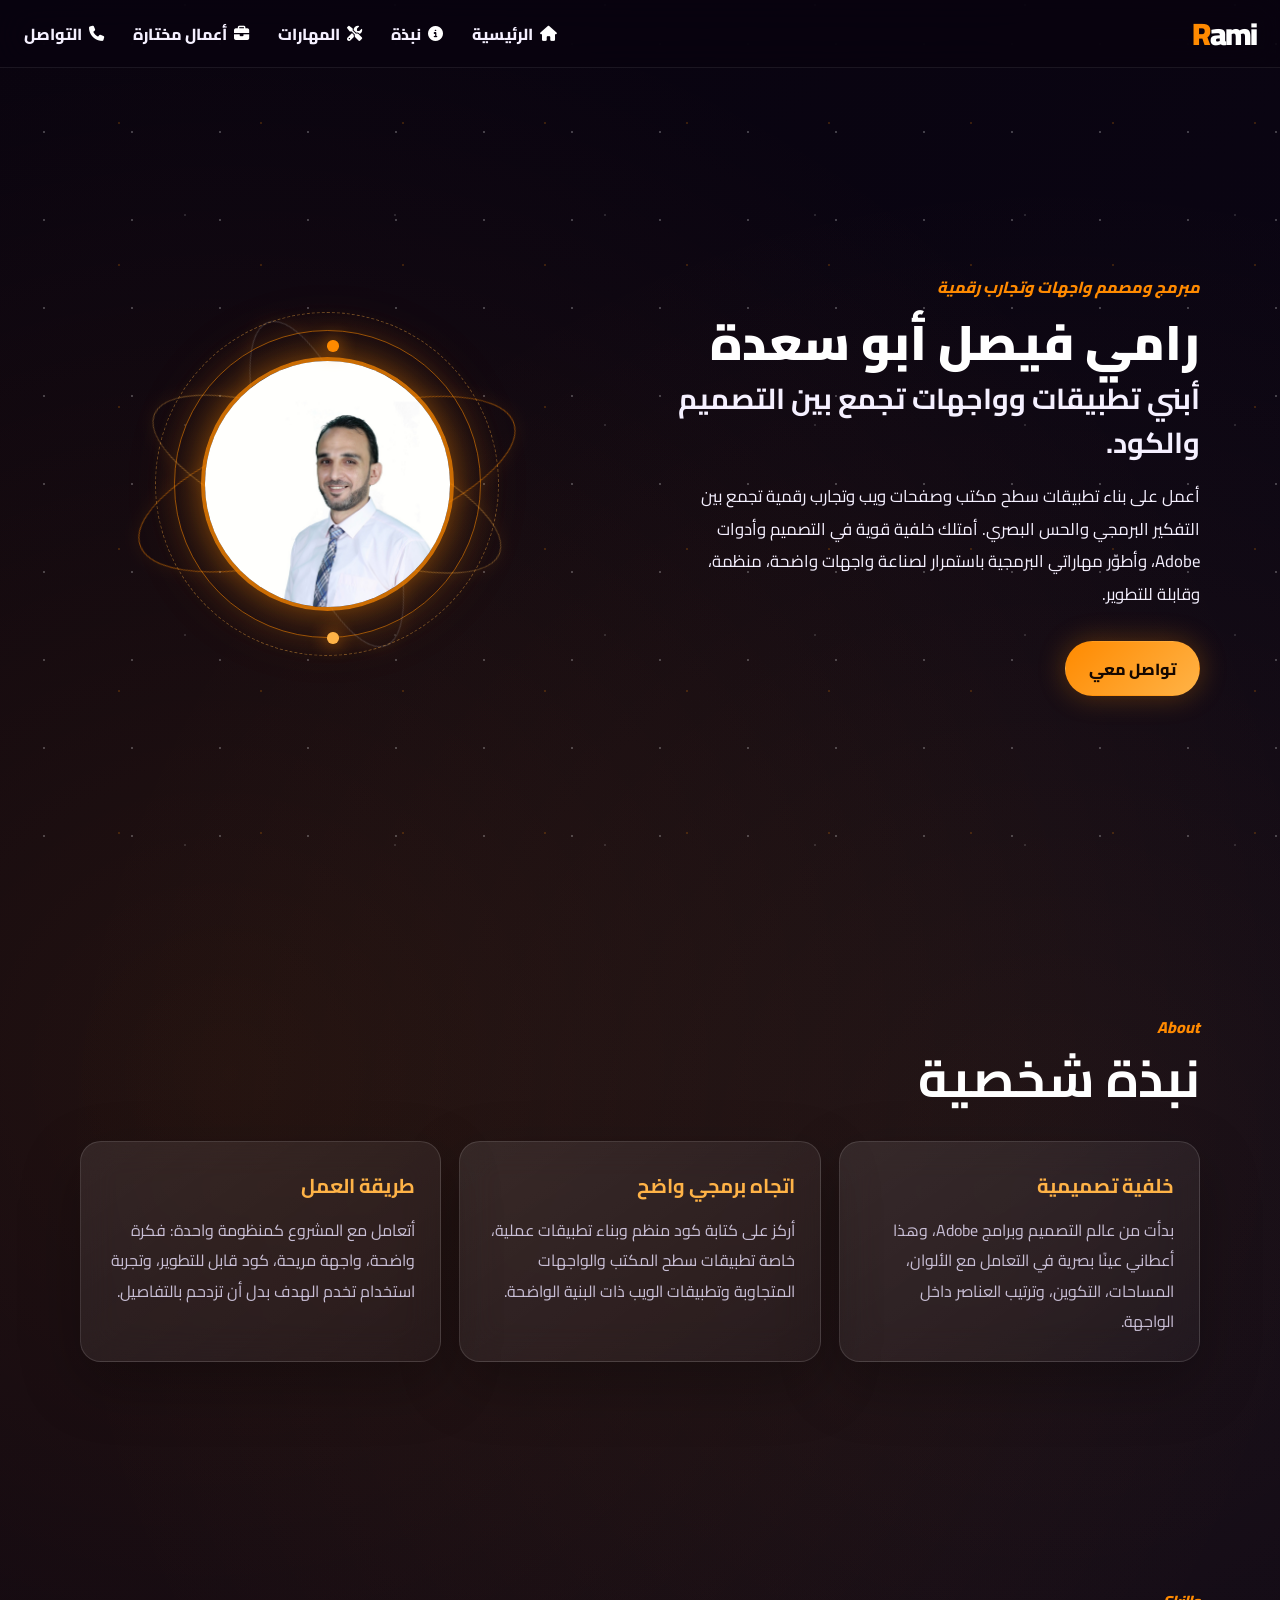
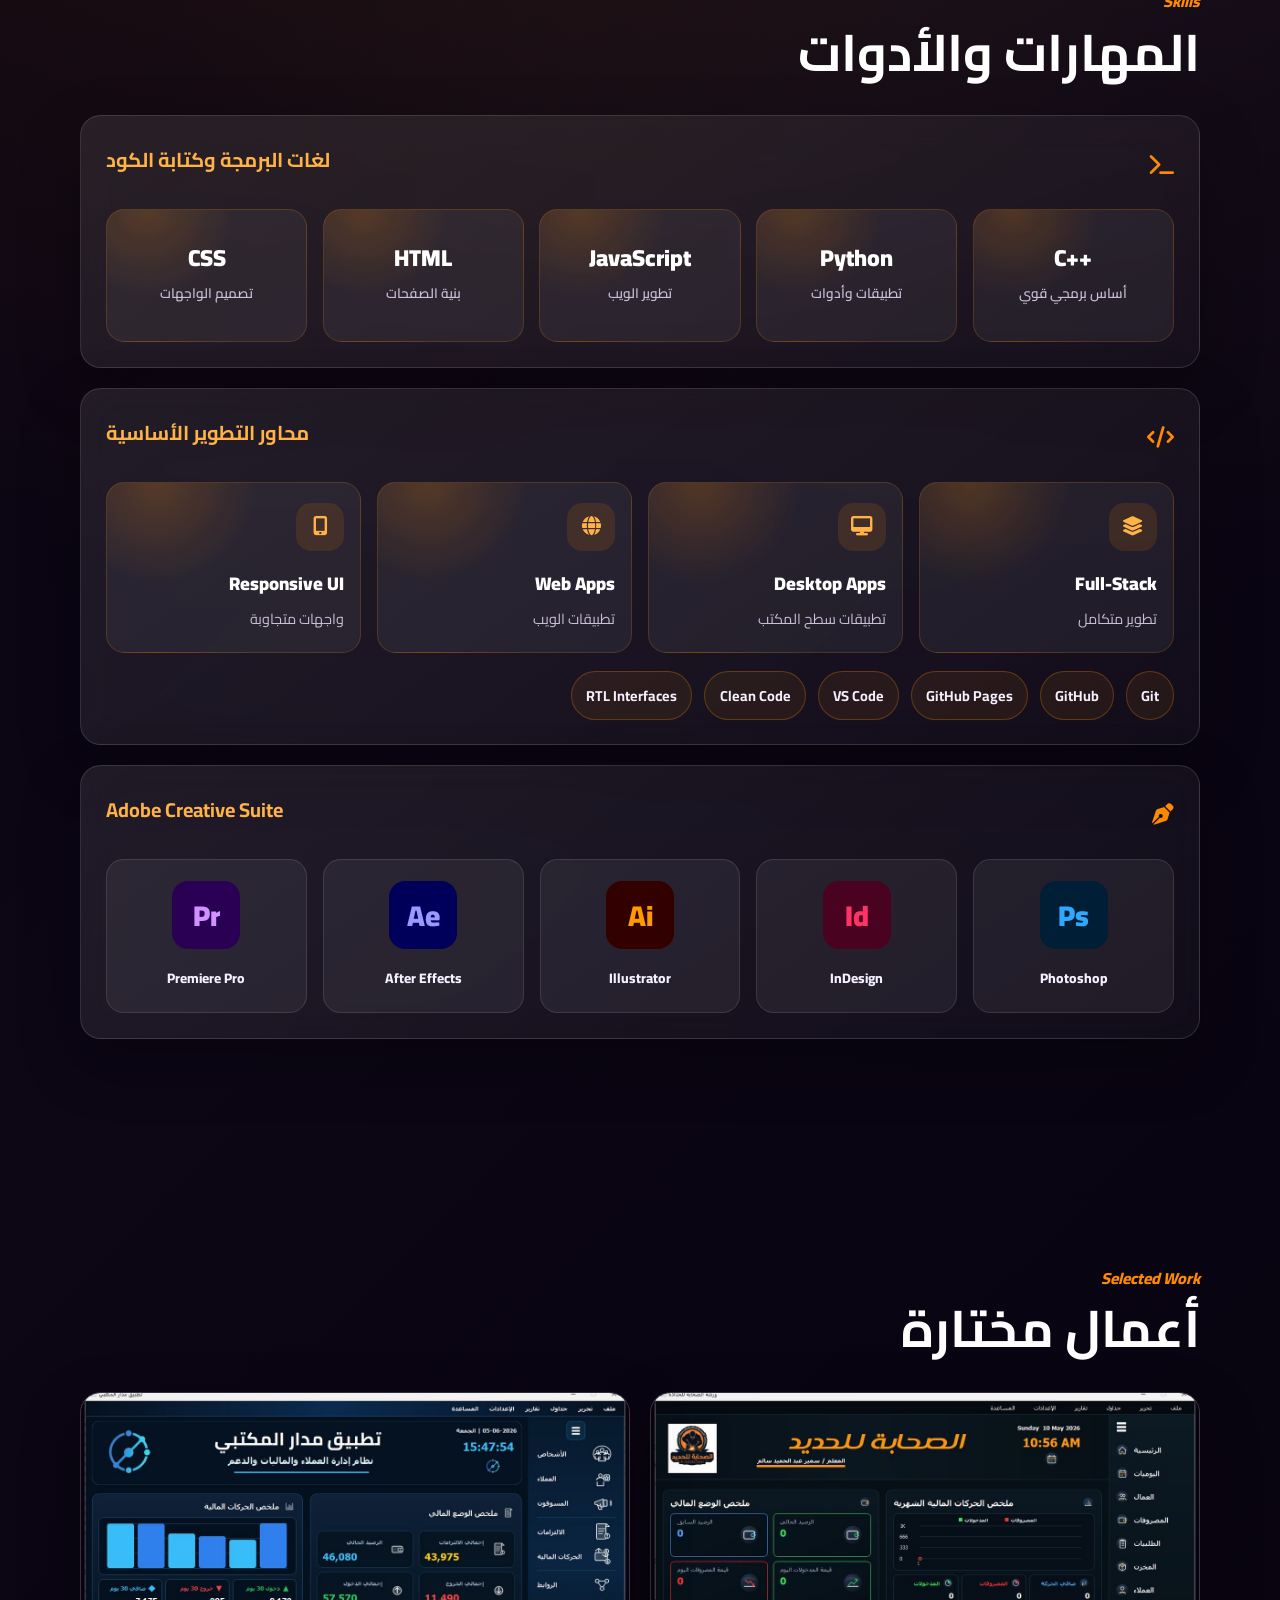
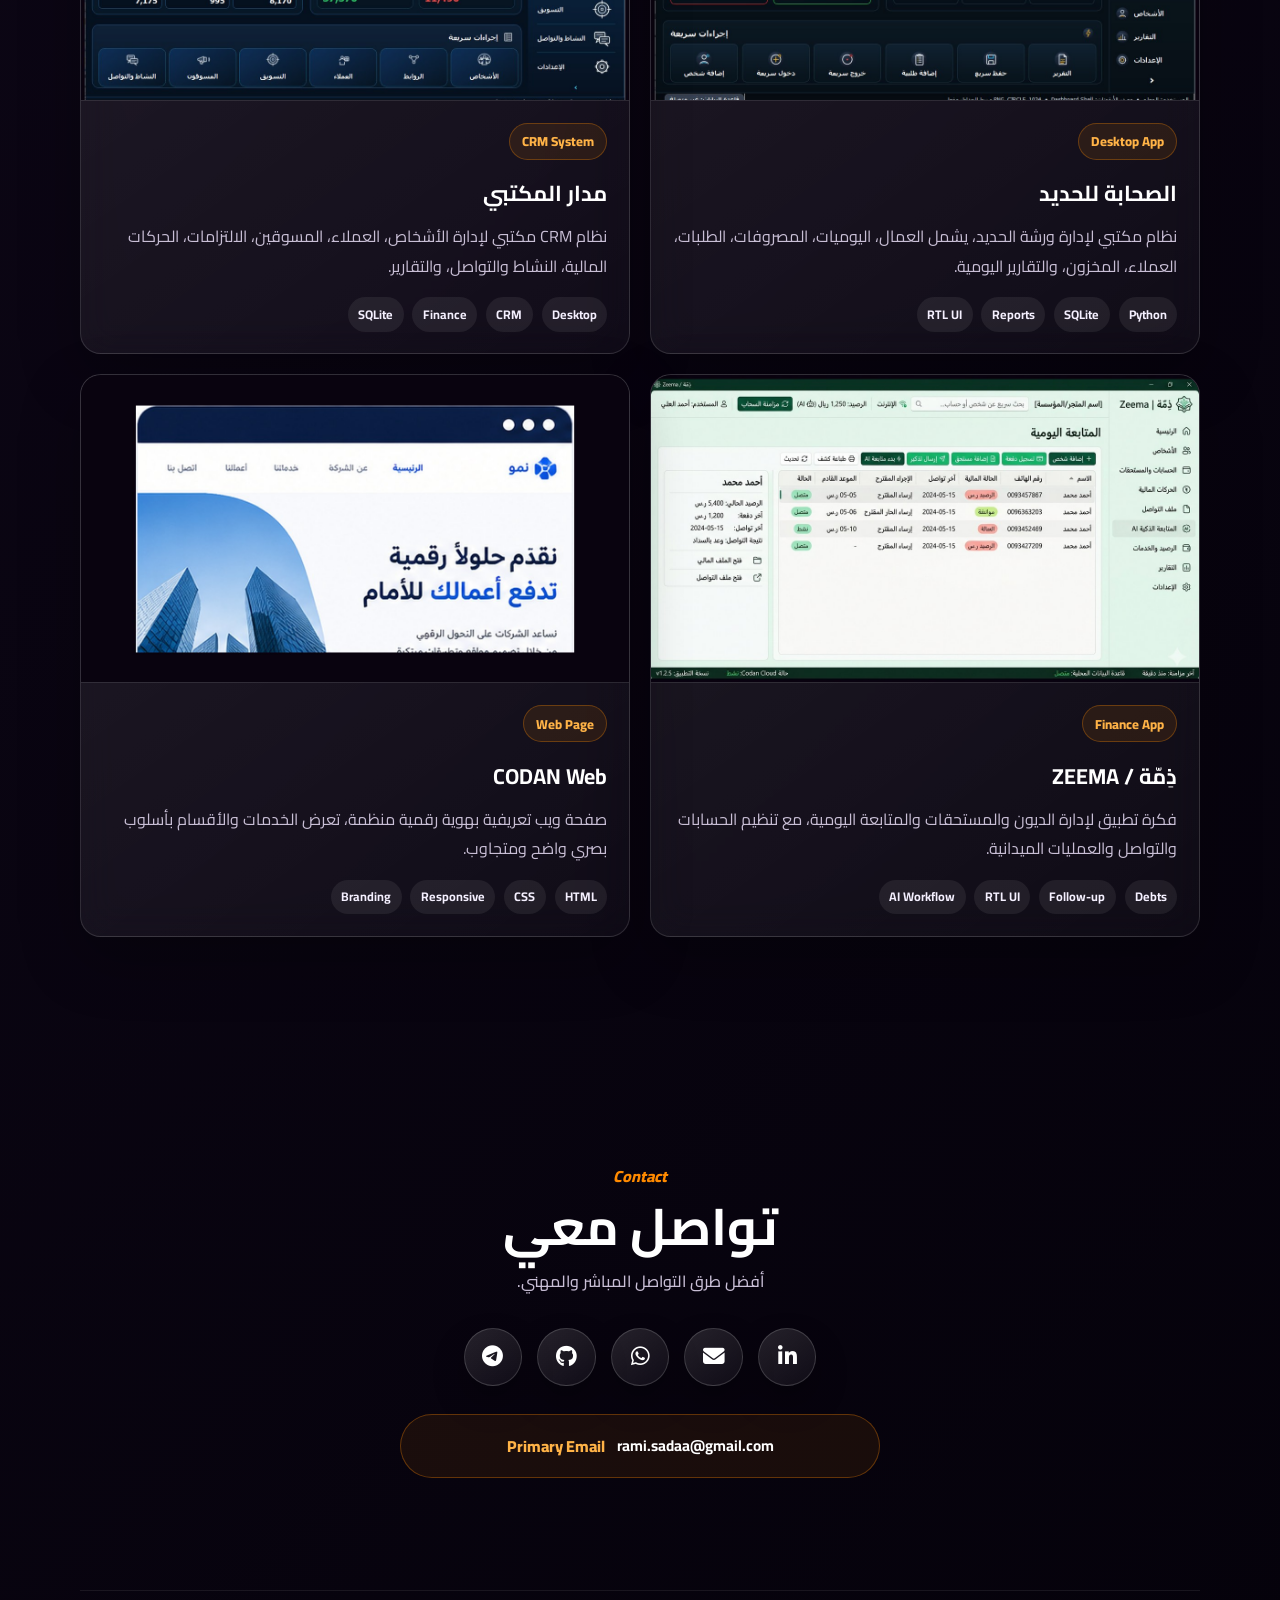
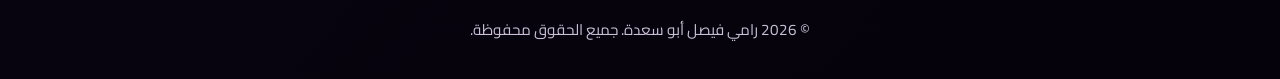
==== index.html @ a15c553f "Create personal profile website" ====
<!DOCTYPE html>
<html lang="ar" dir="rtl">
<head>
  <meta charset="UTF-8">
  <meta name="viewport" content="width=device-width, initial-scale=1.0">
  <title>رامي فيصل أبو سعدة</title>
  <meta name="description" content="الصفحة الشخصية لرامي فيصل أبو سعدة، مبرمج ومصمم واجهات وتجارب رقمية يجمع بين التصميم الإبداعي وكتابة الكود.">
  <meta name="author" content="رامي فيصل أبو سعدة">
  <meta property="og:title" content="رامي فيصل أبو سعدة">
  <meta property="og:description" content="مبرمج ومصمم واجهات وتجارب رقمية يجمع بين التصميم الإبداعي وكتابة الكود.">
  <meta property="og:type" content="website">
  <meta property="og:image" content="./assets/profile.jpg">
  <meta name="theme-color" content="#ff8a00">
  <link rel="preconnect" href="https://fonts.googleapis.com">
  <link rel="preconnect" href="https://fonts.gstatic.com" crossorigin>
  <link href="https://fonts.googleapis.com/css2?family=Cairo:wght@400;500;600;700;800;900&display=swap" rel="stylesheet">
  <link rel="stylesheet" href="https://cdnjs.cloudflare.com/ajax/libs/font-awesome/6.5.1/css/all.min.css">
  <link rel="stylesheet" href="style.css">
</head>
<body>
  <div class="stars" aria-hidden="true"></div>
  <div class="flash-stars" aria-hidden="true"></div>

  <header class="site-header">
    <a class="logo" href="#home" aria-label="العودة إلى الرئيسية">
      <span>R</span>ami
    </a>

    <nav class="main-nav" aria-label="القائمة الرئيسية">
      <a href="#home"><i class="fa-solid fa-house"></i><span>الرئيسية</span></a>
      <a href="#about"><i class="fa-solid fa-circle-info"></i><span>نبذة</span></a>
      <a href="#skills"><i class="fa-solid fa-screwdriver-wrench"></i><span>المهارات</span></a>
      <a href="#work"><i class="fa-solid fa-briefcase"></i><span>أعمال مختارة</span></a>
      <a href="#contact"><i class="fa-solid fa-phone"></i><span>التواصل</span></a>
    </nav>
  </header>

  <main>
    <section class="hero section" id="home">
      <div class="hero-content">
        <p class="eyebrow">مبرمج ومصمم واجهات وتجارب رقمية</p>
        <h1>رامي فيصل أبو سعدة</h1>
        <h2>أبني تطبيقات وواجهات تجمع بين التصميم والكود.</h2>
        <p class="hero-text">
          أعمل على بناء تطبيقات سطح مكتب وصفحات ويب وتجارب رقمية تجمع بين التفكير البرمجي
          والحس البصري. أمتلك خلفية قوية في التصميم وأدوات Adobe، وأطوّر مهاراتي البرمجية
          باستمرار لصناعة واجهات واضحة، منظمة، وقابلة للتطوير.
        </p>

        <div class="hero-actions">
          <a class="btn btn-primary" href="#contact">تواصل معي</a>
        </div>
      </div>

      <div class="hero-visual" aria-label="الصورة الشخصية">
        <div class="avatar-orbit">
          <span class="planet-orbit orbit-a" aria-hidden="true"></span>
          <span class="planet-orbit orbit-b" aria-hidden="true"></span>
          <span class="planet-orbit orbit-c" aria-hidden="true"></span>
          <span class="orbit-dot orbit-dot-one" aria-hidden="true"></span>
          <span class="orbit-dot orbit-dot-two" aria-hidden="true"></span>
          <img src="./assets/profile.jpg" alt="رامي فيصل أبو سعدة" class="profile-img">
        </div>
      </div>
    </section>

    <section class="about section" id="about">
      <div class="section-heading">
        <p class="section-label">About</p>
        <h2>نبذة شخصية</h2>
      </div>

      <div class="about-grid">
        <article class="glass-card about-card">
          <h3>خلفية تصميمية</h3>
          <p>
            بدأت من عالم التصميم وبرامج Adobe، وهذا أعطاني عينًا بصرية في التعامل مع
            الألوان، المساحات، التكوين، وترتيب العناصر داخل الواجهة.
          </p>
        </article>

        <article class="glass-card about-card">
          <h3>اتجاه برمجي واضح</h3>
          <p>
            أركز على كتابة كود منظم وبناء تطبيقات عملية، خاصة تطبيقات سطح المكتب
            والواجهات المتجاوبة وتطبيقات الويب ذات البنية الواضحة.
          </p>
        </article>

        <article class="glass-card about-card">
          <h3>طريقة العمل</h3>
          <p>
            أتعامل مع المشروع كمنظومة واحدة: فكرة واضحة، واجهة مريحة، كود قابل للتطوير،
            وتجربة استخدام تخدم الهدف بدل أن تزدحم بالتفاصيل.
          </p>
        </article>
      </div>
    </section>

    <section class="skills section" id="skills">
      <div class="section-heading">
        <p class="section-label">Skills</p>
        <h2>المهارات والأدوات</h2>
      </div>

      <div class="skills-stack">
        <article class="glass-card skill-group">
          <div class="group-title">
            <i class="fa-solid fa-terminal"></i>
            <h3>لغات البرمجة وكتابة الكود</h3>
          </div>

          <div class="code-grid">
            <div class="code-card">
              <strong>C++</strong>
              <span>أساس برمجي قوي</span>
            </div>
            <div class="code-card">
              <strong>Python</strong>
              <span>تطبيقات وأدوات</span>
            </div>
            <div class="code-card">
              <strong>JavaScript</strong>
              <span>تطوير الويب</span>
            </div>
            <div class="code-card">
              <strong>HTML</strong>
              <span>بنية الصفحات</span>
            </div>
            <div class="code-card">
              <strong>CSS</strong>
              <span>تصميم الواجهات</span>
            </div>
          </div>
        </article>

        <article class="glass-card skill-group">
          <div class="group-title">
            <i class="fa-solid fa-code"></i>
            <h3>محاور التطوير الأساسية</h3>
          </div>

          <div class="development-grid">
            <div class="development-card">
              <span class="dev-icon"><i class="fa-solid fa-layer-group"></i></span>
              <strong>Full-Stack</strong>
              <small>تطوير متكامل</small>
            </div>

            <div class="development-card">
              <span class="dev-icon"><i class="fa-solid fa-desktop"></i></span>
              <strong>Desktop Apps</strong>
              <small>تطبيقات سطح المكتب</small>
            </div>

            <div class="development-card">
              <span class="dev-icon"><i class="fa-solid fa-globe"></i></span>
              <strong>Web Apps</strong>
              <small>تطبيقات الويب</small>
            </div>

            <div class="development-card">
              <span class="dev-icon"><i class="fa-solid fa-mobile-screen-button"></i></span>
              <strong>Responsive UI</strong>
              <small>واجهات متجاوبة</small>
            </div>
          </div>

          <div class="mini-skills" aria-label="أدوات العمل">
            <span>Git</span>
            <span>GitHub</span>
            <span>GitHub Pages</span>
            <span>VS Code</span>
            <span>Clean Code</span>
            <span>RTL Interfaces</span>
          </div>
        </article>

        <article class="glass-card skill-group">
          <div class="group-title">
            <i class="fa-solid fa-pen-nib"></i>
            <h3>Adobe Creative Suite</h3>
          </div>

          <div class="adobe-grid">
            <div class="adobe-card photoshop">
              <strong>Ps</strong>
              <span>Photoshop</span>
            </div>
            <div class="adobe-card indesign">
              <strong>Id</strong>
              <span>InDesign</span>
            </div>
            <div class="adobe-card illustrator">
              <strong>Ai</strong>
              <span>Illustrator</span>
            </div>
            <div class="adobe-card after-effects">
              <strong>Ae</strong>
              <span>After Effects</span>
            </div>
            <div class="adobe-card premiere">
              <strong>Pr</strong>
              <span>Premiere Pro</span>
            </div>
          </div>
        </article>
      </div>
    </section>

    <section class="work section" id="work">
      <div class="section-heading">
        <p class="section-label">Selected Work</p>
        <h2>أعمال مختارة</h2>
      </div>

      <div class="work-grid">
        <article class="work-card glass-card">
          <img src="./assets/project-sahaba.jpg" alt="واجهة تطبيق الصحابة للحديد">
          <div class="work-content">
            <span class="work-status">Desktop App</span>
            <h3>الصحابة للحديد</h3>
            <p>
              نظام مكتبي لإدارة ورشة الحديد، يشمل العمال، اليوميات، المصروفات، الطلبات،
              العملاء، المخزون، والتقارير اليومية.
            </p>
            <div class="work-tags">
              <span>Python</span>
              <span>SQLite</span>
              <span>Reports</span>
              <span>RTL UI</span>
            </div>
          </div>
        </article>

        <article class="work-card glass-card">
          <img src="./assets/project-madar.jpg" alt="واجهة تطبيق مدار المكتبي">
          <div class="work-content">
            <span class="work-status">CRM System</span>
            <h3>مدار المكتبي</h3>
            <p>
              نظام CRM مكتبي لإدارة الأشخاص، العملاء، المسوقين، الالتزامات، الحركات المالية،
              النشاط والتواصل، والتقارير.
            </p>
            <div class="work-tags">
              <span>Desktop</span>
              <span>CRM</span>
              <span>Finance</span>
              <span>SQLite</span>
            </div>
          </div>
        </article>

        <article class="work-card glass-card">
          <img src="./assets/project-zeema.jpg" alt="واجهة تطبيق ذمة لإدارة الديون">
          <div class="work-content">
            <span class="work-status">Finance App</span>
            <h3>ذِمّة / ZEEMA</h3>
            <p>
              فكرة تطبيق لإدارة الديون والمستحقات والمتابعة اليومية، مع تنظيم الحسابات
              والتواصل والعمليات الميدانية.
            </p>
            <div class="work-tags">
              <span>Debts</span>
              <span>Follow-up</span>
              <span>RTL UI</span>
              <span>AI Workflow</span>
            </div>
          </div>
        </article>

        <article class="work-card glass-card">
          <img src="./assets/project-codan.jpg" alt="صفحة ويب CODAN">
          <div class="work-content">
            <span class="work-status">Web Page</span>
            <h3>CODAN Web</h3>
            <p>
              صفحة ويب تعريفية بهوية رقمية منظمة، تعرض الخدمات والأقسام بأسلوب بصري
              واضح ومتجاوب.
            </p>
            <div class="work-tags">
              <span>HTML</span>
              <span>CSS</span>
              <span>Responsive</span>
              <span>Branding</span>
            </div>
          </div>
        </article>
      </div>
    </section>

    <section class="contact section" id="contact">
      <div class="section-heading contact-heading">
        <p class="section-label">Contact</p>
        <h2>تواصل معي</h2>
        <p>أفضل طرق التواصل المباشر والمهني.</p>
      </div>

      <div class="contact-socials" aria-label="روابط التواصل">
        <a href="https://www.linkedin.com/in/rami-sadaa-84baa2363" target="_blank" rel="noopener" aria-label="LinkedIn">
          <i class="fa-brands fa-linkedin-in"></i>
        </a>

        <a href="mailto:rami.sadaa@gmail.com" aria-label="Email">
          <i class="fa-solid fa-envelope"></i>
        </a>

        <a href="https://wa.me/972599626669" target="_blank" rel="noopener" aria-label="WhatsApp">
          <i class="fa-brands fa-whatsapp"></i>
        </a>

        <a href="https://github.com/ramisadaa" target="_blank" rel="noopener" aria-label="GitHub">
          <i class="fa-brands fa-github"></i>
        </a>

        <a href="https://t.me/rami_sada" target="_blank" rel="noopener" aria-label="Telegram">
          <i class="fa-brands fa-telegram"></i>
        </a>
      </div>

      <div class="contact-note">
        <span>Primary Email</span>
        <strong>rami.sadaa@gmail.com</strong>
      </div>
    </section>
  </main>

  <footer class="site-footer">
    <p>© 2026 رامي فيصل أبو سعدة. جميع الحقوق محفوظة.</p>
  </footer>
</body>
</html>
---- style.css ----
:root {
  --bg-main: #08030f;
  --bg-soft: #12091f;
  --card: rgba(255, 255, 255, 0.055);
  --card-strong: rgba(255, 255, 255, 0.085);
  --border: rgba(255, 255, 255, 0.13);
  --text-main: #ffffff;
  --text-soft: #f5f0ff;
  --text-muted: #c9bfd6;
  --accent: #ff8a00;
  --accent-light: #ffb347;
  --accent-dark: #c95f00;
  --shadow: rgba(255, 138, 0, 0.35);
}

*,
*::before,
*::after {
  box-sizing: border-box;
}

html {
  scroll-behavior: smooth;
}

body,
h1,
h2,
h3,
p {
  margin: 0;
}

body {
  min-height: 100vh;
  background:
    radial-gradient(circle at 18% 22%, rgba(255, 138, 0, 0.1), transparent 28%),
    radial-gradient(circle at 82% 24%, rgba(255, 179, 71, 0.07), transparent 26%),
    linear-gradient(135deg, #08030f 0%, #0c0615 45%, #05020b 100%);
  color: var(--text-main);
  font-family: "Cairo", sans-serif;
  overflow-x: hidden;
  position: relative;
}

a {
  color: inherit;
  text-decoration: none;
}

img {
  display: block;
  max-width: 100%;
}

p {
  font-weight: 400;
}

.stars,
.flash-stars {
  position: fixed;
  inset: 0;
  pointer-events: none;
  z-index: -3;
}

.stars {
  background-image:
    radial-gradient(circle, rgba(255, 255, 255, 0.65) 1px, transparent 1.5px),
    radial-gradient(circle, rgba(255, 138, 0, 0.55) 1px, transparent 1.5px),
    radial-gradient(circle, rgba(255, 255, 255, 0.35) 1px, transparent 1.5px);
  background-size: 88px 88px, 142px 142px, 210px 210px;
  background-position: 0 0, 48px 52px, 80px 110px;
  opacity: 0.36;
}

.flash-stars {
  background:
    radial-gradient(circle at 12% 18%, rgba(255,255,255,1) 0 1px, transparent 4px),
    radial-gradient(circle at 34% 72%, rgba(255,138,0,0.95) 0 1px, transparent 4px),
    radial-gradient(circle at 62% 28%, rgba(255,255,255,0.9) 0 1px, transparent 4px),
    radial-gradient(circle at 84% 64%, rgba(255,179,71,0.95) 0 1px, transparent 4px),
    radial-gradient(circle at 91% 22%, rgba(255,255,255,0.85) 0 1px, transparent 4px);
  opacity: 0;
  animation: star-flash 6s ease-in-out infinite;
  z-index: -2;
}

.site-header {
  position: sticky;
  top: 0;
  z-index: 20;
  min-height: 4.25rem;
  padding: 0 1.5rem;
  background: rgba(8, 3, 15, 0.78);
  backdrop-filter: blur(18px);
  border-bottom: 1px solid rgba(255, 255, 255, 0.08);
  display: flex;
  align-items: center;
  justify-content: space-between;
}

.logo {
  direction: ltr;
  font-size: clamp(1.55rem, 3vw, 1.95rem);
  font-weight: 900;
  letter-spacing: -0.06em;
}

.logo span {
  color: var(--accent);
}

.main-nav {
  display: flex;
  align-items: center;
  gap: clamp(0.8rem, 2.3vw, 1.8rem);
  font-weight: 800;
}

.main-nav a {
  position: relative;
  color: var(--text-soft);
  display: inline-flex;
  align-items: center;
  gap: 0.45rem;
}

.main-nav i {
  color: #ffffff;
  font-size: 0.95rem;
}

.main-nav a::after {
  content: "";
  position: absolute;
  inset-inline: 0;
  bottom: -0.45rem;
  height: 0.125rem;
  background: linear-gradient(90deg, var(--accent), var(--accent-light));
  transform: scaleX(0);
  transform-origin: center;
  transition: transform 180ms ease;
}

.main-nav a:hover,
.main-nav a:focus-visible {
  color: var(--accent-light);
}

.main-nav a:hover::after,
.main-nav a:focus-visible::after {
  transform: scaleX(1);
}

.section {
  width: min(100% - 2rem, 70rem);
  margin-inline: auto;
  padding-block: clamp(4rem, 9vw, 7rem);
}

.hero {
  min-height: calc(100vh - 4.25rem);
  display: grid;
  grid-template-columns: 1.04fr 0.96fr;
  align-items: center;
  gap: clamp(2.5rem, 7vw, 6rem);
}

.eyebrow,
.section-label {
  color: var(--accent);
  font-style: italic;
  font-weight: 800;
}

.hero-content h1 {
  color: var(--text-main);
  font-size: clamp(1.9rem, 3.8vw, 3.15rem);
  line-height: 1.18;
  font-weight: 900;
  margin-block: 0.75rem 0.4rem;
}

.hero-content h2 {
  color: var(--text-soft);
  font-size: clamp(1.25rem, 2.3vw, 1.8rem);
  line-height: 1.5;
  margin-block-end: 1rem;
}

.hero-text {
  max-width: 42rem;
  color: var(--text-soft);
  font-size: 1.05rem;
  line-height: 1.95;
}

.hero-actions {
  display: flex;
  flex-wrap: wrap;
  gap: 1rem;
  margin-block-start: 1.9rem;
}

.btn {
  min-height: 3rem;
  padding: 0.72rem 1.45rem;
  border-radius: 999px;
  font-weight: 800;
  border: 1px solid transparent;
  display: inline-flex;
  align-items: center;
  justify-content: center;
  transition: transform 180ms ease;
}

.btn-primary {
  background: linear-gradient(135deg, var(--accent), var(--accent-light));
  color: #160800;
  box-shadow: 0 0 28px rgba(255, 138, 0, 0.3);
}

.btn:hover,
.btn:focus-visible {
  transform: translateY(-2px);
}

.hero-visual {
  display: flex;
  justify-content: center;
  align-items: center;
  perspective: 900px;
}

.avatar-orbit {
  width: clamp(17rem, 32vw, 22rem);
  aspect-ratio: 1;
  position: relative;
  display: grid;
  place-items: center;
  transform-style: preserve-3d;
}

.profile-img {
  width: 72%;
  aspect-ratio: 1;
  border-radius: 50%;
  object-fit: cover;
  object-position: 50% 45%;
  border: 0.25rem solid rgba(255, 138, 0, 0.78);
  box-shadow:
    0 0 32px rgba(255, 138, 0, 0.42),
    0 0 80px rgba(255, 138, 0, 0.18),
    inset 0 0 30px rgba(255, 255, 255, 0.1);
  position: relative;
  z-index: 6;
}

.avatar-orbit::before,
.avatar-orbit::after,
.planet-orbit {
  content: "";
  position: absolute;
  border-radius: 50%;
  pointer-events: none;
}

.avatar-orbit::before {
  inset: 1.4rem;
  border: 1px solid rgba(255, 138, 0, 0.55);
  box-shadow: 0 0 28px rgba(255, 138, 0, 0.15);
  animation: orbit-spin 18s linear infinite;
}

.avatar-orbit::after {
  inset: 0.25rem;
  border: 1px dashed rgba(255, 179, 71, 0.4);
  animation: orbit-spin 30s linear infinite reverse;
}

.planet-orbit {
  left: 50%;
  top: 50%;
  translate: -50% -50%;
  border: 1px solid rgba(255, 138, 0, 0.5);
  box-shadow: 0 0 18px rgba(255, 138, 0, 0.08);
  z-index: 3;
}

.orbit-a {
  width: 112%;
  height: 38%;
  transform: rotate(-18deg);
  animation: ellipse-tilt-a 8s ease-in-out infinite;
}

.orbit-b {
  width: 106%;
  height: 34%;
  transform: rotate(22deg);
  border-color: rgba(255, 179, 71, 0.38);
  animation: ellipse-tilt-b 10s ease-in-out infinite;
}

.orbit-c {
  width: 98%;
  height: 30%;
  transform: rotate(70deg);
  border-color: rgba(255, 255, 255, 0.18);
  animation: ellipse-tilt-c 12s ease-in-out infinite;
}

.orbit-dot {
  width: 0.72rem;
  aspect-ratio: 1;
  border-radius: 50%;
  background: var(--accent);
  position: absolute;
  z-index: 7;
  box-shadow: 0 0 18px rgba(255, 138, 0, 0.95);
}

.orbit-dot-one {
  top: 2rem;
  left: 50%;
  animation: dot-spin-one 18s linear infinite;
  transform-origin: 0 clamp(6.2rem, 13vw, 8.35rem);
}

.orbit-dot-two {
  bottom: 1rem;
  left: 50%;
  background: var(--accent-light);
  animation: dot-spin-two 30s linear infinite;
  transform-origin: 0 clamp(-7.2rem, -14vw, -9.4rem);
}

.section-heading {
  margin-block-end: 2rem;
}

.section-heading h2 {
  font-size: clamp(2rem, 5vw, 3.2rem);
  line-height: 1.2;
  margin-block-start: 0.35rem;
}

.about-grid {
  display: grid;
  grid-template-columns: repeat(3, 1fr);
  gap: 1.15rem;
}

.glass-card {
  background:
    linear-gradient(145deg, rgba(255, 255, 255, 0.09), rgba(255, 255, 255, 0.035));
  border: 1px solid var(--border);
  border-radius: 1.3rem;
  box-shadow: 0 22px 60px rgba(0, 0, 0, 0.28);
  backdrop-filter: blur(18px);
}

.about-card,
.skill-group {
  padding: clamp(1.1rem, 3vw, 1.55rem);
}

.about-card h3,
.skill-group h3 {
  color: var(--accent-light);
  font-size: 1.25rem;
  margin-block-end: 0.7rem;
}

.about-card p {
  color: var(--text-muted);
  line-height: 1.9;
}

.skills-stack {
  display: grid;
  gap: 1.25rem;
}

.group-title {
  display: flex;
  align-items: center;
  justify-content: space-between;
  gap: 1rem;
  margin-block-end: 1.25rem;
}

.group-title i {
  color: var(--accent);
  font-size: 1.35rem;
}

.code-grid {
  display: grid;
  grid-template-columns: repeat(5, 1fr);
  gap: 0.95rem;
}

.code-card {
  min-height: 8.3rem;
  padding: 1.1rem 0.8rem;
  border-radius: 1.15rem;
  background:
    radial-gradient(circle at 20% 0%, rgba(255, 138, 0, 0.18), transparent 42%),
    rgba(255, 255, 255, 0.055);
  border: 1px solid rgba(255, 138, 0, 0.2);
  display: flex;
  flex-direction: column;
  align-items: center;
  justify-content: center;
  transition: transform 180ms ease, border-color 180ms ease, box-shadow 180ms ease;
}

.code-card strong {
  color: #ffffff;
  direction: ltr;
  font-size: clamp(1.15rem, 2vw, 1.45rem);
  font-weight: 900;
  line-height: 1;
}

.code-card span {
  color: var(--text-muted);
  direction: rtl;
  font-size: 0.85rem;
  font-weight: 600;
  margin-block-start: 0.65rem;
  text-align: center;
}

.code-card:hover {
  transform: translateY(-0.35rem);
  border-color: rgba(255, 138, 0, 0.55);
  box-shadow: 0 20px 40px rgba(255, 138, 0, 0.12);
}

.development-grid {
  display: grid;
  grid-template-columns: repeat(4, 1fr);
  gap: 1rem;
  margin-block-end: 1.1rem;
}

.development-card {
  min-height: 9.2rem;
  padding: 1.25rem 1rem;
  border-radius: 1.15rem;
  background:
    radial-gradient(circle at 20% 0%, rgba(255, 138, 0, 0.2), transparent 38%),
    rgba(255, 255, 255, 0.055);
  border: 1px solid rgba(255, 138, 0, 0.2);
  display: flex;
  flex-direction: column;
  align-items: flex-start;
  justify-content: center;
  transition: transform 180ms ease, border-color 180ms ease, box-shadow 180ms ease;
}

.dev-icon {
  width: 3rem;
  aspect-ratio: 1;
  display: grid;
  place-items: center;
  border-radius: 0.95rem;
  background: rgba(255, 138, 0, 0.12);
  color: var(--accent-light);
  font-size: 1.2rem;
  margin-block-end: 0.95rem;
}

.development-card strong {
  color: #ffffff;
  direction: ltr;
  font-size: 1.15rem;
  font-weight: 900;
}

.development-card small {
  color: var(--text-muted);
  font-size: 0.9rem;
  margin-block-start: 0.25rem;
}

.development-card:hover {
  transform: translateY(-0.35rem);
  border-color: rgba(255, 138, 0, 0.55);
  box-shadow: 0 20px 40px rgba(255, 138, 0, 0.12);
}

.mini-skills {
  display: flex;
  flex-wrap: wrap;
  gap: 0.75rem;
}

.mini-skills span {
  padding: 0.62rem 0.88rem;
  border: 1px solid rgba(255, 138, 0, 0.28);
  border-radius: 999px;
  background: rgba(255, 138, 0, 0.08);
  color: var(--text-soft);
  font-size: 0.9rem;
  font-weight: 700;
}

.adobe-grid {
  display: grid;
  grid-template-columns: repeat(5, minmax(6rem, 1fr));
  gap: 1rem;
}

.adobe-card {
  min-height: 9.6rem;
  padding: 1.15rem 0.8rem;
  border-radius: 1.1rem;
  border: 1px solid rgba(255, 255, 255, 0.11);
  background: rgba(255, 255, 255, 0.06);
  display: grid;
  place-items: center;
  text-align: center;
  transition: transform 180ms ease, border-color 180ms ease, box-shadow 180ms ease;
}

.adobe-card strong {
  width: 4.25rem;
  aspect-ratio: 1;
  display: grid;
  place-items: center;
  border-radius: 1rem;
  font-size: 1.8rem;
  font-weight: 900;
  margin-block-end: 0.75rem;
}

.adobe-card span {
  color: var(--text-soft);
  font-size: 0.86rem;
  font-weight: 800;
}

.photoshop strong {
  background: #001e36;
  color: #31a8ff;
}

.indesign strong {
  background: #49021f;
  color: #ff3366;
}

.illustrator strong {
  background: #330000;
  color: #ff9a00;
}

.after-effects strong {
  background: #00005b;
  color: #9999ff;
}

.premiere strong {
  background: #2a0054;
  color: #d291ff;
}

.adobe-card:hover,
.adobe-card:focus-within {
  transform: translateY(-0.45rem);
  border-color: rgba(255, 138, 0, 0.55);
  box-shadow: 0 20px 40px rgba(255, 138, 0, 0.13);
}

.work-grid {
  display: grid;
  grid-template-columns: repeat(2, 1fr);
  gap: 1.25rem;
}

.work-card {
  overflow: hidden;
  transition: transform 180ms ease, border-color 180ms ease, box-shadow 180ms ease;
}

.work-card:hover {
  transform: translateY(-0.45rem);
  border-color: rgba(255, 138, 0, 0.55);
  box-shadow: 0 24px 58px rgba(255, 138, 0, 0.12);
}

.work-card img {
  width: 100%;
  aspect-ratio: 16 / 9;
  object-fit: cover;
  object-position: center;
  border-bottom: 1px solid rgba(255, 255, 255, 0.1);
}

.work-content {
  padding: 1.35rem;
}

.work-status {
  display: inline-flex;
  padding: 0.35rem 0.75rem;
  border-radius: 999px;
  background: rgba(255, 138, 0, 0.1);
  border: 1px solid rgba(255, 138, 0, 0.3);
  color: var(--accent-light);
  font-size: 0.82rem;
  font-weight: 800;
  margin-block-end: 0.85rem;
}

.work-content h3 {
  color: #ffffff;
  font-size: 1.35rem;
  margin-block-end: 0.55rem;
}

.work-content p {
  color: var(--text-muted);
  line-height: 1.85;
}

.work-tags {
  display: flex;
  flex-wrap: wrap;
  gap: 0.55rem;
  margin-block-start: 1rem;
}

.work-tags span {
  padding: 0.35rem 0.65rem;
  border-radius: 999px;
  background: rgba(255, 255, 255, 0.07);
  color: var(--text-soft);
  font-size: 0.78rem;
  font-weight: 700;
}

.contact {
  text-align: center;
}

.contact-heading {
  margin-inline: auto;
}

.contact-heading p:last-child {
  color: var(--text-muted);
  font-weight: 500;
  margin-block-start: 0.5rem;
}

.contact-socials {
  width: min(100%, 46rem);
  margin-inline: auto;
  display: flex;
  flex-wrap: wrap;
  justify-content: center;
  gap: 0.95rem;
}

.contact-socials a {
  width: 3.65rem;
  aspect-ratio: 1;
  display: grid;
  place-items: center;
  border-radius: 50%;
  color: #ffffff;
  font-size: 1.35rem;
  background:
    linear-gradient(145deg, rgba(255, 255, 255, 0.12), rgba(255, 255, 255, 0.04));
  border: 1px solid rgba(255, 255, 255, 0.16);
  box-shadow: 0 16px 32px rgba(0, 0, 0, 0.28);
  transition: transform 180ms ease, border-color 180ms ease, background-color 180ms ease, color 180ms ease;
}

.contact-socials a:hover,
.contact-socials a:focus-visible {
  transform: translateY(-0.35rem);
  border-color: rgba(255, 138, 0, 0.7);
  color: var(--accent-light);
  background: rgba(255, 138, 0, 0.11);
}

.contact-note {
  width: min(100%, 30rem);
  margin: 1.75rem auto 0;
  padding: 1rem 1.25rem;
  border-radius: 999px;
  border: 1px solid rgba(255, 138, 0, 0.32);
  background: rgba(255, 138, 0, 0.08);
  display: flex;
  align-items: center;
  justify-content: center;
  gap: 0.75rem;
  direction: ltr;
}

.contact-note span {
  color: var(--accent-light);
  font-weight: 800;
}

.contact-note strong {
  color: #ffffff;
  font-size: 0.95rem;
}

.site-footer {
  width: min(100% - 2rem, 70rem);
  margin-inline: auto;
  padding: 1.5rem 0 2.2rem;
  color: var(--text-muted);
  text-align: center;
  border-top: 1px solid rgba(255, 255, 255, 0.08);
}

.site-footer p {
  font-size: 0.95rem;
}

@keyframes orbit-spin {
  to {
    transform: rotate(360deg);
  }
}

@keyframes ellipse-tilt-a {
  0%, 100% {
    transform: rotate(-18deg) scaleX(1);
  }
  50% {
    transform: rotate(-10deg) scaleX(1.04);
  }
}

@keyframes ellipse-tilt-b {
  0%, 100% {
    transform: rotate(22deg) scaleX(1);
  }
  50% {
    transform: rotate(30deg) scaleX(1.04);
  }
}

@keyframes ellipse-tilt-c {
  0%, 100% {
    transform: rotate(70deg) scaleX(1);
  }
  50% {
    transform: rotate(62deg) scaleX(1.03);
  }
}

@keyframes dot-spin-one {
  to {
    transform: rotate(360deg);
  }
}

@keyframes dot-spin-two {
  to {
    transform: rotate(-360deg);
  }
}

@keyframes star-flash {
  0%, 68%, 100% {
    opacity: 0;
  }
  76%, 83% {
    opacity: 0.9;
  }
}

@media (max-width: 64rem) {
  .site-header {
    min-height: auto;
    flex-direction: column;
    justify-content: center;
    gap: 0.9rem;
    padding-block: 1rem;
  }

  .main-nav {
    flex-wrap: wrap;
    justify-content: center;
    gap: 0.9rem 1.2rem;
  }

  .hero {
    min-height: auto;
    grid-template-columns: 1fr;
    text-align: center;
  }

  .hero-content {
    order: 2;
  }

  .hero-visual {
    order: 1;
  }

  .hero-text {
    margin-inline: auto;
  }

  .hero-actions {
    justify-content: center;
  }

  .about-grid,
  .development-grid,
  .work-grid {
    grid-template-columns: 1fr;
  }

  .development-card {
    align-items: center;
    text-align: center;
  }

  .code-grid,
  .adobe-grid {
    grid-template-columns: repeat(2, 1fr);
  }
}

@media (max-width: 36rem) {
  .section {
    width: min(100% - 1.25rem, 70rem);
  }

  .site-header {
    position: sticky;
  }

  .main-nav span {
    display: none;
  }

  .main-nav i {
    font-size: 1.05rem;
  }

  .code-grid,
  .adobe-grid,
  .development-grid {
    grid-template-columns: 1fr;
  }

  .contact-note {
    border-radius: 1rem;
    flex-direction: column;
    gap: 0.25rem;
  }
}

@media (prefers-reduced-motion: reduce) {
  *,
  *::before,
  *::after {
    scroll-behavior: auto !important;
    animation: none !important;
    transition: none !important;
  }
}
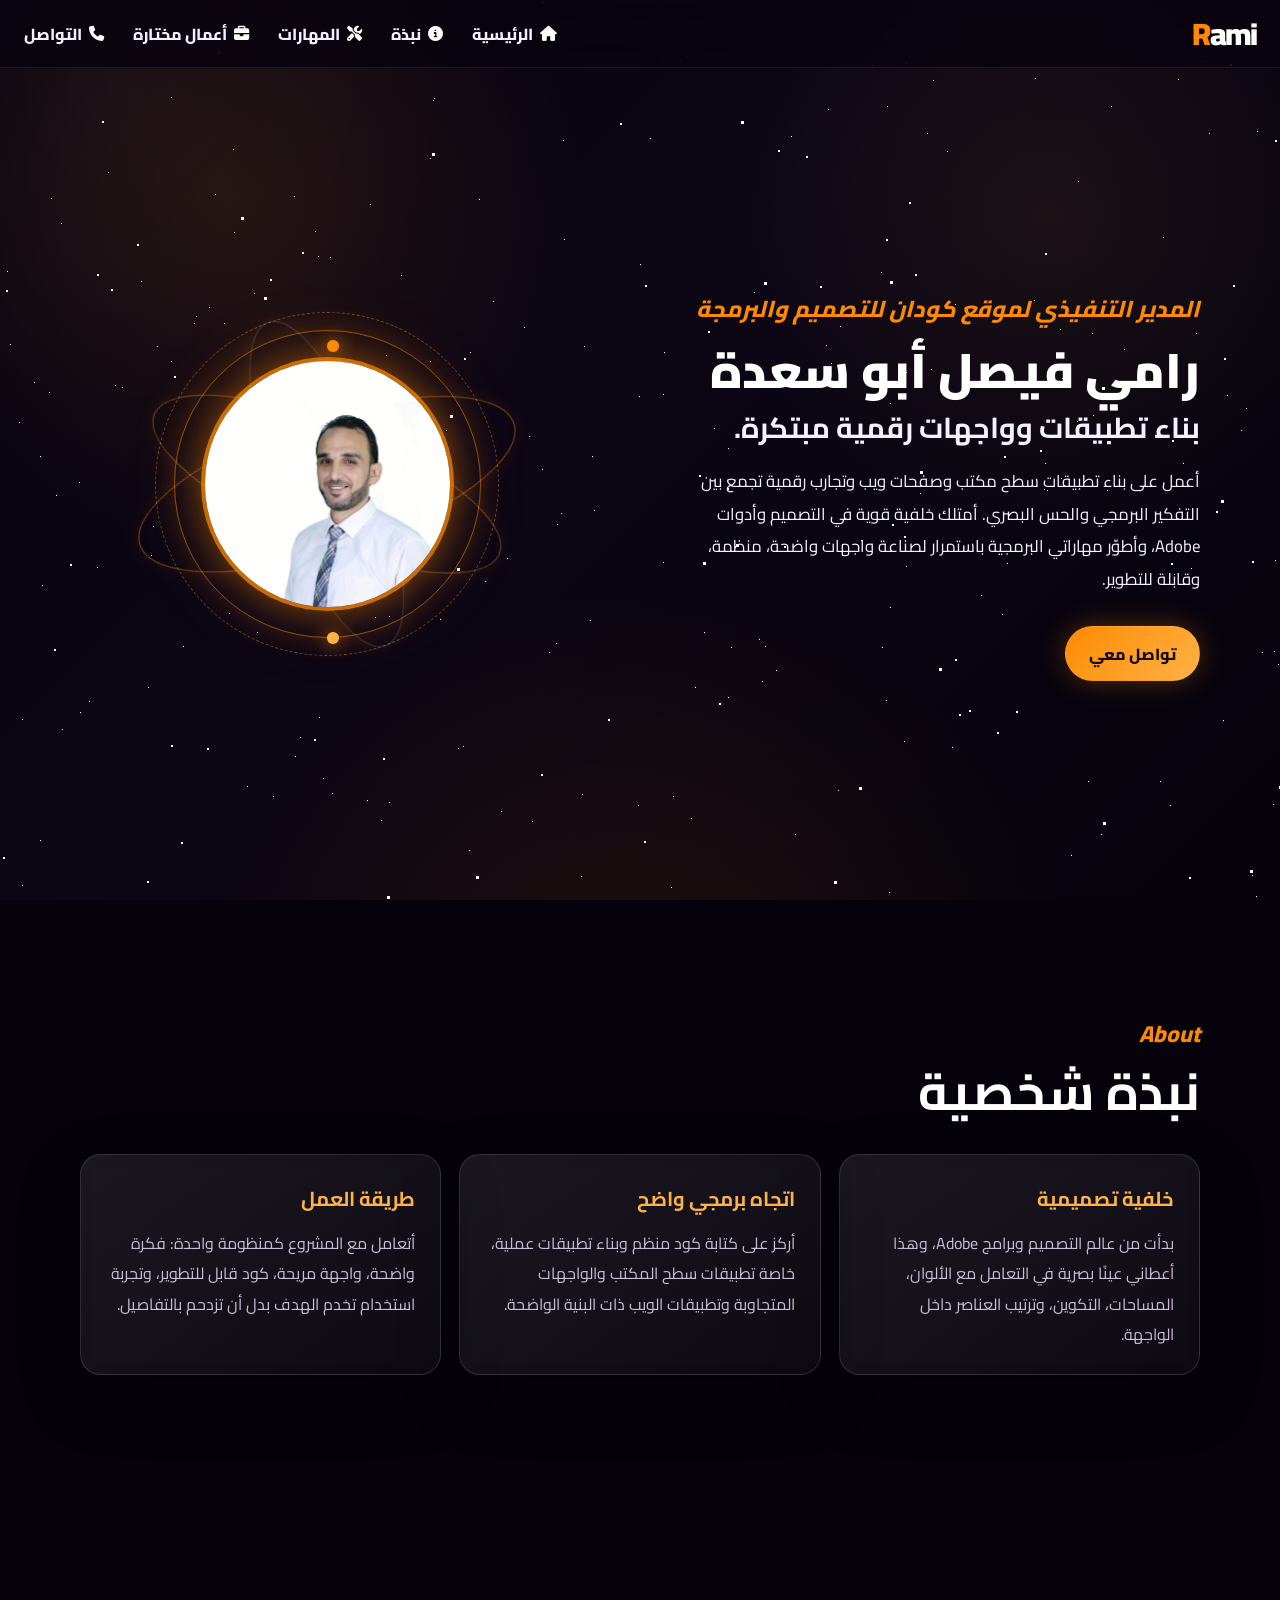
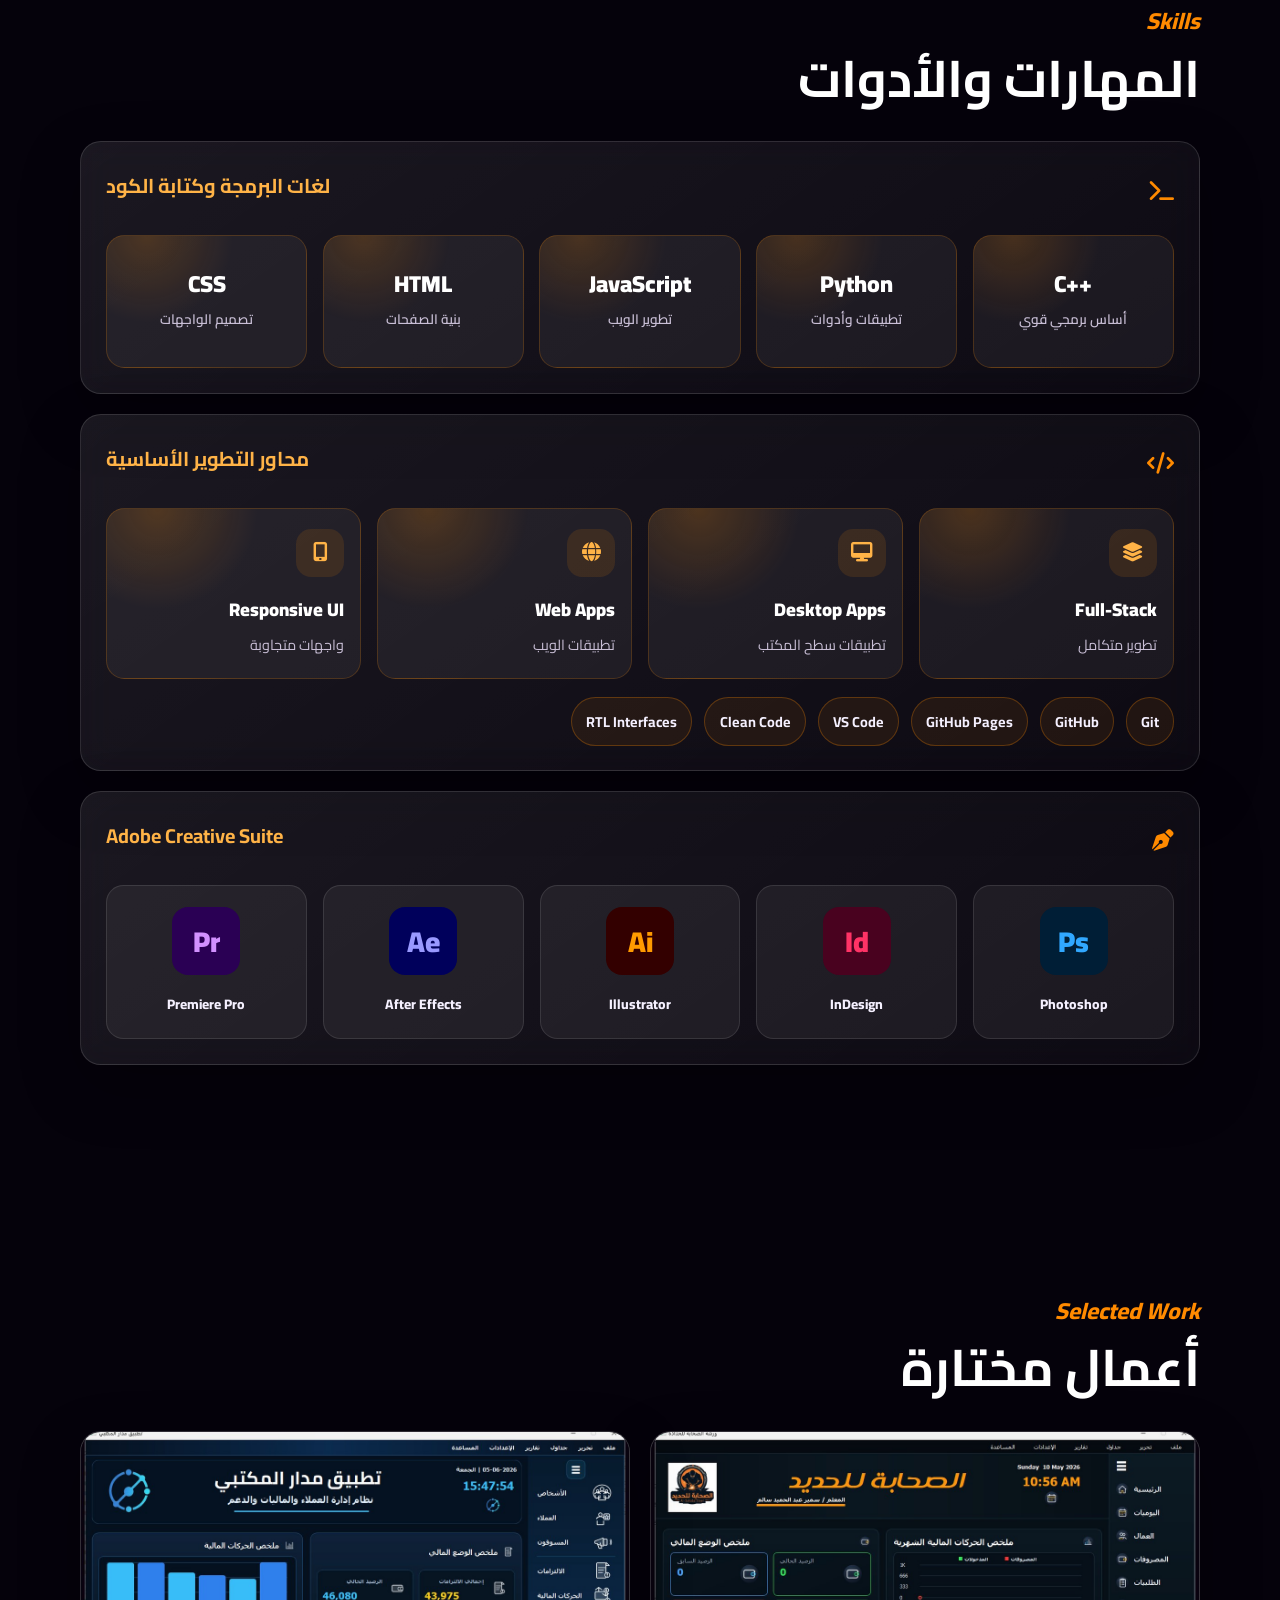
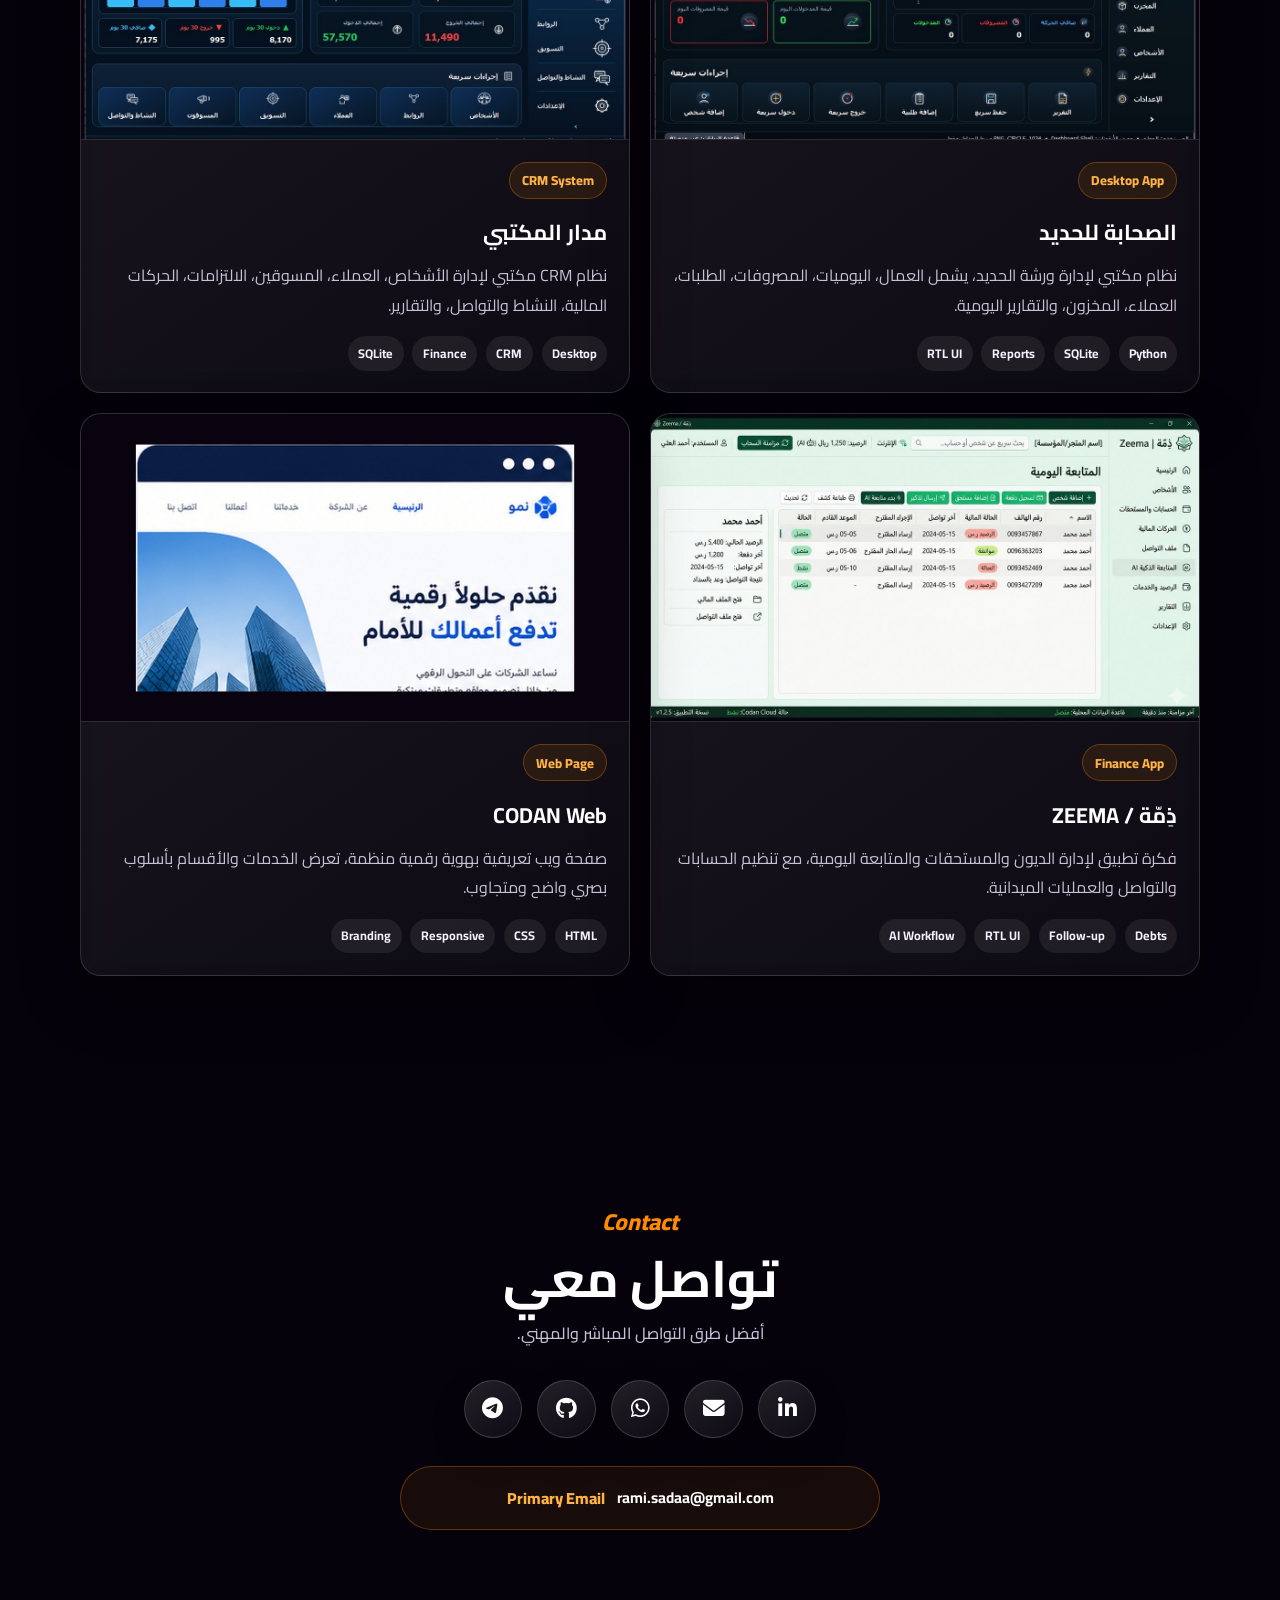
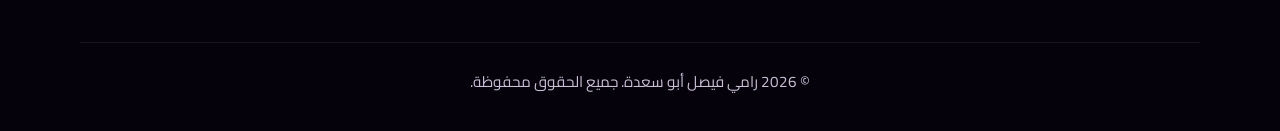
==== commit bd4aa90c: "Update animated star background" ====
--- a/index.html
+++ b/index.html
@@ -18,8 +18,11 @@
   <link rel="stylesheet" href="style.css">
 </head>
 <body>
-  <div class="stars" aria-hidden="true"></div>
-  <div class="flash-stars" aria-hidden="true"></div>
+  <div class="space-background" aria-hidden="true">
+    <div id="stars"></div>
+    <div id="stars2"></div>
+    <div id="stars3"></div>
+  </div>
 
   <header class="site-header">
     <a class="logo" href="#home" aria-label="العودة إلى الرئيسية">
@@ -38,9 +41,9 @@
   <main>
     <section class="hero section" id="home">
       <div class="hero-content">
-        <p class="eyebrow">مبرمج ومصمم واجهات وتجارب رقمية</p>
-        <h1>رامي فيصل أبو سعدة</h1>
-        <h2>أبني تطبيقات وواجهات تجمع بين التصميم والكود.</h2>
+        <p class="eyebrow">المدير التنفيذي لموقع كودان للتصميم والبرمجة</p>
+        <h1 class="hero-title">رامي فيصل أبو سعدة</h1>
+        <h2>بناء تطبيقات وواجهات رقمية مبتكرة.</h2>
         <p class="hero-text">
           أعمل على بناء تطبيقات سطح مكتب وصفحات ويب وتجارب رقمية تجمع بين التفكير البرمجي
           والحس البصري. أمتلك خلفية قوية في التصميم وأدوات Adobe، وأطوّر مهاراتي البرمجية
--- a/style.css
+++ b/style.css
@@ -33,58 +33,2117 @@
 
 body {
   min-height: 100vh;
+  background: #05020b;
+  color: var(--text-main);
+  font-family: "Cairo", sans-serif;
+  overflow-x: hidden;
+  position: relative;
+  isolation: isolate;
+}
+
+a {
+  color: inherit;
+  text-decoration: none;
+}
+
+img {
+  display: block;
+  max-width: 100%;
+}
+
+p {
+  font-weight: 400;
+}
+
+.space-background {
+  position: fixed;
+  inset: 0;
+  pointer-events: none;
+  overflow: hidden;
+  z-index: -1;
   background:
     radial-gradient(circle at 18% 22%, rgba(255, 138, 0, 0.1), transparent 28%),
     radial-gradient(circle at 82% 24%, rgba(255, 179, 71, 0.07), transparent 26%),
     linear-gradient(135deg, #08030f 0%, #0c0615 45%, #05020b 100%);
-  color: var(--text-main);
-  font-family: "Cairo", sans-serif;
-  overflow-x: hidden;
-  position: relative;
-}
-
-a {
-  color: inherit;
-  text-decoration: none;
-}
-
-img {
-  display: block;
-  max-width: 100%;
-}
-
-p {
-  font-weight: 400;
-}
-
-.stars,
-.flash-stars {
-  position: fixed;
+}
+
+.space-background::before {
+  content: "";
+  position: absolute;
   inset: 0;
   pointer-events: none;
-  z-index: -3;
-}
-
-.stars {
-  background-image:
-    radial-gradient(circle, rgba(255, 255, 255, 0.65) 1px, transparent 1.5px),
-    radial-gradient(circle, rgba(255, 138, 0, 0.55) 1px, transparent 1.5px),
-    radial-gradient(circle, rgba(255, 255, 255, 0.35) 1px, transparent 1.5px);
-  background-size: 88px 88px, 142px 142px, 210px 210px;
-  background-position: 0 0, 48px 52px, 80px 110px;
-  opacity: 0.36;
-}
-
-.flash-stars {
   background:
-    radial-gradient(circle at 12% 18%, rgba(255,255,255,1) 0 1px, transparent 4px),
-    radial-gradient(circle at 34% 72%, rgba(255,138,0,0.95) 0 1px, transparent 4px),
-    radial-gradient(circle at 62% 28%, rgba(255,255,255,0.9) 0 1px, transparent 4px),
-    radial-gradient(circle at 84% 64%, rgba(255,179,71,0.95) 0 1px, transparent 4px),
-    radial-gradient(circle at 91% 22%, rgba(255,255,255,0.85) 0 1px, transparent 4px);
-  opacity: 0;
-  animation: star-flash 6s ease-in-out infinite;
-  z-index: -2;
+    radial-gradient(circle at 50% 115%, rgba(255, 138, 0, 0.12), transparent 38%),
+    radial-gradient(circle at 10% 10%, rgba(255, 255, 255, 0.035), transparent 26%);
+  opacity: 0.85;
+}
+
+#stars,
+#stars2,
+#stars3 {
+  position: absolute;
+  top: 0;
+  left: 0;
+}
+
+#stars {
+  width: 1px;
+  height: 1px;
+  background: transparent;
+  box-shadow:
+    501px 811px #fff,
+    1450px 1324px #fff,
+    1093px 1780px #fff,
+    1469px 678px #fff,
+    904px 741px #fff,
+    1160px 781px #fff,
+    1841px 1962px #fff,
+    1630px 1667px #fff,
+    1788px 676px #fff,
+    367px 1734px #fff,
+    1343px 156px #fff,
+    1283px 1142px #fff,
+    1062px 378px #fff,
+    1395px 467px #fff,
+    1017px 1891px #fff,
+    137px 1114px #fff,
+    1767px 1403px #fff,
+    1543px 11px #fff,
+    1078px 181px #fff,
+    1189px 1574px #fff,
+    1697px 1551px #fff,
+    439px 472px #fff,
+    1491px 677px #fff,
+    1364px 599px #fff,
+    34px 382px #fff,
+    1221px 1584px #fff,
+    1266px 1499px #fff,
+    169px 1907px #fff,
+    1219px 1125px #fff,
+    659px 18px #fff,
+    1731px 1959px #fff,
+    332px 1216px #fff,
+    1913px 788px #fff,
+    80px 712px #fff,
+    326px 1605px #fff,
+    574px 1502px #fff,
+    473px 1653px #fff,
+    404px 975px #fff,
+    322px 1797px #fff,
+    425px 1321px #fff,
+    1121px 1797px #fff,
+    731px 647px #fff,
+    891px 1584px #fff,
+    1523px 109px #fff,
+    1379px 244px #fff,
+    865px 1064px #fff,
+    493px 956px #fff,
+    624px 1380px #fff,
+    440px 619px #fff,
+    1630px 767px #fff,
+    955px 1196px #fff,
+    62px 729px #fff,
+    126px 946px #fff,
+    1256px 896px #fff,
+    1444px 256px #fff,
+    661px 1628px #fff,
+    1078px 1716px #fff,
+    300px 737px #fff,
+    1734px 413px #fff,
+    1296px 129px #fff,
+    1771px 1678px #fff,
+    977px 1764px #fff,
+    1879px 549px #fff,
+    665px 1531px #fff,
+    89px 701px #fff,
+    1084px 1183px #fff,
+    1597px 1576px #fff,
+    1354px 1774px #fff,
+    554px 1471px #fff,
+    1469px 287px #fff,
+    887px 106px #fff,
+    1962px 766px #fff,
+    638px 805px #fff,
+    1651px 741px #fff,
+    1517px 1826px #fff,
+    24px 1152px #fff,
+    507px 558px #fff,
+    1262px 652px #fff,
+    246px 1048px #fff,
+    1077px 421px #fff,
+    1866px 1847px #fff,
+    1986px 1561px #fff,
+    704px 632px #fff,
+    1991px 1875px #fff,
+    1227px 395px #fff,
+    45px 1116px #fff,
+    247px 786px #fff,
+    890px 607px #fff,
+    787px 1235px #fff,
+    557px 524px #fff,
+    1582px 1285px #fff,
+    1725px 1366px #fff,
+    952px 747px #fff,
+    251px 458px #fff,
+    1500px 1250px #fff,
+    1999px 1734px #fff,
+    1336px 1955px #fff,
+    1705px 1464px #fff,
+    728px 697px #fff,
+    594px 510px #fff,
+    1345px 1990px #fff,
+    1919px 1803px #fff,
+    1117px 966px #fff,
+    1629px 97px #fff,
+    1046px 1196px #fff,
+    810px 1092px #fff,
+    722px 976px #fff,
+    406px 18px #fff,
+    1665px 1860px #fff,
+    1758px 1628px #fff,
+    1183px 463px #fff,
+    564px 239px #fff,
+    13px 1767px #fff,
+    1482px 1472px #fff,
+    1700px 347px #fff,
+    1362px 244px #fff,
+    1141px 1708px #fff,
+    22px 885px #fff,
+    374px 1309px #fff,
+    1034px 1037px #fff,
+    1725px 1086px #fff,
+    1343px 1921px #fff,
+    596px 903px #fff,
+    1061px 478px #fff,
+    18px 1409px #fff,
+    729px 1364px #fff,
+    264px 911px #fff,
+    677px 1442px #fff,
+    123px 33px #fff,
+    1303px 646px #fff,
+    1945px 792px #fff,
+    1305px 938px #fff,
+    918px 1536px #fff,
+    620px 948px #fff,
+    183px 646px #fff,
+    695px 687px #fff,
+    881px 272px #fff,
+    1521px 1212px #fff,
+    1423px 1022px #fff,
+    1545px 1271px #fff,
+    1393px 348px #fff,
+    685px 1910px #fff,
+    1446px 856px #fff,
+    73px 1201px #fff,
+    736px 999px #fff,
+    673px 796px #fff,
+    469px 850px #fff,
+    1912px 142px #fff,
+    1278px 664px #fff,
+    184px 1990px #fff,
+    1173px 1312px #fff,
+    782px 1879px #fff,
+    323px 1035px #fff,
+    611px 908px #fff,
+    565px 1449px #fff,
+    748px 1713px #fff,
+    1047px 490px #fff,
+    1040px 1872px #fff,
+    1818px 1659px #fff,
+    1806px 1327px #fff,
+    386px 575px #fff,
+    1550px 463px #fff,
+    148px 687px #fff,
+    651px 1683px #fff,
+    1588px 1194px #fff,
+    1831px 2px #fff,
+    581px 876px #fff,
+    1396px 1743px #fff,
+    1212px 1810px #fff,
+    421px 1920px #fff,
+    658px 1461px #fff,
+    1859px 1809px #fff,
+    1456px 388px #fff,
+    186px 1627px #fff,
+    1528px 1145px #fff,
+    171px 97px #fff,
+    674px 1072px #fff,
+    676px 1052px #fff,
+    1165px 1131px #fff,
+    1088px 781px #fff,
+    1231px 948px #fff,
+    330px 257px #fff,
+    426px 1046px #fff,
+    549px 652px #fff,
+    1338px 74px #fff,
+    1749px 364px #fff,
+    931px 369px #fff,
+    383px 1428px #fff,
+    1558px 389px #fff,
+    927px 133px #fff,
+    234px 1888px #fff,
+    1785px 1617px #fff,
+    556px 643px #fff,
+    401px 275px #fff,
+    406px 1644px #fff,
+    1253px 1852px #fff,
+    1599px 883px #fff,
+    744px 1721px #fff,
+    524px 1297px #fff,
+    1226px 1177px #fff,
+    1679px 55px #fff,
+    874px 1811px #fff,
+    838px 790px #fff,
+    1241px 430px #fff,
+    1676px 652px #fff,
+    1191px 568px #fff,
+    53px 1990px #fff,
+    1163px 237px #fff,
+    61px 223px #fff,
+    592px 456px #fff,
+    1844px 271px #fff,
+    1324px 1488px #fff,
+    1373px 717px #fff,
+    1822px 709px #fff,
+    1464px 941px #fff,
+    1445px 1118px #fff,
+    991px 1414px #fff,
+    1964px 1076px #fff,
+    108px 172px #fff,
+    641px 1722px #fff,
+    1539px 427px #fff,
+    1697px 45px #fff,
+    1301px 1353px #fff,
+    1060px 329px #fff,
+    967px 1396px #fff,
+    493px 301px #fff,
+    1228px 1406px #fff,
+    1211px 1653px #fff,
+    444px 1822px #fff,
+    1746px 353px #fff,
+    1449px 381px #fff,
+    671px 887px #fff,
+    650px 138px #fff,
+    30px 1839px #fff,
+    1094px 1405px #fff,
+    273px 796px #fff,
+    1618px 1964px #fff,
+    1045px 1849px #fff,
+    1472px 1155px #fff,
+    1529px 1312px #fff,
+    728px 448px #fff,
+    44px 1908px #fff,
+    691px 818px #fff,
+    254px 293px #fff,
+    1981px 1133px #fff,
+    1307px 375px #fff,
+    196px 316px #fff,
+    1241px 1975px #fff,
+    1138px 1706px #fff,
+    1769px 463px #fff,
+    1768px 1428px #fff,
+    1730px 590px #fff,
+    1780px 523px #fff,
+    1862px 1526px #fff,
+    1613px 909px #fff,
+    1266px 1781px #fff,
+    470px 352px #fff,
+    699px 1682px #fff,
+    1002px 614px #fff,
+    1209px 133px #fff,
+    1842px 518px #fff,
+    1422px 1836px #fff,
+    1720px 1901px #fff,
+    470px 1788px #fff,
+    1355px 1387px #fff,
+    146px 1162px #fff,
+    933px 80px #fff,
+    681px 1063px #fff,
+    313px 1341px #fff,
+    740px 1498px #fff,
+    168px 1014px #fff,
+    345px 1355px #fff,
+    1498px 1562px #fff,
+    1626px 1358px #fff,
+    890px 403px #fff,
+    663px 562px #fff,
+    1481px 168px #fff,
+    22px 719px #fff,
+    774px 1041px #fff,
+    1899px 829px #fff,
+    430px 158px #fff,
+    430px 361px #fff,
+    1592px 1334px #fff,
+    224px 323px #fff,
+    1639px 1131px #fff,
+    7px 271px #fff,
+    1646px 1514px #fff,
+    1605px 1444px #fff,
+    1820px 1665px #fff,
+    1549px 1641px #fff,
+    1609px 1377px #fff,
+    486px 1098px #fff,
+    229px 613px #fff,
+    542px 1694px #fff,
+    318px 256px #fff,
+    1861px 918px #fff,
+    889px 892px #fff,
+    442px 1524px #fff,
+    19px 422px #fff,
+    1935px 1908px #fff,
+    828px 109px #fff,
+    862px 1248px #fff,
+    1275px 560px #fff,
+    906px 63px #fff,
+    337px 1605px #fff,
+    1691px 918px #fff,
+    1414px 679px #fff,
+    1726px 749px #fff,
+    1540px 1149px #fff,
+    1337px 1466px #fff,
+    446px 430px #fff,
+    676px 1616px #fff,
+    840px 326px #fff,
+    976px 977px #fff,
+    1840px 642px #fff,
+    1273px 804px #fff,
+    1071px 928px #fff,
+    1292px 1675px #fff,
+    29px 1148px #fff,
+    1585px 135px #fff,
+    1007px 563px #fff,
+    1035px 78px #fff,
+    1174px 574px #fff,
+    120px 1304px #fff,
+    845px 1292px #fff,
+    861px 540px #fff,
+    234px 232px #fff,
+    1940px 1367px #fff,
+    759px 639px #fff,
+    1775px 1381px #fff,
+    906px 372px #fff,
+    1104px 1165px #fff,
+    1524px 911px #fff,
+    1882px 330px #fff,
+    1389px 700px #fff,
+    300px 1629px #fff,
+    220px 1614px #fff,
+    563px 140px #fff,
+    1611px 1586px #fff,
+    793px 1316px #fff,
+    325px 1070px #fff,
+    1722px 1462px #fff,
+    1406px 1120px #fff,
+    1169px 1768px #fff,
+    1956px 1053px #fff,
+    959px 1587px #fff,
+    585px 1566px #fff,
+    370px 204px #fff,
+    1606px 1416px #fff,
+    443px 1606px #fff,
+    1499px 1102px #fff,
+    1943px 105px #fff,
+    1121px 1594px #fff,
+    1512px 32px #fff,
+    871px 1425px #fff,
+    433px 100px #fff,
+    294px 1471px #fff,
+    1688px 1755px #fff,
+    1666px 591px #fff,
+    1034px 300px #fff,
+    734px 1178px #fff,
+    1342px 313px #fff,
+    1616px 1590px #fff,
+    1763px 1472px #fff,
+    632px 1935px #fff,
+    1708px 872px #fff,
+    1871px 915px #fff,
+    1829px 1020px #fff,
+    1599px 578px #fff,
+    42px 585px #fff,
+    1163px 1382px #fff,
+    1744px 1272px #fff,
+    984px 1426px #fff,
+    1786px 1584px #fff,
+    1813px 379px #fff,
+    1867px 1127px #fff,
+    97px 567px #fff,
+    626px 988px #fff,
+    1178px 79px #fff,
+    1703px 211px #fff,
+    961px 1785px #fff,
+    110px 975px #fff,
+    953px 1941px #fff,
+    1027px 1790px #fff,
+    1665px 107px #fff,
+    11px 964px #fff,
+    1718px 1147px #fff,
+    21px 1728px #fff,
+    1358px 1922px #fff,
+    872px 65px #fff,
+    1191px 1635px #fff,
+    762px 681px #fff,
+    1519px 1033px #fff,
+    906px 566px #fff,
+    1074px 657px #fff,
+    1093px 415px #fff,
+    51px 198px #fff,
+    1075px 1418px #fff,
+    1547px 1070px #fff,
+    225px 920px #fff,
+    850px 1974px #fff,
+    981px 595px #fff,
+    1425px 131px #fff,
+    460px 917px #fff,
+    56px 495px #fff,
+    714px 428px #fff,
+    920px 493px #fff,
+    470px 1521px #fff,
+    532px 821px #fff,
+    1905px 71px #fff,
+    883px 1501px #fff,
+    294px 196px #fff,
+    381px 1999px #fff,
+    332px 793px #fff,
+    1246px 408px #fff,
+    233px 149px #fff,
+    315px 231px #fff,
+    1594px 1302px #fff,
+    696px 1585px #fff,
+    791px 136px #fff,
+    479px 199px #fff,
+    1627px 1413px #fff,
+    1824px 924px #fff,
+    1631px 342px #fff,
+    1251px 1151px #fff,
+    284px 1781px #fff,
+    497px 1052px #fff,
+    204px 1161px #fff,
+    646px 1499px #fff,
+    1762px 558px #fff,
+    854px 1833px #fff,
+    883px 945px #fff,
+    44px 982px #fff,
+    1101px 834px #fff,
+    515px 1748px #fff,
+    1578px 1435px #fff,
+    819px 1258px #fff,
+    776px 670px #fff,
+    115px 385px #fff,
+    1478px 434px #fff,
+    885px 20px #fff,
+    192px 1513px #fff,
+    78px 1129px #fff,
+    1774px 1105px #fff,
+    955px 1149px #fff,
+    1817px 1929px #fff,
+    1106px 1832px #fff,
+    1107px 1997px #fff,
+    94px 23px #fff,
+    243px 982px #fff,
+    43px 1972px #fff,
+    1798px 673px #fff,
+    1131px 1589px #fff,
+    841px 14px #fff,
+    826px 345px #fff,
+    687px 56px #fff,
+    1084px 32px #fff,
+    1887px 1878px #fff,
+    153px 526px #fff,
+    1828px 253px #fff,
+    1947px 1105px #fff,
+    886px 700px #fff,
+    1307px 1723px #fff,
+    1274px 651px #fff,
+    1530px 837px #fff,
+    1699px 1637px #fff,
+    1703px 1331px #fff,
+    1929px 1557px #fff,
+    1763px 737px #fff,
+    1118px 1680px #fff,
+    1545px 692px #fff,
+    1462px 1092px #fff,
+    208px 1667px #fff,
+    1393px 859px #fff,
+    186px 1794px #fff,
+    351px 1199px #fff,
+    642px 1995px #fff,
+    1061px 1726px #fff,
+    1708px 115px #fff,
+    1233px 1305px #fff,
+    637px 1786px #fff,
+    1730px 603px #fff,
+    75px 1240px #fff,
+    1704px 1326px #fff,
+    584px 346px #fff,
+    438px 1554px #fff,
+    561px 513px #fff,
+    1382px 225px #fff,
+    467px 1674px #fff,
+    1403px 815px #fff,
+    1546px 1835px #fff,
+    127px 1119px #fff,
+    276px 591px #fff,
+    688px 1458px #fff,
+    765px 646px #fff,
+    474px 984px #fff,
+    171px 361px #fff,
+    94px 1480px #fff,
+    1962px 1666px #fff,
+    909px 1037px #fff,
+    1725px 222px #fff,
+    253px 1355px #fff,
+    1892px 1901px #fff,
+    275px 1847px #fff,
+    28px 1184px #fff,
+    1725px 1382px #fff,
+    882px 647px #fff,
+    1935px 1046px #fff,
+    10px 344px #fff,
+    292px 1328px #fff,
+    127px 1352px #fff,
+    752px 929px #fff,
+    1589px 384px #fff,
+    284px 1829px #fff,
+    381px 820px #fff,
+    1229px 1125px #fff,
+    777px 429px #fff,
+    1811px 1499px #fff,
+    1573px 287px #fff,
+    295px 756px #fff,
+    389px 616px #fff,
+    781px 41px #fff,
+    1092px 333px #fff,
+    794px 1588px #fff,
+    386px 1847px #fff,
+    1802px 710px #fff,
+    662px 60px #fff,
+    640px 264px #fff,
+    463px 746px #fff,
+    1859px 799px #fff,
+    763px 37px #fff,
+    639px 396px #fff,
+    357px 1071px #fff,
+    1190px 1430px #fff,
+    1814px 257px #fff,
+    1382px 235px #fff,
+    606px 1304px #fff,
+    1939px 1470px #fff,
+    1124px 349px #fff,
+    307px 1567px #fff,
+    310px 1323px #fff,
+    1145px 922px #fff,
+    1196px 1922px #fff,
+    1647px 544px #fff,
+    788px 1337px #fff,
+    257px 632px #fff,
+    1413px 414px #fff,
+    590px 620px #fff,
+    582px 794px #fff,
+    1702px 1481px #fff,
+    1055px 53px #fff,
+    157px 346px #fff,
+    50px 1901px #fff,
+    1038px 1369px #fff,
+    796px 1941px #fff,
+    215px 194px #fff,
+    1567px 1538px #fff,
+    367px 800px #fff,
+    1044px 489px #fff,
+    1109px 1712px #fff,
+    524px 327px #fff,
+    525px 1252px #fff,
+    1475px 1240px #fff,
+    529px 436px #fff,
+    795px 834px #fff,
+    122px 1371px #fff,
+    79px 482px #fff,
+    520px 1249px #fff,
+    336px 1878px #fff,
+    188px 944px #fff,
+    325px 1259px #fff,
+    1491px 1942px #fff,
+    620px 1054px #fff,
+    1606px 1153px #fff,
+    1448px 502px #fff,
+    53px 1381px #fff,
+    107px 1670px #fff,
+    1380px 618px #fff,
+    967px 1557px #fff,
+    1116px 1722px #fff,
+    1174px 1044px #fff,
+    1805px 717px #fff,
+    663px 394px #fff,
+    1848px 1007px #fff,
+    389px 802px #fff,
+    49px 392px #fff,
+    1650px 852px #fff,
+    1678px 1012px #fff,
+    335px 1009px #fff,
+    1818px 1631px #fff,
+    1568px 742px #fff,
+    1162px 1991px #fff,
+    52px 1190px #fff,
+    1401px 928px #fff,
+    119px 1549px #fff,
+    537px 1529px #fff,
+    2px 1709px #fff,
+    122px 387px #fff,
+    543px 2px #fff,
+    27px 1971px #fff,
+    507px 1377px #fff,
+    1362px 1080px #fff,
+    1031px 1544px #fff,
+    1631px 1174px #fff,
+    1603px 312px #fff,
+    1626px 1422px #fff,
+    1430px 615px #fff,
+    1958px 1431px #fff,
+    1946px 1412px #fff,
+    1848px 247px #fff,
+    984px 1808px #fff,
+    1396px 225px #fff,
+    319px 717px #fff,
+    1252px 875px #fff,
+    1619px 156px #fff,
+    951px 1971px #fff,
+    386px 355px #fff,
+    1406px 1151px #fff,
+    273px 1538px #fff,
+    844px 1570px #fff,
+    947px 151px #fff,
+    1363px 525px #fff,
+    209px 307px #fff,
+    1923px 1718px #fff,
+    993px 1741px #fff,
+    1513px 353px #fff,
+    1353px 61px #fff,
+    664px 352px #fff,
+    1382px 359px #fff,
+    1487px 1707px #fff,
+    657px 1045px #fff,
+    1107px 490px #fff,
+    1834px 1176px #fff,
+    837px 1438px #fff,
+    1947px 448px #fff,
+    1196px 333px #fff,
+    151px 555px #fff,
+    18px 992px #fff,
+    458px 748px #fff,
+    1801px 890px #fff,
+    1093px 1012px #fff,
+    315px 1101px #fff,
+    194px 323px #fff,
+    754px 292px #fff,
+    1737px 7px #fff,
+    40px 840px #fff,
+    1170px 805px #fff,
+    176px 1753px #fff,
+    805px 1148px #fff,
+    1578px 1271px #fff,
+    367px 1494px #fff,
+    363px 1111px #fff,
+    1955px 243px #fff,
+    1451px 1093px #fff,
+    375px 617px #fff,
+    1223px 720px #fff,
+    1178px 13px #fff,
+    1456px 865px #fff,
+    1440px 49px #fff,
+    186px 1569px #fff,
+    320px 1853px #fff,
+    300px 539px #fff,
+    1559px 509px #fff,
+    1985px 1108px #fff,
+    1588px 828px #fff,
+    525px 1432px #fff,
+    831px 363px #fff,
+    141px 281px #fff,
+    1319px 402px #fff,
+    40px 456px #fff,
+    1955px 478px #fff,
+    1758px 818px #fff,
+    1924px 688px #fff,
+    1030px 953px #fff,
+    1982px 210px #fff,
+    917px 1401px #fff,
+    1051px 1837px #fff,
+    1045px 463px #fff,
+    1744px 573px #fff,
+    529px 1530px #fff,
+    542px 469px #fff,
+    1982px 324px #fff,
+    1902px 1422px #fff,
+    1968px 782px #fff,
+    1666px 1561px #fff,
+    955px 304px #fff,
+    323px 778px #fff,
+    272px 443px #fff,
+    485px 581px #fff,
+    1353px 1058px #fff,
+    1257px 131px #fff,
+    434px 98px #fff,
+    1587px 1953px #fff,
+    1749px 68px #fff,
+    1984px 839px #fff,
+    1518px 183px #fff,
+    1071px 855px #fff,
+    1662px 1994px #fff,
+    1111px 106px #fff,
+    1954px 838px #fff;
+  animation: animStar 50s linear infinite;
+}
+#stars:after {
+  content: " ";
+  position: absolute;
+  top: 2000px;
+  width: 1px;
+  height: 1px;
+  background: transparent;
+  box-shadow:
+    501px 811px #fff,
+    1450px 1324px #fff,
+    1093px 1780px #fff,
+    1469px 678px #fff,
+    904px 741px #fff,
+    1160px 781px #fff,
+    1841px 1962px #fff,
+    1630px 1667px #fff,
+    1788px 676px #fff,
+    367px 1734px #fff,
+    1343px 156px #fff,
+    1283px 1142px #fff,
+    1062px 378px #fff,
+    1395px 467px #fff,
+    1017px 1891px #fff,
+    137px 1114px #fff,
+    1767px 1403px #fff,
+    1543px 11px #fff,
+    1078px 181px #fff,
+    1189px 1574px #fff,
+    1697px 1551px #fff,
+    439px 472px #fff,
+    1491px 677px #fff,
+    1364px 599px #fff,
+    34px 382px #fff,
+    1221px 1584px #fff,
+    1266px 1499px #fff,
+    169px 1907px #fff,
+    1219px 1125px #fff,
+    659px 18px #fff,
+    1731px 1959px #fff,
+    332px 1216px #fff,
+    1913px 788px #fff,
+    80px 712px #fff,
+    326px 1605px #fff,
+    574px 1502px #fff,
+    473px 1653px #fff,
+    404px 975px #fff,
+    322px 1797px #fff,
+    425px 1321px #fff,
+    1121px 1797px #fff,
+    731px 647px #fff,
+    891px 1584px #fff,
+    1523px 109px #fff,
+    1379px 244px #fff,
+    865px 1064px #fff,
+    493px 956px #fff,
+    624px 1380px #fff,
+    440px 619px #fff,
+    1630px 767px #fff,
+    955px 1196px #fff,
+    62px 729px #fff,
+    126px 946px #fff,
+    1256px 896px #fff,
+    1444px 256px #fff,
+    661px 1628px #fff,
+    1078px 1716px #fff,
+    300px 737px #fff,
+    1734px 413px #fff,
+    1296px 129px #fff,
+    1771px 1678px #fff,
+    977px 1764px #fff,
+    1879px 549px #fff,
+    665px 1531px #fff,
+    89px 701px #fff,
+    1084px 1183px #fff,
+    1597px 1576px #fff,
+    1354px 1774px #fff,
+    554px 1471px #fff,
+    1469px 287px #fff,
+    887px 106px #fff,
+    1962px 766px #fff,
+    638px 805px #fff,
+    1651px 741px #fff,
+    1517px 1826px #fff,
+    24px 1152px #fff,
+    507px 558px #fff,
+    1262px 652px #fff,
+    246px 1048px #fff,
+    1077px 421px #fff,
+    1866px 1847px #fff,
+    1986px 1561px #fff,
+    704px 632px #fff,
+    1991px 1875px #fff,
+    1227px 395px #fff,
+    45px 1116px #fff,
+    247px 786px #fff,
+    890px 607px #fff,
+    787px 1235px #fff,
+    557px 524px #fff,
+    1582px 1285px #fff,
+    1725px 1366px #fff,
+    952px 747px #fff,
+    251px 458px #fff,
+    1500px 1250px #fff,
+    1999px 1734px #fff,
+    1336px 1955px #fff,
+    1705px 1464px #fff,
+    728px 697px #fff,
+    594px 510px #fff,
+    1345px 1990px #fff,
+    1919px 1803px #fff,
+    1117px 966px #fff,
+    1629px 97px #fff,
+    1046px 1196px #fff,
+    810px 1092px #fff,
+    722px 976px #fff,
+    406px 18px #fff,
+    1665px 1860px #fff,
+    1758px 1628px #fff,
+    1183px 463px #fff,
+    564px 239px #fff,
+    13px 1767px #fff,
+    1482px 1472px #fff,
+    1700px 347px #fff,
+    1362px 244px #fff,
+    1141px 1708px #fff,
+    22px 885px #fff,
+    374px 1309px #fff,
+    1034px 1037px #fff,
+    1725px 1086px #fff,
+    1343px 1921px #fff,
+    596px 903px #fff,
+    1061px 478px #fff,
+    18px 1409px #fff,
+    729px 1364px #fff,
+    264px 911px #fff,
+    677px 1442px #fff,
+    123px 33px #fff,
+    1303px 646px #fff,
+    1945px 792px #fff,
+    1305px 938px #fff,
+    918px 1536px #fff,
+    620px 948px #fff,
+    183px 646px #fff,
+    695px 687px #fff,
+    881px 272px #fff,
+    1521px 1212px #fff,
+    1423px 1022px #fff,
+    1545px 1271px #fff,
+    1393px 348px #fff,
+    685px 1910px #fff,
+    1446px 856px #fff,
+    73px 1201px #fff,
+    736px 999px #fff,
+    673px 796px #fff,
+    469px 850px #fff,
+    1912px 142px #fff,
+    1278px 664px #fff,
+    184px 1990px #fff,
+    1173px 1312px #fff,
+    782px 1879px #fff,
+    323px 1035px #fff,
+    611px 908px #fff,
+    565px 1449px #fff,
+    748px 1713px #fff,
+    1047px 490px #fff,
+    1040px 1872px #fff,
+    1818px 1659px #fff,
+    1806px 1327px #fff,
+    386px 575px #fff,
+    1550px 463px #fff,
+    148px 687px #fff,
+    651px 1683px #fff,
+    1588px 1194px #fff,
+    1831px 2px #fff,
+    581px 876px #fff,
+    1396px 1743px #fff,
+    1212px 1810px #fff,
+    421px 1920px #fff,
+    658px 1461px #fff,
+    1859px 1809px #fff,
+    1456px 388px #fff,
+    186px 1627px #fff,
+    1528px 1145px #fff,
+    171px 97px #fff,
+    674px 1072px #fff,
+    676px 1052px #fff,
+    1165px 1131px #fff,
+    1088px 781px #fff,
+    1231px 948px #fff,
+    330px 257px #fff,
+    426px 1046px #fff,
+    549px 652px #fff,
+    1338px 74px #fff,
+    1749px 364px #fff,
+    931px 369px #fff,
+    383px 1428px #fff,
+    1558px 389px #fff,
+    927px 133px #fff,
+    234px 1888px #fff,
+    1785px 1617px #fff,
+    556px 643px #fff,
+    401px 275px #fff,
+    406px 1644px #fff,
+    1253px 1852px #fff,
+    1599px 883px #fff,
+    744px 1721px #fff,
+    524px 1297px #fff,
+    1226px 1177px #fff,
+    1679px 55px #fff,
+    874px 1811px #fff,
+    838px 790px #fff,
+    1241px 430px #fff,
+    1676px 652px #fff,
+    1191px 568px #fff,
+    53px 1990px #fff,
+    1163px 237px #fff,
+    61px 223px #fff,
+    592px 456px #fff,
+    1844px 271px #fff,
+    1324px 1488px #fff,
+    1373px 717px #fff,
+    1822px 709px #fff,
+    1464px 941px #fff,
+    1445px 1118px #fff,
+    991px 1414px #fff,
+    1964px 1076px #fff,
+    108px 172px #fff,
+    641px 1722px #fff,
+    1539px 427px #fff,
+    1697px 45px #fff,
+    1301px 1353px #fff,
+    1060px 329px #fff,
+    967px 1396px #fff,
+    493px 301px #fff,
+    1228px 1406px #fff,
+    1211px 1653px #fff,
+    444px 1822px #fff,
+    1746px 353px #fff,
+    1449px 381px #fff,
+    671px 887px #fff,
+    650px 138px #fff,
+    30px 1839px #fff,
+    1094px 1405px #fff,
+    273px 796px #fff,
+    1618px 1964px #fff,
+    1045px 1849px #fff,
+    1472px 1155px #fff,
+    1529px 1312px #fff,
+    728px 448px #fff,
+    44px 1908px #fff,
+    691px 818px #fff,
+    254px 293px #fff,
+    1981px 1133px #fff,
+    1307px 375px #fff,
+    196px 316px #fff,
+    1241px 1975px #fff,
+    1138px 1706px #fff,
+    1769px 463px #fff,
+    1768px 1428px #fff,
+    1730px 590px #fff,
+    1780px 523px #fff,
+    1862px 1526px #fff,
+    1613px 909px #fff,
+    1266px 1781px #fff,
+    470px 352px #fff,
+    699px 1682px #fff,
+    1002px 614px #fff,
+    1209px 133px #fff,
+    1842px 518px #fff,
+    1422px 1836px #fff,
+    1720px 1901px #fff,
+    470px 1788px #fff,
+    1355px 1387px #fff,
+    146px 1162px #fff,
+    933px 80px #fff,
+    681px 1063px #fff,
+    313px 1341px #fff,
+    740px 1498px #fff,
+    168px 1014px #fff,
+    345px 1355px #fff,
+    1498px 1562px #fff,
+    1626px 1358px #fff,
+    890px 403px #fff,
+    663px 562px #fff,
+    1481px 168px #fff,
+    22px 719px #fff,
+    774px 1041px #fff,
+    1899px 829px #fff,
+    430px 158px #fff,
+    430px 361px #fff,
+    1592px 1334px #fff,
+    224px 323px #fff,
+    1639px 1131px #fff,
+    7px 271px #fff,
+    1646px 1514px #fff,
+    1605px 1444px #fff,
+    1820px 1665px #fff,
+    1549px 1641px #fff,
+    1609px 1377px #fff,
+    486px 1098px #fff,
+    229px 613px #fff,
+    542px 1694px #fff,
+    318px 256px #fff,
+    1861px 918px #fff,
+    889px 892px #fff,
+    442px 1524px #fff,
+    19px 422px #fff,
+    1935px 1908px #fff,
+    828px 109px #fff,
+    862px 1248px #fff,
+    1275px 560px #fff,
+    906px 63px #fff,
+    337px 1605px #fff,
+    1691px 918px #fff,
+    1414px 679px #fff,
+    1726px 749px #fff,
+    1540px 1149px #fff,
+    1337px 1466px #fff,
+    446px 430px #fff,
+    676px 1616px #fff,
+    840px 326px #fff,
+    976px 977px #fff,
+    1840px 642px #fff,
+    1273px 804px #fff,
+    1071px 928px #fff,
+    1292px 1675px #fff,
+    29px 1148px #fff,
+    1585px 135px #fff,
+    1007px 563px #fff,
+    1035px 78px #fff,
+    1174px 574px #fff,
+    120px 1304px #fff,
+    845px 1292px #fff,
+    861px 540px #fff,
+    234px 232px #fff,
+    1940px 1367px #fff,
+    759px 639px #fff,
+    1775px 1381px #fff,
+    906px 372px #fff,
+    1104px 1165px #fff,
+    1524px 911px #fff,
+    1882px 330px #fff,
+    1389px 700px #fff,
+    300px 1629px #fff,
+    220px 1614px #fff,
+    563px 140px #fff,
+    1611px 1586px #fff,
+    793px 1316px #fff,
+    325px 1070px #fff,
+    1722px 1462px #fff,
+    1406px 1120px #fff,
+    1169px 1768px #fff,
+    1956px 1053px #fff,
+    959px 1587px #fff,
+    585px 1566px #fff,
+    370px 204px #fff,
+    1606px 1416px #fff,
+    443px 1606px #fff,
+    1499px 1102px #fff,
+    1943px 105px #fff,
+    1121px 1594px #fff,
+    1512px 32px #fff,
+    871px 1425px #fff,
+    433px 100px #fff,
+    294px 1471px #fff,
+    1688px 1755px #fff,
+    1666px 591px #fff,
+    1034px 300px #fff,
+    734px 1178px #fff,
+    1342px 313px #fff,
+    1616px 1590px #fff,
+    1763px 1472px #fff,
+    632px 1935px #fff,
+    1708px 872px #fff,
+    1871px 915px #fff,
+    1829px 1020px #fff,
+    1599px 578px #fff,
+    42px 585px #fff,
+    1163px 1382px #fff,
+    1744px 1272px #fff,
+    984px 1426px #fff,
+    1786px 1584px #fff,
+    1813px 379px #fff,
+    1867px 1127px #fff,
+    97px 567px #fff,
+    626px 988px #fff,
+    1178px 79px #fff,
+    1703px 211px #fff,
+    961px 1785px #fff,
+    110px 975px #fff,
+    953px 1941px #fff,
+    1027px 1790px #fff,
+    1665px 107px #fff,
+    11px 964px #fff,
+    1718px 1147px #fff,
+    21px 1728px #fff,
+    1358px 1922px #fff,
+    872px 65px #fff,
+    1191px 1635px #fff,
+    762px 681px #fff,
+    1519px 1033px #fff,
+    906px 566px #fff,
+    1074px 657px #fff,
+    1093px 415px #fff,
+    51px 198px #fff,
+    1075px 1418px #fff,
+    1547px 1070px #fff,
+    225px 920px #fff,
+    850px 1974px #fff,
+    981px 595px #fff,
+    1425px 131px #fff,
+    460px 917px #fff,
+    56px 495px #fff,
+    714px 428px #fff,
+    920px 493px #fff,
+    470px 1521px #fff,
+    532px 821px #fff,
+    1905px 71px #fff,
+    883px 1501px #fff,
+    294px 196px #fff,
+    381px 1999px #fff,
+    332px 793px #fff,
+    1246px 408px #fff,
+    233px 149px #fff,
+    315px 231px #fff,
+    1594px 1302px #fff,
+    696px 1585px #fff,
+    791px 136px #fff,
+    479px 199px #fff,
+    1627px 1413px #fff,
+    1824px 924px #fff,
+    1631px 342px #fff,
+    1251px 1151px #fff,
+    284px 1781px #fff,
+    497px 1052px #fff,
+    204px 1161px #fff,
+    646px 1499px #fff,
+    1762px 558px #fff,
+    854px 1833px #fff,
+    883px 945px #fff,
+    44px 982px #fff,
+    1101px 834px #fff,
+    515px 1748px #fff,
+    1578px 1435px #fff,
+    819px 1258px #fff,
+    776px 670px #fff,
+    115px 385px #fff,
+    1478px 434px #fff,
+    885px 20px #fff,
+    192px 1513px #fff,
+    78px 1129px #fff,
+    1774px 1105px #fff,
+    955px 1149px #fff,
+    1817px 1929px #fff,
+    1106px 1832px #fff,
+    1107px 1997px #fff,
+    94px 23px #fff,
+    243px 982px #fff,
+    43px 1972px #fff,
+    1798px 673px #fff,
+    1131px 1589px #fff,
+    841px 14px #fff,
+    826px 345px #fff,
+    687px 56px #fff,
+    1084px 32px #fff,
+    1887px 1878px #fff,
+    153px 526px #fff,
+    1828px 253px #fff,
+    1947px 1105px #fff,
+    886px 700px #fff,
+    1307px 1723px #fff,
+    1274px 651px #fff,
+    1530px 837px #fff,
+    1699px 1637px #fff,
+    1703px 1331px #fff,
+    1929px 1557px #fff,
+    1763px 737px #fff,
+    1118px 1680px #fff,
+    1545px 692px #fff,
+    1462px 1092px #fff,
+    208px 1667px #fff,
+    1393px 859px #fff,
+    186px 1794px #fff,
+    351px 1199px #fff,
+    642px 1995px #fff,
+    1061px 1726px #fff,
+    1708px 115px #fff,
+    1233px 1305px #fff,
+    637px 1786px #fff,
+    1730px 603px #fff,
+    75px 1240px #fff,
+    1704px 1326px #fff,
+    584px 346px #fff,
+    438px 1554px #fff,
+    561px 513px #fff,
+    1382px 225px #fff,
+    467px 1674px #fff,
+    1403px 815px #fff,
+    1546px 1835px #fff,
+    127px 1119px #fff,
+    276px 591px #fff,
+    688px 1458px #fff,
+    765px 646px #fff,
+    474px 984px #fff,
+    171px 361px #fff,
+    94px 1480px #fff,
+    1962px 1666px #fff,
+    909px 1037px #fff,
+    1725px 222px #fff,
+    253px 1355px #fff,
+    1892px 1901px #fff,
+    275px 1847px #fff,
+    28px 1184px #fff,
+    1725px 1382px #fff,
+    882px 647px #fff,
+    1935px 1046px #fff,
+    10px 344px #fff,
+    292px 1328px #fff,
+    127px 1352px #fff,
+    752px 929px #fff,
+    1589px 384px #fff,
+    284px 1829px #fff,
+    381px 820px #fff,
+    1229px 1125px #fff,
+    777px 429px #fff,
+    1811px 1499px #fff,
+    1573px 287px #fff,
+    295px 756px #fff,
+    389px 616px #fff,
+    781px 41px #fff,
+    1092px 333px #fff,
+    794px 1588px #fff,
+    386px 1847px #fff,
+    1802px 710px #fff,
+    662px 60px #fff,
+    640px 264px #fff,
+    463px 746px #fff,
+    1859px 799px #fff,
+    763px 37px #fff,
+    639px 396px #fff,
+    357px 1071px #fff,
+    1190px 1430px #fff,
+    1814px 257px #fff,
+    1382px 235px #fff,
+    606px 1304px #fff,
+    1939px 1470px #fff,
+    1124px 349px #fff,
+    307px 1567px #fff,
+    310px 1323px #fff,
+    1145px 922px #fff,
+    1196px 1922px #fff,
+    1647px 544px #fff,
+    788px 1337px #fff,
+    257px 632px #fff,
+    1413px 414px #fff,
+    590px 620px #fff,
+    582px 794px #fff,
+    1702px 1481px #fff,
+    1055px 53px #fff,
+    157px 346px #fff,
+    50px 1901px #fff,
+    1038px 1369px #fff,
+    796px 1941px #fff,
+    215px 194px #fff,
+    1567px 1538px #fff,
+    367px 800px #fff,
+    1044px 489px #fff,
+    1109px 1712px #fff,
+    524px 327px #fff,
+    525px 1252px #fff,
+    1475px 1240px #fff,
+    529px 436px #fff,
+    795px 834px #fff,
+    122px 1371px #fff,
+    79px 482px #fff,
+    520px 1249px #fff,
+    336px 1878px #fff,
+    188px 944px #fff,
+    325px 1259px #fff,
+    1491px 1942px #fff,
+    620px 1054px #fff,
+    1606px 1153px #fff,
+    1448px 502px #fff,
+    53px 1381px #fff,
+    107px 1670px #fff,
+    1380px 618px #fff,
+    967px 1557px #fff,
+    1116px 1722px #fff,
+    1174px 1044px #fff,
+    1805px 717px #fff,
+    663px 394px #fff,
+    1848px 1007px #fff,
+    389px 802px #fff,
+    49px 392px #fff,
+    1650px 852px #fff,
+    1678px 1012px #fff,
+    335px 1009px #fff,
+    1818px 1631px #fff,
+    1568px 742px #fff,
+    1162px 1991px #fff,
+    52px 1190px #fff,
+    1401px 928px #fff,
+    119px 1549px #fff,
+    537px 1529px #fff,
+    2px 1709px #fff,
+    122px 387px #fff,
+    543px 2px #fff,
+    27px 1971px #fff,
+    507px 1377px #fff,
+    1362px 1080px #fff,
+    1031px 1544px #fff,
+    1631px 1174px #fff,
+    1603px 312px #fff,
+    1626px 1422px #fff,
+    1430px 615px #fff,
+    1958px 1431px #fff,
+    1946px 1412px #fff,
+    1848px 247px #fff,
+    984px 1808px #fff,
+    1396px 225px #fff,
+    319px 717px #fff,
+    1252px 875px #fff,
+    1619px 156px #fff,
+    951px 1971px #fff,
+    386px 355px #fff,
+    1406px 1151px #fff,
+    273px 1538px #fff,
+    844px 1570px #fff,
+    947px 151px #fff,
+    1363px 525px #fff,
+    209px 307px #fff,
+    1923px 1718px #fff,
+    993px 1741px #fff,
+    1513px 353px #fff,
+    1353px 61px #fff,
+    664px 352px #fff,
+    1382px 359px #fff,
+    1487px 1707px #fff,
+    657px 1045px #fff,
+    1107px 490px #fff,
+    1834px 1176px #fff,
+    837px 1438px #fff,
+    1947px 448px #fff,
+    1196px 333px #fff,
+    151px 555px #fff,
+    18px 992px #fff,
+    458px 748px #fff,
+    1801px 890px #fff,
+    1093px 1012px #fff,
+    315px 1101px #fff,
+    194px 323px #fff,
+    754px 292px #fff,
+    1737px 7px #fff,
+    40px 840px #fff,
+    1170px 805px #fff,
+    176px 1753px #fff,
+    805px 1148px #fff,
+    1578px 1271px #fff,
+    367px 1494px #fff,
+    363px 1111px #fff,
+    1955px 243px #fff,
+    1451px 1093px #fff,
+    375px 617px #fff,
+    1223px 720px #fff,
+    1178px 13px #fff,
+    1456px 865px #fff,
+    1440px 49px #fff,
+    186px 1569px #fff,
+    320px 1853px #fff,
+    300px 539px #fff,
+    1559px 509px #fff,
+    1985px 1108px #fff,
+    1588px 828px #fff,
+    525px 1432px #fff,
+    831px 363px #fff,
+    141px 281px #fff,
+    1319px 402px #fff,
+    40px 456px #fff,
+    1955px 478px #fff,
+    1758px 818px #fff,
+    1924px 688px #fff,
+    1030px 953px #fff,
+    1982px 210px #fff,
+    917px 1401px #fff,
+    1051px 1837px #fff,
+    1045px 463px #fff,
+    1744px 573px #fff,
+    529px 1530px #fff,
+    542px 469px #fff,
+    1982px 324px #fff,
+    1902px 1422px #fff,
+    1968px 782px #fff,
+    1666px 1561px #fff,
+    955px 304px #fff,
+    323px 778px #fff,
+    272px 443px #fff,
+    485px 581px #fff,
+    1353px 1058px #fff,
+    1257px 131px #fff,
+    434px 98px #fff,
+    1587px 1953px #fff,
+    1749px 68px #fff,
+    1984px 839px #fff,
+    1518px 183px #fff,
+    1071px 855px #fff,
+    1662px 1994px #fff,
+    1111px 106px #fff,
+    1954px 838px #fff;
+}
+
+#stars2 {
+  width: 2px;
+  height: 2px;
+  background: transparent;
+  box-shadow:
+    1925px 1320px #fff,
+    693px 1778px #fff,
+    1016px 711px #fff,
+    1171px 563px #fff,
+    661px 1919px #fff,
+    1610px 44px #fff,
+    1275px 140px #fff,
+    1208px 1802px #fff,
+    1473px 1587px #fff,
+    11px 1117px #fff,
+    853px 1757px #fff,
+    1149px 937px #fff,
+    1353px 428px #fff,
+    270px 279px #fff,
+    258px 1404px #fff,
+    417px 1188px #fff,
+    286px 561px #fff,
+    393px 1765px #fff,
+    147px 881px #fff,
+    666px 1097px #fff,
+    1425px 1278px #fff,
+    806px 156px #fff,
+    1252px 561px #fff,
+    218px 52px #fff,
+    1371px 1980px #fff,
+    171px 745px #fff,
+    1424px 89px #fff,
+    137px 244px #fff,
+    939px 1922px #fff,
+    137px 1080px #fff,
+    1757px 50px #fff,
+    904px 536px #fff,
+    1938px 1001px #fff,
+    1172px 440px #fff,
+    72px 1475px #fff,
+    102px 121px #fff,
+    804px 1671px #fff,
+    1314px 270px #fff,
+    440px 1341px #fff,
+    1216px 511px #fff,
+    1061px 1523px #fff,
+    97px 274px #fff,
+    704px 1318px #fff,
+    52px 1872px #fff,
+    1962px 296px #fff,
+    111px 289px #fff,
+    1157px 1236px #fff,
+    1347px 1451px #fff,
+    820px 286px #fff,
+    1389px 1169px #fff,
+    644px 841px #fff,
+    1286px 522px #fff,
+    955px 659px #fff,
+    428px 1805px #fff,
+    237px 557px #fff,
+    1689px 1058px #fff,
+    636px 1882px #fff,
+    1349px 1664px #fff,
+    1548px 432px #fff,
+    1841px 504px #fff,
+    302px 252px #fff,
+    827px 1765px #fff,
+    620px 123px #fff,
+    207px 748px #fff,
+    1454px 1234px #fff,
+    1967px 1790px #fff,
+    542px 33px #fff,
+    742px 1214px #fff,
+    255px 1402px #fff,
+    74px 1772px #fff,
+    699px 475px #fff,
+    980px 1253px #fff,
+    534px 1676px #fff,
+    909px 202px #fff,
+    1498px 1251px #fff,
+    1796px 120px #fff,
+    1409px 1263px #fff,
+    1627px 995px #fff,
+    969px 710px #fff,
+    1674px 676px #fff,
+    1832px 759px #fff,
+    1623px 563px #fff,
+    251px 1790px #fff,
+    96px 1688px #fff,
+    886px 239px #fff,
+    778px 150px #fff,
+    1767px 430px #fff,
+    765px 1259px #fff,
+    1189px 877px #fff,
+    444px 1629px #fff,
+    1560px 324px #fff,
+    1952px 1097px #fff,
+    712px 1173px #fff,
+    541px 911px #fff,
+    827px 1420px #fff,
+    1233px 285px #fff,
+    784px 546px #fff,
+    645px 285px #fff,
+    1273px 1255px #fff,
+    1821px 174px #fff,
+    221px 1795px #fff,
+    1004px 456px #fff,
+    1298px 941px #fff,
+    274px 387px #fff,
+    174px 376px #fff,
+    1491px 258px #fff,
+    1489px 1946px #fff,
+    1134px 1382px #fff,
+    1289px 1145px #fff,
+    464px 358px #fff,
+    1249px 1842px #fff,
+    1665px 831px #fff,
+    1982px 84px #fff,
+    541px 774px #fff,
+    1994px 523px #fff,
+    762px 1644px #fff,
+    1730px 867px #fff,
+    1951px 1287px #fff,
+    911px 1691px #fff,
+    1454px 725px #fff,
+    1287px 1940px #fff,
+    70px 564px #fff,
+    1980px 638px #fff,
+    1674px 1774px #fff,
+    1720px 116px #fff,
+    1747px 182px #fff,
+    1040px 450px #fff,
+    1795px 375px #fff,
+    857px 1471px #fff,
+    1326px 1730px #fff,
+    915px 274px #fff,
+    1224px 358px #fff,
+    1808px 60px #fff,
+    43px 1870px #fff,
+    1810px 1536px #fff,
+    1564px 1719px #fff,
+    731px 1388px #fff,
+    1953px 1967px #fff,
+    1744px 1119px #fff,
+    794px 1384px #fff,
+    959px 714px #fff,
+    18px 1932px #fff,
+    1358px 1437px #fff,
+    355px 939px #fff,
+    1355px 1648px #fff,
+    608px 719px #fff,
+    383px 758px #fff,
+    1164px 1681px #fff,
+    1045px 253px #fff,
+    424px 1279px #fff,
+    1899px 359px #fff,
+    379px 488px #fff,
+    214px 465px #fff,
+    179px 905px #fff,
+    830px 1993px #fff,
+    448px 1077px #fff,
+    1880px 1354px #fff,
+    1973px 347px #fff,
+    745px 1025px #fff,
+    788px 1007px #fff,
+    1377px 883px #fff,
+    6px 290px #fff,
+    1312px 407px #fff,
+    1398px 622px #fff,
+    1405px 339px #fff,
+    1198px 1709px #fff,
+    988px 1226px #fff,
+    87px 1459px #fff,
+    1113px 1698px #fff,
+    997px 732px #fff,
+    708px 331px #fff,
+    1876px 1112px #fff,
+    1729px 1797px #fff,
+    719px 703px #fff,
+    1295px 522px #fff,
+    758px 1061px #fff,
+    1309px 1014px #fff,
+    1327px 1365px #fff,
+    854px 1317px #fff,
+    531px 1001px #fff,
+    1751px 1040px #fff,
+    1354px 190px #fff,
+    800px 1538px #fff,
+    88px 1455px #fff,
+    668px 39px #fff,
+    1379px 41px #fff,
+    892px 524px #fff,
+    54px 649px #fff,
+    1289px 730px #fff,
+    727px 488px #fff,
+    181px 842px #fff,
+    1230px 64px #fff,
+    3px 857px #fff,
+    292px 1201px #fff,
+    1343px 673px #fff,
+    1096px 1412px #fff,
+    1520px 292px #fff,
+    104px 1683px #fff,
+    934px 1387px #fff,
+    314px 739px #fff;
+  animation: animStar 100s linear infinite;
+}
+#stars2:after {
+  content: " ";
+  position: absolute;
+  top: 2000px;
+  width: 2px;
+  height: 2px;
+  background: transparent;
+  box-shadow:
+    1925px 1320px #fff,
+    693px 1778px #fff,
+    1016px 711px #fff,
+    1171px 563px #fff,
+    661px 1919px #fff,
+    1610px 44px #fff,
+    1275px 140px #fff,
+    1208px 1802px #fff,
+    1473px 1587px #fff,
+    11px 1117px #fff,
+    853px 1757px #fff,
+    1149px 937px #fff,
+    1353px 428px #fff,
+    270px 279px #fff,
+    258px 1404px #fff,
+    417px 1188px #fff,
+    286px 561px #fff,
+    393px 1765px #fff,
+    147px 881px #fff,
+    666px 1097px #fff,
+    1425px 1278px #fff,
+    806px 156px #fff,
+    1252px 561px #fff,
+    218px 52px #fff,
+    1371px 1980px #fff,
+    171px 745px #fff,
+    1424px 89px #fff,
+    137px 244px #fff,
+    939px 1922px #fff,
+    137px 1080px #fff,
+    1757px 50px #fff,
+    904px 536px #fff,
+    1938px 1001px #fff,
+    1172px 440px #fff,
+    72px 1475px #fff,
+    102px 121px #fff,
+    804px 1671px #fff,
+    1314px 270px #fff,
+    440px 1341px #fff,
+    1216px 511px #fff,
+    1061px 1523px #fff,
+    97px 274px #fff,
+    704px 1318px #fff,
+    52px 1872px #fff,
+    1962px 296px #fff,
+    111px 289px #fff,
+    1157px 1236px #fff,
+    1347px 1451px #fff,
+    820px 286px #fff,
+    1389px 1169px #fff,
+    644px 841px #fff,
+    1286px 522px #fff,
+    955px 659px #fff,
+    428px 1805px #fff,
+    237px 557px #fff,
+    1689px 1058px #fff,
+    636px 1882px #fff,
+    1349px 1664px #fff,
+    1548px 432px #fff,
+    1841px 504px #fff,
+    302px 252px #fff,
+    827px 1765px #fff,
+    620px 123px #fff,
+    207px 748px #fff,
+    1454px 1234px #fff,
+    1967px 1790px #fff,
+    542px 33px #fff,
+    742px 1214px #fff,
+    255px 1402px #fff,
+    74px 1772px #fff,
+    699px 475px #fff,
+    980px 1253px #fff,
+    534px 1676px #fff,
+    909px 202px #fff,
+    1498px 1251px #fff,
+    1796px 120px #fff,
+    1409px 1263px #fff,
+    1627px 995px #fff,
+    969px 710px #fff,
+    1674px 676px #fff,
+    1832px 759px #fff,
+    1623px 563px #fff,
+    251px 1790px #fff,
+    96px 1688px #fff,
+    886px 239px #fff,
+    778px 150px #fff,
+    1767px 430px #fff,
+    765px 1259px #fff,
+    1189px 877px #fff,
+    444px 1629px #fff,
+    1560px 324px #fff,
+    1952px 1097px #fff,
+    712px 1173px #fff,
+    541px 911px #fff,
+    827px 1420px #fff,
+    1233px 285px #fff,
+    784px 546px #fff,
+    645px 285px #fff,
+    1273px 1255px #fff,
+    1821px 174px #fff,
+    221px 1795px #fff,
+    1004px 456px #fff,
+    1298px 941px #fff,
+    274px 387px #fff,
+    174px 376px #fff,
+    1491px 258px #fff,
+    1489px 1946px #fff,
+    1134px 1382px #fff,
+    1289px 1145px #fff,
+    464px 358px #fff,
+    1249px 1842px #fff,
+    1665px 831px #fff,
+    1982px 84px #fff,
+    541px 774px #fff,
+    1994px 523px #fff,
+    762px 1644px #fff,
+    1730px 867px #fff,
+    1951px 1287px #fff,
+    911px 1691px #fff,
+    1454px 725px #fff,
+    1287px 1940px #fff,
+    70px 564px #fff,
+    1980px 638px #fff,
+    1674px 1774px #fff,
+    1720px 116px #fff,
+    1747px 182px #fff,
+    1040px 450px #fff,
+    1795px 375px #fff,
+    857px 1471px #fff,
+    1326px 1730px #fff,
+    915px 274px #fff,
+    1224px 358px #fff,
+    1808px 60px #fff,
+    43px 1870px #fff,
+    1810px 1536px #fff,
+    1564px 1719px #fff,
+    731px 1388px #fff,
+    1953px 1967px #fff,
+    1744px 1119px #fff,
+    794px 1384px #fff,
+    959px 714px #fff,
+    18px 1932px #fff,
+    1358px 1437px #fff,
+    355px 939px #fff,
+    1355px 1648px #fff,
+    608px 719px #fff,
+    383px 758px #fff,
+    1164px 1681px #fff,
+    1045px 253px #fff,
+    424px 1279px #fff,
+    1899px 359px #fff,
+    379px 488px #fff,
+    214px 465px #fff,
+    179px 905px #fff,
+    830px 1993px #fff,
+    448px 1077px #fff,
+    1880px 1354px #fff,
+    1973px 347px #fff,
+    745px 1025px #fff,
+    788px 1007px #fff,
+    1377px 883px #fff,
+    6px 290px #fff,
+    1312px 407px #fff,
+    1398px 622px #fff,
+    1405px 339px #fff,
+    1198px 1709px #fff,
+    988px 1226px #fff,
+    87px 1459px #fff,
+    1113px 1698px #fff,
+    997px 732px #fff,
+    708px 331px #fff,
+    1876px 1112px #fff,
+    1729px 1797px #fff,
+    719px 703px #fff,
+    1295px 522px #fff,
+    758px 1061px #fff,
+    1309px 1014px #fff,
+    1327px 1365px #fff,
+    854px 1317px #fff,
+    531px 1001px #fff,
+    1751px 1040px #fff,
+    1354px 190px #fff,
+    800px 1538px #fff,
+    88px 1455px #fff,
+    668px 39px #fff,
+    1379px 41px #fff,
+    892px 524px #fff,
+    54px 649px #fff,
+    1289px 730px #fff,
+    727px 488px #fff,
+    181px 842px #fff,
+    1230px 64px #fff,
+    3px 857px #fff,
+    292px 1201px #fff,
+    1343px 673px #fff,
+    1096px 1412px #fff,
+    1520px 292px #fff,
+    104px 1683px #fff,
+    934px 1387px #fff,
+    314px 739px #fff;
+}
+
+#stars3 {
+  width: 3px;
+  height: 3px;
+  background: transparent;
+  box-shadow:
+    200px 981px #fff,
+    1731px 521px #fff,
+    132px 1039px #fff,
+    1888px 1547px #fff,
+    899px 1226px #fff,
+    1887px 580px #fff,
+    1548px 1092px #fff,
+    1626px 689px #fff,
+    254px 1072px #fff,
+    1684px 1211px #fff,
+    672px 1267px #fff,
+    939px 668px #fff,
+    1969px 645px #fff,
+    1126px 983px #fff,
+    457px 568px #fff,
+    476px 876px #fff,
+    829px 1896px #fff,
+    1364px 1846px #fff,
+    1507px 1120px #fff,
+    936px 1948px #fff,
+    1833px 832px #fff,
+    1424px 285px #fff,
+    1377px 1596px #fff,
+    432px 153px #fff,
+    1348px 1410px #fff,
+    1529px 954px #fff,
+    1102px 387px #fff,
+    264px 297px #fff,
+    811px 977px #fff,
+    1931px 673px #fff,
+    1734px 978px #fff,
+    1772px 1567px #fff,
+    1197px 1400px #fff,
+    764px 282px #fff,
+    1103px 822px #fff,
+    872px 1803px #fff,
+    1057px 1763px #fff,
+    52px 1299px #fff,
+    1312px 1236px #fff,
+    235px 1082px #fff,
+    299px 1086px #fff,
+    1017px 1602px #fff,
+    1950px 626px #fff,
+    1306px 132px #fff,
+    1358px 1618px #fff,
+    1873px 1718px #fff,
+    1447px 940px #fff,
+    1888px 1195px #fff,
+    1704px 1765px #fff,
+    872px 1357px #fff,
+    1555px 1120px #fff,
+    250px 1415px #fff,
+    450px 415px #fff,
+    492px 901px #fff,
+    170px 1641px #fff,
+    56px 1129px #fff,
+    627px 1514px #fff,
+    1221px 500px #fff,
+    324px 1895px #fff,
+    1397px 1775px #fff,
+    1966px 598px #fff,
+    1550px 763px #fff,
+    326px 1605px #fff,
+    261px 969px #fff,
+    890px 281px #fff,
+    736px 544px #fff,
+    589px 1262px #fff,
+    1581px 368px #fff,
+    1900px 1132px #fff,
+    1914px 585px #fff,
+    1864px 1517px #fff,
+    241px 217px #fff,
+    859px 787px #fff,
+    996px 1729px #fff,
+    741px 121px #fff,
+    418px 414px #fff,
+    142px 967px #fff,
+    387px 896px #fff,
+    703px 562px #fff,
+    968px 1136px #fff,
+    1682px 332px #fff,
+    1287px 846px #fff,
+    256px 1427px #fff,
+    1885px 432px #fff,
+    1739px 1458px #fff,
+    345px 1769px #fff,
+    1140px 1612px #fff,
+    192px 1921px #fff,
+    920px 471px #fff,
+    834px 881px #fff,
+    917px 1803px #fff,
+    466px 1266px #fff,
+    483px 1108px #fff,
+    689px 986px #fff,
+    1279px 786px #fff,
+    458px 910px #fff,
+    1250px 870px #fff,
+    785px 1654px #fff,
+    1543px 1757px #fff,
+    287px 1272px #fff;
+  animation: animStar 150s linear infinite;
+}
+#stars3:after {
+  content: " ";
+  position: absolute;
+  top: 2000px;
+  width: 3px;
+  height: 3px;
+  background: transparent;
+  box-shadow:
+    200px 981px #fff,
+    1731px 521px #fff,
+    132px 1039px #fff,
+    1888px 1547px #fff,
+    899px 1226px #fff,
+    1887px 580px #fff,
+    1548px 1092px #fff,
+    1626px 689px #fff,
+    254px 1072px #fff,
+    1684px 1211px #fff,
+    672px 1267px #fff,
+    939px 668px #fff,
+    1969px 645px #fff,
+    1126px 983px #fff,
+    457px 568px #fff,
+    476px 876px #fff,
+    829px 1896px #fff,
+    1364px 1846px #fff,
+    1507px 1120px #fff,
+    936px 1948px #fff,
+    1833px 832px #fff,
+    1424px 285px #fff,
+    1377px 1596px #fff,
+    432px 153px #fff,
+    1348px 1410px #fff,
+    1529px 954px #fff,
+    1102px 387px #fff,
+    264px 297px #fff,
+    811px 977px #fff,
+    1931px 673px #fff,
+    1734px 978px #fff,
+    1772px 1567px #fff,
+    1197px 1400px #fff,
+    764px 282px #fff,
+    1103px 822px #fff,
+    872px 1803px #fff,
+    1057px 1763px #fff,
+    52px 1299px #fff,
+    1312px 1236px #fff,
+    235px 1082px #fff,
+    299px 1086px #fff,
+    1017px 1602px #fff,
+    1950px 626px #fff,
+    1306px 132px #fff,
+    1358px 1618px #fff,
+    1873px 1718px #fff,
+    1447px 940px #fff,
+    1888px 1195px #fff,
+    1704px 1765px #fff,
+    872px 1357px #fff,
+    1555px 1120px #fff,
+    250px 1415px #fff,
+    450px 415px #fff,
+    492px 901px #fff,
+    170px 1641px #fff,
+    56px 1129px #fff,
+    627px 1514px #fff,
+    1221px 500px #fff,
+    324px 1895px #fff,
+    1397px 1775px #fff,
+    1966px 598px #fff,
+    1550px 763px #fff,
+    326px 1605px #fff,
+    261px 969px #fff,
+    890px 281px #fff,
+    736px 544px #fff,
+    589px 1262px #fff,
+    1581px 368px #fff,
+    1900px 1132px #fff,
+    1914px 585px #fff,
+    1864px 1517px #fff,
+    241px 217px #fff,
+    859px 787px #fff,
+    996px 1729px #fff,
+    741px 121px #fff,
+    418px 414px #fff,
+    142px 967px #fff,
+    387px 896px #fff,
+    703px 562px #fff,
+    968px 1136px #fff,
+    1682px 332px #fff,
+    1287px 846px #fff,
+    256px 1427px #fff,
+    1885px 432px #fff,
+    1739px 1458px #fff,
+    345px 1769px #fff,
+    1140px 1612px #fff,
+    192px 1921px #fff,
+    920px 471px #fff,
+    834px 881px #fff,
+    917px 1803px #fff,
+    466px 1266px #fff,
+    483px 1108px #fff,
+    689px 986px #fff,
+    1279px 786px #fff,
+    458px 910px #fff,
+    1250px 870px #fff,
+    785px 1654px #fff,
+    1543px 1757px #fff,
+    287px 1272px #fff;
+}
+
+@keyframes animStar {
+  from {
+    transform: translateY(0px);
+  }
+  to {
+    transform: translateY(-2000px);
+  }
 }
 
 .site-header {
@@ -173,7 +2232,9 @@
   color: var(--accent);
   font-style: italic;
   font-weight: 800;
-}
+  font-size: 23px;
+}
+
 
 .hero-content h1 {
   color: var(--text-main);
@@ -773,14 +2834,6 @@
   }
 }
 
-@keyframes star-flash {
-  0%, 68%, 100% {
-    opacity: 0;
-  }
-  76%, 83% {
-    opacity: 0.9;
-  }
-}
 
 @media (max-width: 64rem) {
   .site-header {
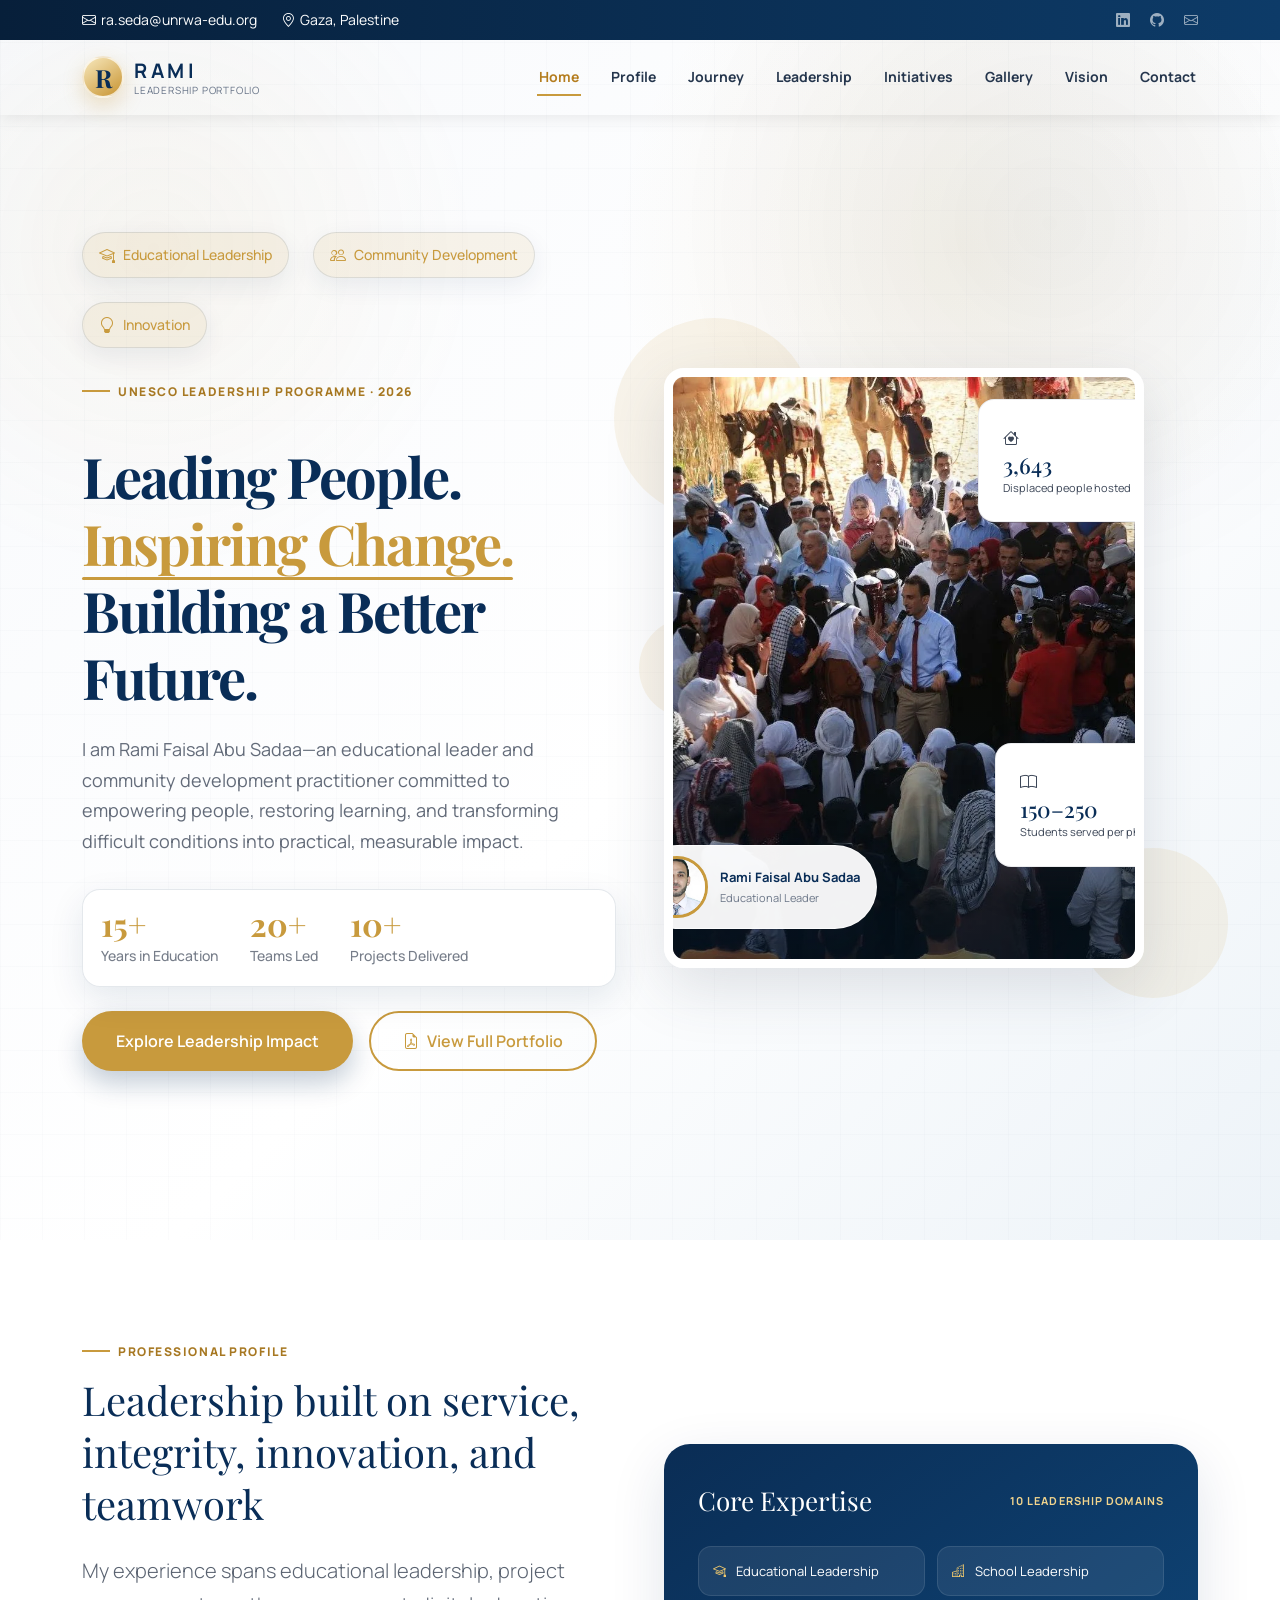
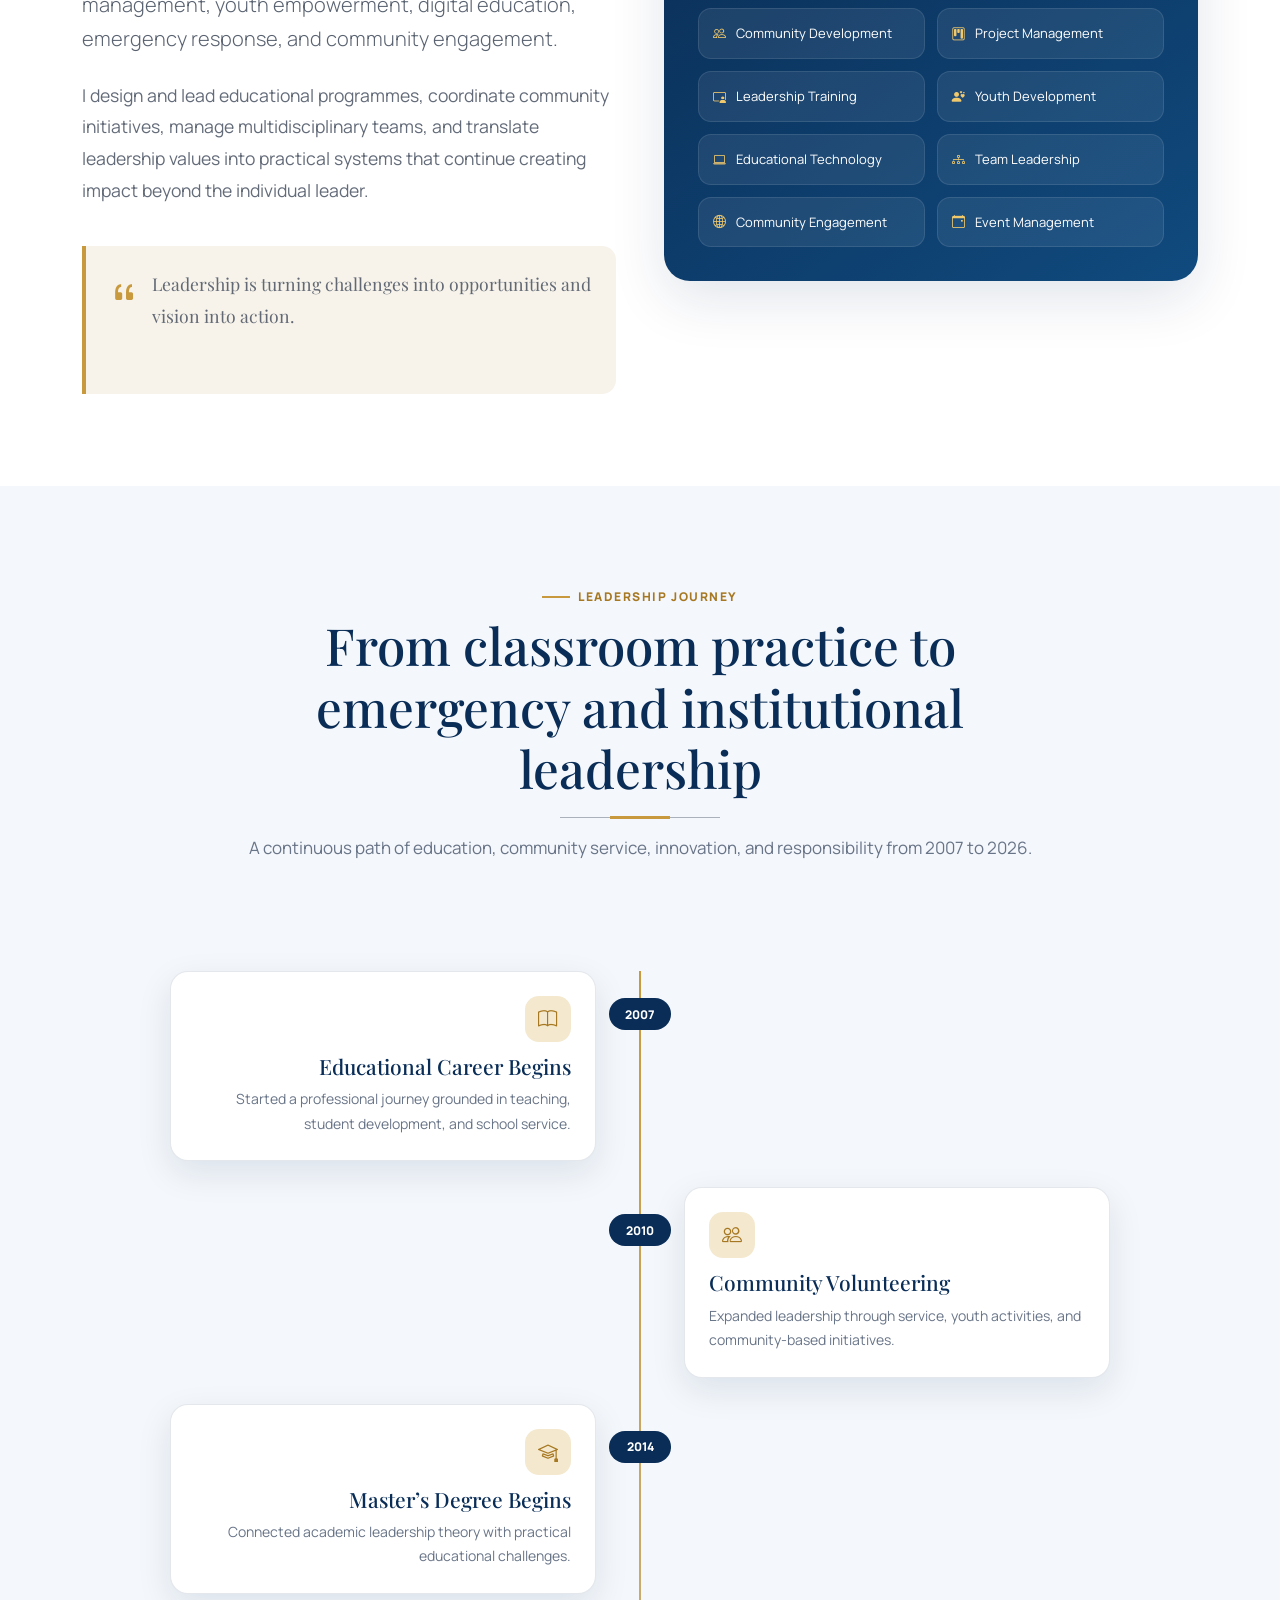
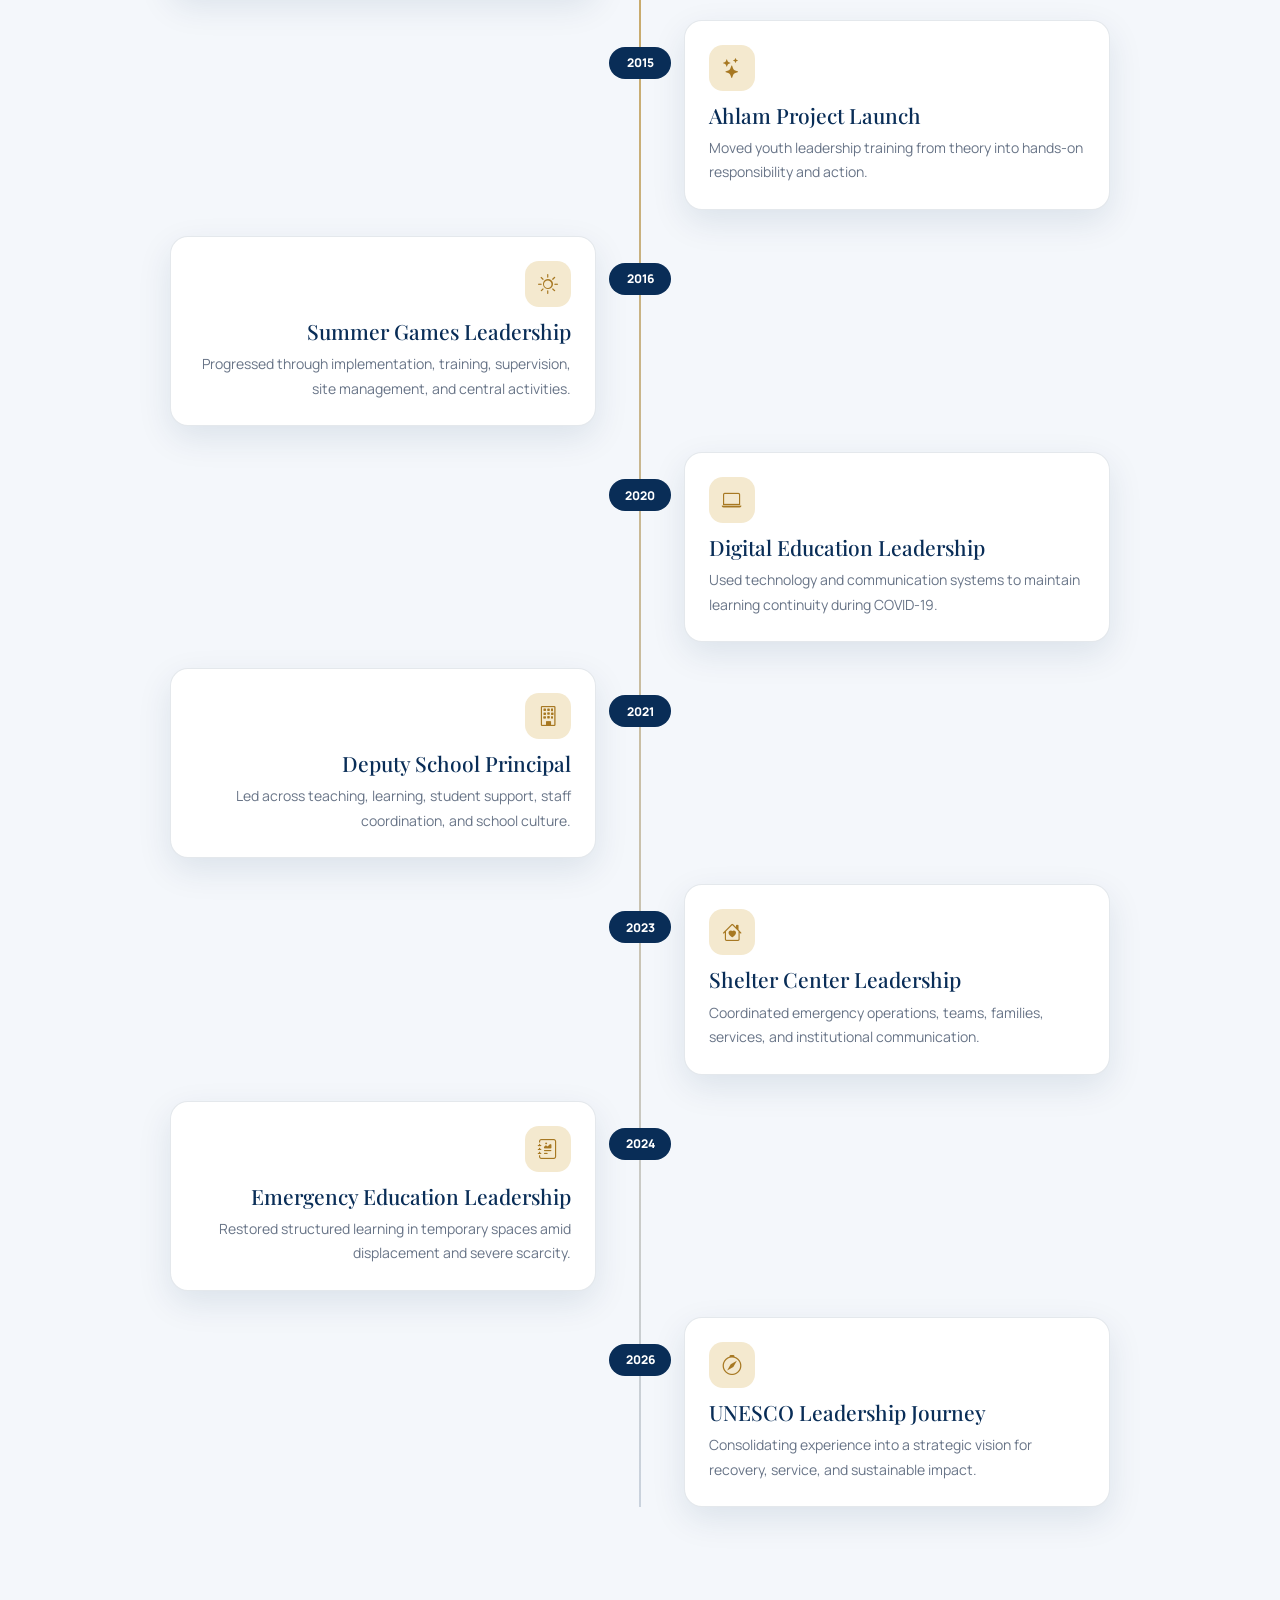
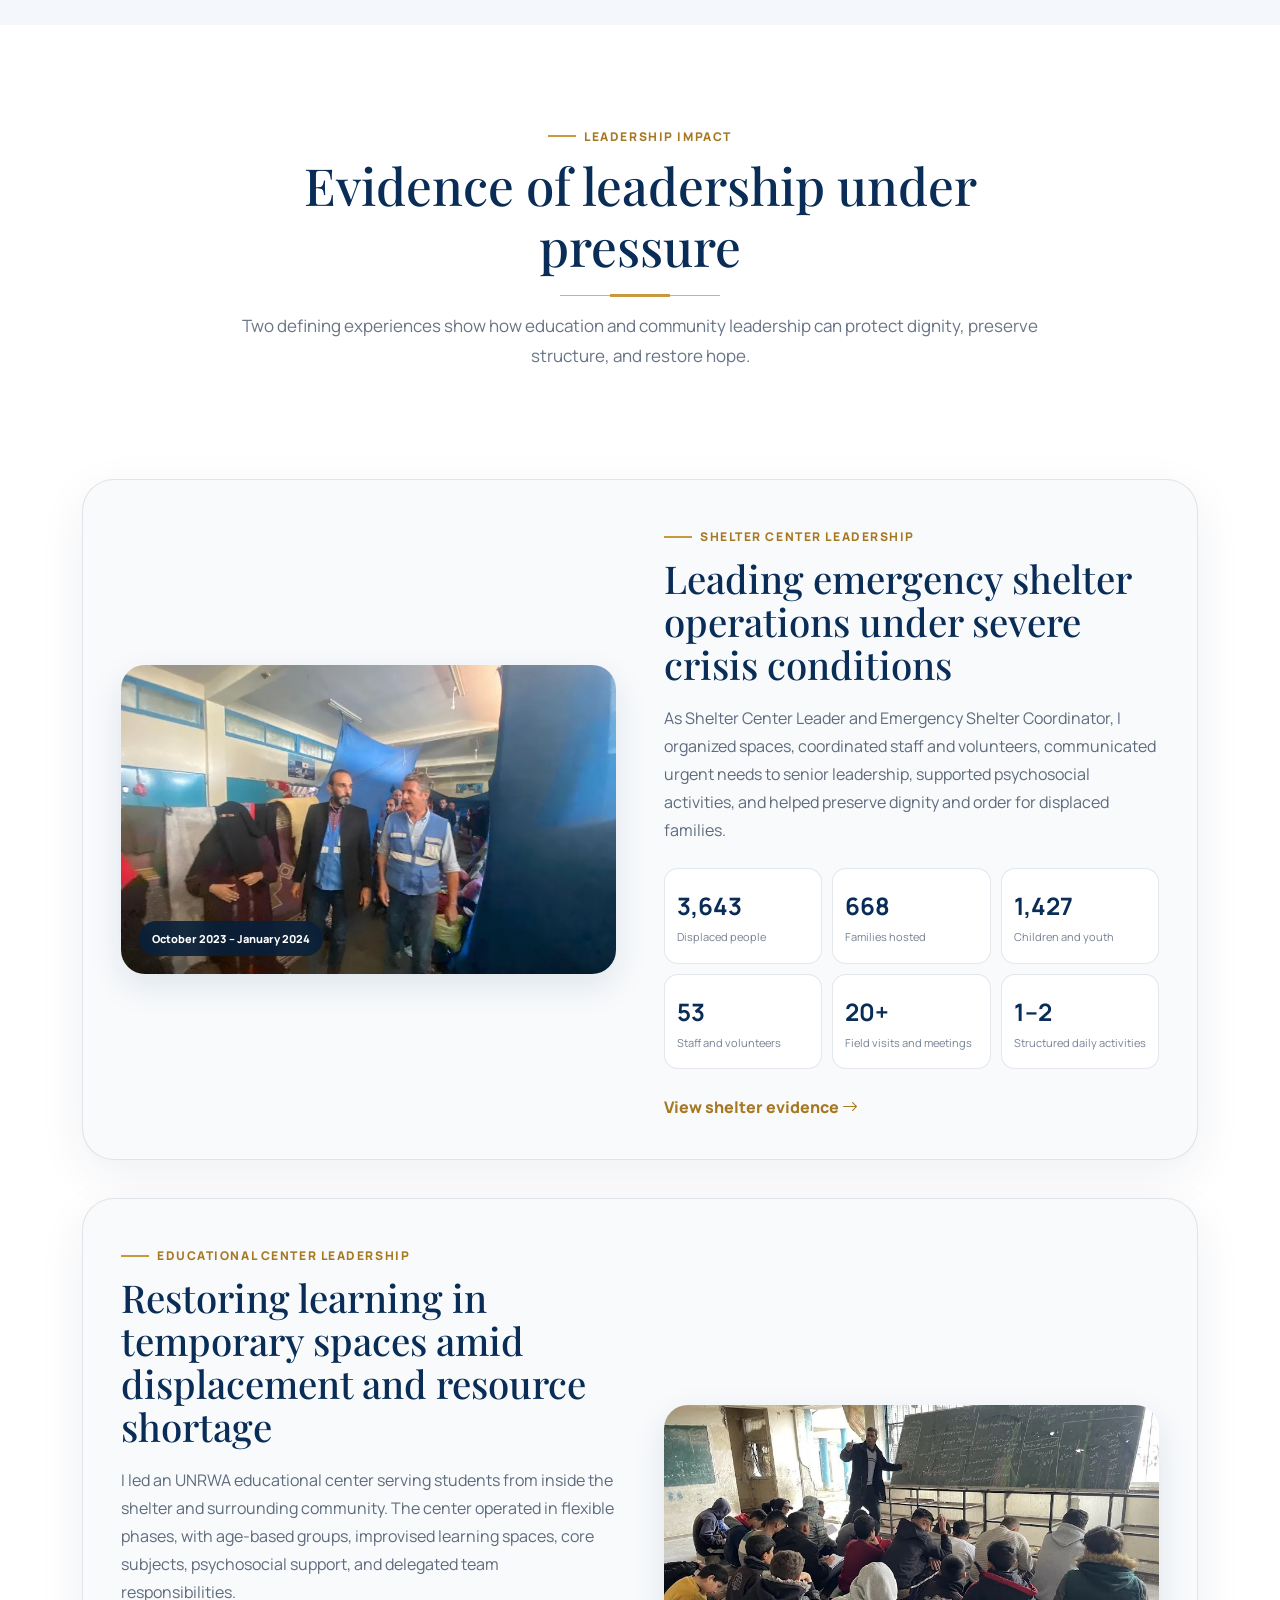
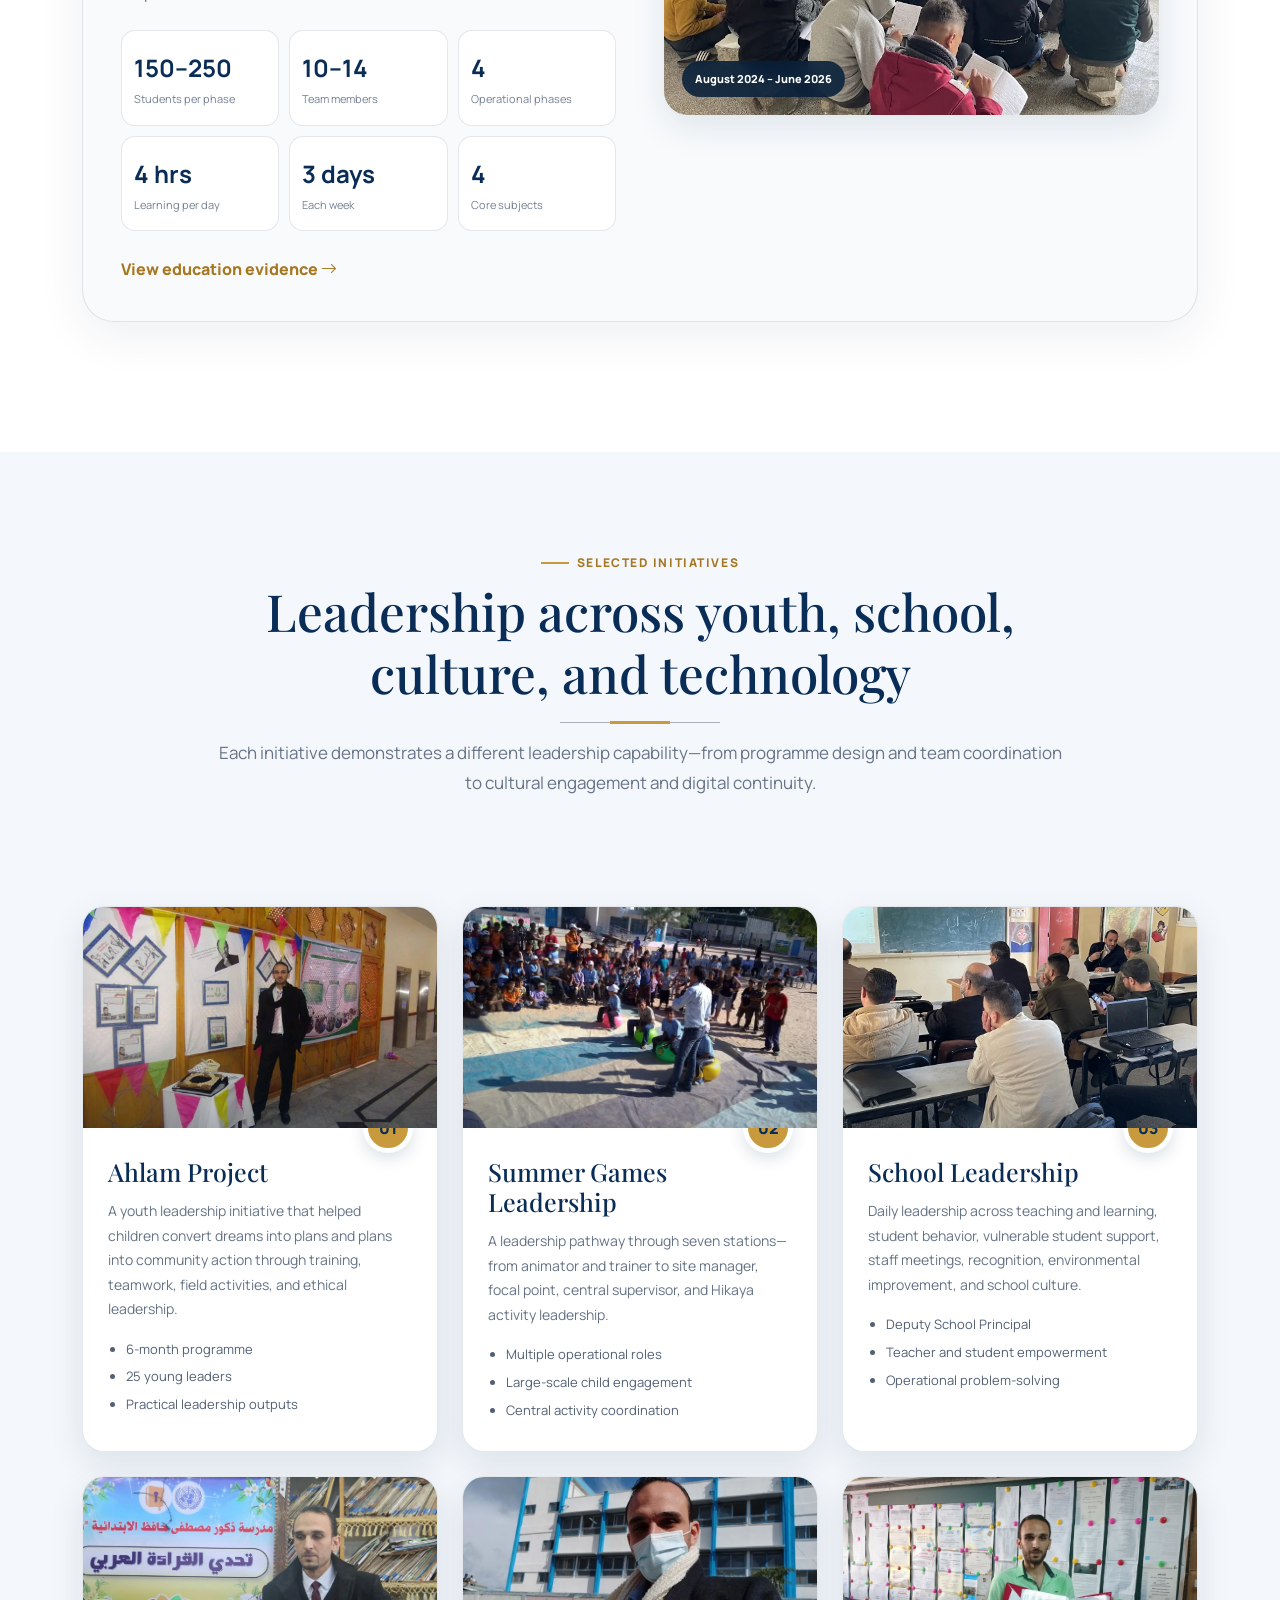
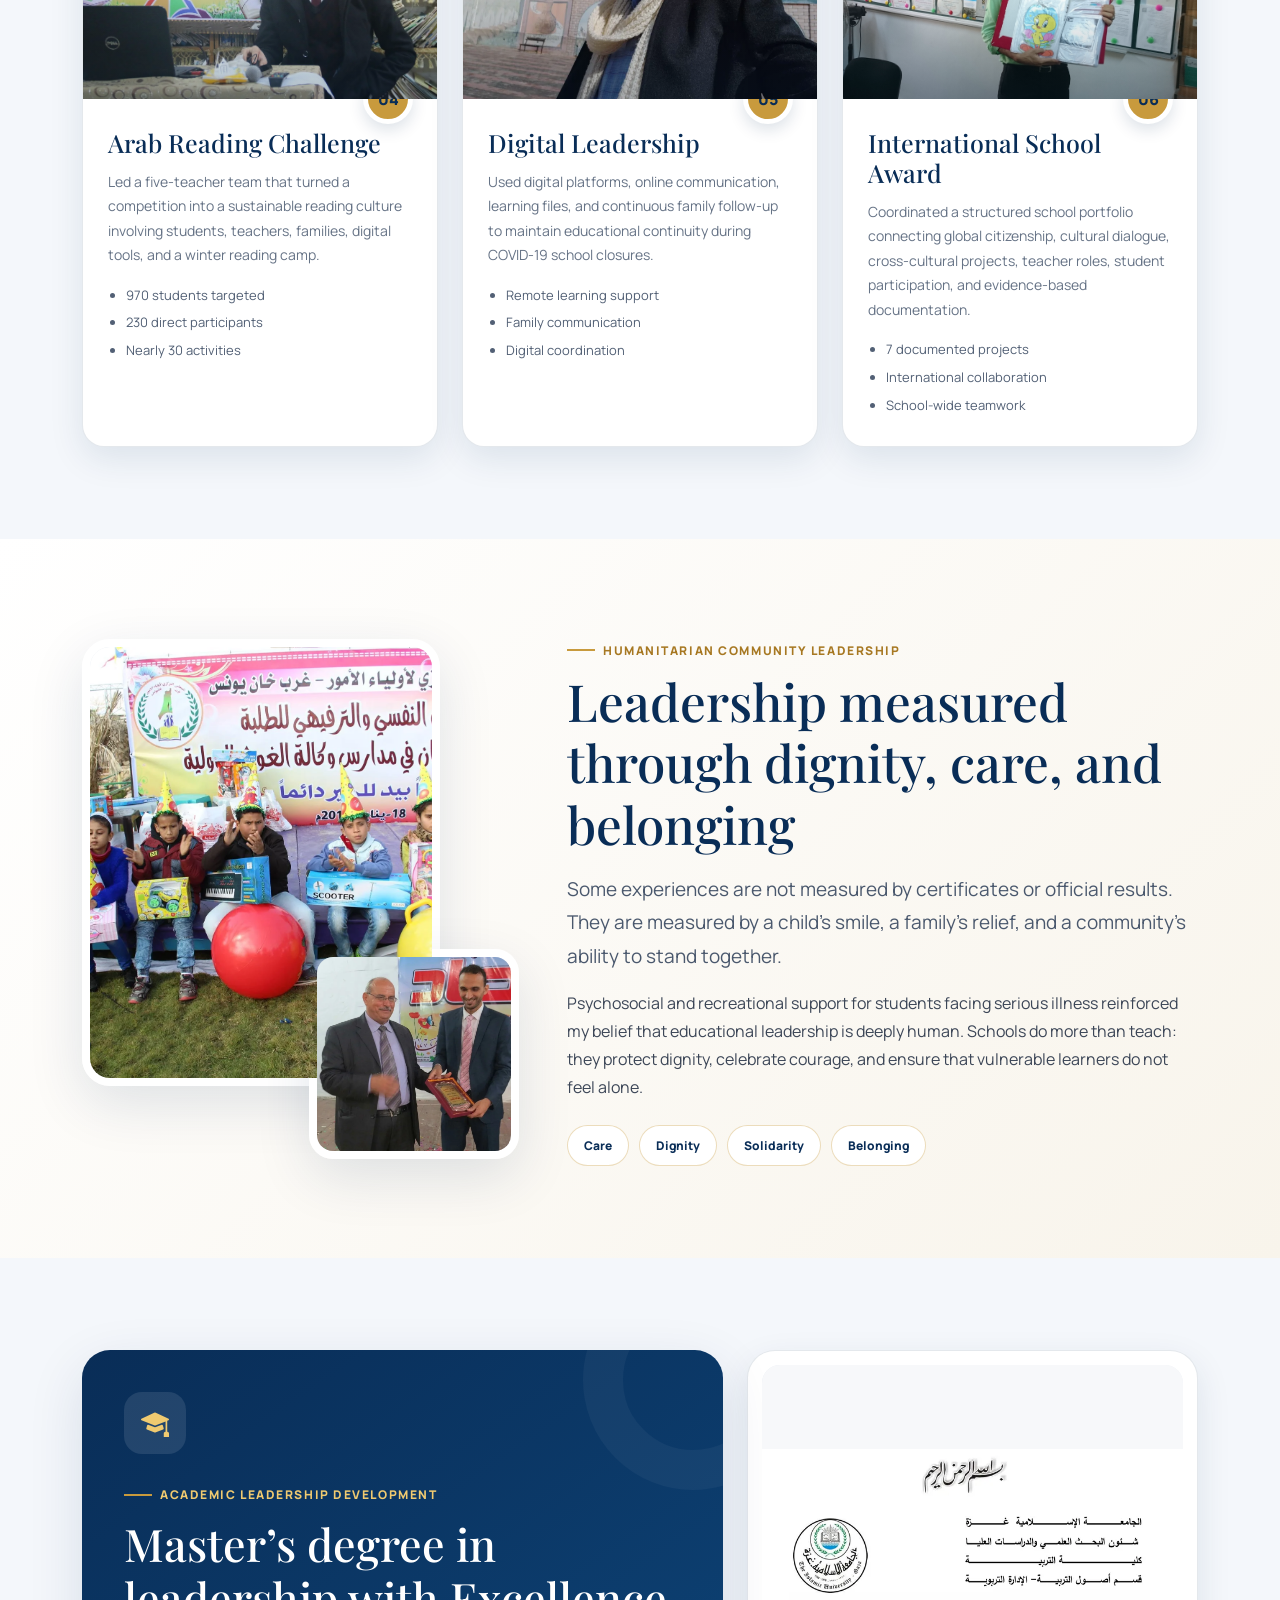
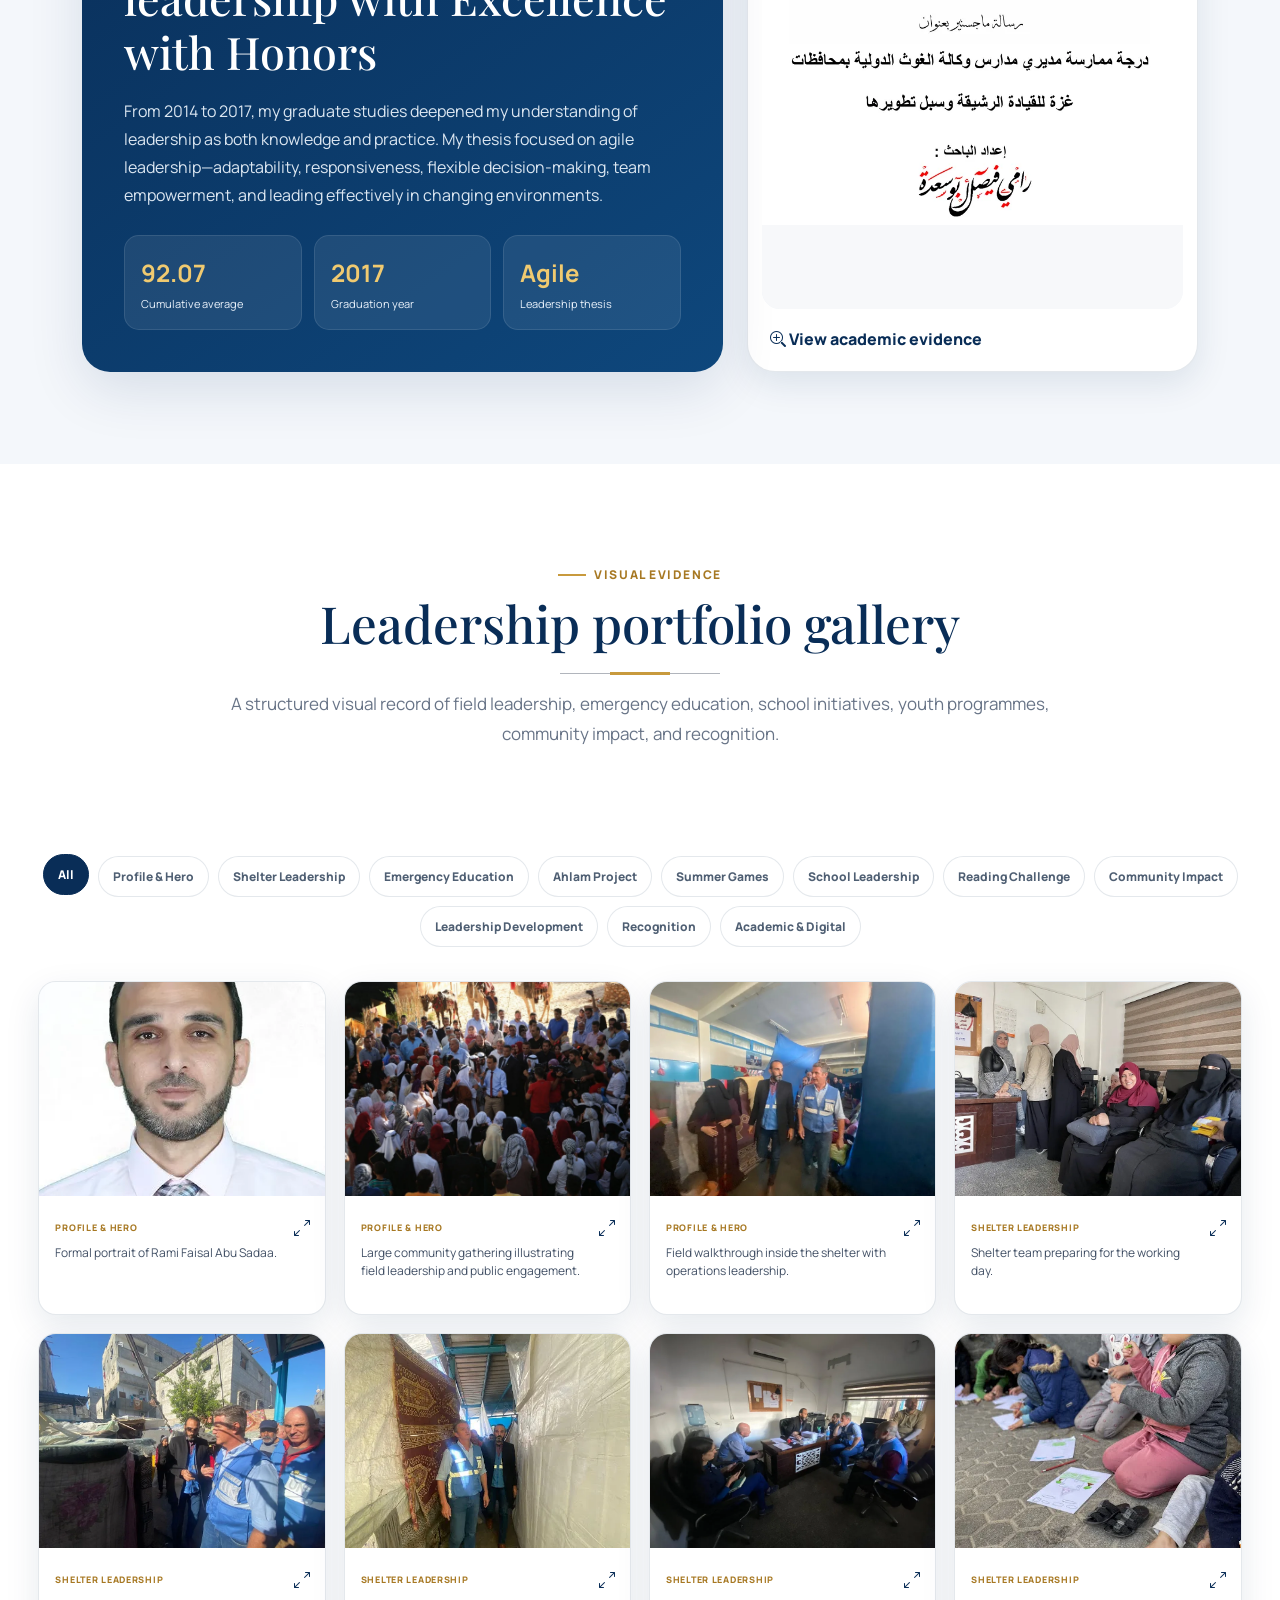
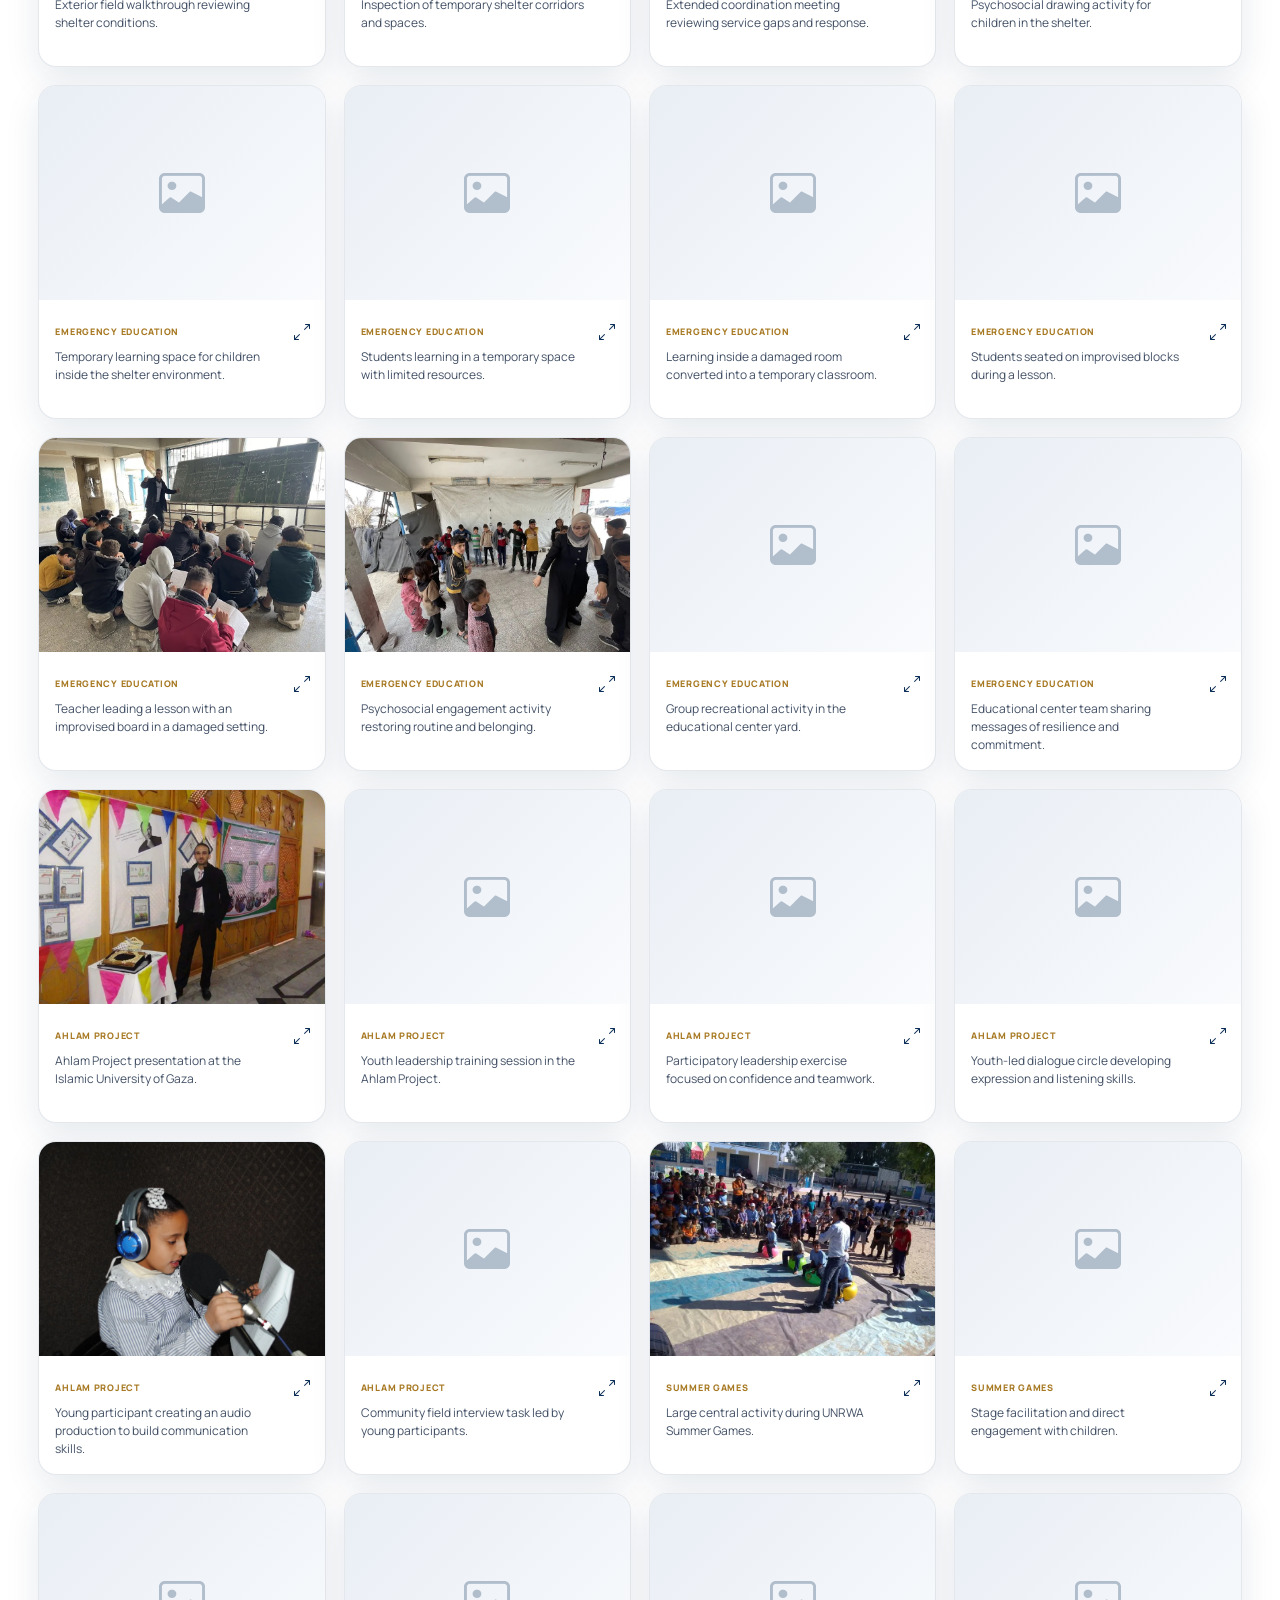
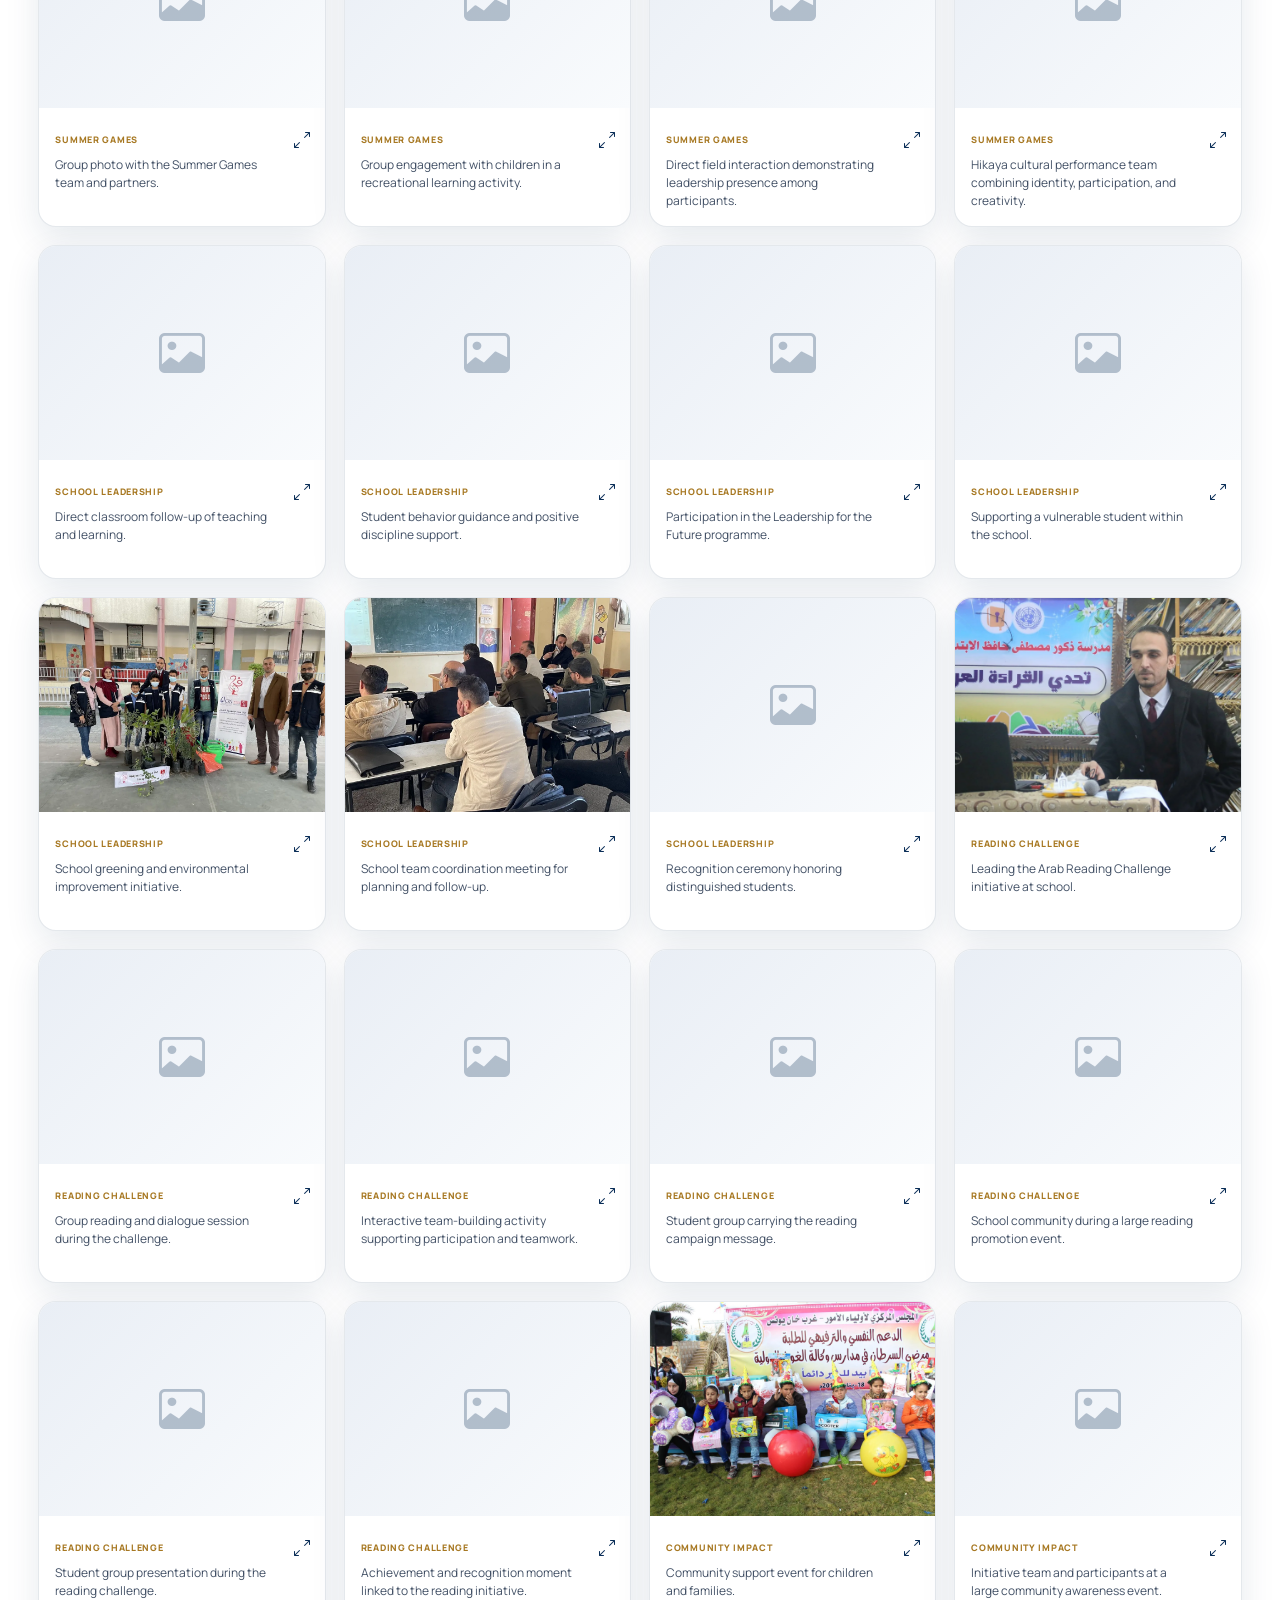
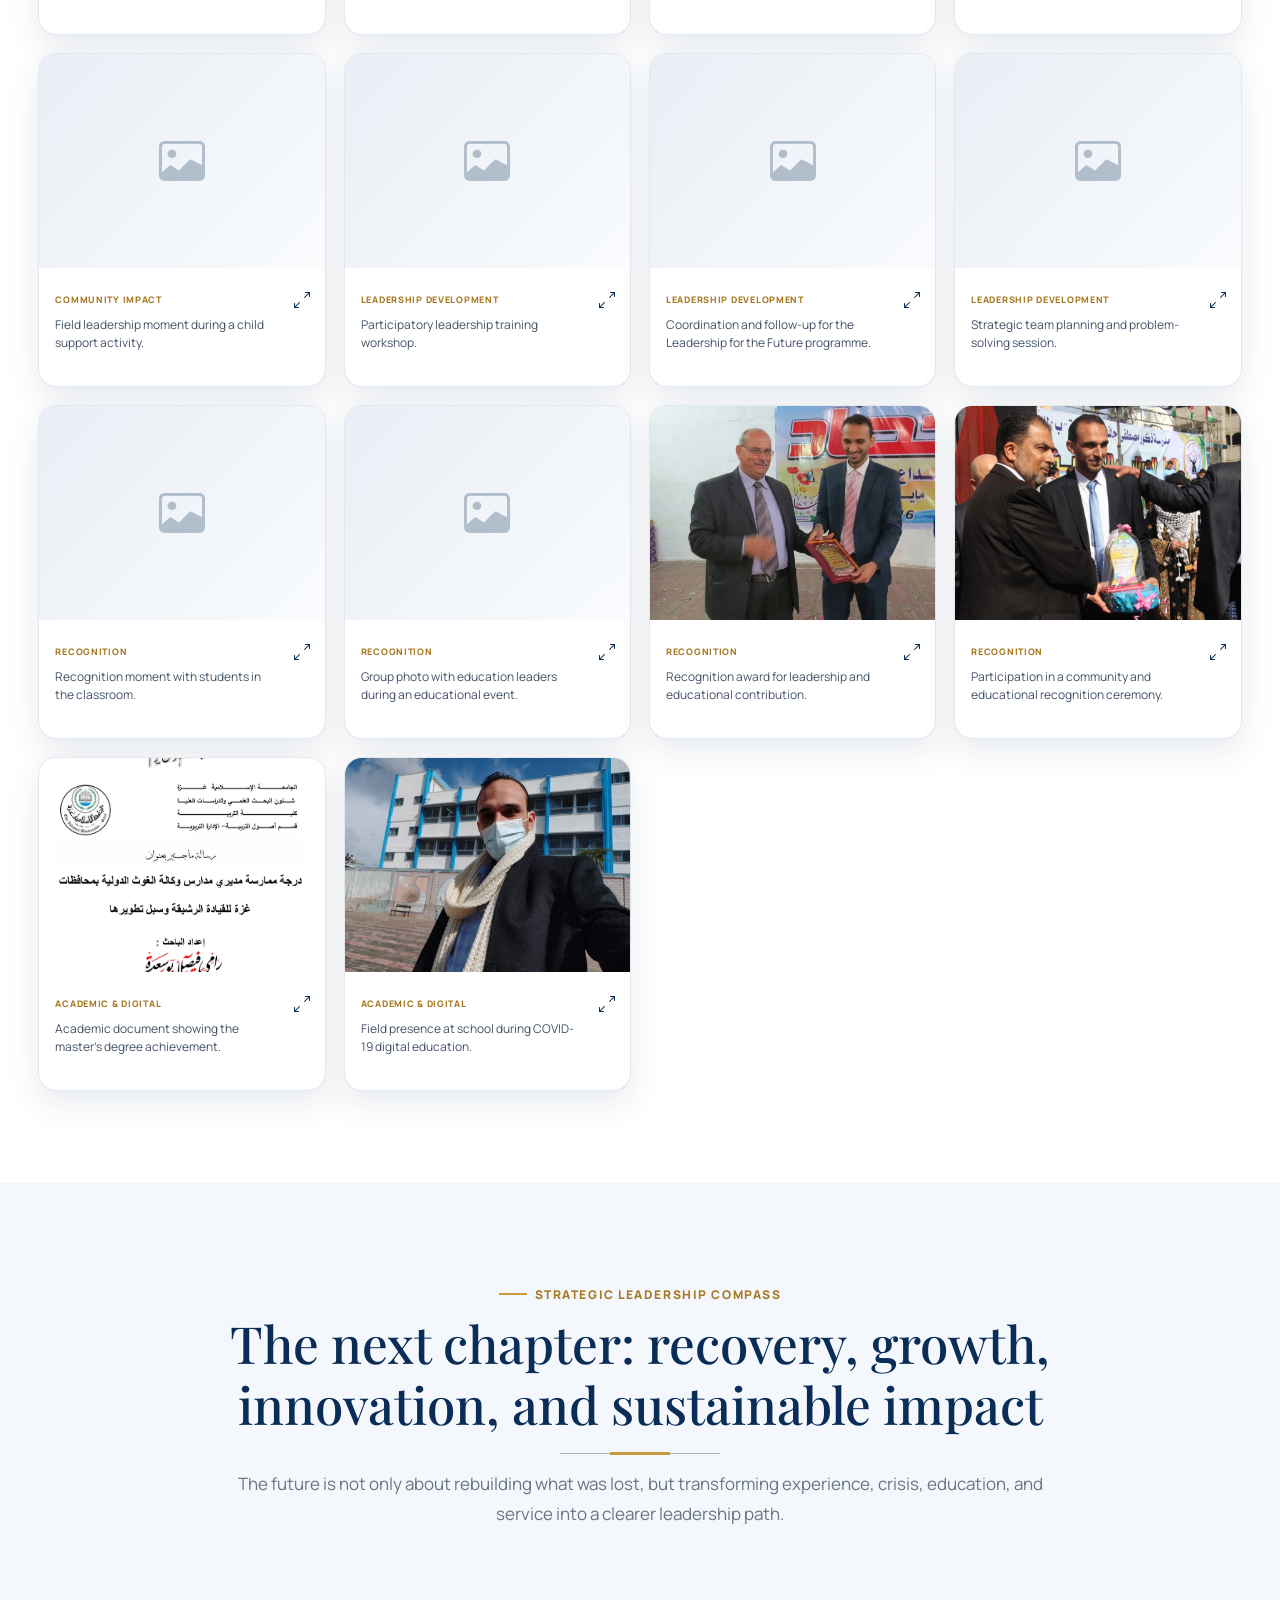
==== commit 56bff2c0: "Add UNESCO leadership website files" ====
--- a/index.html
+++ b/index.html
@@ -1,335 +1,1009 @@
 <!DOCTYPE html>
-<html lang="ar" dir="rtl">
+<html lang="en">
 <head>
-  <meta charset="UTF-8">
+  <meta charset="utf-8">
   <meta name="viewport" content="width=device-width, initial-scale=1.0">
-  <title>رامي فيصل أبو سعدة</title>
-  <meta name="description" content="الصفحة الشخصية لرامي فيصل أبو سعدة، مبرمج ومصمم واجهات وتجارب رقمية يجمع بين التصميم الإبداعي وكتابة الكود.">
-  <meta name="author" content="رامي فيصل أبو سعدة">
-  <meta property="og:title" content="رامي فيصل أبو سعدة">
-  <meta property="og:description" content="مبرمج ومصمم واجهات وتجارب رقمية يجمع بين التصميم الإبداعي وكتابة الكود.">
+  <title>Rami Faisal Abu Sadaa | UNESCO Leadership Portfolio 2026</title>
+  <meta name="description" content="The 2026 UNESCO Leadership Portfolio of Rami Faisal Abu Sadaa: educational leadership, emergency education, youth empowerment, community service, and digital transformation.">
+  <meta name="author" content="Rami Faisal Abu Sadaa">
+  <meta name="theme-color" content="#0b2d55">
+  <meta property="og:title" content="Rami Faisal Abu Sadaa | Leadership Portfolio">
+  <meta property="og:description" content="Leading people, inspiring change, and building a better future through education and community leadership.">
   <meta property="og:type" content="website">
-  <meta property="og:image" content="./assets/profile.jpg">
-  <meta name="theme-color" content="#ff8a00">
+  <meta property="og:image" content="assets/img/web-optimized/01-profile-hero/community-leadership-gathering-hero.webp">
+
   <link rel="preconnect" href="https://fonts.googleapis.com">
   <link rel="preconnect" href="https://fonts.gstatic.com" crossorigin>
-  <link href="https://fonts.googleapis.com/css2?family=Cairo:wght@400;500;600;700;800;900&display=swap" rel="stylesheet">
-  <link rel="stylesheet" href="https://cdnjs.cloudflare.com/ajax/libs/font-awesome/6.5.1/css/all.min.css">
-  <link rel="stylesheet" href="style.css">
+  <link href="https://fonts.googleapis.com/css2?family=Manrope:wght@400;500;600;700;800&family=Playfair+Display:wght@600;700&display=swap" rel="stylesheet">
+
+  <link href="assets/vendor/bootstrap/css/bootstrap.min.css" rel="stylesheet">
+  <link href="assets/vendor/bootstrap-icons/bootstrap-icons.css" rel="stylesheet">
+  <link href="assets/vendor/aos/aos.css" rel="stylesheet">
+  <link href="assets/vendor/glightbox/css/glightbox.min.css" rel="stylesheet">
+  <link href="assets/vendor/swiper/swiper-bundle.min.css" rel="stylesheet">
+  <link href="assets/css/theme.css" rel="stylesheet">
+  <link href="assets/css/unesco.css" rel="stylesheet">
 </head>
-<body>
-  <div class="space-background" aria-hidden="true">
-    <div id="stars"></div>
-    <div id="stars2"></div>
-    <div id="stars3"></div>
-  </div>
-
-  <header class="site-header">
-    <a class="logo" href="#home" aria-label="العودة إلى الرئيسية">
-      <span>R</span>ami
-    </a>
-
-    <nav class="main-nav" aria-label="القائمة الرئيسية">
-      <a href="#home"><i class="fa-solid fa-house"></i><span>الرئيسية</span></a>
-      <a href="#about"><i class="fa-solid fa-circle-info"></i><span>نبذة</span></a>
-      <a href="#skills"><i class="fa-solid fa-screwdriver-wrench"></i><span>المهارات</span></a>
-      <a href="#work"><i class="fa-solid fa-briefcase"></i><span>أعمال مختارة</span></a>
-      <a href="#contact"><i class="fa-solid fa-phone"></i><span>التواصل</span></a>
-    </nav>
+<body class="index-page">
+  <a class="skip-link" href="#main">Skip to main content</a>
+
+  <header id="header" class="header fixed-top">
+    <div class="topbar d-flex align-items-center dark-background">
+      <div class="container d-flex justify-content-center justify-content-md-between">
+        <div class="contact-info d-flex align-items-center">
+          <i class="bi bi-envelope d-flex align-items-center"><a href="mailto:ra.seda@unrwa-edu.org">ra.seda@unrwa-edu.org</a></i>
+          <i class="bi bi-geo-alt d-none d-md-flex align-items-center ms-4"><span>Gaza, Palestine</span></i>
+        </div>
+        <div class="social-links d-none d-md-flex align-items-center">
+          <a href="https://www.linkedin.com/in/rami-sadaa-84baa2363" target="_blank" rel="noopener" aria-label="LinkedIn"><i class="bi bi-linkedin"></i></a>
+          <a href="https://github.com/ramisadaa" target="_blank" rel="noopener" aria-label="GitHub"><i class="bi bi-github"></i></a>
+          <a href="mailto:ra.seda@unrwa-edu.org" aria-label="Email"><i class="bi bi-envelope"></i></a>
+        </div>
+      </div>
+    </div>
+
+    <div class="branding d-flex align-items-center">
+      <div class="container position-relative d-flex align-items-center justify-content-between">
+        <a href="#hero" class="logo d-flex align-items-center" aria-label="Leadership Portfolio home">
+          <span class="logo-mark">R</span>
+          <span class="logo-copy"><strong>RAMI</strong><small>Leadership Portfolio</small></span>
+        </a>
+
+        <nav id="navmenu" class="navmenu" aria-label="Primary navigation">
+          <ul>
+            <li><a href="#hero" class="active">Home</a></li>
+            <li><a href="#about">Profile</a></li>
+            <li><a href="#journey">Journey</a></li>
+            <li><a href="#impact">Leadership</a></li>
+            <li><a href="#initiatives">Initiatives</a></li>
+            <li><a href="#gallery">Gallery</a></li>
+            <li><a href="#vision">Vision</a></li>
+            <li><a href="#contact">Contact</a></li>
+          </ul>
+          <i class="mobile-nav-toggle d-xl-none bi bi-list" aria-label="Toggle navigation"></i>
+        </nav>
+      </div>
+    </div>
   </header>
 
-  <main>
-    <section class="hero section" id="home">
-      <div class="hero-content">
-        <p class="eyebrow">المدير التنفيذي لموقع كودان للتصميم والبرمجة</p>
-        <h1 class="hero-title">رامي فيصل أبو سعدة</h1>
-        <h2>بناء تطبيقات وواجهات رقمية مبتكرة.</h2>
-        <p class="hero-text">
-          أعمل على بناء تطبيقات سطح مكتب وصفحات ويب وتجارب رقمية تجمع بين التفكير البرمجي
-          والحس البصري. أمتلك خلفية قوية في التصميم وأدوات Adobe، وأطوّر مهاراتي البرمجية
-          باستمرار لصناعة واجهات واضحة، منظمة، وقابلة للتطوير.
-        </p>
-
-        <div class="hero-actions">
-          <a class="btn btn-primary" href="#contact">تواصل معي</a>
+  <main id="main" class="main">
+    <section id="hero" class="hero section leadership-hero">
+      <div class="hero-pattern" aria-hidden="true"></div>
+      <div class="container" data-aos="fade-up" data-aos-delay="100">
+        <div class="row align-items-center g-5">
+          <div class="col-lg-6">
+            <div class="hero-content">
+              <div class="trust-badges mb-4" data-aos="fade-right" data-aos-delay="200">
+                <div class="badge-item"><i class="bi bi-mortarboard"></i><span>Educational Leadership</span></div>
+                <div class="badge-item"><i class="bi bi-people"></i><span>Community Development</span></div>
+                <div class="badge-item"><i class="bi bi-lightbulb"></i><span>Innovation</span></div>
+              </div>
+
+              <p class="hero-kicker" data-aos="fade-right" data-aos-delay="260">UNESCO Leadership Programme · 2026</p>
+              <h1 data-aos="fade-right" data-aos-delay="320">Leading People. <span class="highlight">Inspiring Change.</span> Building a Better Future.</h1>
+              <p class="hero-description" data-aos="fade-right" data-aos-delay="400">I am Rami Faisal Abu Sadaa—an educational leader and community development practitioner committed to empowering people, restoring learning, and transforming difficult conditions into practical, measurable impact.</p>
+
+              <div class="hero-stats mb-4" data-aos="fade-right" data-aos-delay="480">
+                <div class="stat-item"><h3><span class="purecounter" data-purecounter-start="0" data-purecounter-end="15" data-purecounter-duration="2"></span>+</h3><p>Years in Education</p></div>
+                <div class="stat-item"><h3><span class="purecounter" data-purecounter-start="0" data-purecounter-end="20" data-purecounter-duration="2"></span>+</h3><p>Teams Led</p></div>
+                <div class="stat-item"><h3><span class="purecounter" data-purecounter-start="0" data-purecounter-end="10" data-purecounter-duration="2"></span>+</h3><p>Projects Delivered</p></div>
+              </div>
+
+              <div class="hero-actions" data-aos="fade-right" data-aos-delay="560">
+                <a href="#impact" class="btn btn-primary">Explore Leadership Impact</a>
+                <a href="assets/docs/Leadership_Portfolio_MASTER_BASELINE_2026.pdf" class="btn btn-outline" target="_blank" rel="noopener"><i class="bi bi-file-earmark-pdf me-2"></i>View Full Portfolio</a>
+              </div>
+            </div>
+          </div>
+
+          <div class="col-lg-6">
+            <div class="hero-visual" data-aos="fade-left" data-aos-delay="360">
+              <div class="main-image leadership-main-image media-frame">
+                <img src="assets/img/web-optimized/01-profile-hero/community-leadership-gathering-hero.webp" alt="Large community gathering illustrating field leadership and public engagement.">
+                <div class="media-placeholder" aria-hidden="true"><i class="bi bi-image"></i></div>
+                <div class="portrait-chip">
+                  <div class="portrait media-frame">
+                    <img src="assets/img/web-optimized/01-profile-hero/rami-faisal-abu-sadaa-profile-portrait.webp" alt="Formal portrait of Rami Faisal Abu Sadaa.">
+                    <div class="media-placeholder" aria-hidden="true"><i class="bi bi-person"></i></div>
+                  </div>
+                  <div><strong>Rami Faisal Abu Sadaa</strong><span>Educational Leader</span></div>
+                </div>
+                <div class="floating-card impact-card impact-card-a"><div class="card-icon"><i class="bi bi-house-heart"></i></div><div class="card-content"><h6>3,643</h6><p>Displaced people hosted</p></div></div>
+                <div class="floating-card impact-card impact-card-b"><div class="card-icon"><i class="bi bi-book"></i></div><div class="card-content"><h6>150–250</h6><p>Students served per phase</p></div></div>
+              </div>
+              <div class="background-elements"><div class="element element-1"></div><div class="element element-2"></div><div class="element element-3"></div></div>
+            </div>
+          </div>
         </div>
       </div>
-
-      <div class="hero-visual" aria-label="الصورة الشخصية">
-        <div class="avatar-orbit">
-          <span class="planet-orbit orbit-a" aria-hidden="true"></span>
-          <span class="planet-orbit orbit-b" aria-hidden="true"></span>
-          <span class="planet-orbit orbit-c" aria-hidden="true"></span>
-          <span class="orbit-dot orbit-dot-one" aria-hidden="true"></span>
-          <span class="orbit-dot orbit-dot-two" aria-hidden="true"></span>
-          <img src="./assets/profile.jpg" alt="رامي فيصل أبو سعدة" class="profile-img">
+    </section>
+
+    <section id="about" class="home-about section">
+      <div class="container" data-aos="fade-up">
+        <div class="row align-items-center g-5">
+          <div class="col-lg-6" data-aos="fade-right" data-aos-delay="100">
+            <div class="about-content">
+              <span class="eyebrow">Professional Profile</span>
+              <h2 class="section-heading">Leadership built on service, integrity, innovation, and teamwork</h2>
+              <p class="lead-text">My experience spans educational leadership, project management, youth empowerment, digital education, emergency response, and community engagement.</p>
+              <p>I design and lead educational programmes, coordinate community initiatives, manage multidisciplinary teams, and translate leadership values into practical systems that continue creating impact beyond the individual leader.</p>
+              <div class="signature-quote"><i class="bi bi-quote"></i><p>Leadership is turning challenges into opportunities and vision into action.</p></div>
+            </div>
+          </div>
+          <div class="col-lg-6" data-aos="fade-left" data-aos-delay="160">
+            <div class="expertise-panel">
+              <div class="expertise-heading"><span>Core Expertise</span><strong>10 leadership domains</strong></div>
+              <div class="expertise-grid">
+                <span><i class="bi bi-mortarboard"></i>Educational Leadership</span>
+                <span><i class="bi bi-buildings"></i>School Leadership</span>
+                <span><i class="bi bi-people"></i>Community Development</span>
+                <span><i class="bi bi-kanban"></i>Project Management</span>
+                <span><i class="bi bi-person-video3"></i>Leadership Training</span>
+                <span><i class="bi bi-person-hearts"></i>Youth Development</span>
+                <span><i class="bi bi-laptop"></i>Educational Technology</span>
+                <span><i class="bi bi-diagram-3"></i>Team Leadership</span>
+                <span><i class="bi bi-globe2"></i>Community Engagement</span>
+                <span><i class="bi bi-calendar-event"></i>Event Management</span>
+              </div>
+            </div>
+          </div>
         </div>
       </div>
     </section>
 
-    <section class="about section" id="about">
-      <div class="section-heading">
-        <p class="section-label">About</p>
-        <h2>نبذة شخصية</h2>
-      </div>
-
-      <div class="about-grid">
-        <article class="glass-card about-card">
-          <h3>خلفية تصميمية</h3>
-          <p>
-            بدأت من عالم التصميم وبرامج Adobe، وهذا أعطاني عينًا بصرية في التعامل مع
-            الألوان، المساحات، التكوين، وترتيب العناصر داخل الواجهة.
-          </p>
+    <section id="journey" class="section light-background journey-section">
+      <div class="container" data-aos="fade-up">
+        <div class="section-title"><span class="eyebrow">Leadership Journey</span><h2>From classroom practice to emergency and institutional leadership</h2><p>A continuous path of education, community service, innovation, and responsibility from 2007 to 2026.</p></div>
+        <div class="timeline">
+          <div class="timeline-item" data-year="2007"><span class="timeline-icon"><i class="bi bi-book"></i></span><div><h3>Educational Career Begins</h3><p>Started a professional journey grounded in teaching, student development, and school service.</p></div></div>
+          <div class="timeline-item" data-year="2010"><span class="timeline-icon"><i class="bi bi-people"></i></span><div><h3>Community Volunteering</h3><p>Expanded leadership through service, youth activities, and community-based initiatives.</p></div></div>
+          <div class="timeline-item" data-year="2014"><span class="timeline-icon"><i class="bi bi-mortarboard"></i></span><div><h3>Master’s Degree Begins</h3><p>Connected academic leadership theory with practical educational challenges.</p></div></div>
+          <div class="timeline-item" data-year="2015"><span class="timeline-icon"><i class="bi bi-stars"></i></span><div><h3>Ahlam Project Launch</h3><p>Moved youth leadership training from theory into hands-on responsibility and action.</p></div></div>
+          <div class="timeline-item" data-year="2016"><span class="timeline-icon"><i class="bi bi-sun"></i></span><div><h3>Summer Games Leadership</h3><p>Progressed through implementation, training, supervision, site management, and central activities.</p></div></div>
+          <div class="timeline-item" data-year="2020"><span class="timeline-icon"><i class="bi bi-laptop"></i></span><div><h3>Digital Education Leadership</h3><p>Used technology and communication systems to maintain learning continuity during COVID-19.</p></div></div>
+          <div class="timeline-item" data-year="2021"><span class="timeline-icon"><i class="bi bi-building"></i></span><div><h3>Deputy School Principal</h3><p>Led across teaching, learning, student support, staff coordination, and school culture.</p></div></div>
+          <div class="timeline-item" data-year="2023"><span class="timeline-icon"><i class="bi bi-house-heart"></i></span><div><h3>Shelter Center Leadership</h3><p>Coordinated emergency operations, teams, families, services, and institutional communication.</p></div></div>
+          <div class="timeline-item" data-year="2024"><span class="timeline-icon"><i class="bi bi-journal-richtext"></i></span><div><h3>Emergency Education Leadership</h3><p>Restored structured learning in temporary spaces amid displacement and severe scarcity.</p></div></div>
+          <div class="timeline-item" data-year="2026"><span class="timeline-icon"><i class="bi bi-compass"></i></span><div><h3>UNESCO Leadership Journey</h3><p>Consolidating experience into a strategic vision for recovery, service, and sustainable impact.</p></div></div>
+        </div>
+      </div>
+    </section>
+
+    <section id="impact" class="section impact-overview">
+      <div class="container" data-aos="fade-up">
+        <div class="section-title"><span class="eyebrow">Leadership Impact</span><h2>Evidence of leadership under pressure</h2><p>Two defining experiences show how education and community leadership can protect dignity, preserve structure, and restore hope.</p></div>
+
+        <article class="impact-feature" data-aos="fade-up" data-aos-delay="100">
+          <div class="row align-items-center g-5">
+            <div class="col-lg-6">
+              <div class="feature-media media-frame ratio-wide">
+                <img src="assets/img/web-optimized/01-profile-hero/shelter-field-visit-hero.webp" alt="Field walkthrough inside the shelter with operations leadership.">
+                <div class="media-placeholder" aria-hidden="true"><i class="bi bi-image"></i></div>
+                <span class="feature-tag">October 2023 – January 2024</span>
+              </div>
+            </div>
+            <div class="col-lg-6">
+              <div class="feature-content">
+                <span class="eyebrow">Shelter Center Leadership</span>
+                <h3>Leading emergency shelter operations under severe crisis conditions</h3>
+                <p>As Shelter Center Leader and Emergency Shelter Coordinator, I organized spaces, coordinated staff and volunteers, communicated urgent needs to senior leadership, supported psychosocial activities, and helped preserve dignity and order for displaced families.</p>
+                <div class="metric-grid">
+                  <div><strong>3,643</strong><span>Displaced people</span></div>
+                  <div><strong>668</strong><span>Families hosted</span></div>
+                  <div><strong>1,427</strong><span>Children and youth</span></div>
+                  <div><strong>53</strong><span>Staff and volunteers</span></div>
+                  <div><strong>20+</strong><span>Field visits and meetings</span></div>
+                  <div><strong>1–2</strong><span>Structured daily activities</span></div>
+                </div>
+                <a class="text-link" href="#gallery" data-gallery-target="02-shelter-leadership">View shelter evidence <i class="bi bi-arrow-right"></i></a>
+              </div>
+            </div>
+          </div>
         </article>
 
-        <article class="glass-card about-card">
-          <h3>اتجاه برمجي واضح</h3>
-          <p>
-            أركز على كتابة كود منظم وبناء تطبيقات عملية، خاصة تطبيقات سطح المكتب
-            والواجهات المتجاوبة وتطبيقات الويب ذات البنية الواضحة.
-          </p>
+        <article class="impact-feature reverse" data-aos="fade-up" data-aos-delay="100">
+          <div class="row align-items-center g-5">
+            <div class="col-lg-6 order-lg-2">
+              <div class="feature-media media-frame ratio-wide">
+                <img src="assets/img/web-optimized/03-emergency-education/teacher-leading-lesson-amid-destruction.webp" alt="Teacher leading a lesson with an improvised board in a damaged setting.">
+                <div class="media-placeholder" aria-hidden="true"><i class="bi bi-image"></i></div>
+                <span class="feature-tag">August 2024 – June 2026</span>
+              </div>
+            </div>
+            <div class="col-lg-6 order-lg-1">
+              <div class="feature-content">
+                <span class="eyebrow">Educational Center Leadership</span>
+                <h3>Restoring learning in temporary spaces amid displacement and resource shortage</h3>
+                <p>I led an UNRWA educational center serving students from inside the shelter and surrounding community. The center operated in flexible phases, with age-based groups, improvised learning spaces, core subjects, psychosocial support, and delegated team responsibilities.</p>
+                <div class="metric-grid">
+                  <div><strong>150–250</strong><span>Students per phase</span></div>
+                  <div><strong>10–14</strong><span>Team members</span></div>
+                  <div><strong>4</strong><span>Operational phases</span></div>
+                  <div><strong>4 hrs</strong><span>Learning per day</span></div>
+                  <div><strong>3 days</strong><span>Each week</span></div>
+                  <div><strong>4</strong><span>Core subjects</span></div>
+                </div>
+                <a class="text-link" href="#gallery" data-gallery-target="03-emergency-education">View education evidence <i class="bi bi-arrow-right"></i></a>
+              </div>
+            </div>
+          </div>
         </article>
-
-        <article class="glass-card about-card">
-          <h3>طريقة العمل</h3>
-          <p>
-            أتعامل مع المشروع كمنظومة واحدة: فكرة واضحة، واجهة مريحة، كود قابل للتطوير،
-            وتجربة استخدام تخدم الهدف بدل أن تزدحم بالتفاصيل.
-          </p>
-        </article>
       </div>
     </section>
 
-    <section class="skills section" id="skills">
-      <div class="section-heading">
-        <p class="section-label">Skills</p>
-        <h2>المهارات والأدوات</h2>
-      </div>
-
-      <div class="skills-stack">
-        <article class="glass-card skill-group">
-          <div class="group-title">
-            <i class="fa-solid fa-terminal"></i>
-            <h3>لغات البرمجة وكتابة الكود</h3>
-          </div>
-
-          <div class="code-grid">
-            <div class="code-card">
-              <strong>C++</strong>
-              <span>أساس برمجي قوي</span>
+    <section id="initiatives" class="section light-background initiatives-section">
+      <div class="container" data-aos="fade-up">
+        <div class="section-title"><span class="eyebrow">Selected Initiatives</span><h2>Leadership across youth, school, culture, and technology</h2><p>Each initiative demonstrates a different leadership capability—from programme design and team coordination to cultural engagement and digital continuity.</p></div>
+        <div class="row g-4">
+          <div class="col-lg-4 col-md-6"><article class="initiative-card" data-aos="fade-up"><div class="card-media media-frame"><img src="assets/img/web-optimized/04-ahlam-project/ahlam-project-university-presentation.webp" alt="Ahlam Project presentation at the Islamic University of Gaza."><div class="media-placeholder"><i class="bi bi-image"></i></div></div><div class="card-body"><span class="card-number">01</span><h3>Ahlam Project</h3><p>A youth leadership initiative that helped children convert dreams into plans and plans into community action through training, teamwork, field activities, and ethical leadership.</p><ul><li>6-month programme</li><li>25 young leaders</li><li>Practical leadership outputs</li></ul></div></article></div>
+          <div class="col-lg-4 col-md-6"><article class="initiative-card" data-aos="fade-up" data-aos-delay="60"><div class="card-media media-frame"><img src="assets/img/web-optimized/05-summer-games/summer-games-central-activity.webp" alt="Central activity during UNRWA Summer Games."><div class="media-placeholder"><i class="bi bi-image"></i></div></div><div class="card-body"><span class="card-number">02</span><h3>Summer Games Leadership</h3><p>A leadership pathway through seven stations—from animator and trainer to site manager, focal point, central supervisor, and Hikaya activity leadership.</p><ul><li>Multiple operational roles</li><li>Large-scale child engagement</li><li>Central activity coordination</li></ul></div></article></div>
+          <div class="col-lg-4 col-md-6"><article class="initiative-card" data-aos="fade-up" data-aos-delay="120"><div class="card-media media-frame"><img src="assets/img/web-optimized/06-school-leadership/school-team-coordination-meeting.webp" alt="School team coordination meeting."><div class="media-placeholder"><i class="bi bi-image"></i></div></div><div class="card-body"><span class="card-number">03</span><h3>School Leadership</h3><p>Daily leadership across teaching and learning, student behavior, vulnerable student support, staff meetings, recognition, environmental improvement, and school culture.</p><ul><li>Deputy School Principal</li><li>Teacher and student empowerment</li><li>Operational problem-solving</li></ul></div></article></div>
+          <div class="col-lg-4 col-md-6"><article class="initiative-card" data-aos="fade-up"><div class="card-media media-frame"><img src="assets/img/web-optimized/07-arab-reading-challenge/reading-challenge-school-leadership.webp" alt="Leading a school team in the Arab Reading Challenge."><div class="media-placeholder"><i class="bi bi-image"></i></div></div><div class="card-body"><span class="card-number">04</span><h3>Arab Reading Challenge</h3><p>Led a five-teacher team that turned a competition into a sustainable reading culture involving students, teachers, families, digital tools, and a winter reading camp.</p><ul><li>970 students targeted</li><li>230 direct participants</li><li>Nearly 30 activities</li></ul></div></article></div>
+          <div class="col-lg-4 col-md-6"><article class="initiative-card" data-aos="fade-up" data-aos-delay="60"><div class="card-media media-frame"><img src="assets/img/web-optimized/11-academic-digital/digital-education-during-covid-school.webp" alt="Field presence at school during COVID-19 digital education."><div class="media-placeholder"><i class="bi bi-image"></i></div></div><div class="card-body"><span class="card-number">05</span><h3>Digital Leadership</h3><p>Used digital platforms, online communication, learning files, and continuous family follow-up to maintain educational continuity during COVID-19 school closures.</p><ul><li>Remote learning support</li><li>Family communication</li><li>Digital coordination</li></ul></div></article></div>
+          <div class="col-lg-4 col-md-6"><article class="initiative-card" data-aos="fade-up" data-aos-delay="120"><div class="card-media media-frame"><img src="assets/img/web-optimized/12-international-school-award/international-school-award-portfolio.jpg" alt="Rami Faisal Abu Sadaa presenting the International School Award portfolio and documented school evidence."><div class="media-placeholder"><i class="bi bi-image"></i></div></div><div class="card-body"><span class="card-number">06</span><h3>International School Award</h3><p>Coordinated a structured school portfolio connecting global citizenship, cultural dialogue, cross-cultural projects, teacher roles, student participation, and evidence-based documentation.</p><ul><li>7 documented projects</li><li>International collaboration</li><li>School-wide teamwork</li></ul></div></article></div>
+        </div>
+      </div>
+    </section>
+
+    <section id="human-impact" class="section human-impact-section">
+      <div class="container" data-aos="fade-up">
+        <div class="row align-items-center g-5">
+          <div class="col-lg-5">
+            <div class="human-impact-collage">
+              <div class="media-frame collage-large"><img src="assets/img/web-optimized/08-community-impact/community-support-children-event.webp" alt="Community support event for children."><div class="media-placeholder"><i class="bi bi-image"></i></div></div>
+              <div class="media-frame collage-small"><img src="assets/img/web-optimized/10-recognition-activities/leadership-recognition-award.webp" alt="Recognition award for leadership and educational contribution."><div class="media-placeholder"><i class="bi bi-image"></i></div></div>
             </div>
-            <div class="code-card">
-              <strong>Python</strong>
-              <span>تطبيقات وأدوات</span>
+          </div>
+          <div class="col-lg-7">
+            <span class="eyebrow">Humanitarian Community Leadership</span>
+            <h2>Leadership measured through dignity, care, and belonging</h2>
+            <p class="lead-text">Some experiences are not measured by certificates or official results. They are measured by a child’s smile, a family’s relief, and a community’s ability to stand together.</p>
+            <p>Psychosocial and recreational support for students facing serious illness reinforced my belief that educational leadership is deeply human. Schools do more than teach: they protect dignity, celebrate courage, and ensure that vulnerable learners do not feel alone.</p>
+            <div class="values-row"><span>Care</span><span>Dignity</span><span>Solidarity</span><span>Belonging</span></div>
+          </div>
+        </div>
+      </div>
+    </section>
+
+    <section id="academic" class="section light-background academic-section">
+      <div class="container" data-aos="fade-up">
+        <div class="row g-4 align-items-stretch">
+          <div class="col-lg-7">
+            <div class="academic-card h-100">
+              <div class="academic-icon"><i class="bi bi-mortarboard-fill"></i></div>
+              <span class="eyebrow">Academic Leadership Development</span>
+              <h2>Master’s degree in leadership with Excellence with Honors</h2>
+              <p>From 2014 to 2017, my graduate studies deepened my understanding of leadership as both knowledge and practice. My thesis focused on agile leadership—adaptability, responsiveness, flexible decision-making, team empowerment, and leading effectively in changing environments.</p>
+              <div class="academic-metrics"><div><strong>92.07</strong><span>Cumulative average</span></div><div><strong>2017</strong><span>Graduation year</span></div><div><strong>Agile</strong><span>Leadership thesis</span></div></div>
             </div>
-            <div class="code-card">
-              <strong>JavaScript</strong>
-              <span>تطوير الويب</span>
-            </div>
-            <div class="code-card">
-              <strong>HTML</strong>
-              <span>بنية الصفحات</span>
-            </div>
-            <div class="code-card">
-              <strong>CSS</strong>
-              <span>تصميم الواجهات</span>
-            </div>
-          </div>
-        </article>
-
-        <article class="glass-card skill-group">
-          <div class="group-title">
-            <i class="fa-solid fa-code"></i>
-            <h3>محاور التطوير الأساسية</h3>
-          </div>
-
-          <div class="development-grid">
-            <div class="development-card">
-              <span class="dev-icon"><i class="fa-solid fa-layer-group"></i></span>
-              <strong>Full-Stack</strong>
-              <small>تطوير متكامل</small>
-            </div>
-
-            <div class="development-card">
-              <span class="dev-icon"><i class="fa-solid fa-desktop"></i></span>
-              <strong>Desktop Apps</strong>
-              <small>تطبيقات سطح المكتب</small>
-            </div>
-
-            <div class="development-card">
-              <span class="dev-icon"><i class="fa-solid fa-globe"></i></span>
-              <strong>Web Apps</strong>
-              <small>تطبيقات الويب</small>
-            </div>
-
-            <div class="development-card">
-              <span class="dev-icon"><i class="fa-solid fa-mobile-screen-button"></i></span>
-              <strong>Responsive UI</strong>
-              <small>واجهات متجاوبة</small>
-            </div>
-          </div>
-
-          <div class="mini-skills" aria-label="أدوات العمل">
-            <span>Git</span>
-            <span>GitHub</span>
-            <span>GitHub Pages</span>
-            <span>VS Code</span>
-            <span>Clean Code</span>
-            <span>RTL Interfaces</span>
-          </div>
-        </article>
-
-        <article class="glass-card skill-group">
-          <div class="group-title">
-            <i class="fa-solid fa-pen-nib"></i>
-            <h3>Adobe Creative Suite</h3>
-          </div>
-
-          <div class="adobe-grid">
-            <div class="adobe-card photoshop">
-              <strong>Ps</strong>
-              <span>Photoshop</span>
-            </div>
-            <div class="adobe-card indesign">
-              <strong>Id</strong>
-              <span>InDesign</span>
-            </div>
-            <div class="adobe-card illustrator">
-              <strong>Ai</strong>
-              <span>Illustrator</span>
-            </div>
-            <div class="adobe-card after-effects">
-              <strong>Ae</strong>
-              <span>After Effects</span>
-            </div>
-            <div class="adobe-card premiere">
-              <strong>Pr</strong>
-              <span>Premiere Pro</span>
-            </div>
-          </div>
-        </article>
+          </div>
+          <div class="col-lg-5">
+            <a href="assets/img/web-optimized/11-academic-digital/masters-degree-excellence-certificate.webp" class="glightbox academic-document h-100" data-title="Master’s degree academic achievement document">
+              <div class="media-frame document-frame"><img src="assets/img/web-optimized/11-academic-digital/masters-degree-excellence-certificate.webp" alt="Academic document showing the master’s degree achievement."><div class="media-placeholder"><i class="bi bi-file-earmark-text"></i></div></div>
+              <span><i class="bi bi-zoom-in"></i> View academic evidence</span>
+            </a>
+          </div>
+        </div>
       </div>
     </section>
 
-    <section class="work section" id="work">
-      <div class="section-heading">
-        <p class="section-label">Selected Work</p>
-        <h2>أعمال مختارة</h2>
-      </div>
-
-      <div class="work-grid">
-        <article class="work-card glass-card">
-          <img src="./assets/project-sahaba.jpg" alt="واجهة تطبيق الصحابة للحديد">
-          <div class="work-content">
-            <span class="work-status">Desktop App</span>
-            <h3>الصحابة للحديد</h3>
-            <p>
-              نظام مكتبي لإدارة ورشة الحديد، يشمل العمال، اليوميات، المصروفات، الطلبات،
-              العملاء، المخزون، والتقارير اليومية.
-            </p>
-            <div class="work-tags">
-              <span>Python</span>
-              <span>SQLite</span>
-              <span>Reports</span>
-              <span>RTL UI</span>
-            </div>
-          </div>
-        </article>
-
-        <article class="work-card glass-card">
-          <img src="./assets/project-madar.jpg" alt="واجهة تطبيق مدار المكتبي">
-          <div class="work-content">
-            <span class="work-status">CRM System</span>
-            <h3>مدار المكتبي</h3>
-            <p>
-              نظام CRM مكتبي لإدارة الأشخاص، العملاء، المسوقين، الالتزامات، الحركات المالية،
-              النشاط والتواصل، والتقارير.
-            </p>
-            <div class="work-tags">
-              <span>Desktop</span>
-              <span>CRM</span>
-              <span>Finance</span>
-              <span>SQLite</span>
-            </div>
-          </div>
-        </article>
-
-        <article class="work-card glass-card">
-          <img src="./assets/project-zeema.jpg" alt="واجهة تطبيق ذمة لإدارة الديون">
-          <div class="work-content">
-            <span class="work-status">Finance App</span>
-            <h3>ذِمّة / ZEEMA</h3>
-            <p>
-              فكرة تطبيق لإدارة الديون والمستحقات والمتابعة اليومية، مع تنظيم الحسابات
-              والتواصل والعمليات الميدانية.
-            </p>
-            <div class="work-tags">
-              <span>Debts</span>
-              <span>Follow-up</span>
-              <span>RTL UI</span>
-              <span>AI Workflow</span>
-            </div>
-          </div>
-        </article>
-
-        <article class="work-card glass-card">
-          <img src="./assets/project-codan.jpg" alt="صفحة ويب CODAN">
-          <div class="work-content">
-            <span class="work-status">Web Page</span>
-            <h3>CODAN Web</h3>
-            <p>
-              صفحة ويب تعريفية بهوية رقمية منظمة، تعرض الخدمات والأقسام بأسلوب بصري
-              واضح ومتجاوب.
-            </p>
-            <div class="work-tags">
-              <span>HTML</span>
-              <span>CSS</span>
-              <span>Responsive</span>
-              <span>Branding</span>
-            </div>
-          </div>
-        </article>
+    <section id="gallery" class="section gallery-section">
+      <div class="container-fluid gallery-container" data-aos="fade-up">
+        <div class="section-title container"><span class="eyebrow">Visual Evidence</span><h2>Leadership portfolio gallery</h2><p>A structured visual record of field leadership, emergency education, school initiatives, youth programmes, community impact, and recognition.</p></div>
+        <div class="gallery-filters" role="group" aria-label="Filter gallery"><button type="button" class="gallery-filter active" data-filter="all">All</button><button type="button" class="gallery-filter" data-filter="01-profile-hero">Profile & Hero</button><button type="button" class="gallery-filter" data-filter="02-shelter-leadership">Shelter Leadership</button><button type="button" class="gallery-filter" data-filter="03-emergency-education">Emergency Education</button><button type="button" class="gallery-filter" data-filter="04-ahlam-project">Ahlam Project</button><button type="button" class="gallery-filter" data-filter="05-summer-games">Summer Games</button><button type="button" class="gallery-filter" data-filter="06-school-leadership">School Leadership</button><button type="button" class="gallery-filter" data-filter="07-arab-reading-challenge">Reading Challenge</button><button type="button" class="gallery-filter" data-filter="08-community-impact">Community Impact</button><button type="button" class="gallery-filter" data-filter="09-leadership-development">Leadership Development</button><button type="button" class="gallery-filter" data-filter="10-recognition-activities">Recognition</button><button type="button" class="gallery-filter" data-filter="11-academic-digital">Academic & Digital</button></div>
+        <div class="gallery-grid">      <article class="gallery-item" data-category="01-profile-hero" data-aos="fade-up" data-aos-delay="40">
+        <a href="assets/img/web-optimized/01-profile-hero/rami-faisal-abu-sadaa-profile-portrait.webp" class="glightbox gallery-link" data-gallery="leadership-gallery" data-title="Formal portrait of Rami Faisal Abu Sadaa.">
+          <div class="media-frame ratio-4-3">
+            <img src="assets/img/web-optimized/01-profile-hero/rami-faisal-abu-sadaa-profile-portrait.webp" alt="Formal portrait of Rami Faisal Abu Sadaa." loading="lazy" decoding="async">
+            <div class="media-placeholder" aria-hidden="true"><i class="bi bi-image"></i></div>
+          </div>
+          <div class="gallery-caption">
+            <span>Profile & Hero</span>
+            <p>Formal portrait of Rami Faisal Abu Sadaa.</p>
+            <i class="bi bi-arrows-angle-expand" aria-hidden="true"></i>
+          </div>
+        </a>
+      </article>      <article class="gallery-item" data-category="01-profile-hero" data-aos="fade-up" data-aos-delay="80">
+        <a href="assets/img/web-optimized/01-profile-hero/community-leadership-gathering-hero.webp" class="glightbox gallery-link" data-gallery="leadership-gallery" data-title="Large community gathering illustrating field leadership and public engagement.">
+          <div class="media-frame ratio-4-3">
+            <img src="assets/img/web-optimized/01-profile-hero/community-leadership-gathering-hero.webp" alt="Large community gathering illustrating field leadership and public engagement." loading="lazy" decoding="async">
+            <div class="media-placeholder" aria-hidden="true"><i class="bi bi-image"></i></div>
+          </div>
+          <div class="gallery-caption">
+            <span>Profile & Hero</span>
+            <p>Large community gathering illustrating field leadership and public engagement.</p>
+            <i class="bi bi-arrows-angle-expand" aria-hidden="true"></i>
+          </div>
+        </a>
+      </article>      <article class="gallery-item" data-category="01-profile-hero" data-aos="fade-up" data-aos-delay="120">
+        <a href="assets/img/web-optimized/01-profile-hero/shelter-field-visit-hero.webp" class="glightbox gallery-link" data-gallery="leadership-gallery" data-title="Field walkthrough inside the shelter with operations leadership.">
+          <div class="media-frame ratio-4-3">
+            <img src="assets/img/web-optimized/01-profile-hero/shelter-field-visit-hero.webp" alt="Field walkthrough inside the shelter with operations leadership." loading="lazy" decoding="async">
+            <div class="media-placeholder" aria-hidden="true"><i class="bi bi-image"></i></div>
+          </div>
+          <div class="gallery-caption">
+            <span>Profile & Hero</span>
+            <p>Field walkthrough inside the shelter with operations leadership.</p>
+            <i class="bi bi-arrows-angle-expand" aria-hidden="true"></i>
+          </div>
+        </a>
+      </article>      <article class="gallery-item" data-category="02-shelter-leadership" data-aos="fade-up" data-aos-delay="160">
+        <a href="assets/img/web-optimized/02-shelter-leadership/shelter-team-start-of-day.webp" class="glightbox gallery-link" data-gallery="leadership-gallery" data-title="Shelter team preparing for the working day.">
+          <div class="media-frame ratio-4-3">
+            <img src="assets/img/web-optimized/02-shelter-leadership/shelter-team-start-of-day.webp" alt="Shelter team preparing for the working day." loading="lazy" decoding="async">
+            <div class="media-placeholder" aria-hidden="true"><i class="bi bi-image"></i></div>
+          </div>
+          <div class="gallery-caption">
+            <span>Shelter Leadership</span>
+            <p>Shelter team preparing for the working day.</p>
+            <i class="bi bi-arrows-angle-expand" aria-hidden="true"></i>
+          </div>
+        </a>
+      </article>      <article class="gallery-item" data-category="02-shelter-leadership" data-aos="fade-up" data-aos-delay="0">
+        <a href="assets/img/web-optimized/02-shelter-leadership/shelter-exterior-field-walkthrough.webp" class="glightbox gallery-link" data-gallery="leadership-gallery" data-title="Exterior field walkthrough reviewing shelter conditions.">
+          <div class="media-frame ratio-4-3">
+            <img src="assets/img/web-optimized/02-shelter-leadership/shelter-exterior-field-walkthrough.webp" alt="Exterior field walkthrough reviewing shelter conditions." loading="lazy" decoding="async">
+            <div class="media-placeholder" aria-hidden="true"><i class="bi bi-image"></i></div>
+          </div>
+          <div class="gallery-caption">
+            <span>Shelter Leadership</span>
+            <p>Exterior field walkthrough reviewing shelter conditions.</p>
+            <i class="bi bi-arrows-angle-expand" aria-hidden="true"></i>
+          </div>
+        </a>
+      </article>      <article class="gallery-item" data-category="02-shelter-leadership" data-aos="fade-up" data-aos-delay="40">
+        <a href="assets/img/web-optimized/02-shelter-leadership/shelter-corridor-inspection.webp" class="glightbox gallery-link" data-gallery="leadership-gallery" data-title="Inspection of temporary shelter corridors and spaces.">
+          <div class="media-frame ratio-4-3">
+            <img src="assets/img/web-optimized/02-shelter-leadership/shelter-corridor-inspection.webp" alt="Inspection of temporary shelter corridors and spaces." loading="lazy" decoding="async">
+            <div class="media-placeholder" aria-hidden="true"><i class="bi bi-image"></i></div>
+          </div>
+          <div class="gallery-caption">
+            <span>Shelter Leadership</span>
+            <p>Inspection of temporary shelter corridors and spaces.</p>
+            <i class="bi bi-arrows-angle-expand" aria-hidden="true"></i>
+          </div>
+        </a>
+      </article>      <article class="gallery-item" data-category="02-shelter-leadership" data-aos="fade-up" data-aos-delay="80">
+        <a href="assets/img/web-optimized/02-shelter-leadership/shelter-coordination-meeting.webp" class="glightbox gallery-link" data-gallery="leadership-gallery" data-title="Extended coordination meeting reviewing service gaps and response.">
+          <div class="media-frame ratio-4-3">
+            <img src="assets/img/web-optimized/02-shelter-leadership/shelter-coordination-meeting.webp" alt="Extended coordination meeting reviewing service gaps and response." loading="lazy" decoding="async">
+            <div class="media-placeholder" aria-hidden="true"><i class="bi bi-image"></i></div>
+          </div>
+          <div class="gallery-caption">
+            <span>Shelter Leadership</span>
+            <p>Extended coordination meeting reviewing service gaps and response.</p>
+            <i class="bi bi-arrows-angle-expand" aria-hidden="true"></i>
+          </div>
+        </a>
+      </article>      <article class="gallery-item" data-category="02-shelter-leadership" data-aos="fade-up" data-aos-delay="120">
+        <a href="assets/img/web-optimized/02-shelter-leadership/shelter-child-psychosocial-drawing.webp" class="glightbox gallery-link" data-gallery="leadership-gallery" data-title="Psychosocial drawing activity for children in the shelter.">
+          <div class="media-frame ratio-4-3">
+            <img src="assets/img/web-optimized/02-shelter-leadership/shelter-child-psychosocial-drawing.webp" alt="Psychosocial drawing activity for children in the shelter." loading="lazy" decoding="async">
+            <div class="media-placeholder" aria-hidden="true"><i class="bi bi-image"></i></div>
+          </div>
+          <div class="gallery-caption">
+            <span>Shelter Leadership</span>
+            <p>Psychosocial drawing activity for children in the shelter.</p>
+            <i class="bi bi-arrows-angle-expand" aria-hidden="true"></i>
+          </div>
+        </a>
+      </article>      <article class="gallery-item" data-category="03-emergency-education" data-aos="fade-up" data-aos-delay="160">
+        <a href="assets/img/web-optimized/03-emergency-education/temporary-learning-space-inside-shelter.webp" class="glightbox gallery-link" data-gallery="leadership-gallery" data-title="Temporary learning space for children inside the shelter environment.">
+          <div class="media-frame ratio-4-3">
+            <img src="assets/img/web-optimized/03-emergency-education/temporary-learning-space-inside-shelter.webp" alt="Temporary learning space for children inside the shelter environment." loading="lazy" decoding="async">
+            <div class="media-placeholder" aria-hidden="true"><i class="bi bi-image"></i></div>
+          </div>
+          <div class="gallery-caption">
+            <span>Emergency Education</span>
+            <p>Temporary learning space for children inside the shelter environment.</p>
+            <i class="bi bi-arrows-angle-expand" aria-hidden="true"></i>
+          </div>
+        </a>
+      </article>      <article class="gallery-item" data-category="03-emergency-education" data-aos="fade-up" data-aos-delay="0">
+        <a href="assets/img/web-optimized/03-emergency-education/students-learning-on-floor.webp" class="glightbox gallery-link" data-gallery="leadership-gallery" data-title="Students learning in a temporary space with limited resources.">
+          <div class="media-frame ratio-4-3">
+            <img src="assets/img/web-optimized/03-emergency-education/students-learning-on-floor.webp" alt="Students learning in a temporary space with limited resources." loading="lazy" decoding="async">
+            <div class="media-placeholder" aria-hidden="true"><i class="bi bi-image"></i></div>
+          </div>
+          <div class="gallery-caption">
+            <span>Emergency Education</span>
+            <p>Students learning in a temporary space with limited resources.</p>
+            <i class="bi bi-arrows-angle-expand" aria-hidden="true"></i>
+          </div>
+        </a>
+      </article>      <article class="gallery-item" data-category="03-emergency-education" data-aos="fade-up" data-aos-delay="40">
+        <a href="assets/img/web-optimized/03-emergency-education/damaged-classroom-learning-view.webp" class="glightbox gallery-link" data-gallery="leadership-gallery" data-title="Learning inside a damaged room converted into a temporary classroom.">
+          <div class="media-frame ratio-4-3">
+            <img src="assets/img/web-optimized/03-emergency-education/damaged-classroom-learning-view.webp" alt="Learning inside a damaged room converted into a temporary classroom." loading="lazy" decoding="async">
+            <div class="media-placeholder" aria-hidden="true"><i class="bi bi-image"></i></div>
+          </div>
+          <div class="gallery-caption">
+            <span>Emergency Education</span>
+            <p>Learning inside a damaged room converted into a temporary classroom.</p>
+            <i class="bi bi-arrows-angle-expand" aria-hidden="true"></i>
+          </div>
+        </a>
+      </article>      <article class="gallery-item" data-category="03-emergency-education" data-aos="fade-up" data-aos-delay="80">
+        <a href="assets/img/web-optimized/03-emergency-education/students-seated-on-improvised-blocks.webp" class="glightbox gallery-link" data-gallery="leadership-gallery" data-title="Students seated on improvised blocks during a lesson.">
+          <div class="media-frame ratio-4-3">
+            <img src="assets/img/web-optimized/03-emergency-education/students-seated-on-improvised-blocks.webp" alt="Students seated on improvised blocks during a lesson." loading="lazy" decoding="async">
+            <div class="media-placeholder" aria-hidden="true"><i class="bi bi-image"></i></div>
+          </div>
+          <div class="gallery-caption">
+            <span>Emergency Education</span>
+            <p>Students seated on improvised blocks during a lesson.</p>
+            <i class="bi bi-arrows-angle-expand" aria-hidden="true"></i>
+          </div>
+        </a>
+      </article>      <article class="gallery-item" data-category="03-emergency-education" data-aos="fade-up" data-aos-delay="120">
+        <a href="assets/img/web-optimized/03-emergency-education/teacher-leading-lesson-amid-destruction.webp" class="glightbox gallery-link" data-gallery="leadership-gallery" data-title="Teacher leading a lesson with an improvised board in a damaged setting.">
+          <div class="media-frame ratio-4-3">
+            <img src="assets/img/web-optimized/03-emergency-education/teacher-leading-lesson-amid-destruction.webp" alt="Teacher leading a lesson with an improvised board in a damaged setting." loading="lazy" decoding="async">
+            <div class="media-placeholder" aria-hidden="true"><i class="bi bi-image"></i></div>
+          </div>
+          <div class="gallery-caption">
+            <span>Emergency Education</span>
+            <p>Teacher leading a lesson with an improvised board in a damaged setting.</p>
+            <i class="bi bi-arrows-angle-expand" aria-hidden="true"></i>
+          </div>
+        </a>
+      </article>      <article class="gallery-item" data-category="03-emergency-education" data-aos="fade-up" data-aos-delay="160">
+        <a href="assets/img/web-optimized/03-emergency-education/psychosocial-child-engagement-activity.webp" class="glightbox gallery-link" data-gallery="leadership-gallery" data-title="Psychosocial engagement activity restoring routine and belonging.">
+          <div class="media-frame ratio-4-3">
+            <img src="assets/img/web-optimized/03-emergency-education/psychosocial-child-engagement-activity.webp" alt="Psychosocial engagement activity restoring routine and belonging." loading="lazy" decoding="async">
+            <div class="media-placeholder" aria-hidden="true"><i class="bi bi-image"></i></div>
+          </div>
+          <div class="gallery-caption">
+            <span>Emergency Education</span>
+            <p>Psychosocial engagement activity restoring routine and belonging.</p>
+            <i class="bi bi-arrows-angle-expand" aria-hidden="true"></i>
+          </div>
+        </a>
+      </article>      <article class="gallery-item" data-category="03-emergency-education" data-aos="fade-up" data-aos-delay="0">
+        <a href="assets/img/web-optimized/03-emergency-education/outdoor-recreational-activity.webp" class="glightbox gallery-link" data-gallery="leadership-gallery" data-title="Group recreational activity in the educational center yard.">
+          <div class="media-frame ratio-4-3">
+            <img src="assets/img/web-optimized/03-emergency-education/outdoor-recreational-activity.webp" alt="Group recreational activity in the educational center yard." loading="lazy" decoding="async">
+            <div class="media-placeholder" aria-hidden="true"><i class="bi bi-image"></i></div>
+          </div>
+          <div class="gallery-caption">
+            <span>Emergency Education</span>
+            <p>Group recreational activity in the educational center yard.</p>
+            <i class="bi bi-arrows-angle-expand" aria-hidden="true"></i>
+          </div>
+        </a>
+      </article>      <article class="gallery-item" data-category="03-emergency-education" data-aos="fade-up" data-aos-delay="40">
+        <a href="assets/img/web-optimized/03-emergency-education/education-team-resilience-message.webp" class="glightbox gallery-link" data-gallery="leadership-gallery" data-title="Educational center team sharing messages of resilience and commitment.">
+          <div class="media-frame ratio-4-3">
+            <img src="assets/img/web-optimized/03-emergency-education/education-team-resilience-message.webp" alt="Educational center team sharing messages of resilience and commitment." loading="lazy" decoding="async">
+            <div class="media-placeholder" aria-hidden="true"><i class="bi bi-image"></i></div>
+          </div>
+          <div class="gallery-caption">
+            <span>Emergency Education</span>
+            <p>Educational center team sharing messages of resilience and commitment.</p>
+            <i class="bi bi-arrows-angle-expand" aria-hidden="true"></i>
+          </div>
+        </a>
+      </article>      <article class="gallery-item" data-category="04-ahlam-project" data-aos="fade-up" data-aos-delay="80">
+        <a href="assets/img/web-optimized/04-ahlam-project/ahlam-project-university-presentation.webp" class="glightbox gallery-link" data-gallery="leadership-gallery" data-title="Ahlam Project presentation at the Islamic University of Gaza.">
+          <div class="media-frame ratio-4-3">
+            <img src="assets/img/web-optimized/04-ahlam-project/ahlam-project-university-presentation.webp" alt="Ahlam Project presentation at the Islamic University of Gaza." loading="lazy" decoding="async">
+            <div class="media-placeholder" aria-hidden="true"><i class="bi bi-image"></i></div>
+          </div>
+          <div class="gallery-caption">
+            <span>Ahlam Project</span>
+            <p>Ahlam Project presentation at the Islamic University of Gaza.</p>
+            <i class="bi bi-arrows-angle-expand" aria-hidden="true"></i>
+          </div>
+        </a>
+      </article>      <article class="gallery-item" data-category="04-ahlam-project" data-aos="fade-up" data-aos-delay="120">
+        <a href="assets/img/web-optimized/04-ahlam-project/ahlam-leadership-training-session.webp" class="glightbox gallery-link" data-gallery="leadership-gallery" data-title="Youth leadership training session in the Ahlam Project.">
+          <div class="media-frame ratio-4-3">
+            <img src="assets/img/web-optimized/04-ahlam-project/ahlam-leadership-training-session.webp" alt="Youth leadership training session in the Ahlam Project." loading="lazy" decoding="async">
+            <div class="media-placeholder" aria-hidden="true"><i class="bi bi-image"></i></div>
+          </div>
+          <div class="gallery-caption">
+            <span>Ahlam Project</span>
+            <p>Youth leadership training session in the Ahlam Project.</p>
+            <i class="bi bi-arrows-angle-expand" aria-hidden="true"></i>
+          </div>
+        </a>
+      </article>      <article class="gallery-item" data-category="04-ahlam-project" data-aos="fade-up" data-aos-delay="160">
+        <a href="assets/img/web-optimized/04-ahlam-project/ahlam-participatory-leadership-exercise.webp" class="glightbox gallery-link" data-gallery="leadership-gallery" data-title="Participatory leadership exercise focused on confidence and teamwork.">
+          <div class="media-frame ratio-4-3">
+            <img src="assets/img/web-optimized/04-ahlam-project/ahlam-participatory-leadership-exercise.webp" alt="Participatory leadership exercise focused on confidence and teamwork." loading="lazy" decoding="async">
+            <div class="media-placeholder" aria-hidden="true"><i class="bi bi-image"></i></div>
+          </div>
+          <div class="gallery-caption">
+            <span>Ahlam Project</span>
+            <p>Participatory leadership exercise focused on confidence and teamwork.</p>
+            <i class="bi bi-arrows-angle-expand" aria-hidden="true"></i>
+          </div>
+        </a>
+      </article>      <article class="gallery-item" data-category="04-ahlam-project" data-aos="fade-up" data-aos-delay="0">
+        <a href="assets/img/web-optimized/04-ahlam-project/ahlam-youth-dialogue-circle.webp" class="glightbox gallery-link" data-gallery="leadership-gallery" data-title="Youth-led dialogue circle developing expression and listening skills.">
+          <div class="media-frame ratio-4-3">
+            <img src="assets/img/web-optimized/04-ahlam-project/ahlam-youth-dialogue-circle.webp" alt="Youth-led dialogue circle developing expression and listening skills." loading="lazy" decoding="async">
+            <div class="media-placeholder" aria-hidden="true"><i class="bi bi-image"></i></div>
+          </div>
+          <div class="gallery-caption">
+            <span>Ahlam Project</span>
+            <p>Youth-led dialogue circle developing expression and listening skills.</p>
+            <i class="bi bi-arrows-angle-expand" aria-hidden="true"></i>
+          </div>
+        </a>
+      </article>      <article class="gallery-item" data-category="04-ahlam-project" data-aos="fade-up" data-aos-delay="40">
+        <a href="assets/img/web-optimized/04-ahlam-project/ahlam-youth-audio-production.webp" class="glightbox gallery-link" data-gallery="leadership-gallery" data-title="Young participant creating an audio production to build communication skills.">
+          <div class="media-frame ratio-4-3">
+            <img src="assets/img/web-optimized/04-ahlam-project/ahlam-youth-audio-production.webp" alt="Young participant creating an audio production to build communication skills." loading="lazy" decoding="async">
+            <div class="media-placeholder" aria-hidden="true"><i class="bi bi-image"></i></div>
+          </div>
+          <div class="gallery-caption">
+            <span>Ahlam Project</span>
+            <p>Young participant creating an audio production to build communication skills.</p>
+            <i class="bi bi-arrows-angle-expand" aria-hidden="true"></i>
+          </div>
+        </a>
+      </article>      <article class="gallery-item" data-category="04-ahlam-project" data-aos="fade-up" data-aos-delay="80">
+        <a href="assets/img/web-optimized/04-ahlam-project/ahlam-community-field-interview.webp" class="glightbox gallery-link" data-gallery="leadership-gallery" data-title="Community field interview task led by young participants.">
+          <div class="media-frame ratio-4-3">
+            <img src="assets/img/web-optimized/04-ahlam-project/ahlam-community-field-interview.webp" alt="Community field interview task led by young participants." loading="lazy" decoding="async">
+            <div class="media-placeholder" aria-hidden="true"><i class="bi bi-image"></i></div>
+          </div>
+          <div class="gallery-caption">
+            <span>Ahlam Project</span>
+            <p>Community field interview task led by young participants.</p>
+            <i class="bi bi-arrows-angle-expand" aria-hidden="true"></i>
+          </div>
+        </a>
+      </article>      <article class="gallery-item" data-category="05-summer-games" data-aos="fade-up" data-aos-delay="120">
+        <a href="assets/img/web-optimized/05-summer-games/summer-games-central-activity.webp" class="glightbox gallery-link" data-gallery="leadership-gallery" data-title="Large central activity during UNRWA Summer Games.">
+          <div class="media-frame ratio-4-3">
+            <img src="assets/img/web-optimized/05-summer-games/summer-games-central-activity.webp" alt="Large central activity during UNRWA Summer Games." loading="lazy" decoding="async">
+            <div class="media-placeholder" aria-hidden="true"><i class="bi bi-image"></i></div>
+          </div>
+          <div class="gallery-caption">
+            <span>Summer Games</span>
+            <p>Large central activity during UNRWA Summer Games.</p>
+            <i class="bi bi-arrows-angle-expand" aria-hidden="true"></i>
+          </div>
+        </a>
+      </article>      <article class="gallery-item" data-category="05-summer-games" data-aos="fade-up" data-aos-delay="160">
+        <a href="assets/img/web-optimized/05-summer-games/summer-games-stage-facilitation.webp" class="glightbox gallery-link" data-gallery="leadership-gallery" data-title="Stage facilitation and direct engagement with children.">
+          <div class="media-frame ratio-4-3">
+            <img src="assets/img/web-optimized/05-summer-games/summer-games-stage-facilitation.webp" alt="Stage facilitation and direct engagement with children." loading="lazy" decoding="async">
+            <div class="media-placeholder" aria-hidden="true"><i class="bi bi-image"></i></div>
+          </div>
+          <div class="gallery-caption">
+            <span>Summer Games</span>
+            <p>Stage facilitation and direct engagement with children.</p>
+            <i class="bi bi-arrows-angle-expand" aria-hidden="true"></i>
+          </div>
+        </a>
+      </article>      <article class="gallery-item" data-category="05-summer-games" data-aos="fade-up" data-aos-delay="0">
+        <a href="assets/img/web-optimized/05-summer-games/summer-games-team-and-partners.webp" class="glightbox gallery-link" data-gallery="leadership-gallery" data-title="Group photo with the Summer Games team and partners.">
+          <div class="media-frame ratio-4-3">
+            <img src="assets/img/web-optimized/05-summer-games/summer-games-team-and-partners.webp" alt="Group photo with the Summer Games team and partners." loading="lazy" decoding="async">
+            <div class="media-placeholder" aria-hidden="true"><i class="bi bi-image"></i></div>
+          </div>
+          <div class="gallery-caption">
+            <span>Summer Games</span>
+            <p>Group photo with the Summer Games team and partners.</p>
+            <i class="bi bi-arrows-angle-expand" aria-hidden="true"></i>
+          </div>
+        </a>
+      </article>      <article class="gallery-item" data-category="05-summer-games" data-aos="fade-up" data-aos-delay="40">
+        <a href="assets/img/web-optimized/05-summer-games/summer-games-child-engagement.webp" class="glightbox gallery-link" data-gallery="leadership-gallery" data-title="Group engagement with children in a recreational learning activity.">
+          <div class="media-frame ratio-4-3">
+            <img src="assets/img/web-optimized/05-summer-games/summer-games-child-engagement.webp" alt="Group engagement with children in a recreational learning activity." loading="lazy" decoding="async">
+            <div class="media-placeholder" aria-hidden="true"><i class="bi bi-image"></i></div>
+          </div>
+          <div class="gallery-caption">
+            <span>Summer Games</span>
+            <p>Group engagement with children in a recreational learning activity.</p>
+            <i class="bi bi-arrows-angle-expand" aria-hidden="true"></i>
+          </div>
+        </a>
+      </article>      <article class="gallery-item" data-category="05-summer-games" data-aos="fade-up" data-aos-delay="80">
+        <a href="assets/img/web-optimized/05-summer-games/summer-games-community-interaction.webp" class="glightbox gallery-link" data-gallery="leadership-gallery" data-title="Direct field interaction demonstrating leadership presence among participants.">
+          <div class="media-frame ratio-4-3">
+            <img src="assets/img/web-optimized/05-summer-games/summer-games-community-interaction.webp" alt="Direct field interaction demonstrating leadership presence among participants." loading="lazy" decoding="async">
+            <div class="media-placeholder" aria-hidden="true"><i class="bi bi-image"></i></div>
+          </div>
+          <div class="gallery-caption">
+            <span>Summer Games</span>
+            <p>Direct field interaction demonstrating leadership presence among participants.</p>
+            <i class="bi bi-arrows-angle-expand" aria-hidden="true"></i>
+          </div>
+        </a>
+      </article>      <article class="gallery-item" data-category="05-summer-games" data-aos="fade-up" data-aos-delay="120">
+        <a href="assets/img/web-optimized/05-summer-games/hikaya-cultural-performance-team.webp" class="glightbox gallery-link" data-gallery="leadership-gallery" data-title="Hikaya cultural performance team combining identity, participation, and creativity.">
+          <div class="media-frame ratio-4-3">
+            <img src="assets/img/web-optimized/05-summer-games/hikaya-cultural-performance-team.webp" alt="Hikaya cultural performance team combining identity, participation, and creativity." loading="lazy" decoding="async">
+            <div class="media-placeholder" aria-hidden="true"><i class="bi bi-image"></i></div>
+          </div>
+          <div class="gallery-caption">
+            <span>Summer Games</span>
+            <p>Hikaya cultural performance team combining identity, participation, and creativity.</p>
+            <i class="bi bi-arrows-angle-expand" aria-hidden="true"></i>
+          </div>
+        </a>
+      </article>      <article class="gallery-item" data-category="06-school-leadership" data-aos="fade-up" data-aos-delay="160">
+        <a href="assets/img/web-optimized/06-school-leadership/school-teaching-learning-follow-up.webp" class="glightbox gallery-link" data-gallery="leadership-gallery" data-title="Direct classroom follow-up of teaching and learning.">
+          <div class="media-frame ratio-4-3">
+            <img src="assets/img/web-optimized/06-school-leadership/school-teaching-learning-follow-up.webp" alt="Direct classroom follow-up of teaching and learning." loading="lazy" decoding="async">
+            <div class="media-placeholder" aria-hidden="true"><i class="bi bi-image"></i></div>
+          </div>
+          <div class="gallery-caption">
+            <span>School Leadership</span>
+            <p>Direct classroom follow-up of teaching and learning.</p>
+            <i class="bi bi-arrows-angle-expand" aria-hidden="true"></i>
+          </div>
+        </a>
+      </article>      <article class="gallery-item" data-category="06-school-leadership" data-aos="fade-up" data-aos-delay="0">
+        <a href="assets/img/web-optimized/06-school-leadership/student-behavior-guidance.webp" class="glightbox gallery-link" data-gallery="leadership-gallery" data-title="Student behavior guidance and positive discipline support.">
+          <div class="media-frame ratio-4-3">
+            <img src="assets/img/web-optimized/06-school-leadership/student-behavior-guidance.webp" alt="Student behavior guidance and positive discipline support." loading="lazy" decoding="async">
+            <div class="media-placeholder" aria-hidden="true"><i class="bi bi-image"></i></div>
+          </div>
+          <div class="gallery-caption">
+            <span>School Leadership</span>
+            <p>Student behavior guidance and positive discipline support.</p>
+            <i class="bi bi-arrows-angle-expand" aria-hidden="true"></i>
+          </div>
+        </a>
+      </article>      <article class="gallery-item" data-category="06-school-leadership" data-aos="fade-up" data-aos-delay="40">
+        <a href="assets/img/web-optimized/06-school-leadership/leadership-for-the-future-programme.webp" class="glightbox gallery-link" data-gallery="leadership-gallery" data-title="Participation in the Leadership for the Future programme.">
+          <div class="media-frame ratio-4-3">
+            <img src="assets/img/web-optimized/06-school-leadership/leadership-for-the-future-programme.webp" alt="Participation in the Leadership for the Future programme." loading="lazy" decoding="async">
+            <div class="media-placeholder" aria-hidden="true"><i class="bi bi-image"></i></div>
+          </div>
+          <div class="gallery-caption">
+            <span>School Leadership</span>
+            <p>Participation in the Leadership for the Future programme.</p>
+            <i class="bi bi-arrows-angle-expand" aria-hidden="true"></i>
+          </div>
+        </a>
+      </article>      <article class="gallery-item" data-category="06-school-leadership" data-aos="fade-up" data-aos-delay="80">
+        <a href="assets/img/web-optimized/06-school-leadership/supporting-vulnerable-student.webp" class="glightbox gallery-link" data-gallery="leadership-gallery" data-title="Supporting a vulnerable student within the school.">
+          <div class="media-frame ratio-4-3">
+            <img src="assets/img/web-optimized/06-school-leadership/supporting-vulnerable-student.webp" alt="Supporting a vulnerable student within the school." loading="lazy" decoding="async">
+            <div class="media-placeholder" aria-hidden="true"><i class="bi bi-image"></i></div>
+          </div>
+          <div class="gallery-caption">
+            <span>School Leadership</span>
+            <p>Supporting a vulnerable student within the school.</p>
+            <i class="bi bi-arrows-angle-expand" aria-hidden="true"></i>
+          </div>
+        </a>
+      </article>      <article class="gallery-item" data-category="06-school-leadership" data-aos="fade-up" data-aos-delay="120">
+        <a href="assets/img/web-optimized/06-school-leadership/school-greening-environment-initiative.webp" class="glightbox gallery-link" data-gallery="leadership-gallery" data-title="School greening and environmental improvement initiative.">
+          <div class="media-frame ratio-4-3">
+            <img src="assets/img/web-optimized/06-school-leadership/school-greening-environment-initiative.webp" alt="School greening and environmental improvement initiative." loading="lazy" decoding="async">
+            <div class="media-placeholder" aria-hidden="true"><i class="bi bi-image"></i></div>
+          </div>
+          <div class="gallery-caption">
+            <span>School Leadership</span>
+            <p>School greening and environmental improvement initiative.</p>
+            <i class="bi bi-arrows-angle-expand" aria-hidden="true"></i>
+          </div>
+        </a>
+      </article>      <article class="gallery-item" data-category="06-school-leadership" data-aos="fade-up" data-aos-delay="160">
+        <a href="assets/img/web-optimized/06-school-leadership/school-team-coordination-meeting.webp" class="glightbox gallery-link" data-gallery="leadership-gallery" data-title="School team coordination meeting for planning and follow-up.">
+          <div class="media-frame ratio-4-3">
+            <img src="assets/img/web-optimized/06-school-leadership/school-team-coordination-meeting.webp" alt="School team coordination meeting for planning and follow-up." loading="lazy" decoding="async">
+            <div class="media-placeholder" aria-hidden="true"><i class="bi bi-image"></i></div>
+          </div>
+          <div class="gallery-caption">
+            <span>School Leadership</span>
+            <p>School team coordination meeting for planning and follow-up.</p>
+            <i class="bi bi-arrows-angle-expand" aria-hidden="true"></i>
+          </div>
+        </a>
+      </article>      <article class="gallery-item" data-category="06-school-leadership" data-aos="fade-up" data-aos-delay="0">
+        <a href="assets/img/web-optimized/06-school-leadership/student-recognition-ceremony.webp" class="glightbox gallery-link" data-gallery="leadership-gallery" data-title="Recognition ceremony honoring distinguished students.">
+          <div class="media-frame ratio-4-3">
+            <img src="assets/img/web-optimized/06-school-leadership/student-recognition-ceremony.webp" alt="Recognition ceremony honoring distinguished students." loading="lazy" decoding="async">
+            <div class="media-placeholder" aria-hidden="true"><i class="bi bi-image"></i></div>
+          </div>
+          <div class="gallery-caption">
+            <span>School Leadership</span>
+            <p>Recognition ceremony honoring distinguished students.</p>
+            <i class="bi bi-arrows-angle-expand" aria-hidden="true"></i>
+          </div>
+        </a>
+      </article>      <article class="gallery-item" data-category="07-arab-reading-challenge" data-aos="fade-up" data-aos-delay="40">
+        <a href="assets/img/web-optimized/07-arab-reading-challenge/reading-challenge-school-leadership.webp" class="glightbox gallery-link" data-gallery="leadership-gallery" data-title="Leading the Arab Reading Challenge initiative at school.">
+          <div class="media-frame ratio-4-3">
+            <img src="assets/img/web-optimized/07-arab-reading-challenge/reading-challenge-school-leadership.webp" alt="Leading the Arab Reading Challenge initiative at school." loading="lazy" decoding="async">
+            <div class="media-placeholder" aria-hidden="true"><i class="bi bi-image"></i></div>
+          </div>
+          <div class="gallery-caption">
+            <span>Reading Challenge</span>
+            <p>Leading the Arab Reading Challenge initiative at school.</p>
+            <i class="bi bi-arrows-angle-expand" aria-hidden="true"></i>
+          </div>
+        </a>
+      </article>      <article class="gallery-item" data-category="07-arab-reading-challenge" data-aos="fade-up" data-aos-delay="80">
+        <a href="assets/img/web-optimized/07-arab-reading-challenge/reading-dialogue-circle.webp" class="glightbox gallery-link" data-gallery="leadership-gallery" data-title="Group reading and dialogue session during the challenge.">
+          <div class="media-frame ratio-4-3">
+            <img src="assets/img/web-optimized/07-arab-reading-challenge/reading-dialogue-circle.webp" alt="Group reading and dialogue session during the challenge." loading="lazy" decoding="async">
+            <div class="media-placeholder" aria-hidden="true"><i class="bi bi-image"></i></div>
+          </div>
+          <div class="gallery-caption">
+            <span>Reading Challenge</span>
+            <p>Group reading and dialogue session during the challenge.</p>
+            <i class="bi bi-arrows-angle-expand" aria-hidden="true"></i>
+          </div>
+        </a>
+      </article>      <article class="gallery-item" data-category="07-arab-reading-challenge" data-aos="fade-up" data-aos-delay="120">
+        <a href="assets/img/web-optimized/07-arab-reading-challenge/reading-challenge-team-building-activity.webp" class="glightbox gallery-link" data-gallery="leadership-gallery" data-title="Interactive team-building activity supporting participation and teamwork.">
+          <div class="media-frame ratio-4-3">
+            <img src="assets/img/web-optimized/07-arab-reading-challenge/reading-challenge-team-building-activity.webp" alt="Interactive team-building activity supporting participation and teamwork." loading="lazy" decoding="async">
+            <div class="media-placeholder" aria-hidden="true"><i class="bi bi-image"></i></div>
+          </div>
+          <div class="gallery-caption">
+            <span>Reading Challenge</span>
+            <p>Interactive team-building activity supporting participation and teamwork.</p>
+            <i class="bi bi-arrows-angle-expand" aria-hidden="true"></i>
+          </div>
+        </a>
+      </article>      <article class="gallery-item" data-category="07-arab-reading-challenge" data-aos="fade-up" data-aos-delay="160">
+        <a href="assets/img/web-optimized/07-arab-reading-challenge/reading-campaign-student-group.webp" class="glightbox gallery-link" data-gallery="leadership-gallery" data-title="Student group carrying the reading campaign message.">
+          <div class="media-frame ratio-4-3">
+            <img src="assets/img/web-optimized/07-arab-reading-challenge/reading-campaign-student-group.webp" alt="Student group carrying the reading campaign message." loading="lazy" decoding="async">
+            <div class="media-placeholder" aria-hidden="true"><i class="bi bi-image"></i></div>
+          </div>
+          <div class="gallery-caption">
+            <span>Reading Challenge</span>
+            <p>Student group carrying the reading campaign message.</p>
+            <i class="bi bi-arrows-angle-expand" aria-hidden="true"></i>
+          </div>
+        </a>
+      </article>      <article class="gallery-item" data-category="07-arab-reading-challenge" data-aos="fade-up" data-aos-delay="0">
+        <a href="assets/img/web-optimized/07-arab-reading-challenge/reading-challenge-school-community.webp" class="glightbox gallery-link" data-gallery="leadership-gallery" data-title="School community during a large reading promotion event.">
+          <div class="media-frame ratio-4-3">
+            <img src="assets/img/web-optimized/07-arab-reading-challenge/reading-challenge-school-community.webp" alt="School community during a large reading promotion event." loading="lazy" decoding="async">
+            <div class="media-placeholder" aria-hidden="true"><i class="bi bi-image"></i></div>
+          </div>
+          <div class="gallery-caption">
+            <span>Reading Challenge</span>
+            <p>School community during a large reading promotion event.</p>
+            <i class="bi bi-arrows-angle-expand" aria-hidden="true"></i>
+          </div>
+        </a>
+      </article>      <article class="gallery-item" data-category="07-arab-reading-challenge" data-aos="fade-up" data-aos-delay="40">
+        <a href="assets/img/web-optimized/07-arab-reading-challenge/reading-challenge-student-presentation.webp" class="glightbox gallery-link" data-gallery="leadership-gallery" data-title="Student group presentation during the reading challenge.">
+          <div class="media-frame ratio-4-3">
+            <img src="assets/img/web-optimized/07-arab-reading-challenge/reading-challenge-student-presentation.webp" alt="Student group presentation during the reading challenge." loading="lazy" decoding="async">
+            <div class="media-placeholder" aria-hidden="true"><i class="bi bi-image"></i></div>
+          </div>
+          <div class="gallery-caption">
+            <span>Reading Challenge</span>
+            <p>Student group presentation during the reading challenge.</p>
+            <i class="bi bi-arrows-angle-expand" aria-hidden="true"></i>
+          </div>
+        </a>
+      </article>      <article class="gallery-item" data-category="07-arab-reading-challenge" data-aos="fade-up" data-aos-delay="80">
+        <a href="assets/img/web-optimized/07-arab-reading-challenge/reading-challenge-achievement-recognition.webp" class="glightbox gallery-link" data-gallery="leadership-gallery" data-title="Achievement and recognition moment linked to the reading initiative.">
+          <div class="media-frame ratio-4-3">
+            <img src="assets/img/web-optimized/07-arab-reading-challenge/reading-challenge-achievement-recognition.webp" alt="Achievement and recognition moment linked to the reading initiative." loading="lazy" decoding="async">
+            <div class="media-placeholder" aria-hidden="true"><i class="bi bi-image"></i></div>
+          </div>
+          <div class="gallery-caption">
+            <span>Reading Challenge</span>
+            <p>Achievement and recognition moment linked to the reading initiative.</p>
+            <i class="bi bi-arrows-angle-expand" aria-hidden="true"></i>
+          </div>
+        </a>
+      </article>      <article class="gallery-item" data-category="08-community-impact" data-aos="fade-up" data-aos-delay="120">
+        <a href="assets/img/web-optimized/08-community-impact/community-support-children-event.webp" class="glightbox gallery-link" data-gallery="leadership-gallery" data-title="Community support event for children and families.">
+          <div class="media-frame ratio-4-3">
+            <img src="assets/img/web-optimized/08-community-impact/community-support-children-event.webp" alt="Community support event for children and families." loading="lazy" decoding="async">
+            <div class="media-placeholder" aria-hidden="true"><i class="bi bi-image"></i></div>
+          </div>
+          <div class="gallery-caption">
+            <span>Community Impact</span>
+            <p>Community support event for children and families.</p>
+            <i class="bi bi-arrows-angle-expand" aria-hidden="true"></i>
+          </div>
+        </a>
+      </article>      <article class="gallery-item" data-category="08-community-impact" data-aos="fade-up" data-aos-delay="160">
+        <a href="assets/img/web-optimized/08-community-impact/community-awareness-team-event.webp" class="glightbox gallery-link" data-gallery="leadership-gallery" data-title="Initiative team and participants at a large community awareness event.">
+          <div class="media-frame ratio-4-3">
+            <img src="assets/img/web-optimized/08-community-impact/community-awareness-team-event.webp" alt="Initiative team and participants at a large community awareness event." loading="lazy" decoding="async">
+            <div class="media-placeholder" aria-hidden="true"><i class="bi bi-image"></i></div>
+          </div>
+          <div class="gallery-caption">
+            <span>Community Impact</span>
+            <p>Initiative team and participants at a large community awareness event.</p>
+            <i class="bi bi-arrows-angle-expand" aria-hidden="true"></i>
+          </div>
+        </a>
+      </article>      <article class="gallery-item" data-category="08-community-impact" data-aos="fade-up" data-aos-delay="0">
+        <a href="assets/img/web-optimized/08-community-impact/community-initiative-leadership-moment.webp" class="glightbox gallery-link" data-gallery="leadership-gallery" data-title="Field leadership moment during a child support activity.">
+          <div class="media-frame ratio-4-3">
+            <img src="assets/img/web-optimized/08-community-impact/community-initiative-leadership-moment.webp" alt="Field leadership moment during a child support activity." loading="lazy" decoding="async">
+            <div class="media-placeholder" aria-hidden="true"><i class="bi bi-image"></i></div>
+          </div>
+          <div class="gallery-caption">
+            <span>Community Impact</span>
+            <p>Field leadership moment during a child support activity.</p>
+            <i class="bi bi-arrows-angle-expand" aria-hidden="true"></i>
+          </div>
+        </a>
+      </article>      <article class="gallery-item" data-category="09-leadership-development" data-aos="fade-up" data-aos-delay="40">
+        <a href="assets/img/web-optimized/09-leadership-development/leadership-training-workshop.webp" class="glightbox gallery-link" data-gallery="leadership-gallery" data-title="Participatory leadership training workshop.">
+          <div class="media-frame ratio-4-3">
+            <img src="assets/img/web-optimized/09-leadership-development/leadership-training-workshop.webp" alt="Participatory leadership training workshop." loading="lazy" decoding="async">
+            <div class="media-placeholder" aria-hidden="true"><i class="bi bi-image"></i></div>
+          </div>
+          <div class="gallery-caption">
+            <span>Leadership Development</span>
+            <p>Participatory leadership training workshop.</p>
+            <i class="bi bi-arrows-angle-expand" aria-hidden="true"></i>
+          </div>
+        </a>
+      </article>      <article class="gallery-item" data-category="09-leadership-development" data-aos="fade-up" data-aos-delay="80">
+        <a href="assets/img/web-optimized/09-leadership-development/leadership-programme-coordination.webp" class="glightbox gallery-link" data-gallery="leadership-gallery" data-title="Coordination and follow-up for the Leadership for the Future programme.">
+          <div class="media-frame ratio-4-3">
+            <img src="assets/img/web-optimized/09-leadership-development/leadership-programme-coordination.webp" alt="Coordination and follow-up for the Leadership for the Future programme." loading="lazy" decoding="async">
+            <div class="media-placeholder" aria-hidden="true"><i class="bi bi-image"></i></div>
+          </div>
+          <div class="gallery-caption">
+            <span>Leadership Development</span>
+            <p>Coordination and follow-up for the Leadership for the Future programme.</p>
+            <i class="bi bi-arrows-angle-expand" aria-hidden="true"></i>
+          </div>
+        </a>
+      </article>      <article class="gallery-item" data-category="09-leadership-development" data-aos="fade-up" data-aos-delay="120">
+        <a href="assets/img/web-optimized/09-leadership-development/strategic-team-planning-session.webp" class="glightbox gallery-link" data-gallery="leadership-gallery" data-title="Strategic team planning and problem-solving session.">
+          <div class="media-frame ratio-4-3">
+            <img src="assets/img/web-optimized/09-leadership-development/strategic-team-planning-session.webp" alt="Strategic team planning and problem-solving session." loading="lazy" decoding="async">
+            <div class="media-placeholder" aria-hidden="true"><i class="bi bi-image"></i></div>
+          </div>
+          <div class="gallery-caption">
+            <span>Leadership Development</span>
+            <p>Strategic team planning and problem-solving session.</p>
+            <i class="bi bi-arrows-angle-expand" aria-hidden="true"></i>
+          </div>
+        </a>
+      </article>      <article class="gallery-item" data-category="10-recognition-activities" data-aos="fade-up" data-aos-delay="160">
+        <a href="assets/img/web-optimized/10-recognition-activities/teacher-with-students-class-recognition.webp" class="glightbox gallery-link" data-gallery="leadership-gallery" data-title="Recognition moment with students in the classroom.">
+          <div class="media-frame ratio-4-3">
+            <img src="assets/img/web-optimized/10-recognition-activities/teacher-with-students-class-recognition.webp" alt="Recognition moment with students in the classroom." loading="lazy" decoding="async">
+            <div class="media-placeholder" aria-hidden="true"><i class="bi bi-image"></i></div>
+          </div>
+          <div class="gallery-caption">
+            <span>Recognition</span>
+            <p>Recognition moment with students in the classroom.</p>
+            <i class="bi bi-arrows-angle-expand" aria-hidden="true"></i>
+          </div>
+        </a>
+      </article>      <article class="gallery-item" data-category="10-recognition-activities" data-aos="fade-up" data-aos-delay="0">
+        <a href="assets/img/web-optimized/10-recognition-activities/education-leaders-group.webp" class="glightbox gallery-link" data-gallery="leadership-gallery" data-title="Group photo with education leaders during an educational event.">
+          <div class="media-frame ratio-4-3">
+            <img src="assets/img/web-optimized/10-recognition-activities/education-leaders-group.webp" alt="Group photo with education leaders during an educational event." loading="lazy" decoding="async">
+            <div class="media-placeholder" aria-hidden="true"><i class="bi bi-image"></i></div>
+          </div>
+          <div class="gallery-caption">
+            <span>Recognition</span>
+            <p>Group photo with education leaders during an educational event.</p>
+            <i class="bi bi-arrows-angle-expand" aria-hidden="true"></i>
+          </div>
+        </a>
+      </article>      <article class="gallery-item" data-category="10-recognition-activities" data-aos="fade-up" data-aos-delay="40">
+        <a href="assets/img/web-optimized/10-recognition-activities/leadership-recognition-award.webp" class="glightbox gallery-link" data-gallery="leadership-gallery" data-title="Recognition award for leadership and educational contribution.">
+          <div class="media-frame ratio-4-3">
+            <img src="assets/img/web-optimized/10-recognition-activities/leadership-recognition-award.webp" alt="Recognition award for leadership and educational contribution." loading="lazy" decoding="async">
+            <div class="media-placeholder" aria-hidden="true"><i class="bi bi-image"></i></div>
+          </div>
+          <div class="gallery-caption">
+            <span>Recognition</span>
+            <p>Recognition award for leadership and educational contribution.</p>
+            <i class="bi bi-arrows-angle-expand" aria-hidden="true"></i>
+          </div>
+        </a>
+      </article>      <article class="gallery-item" data-category="10-recognition-activities" data-aos="fade-up" data-aos-delay="80">
+        <a href="assets/img/web-optimized/10-recognition-activities/community-recognition-ceremony.webp" class="glightbox gallery-link" data-gallery="leadership-gallery" data-title="Participation in a community and educational recognition ceremony.">
+          <div class="media-frame ratio-4-3">
+            <img src="assets/img/web-optimized/10-recognition-activities/community-recognition-ceremony.webp" alt="Participation in a community and educational recognition ceremony." loading="lazy" decoding="async">
+            <div class="media-placeholder" aria-hidden="true"><i class="bi bi-image"></i></div>
+          </div>
+          <div class="gallery-caption">
+            <span>Recognition</span>
+            <p>Participation in a community and educational recognition ceremony.</p>
+            <i class="bi bi-arrows-angle-expand" aria-hidden="true"></i>
+          </div>
+        </a>
+      </article>      <article class="gallery-item" data-category="11-academic-digital" data-aos="fade-up" data-aos-delay="120">
+        <a href="assets/img/web-optimized/11-academic-digital/masters-degree-excellence-certificate.webp" class="glightbox gallery-link" data-gallery="leadership-gallery" data-title="Academic document showing the master’s degree achievement.">
+          <div class="media-frame ratio-4-3">
+            <img src="assets/img/web-optimized/11-academic-digital/masters-degree-excellence-certificate.webp" alt="Academic document showing the master’s degree achievement." loading="lazy" decoding="async">
+            <div class="media-placeholder" aria-hidden="true"><i class="bi bi-image"></i></div>
+          </div>
+          <div class="gallery-caption">
+            <span>Academic & Digital</span>
+            <p>Academic document showing the master’s degree achievement.</p>
+            <i class="bi bi-arrows-angle-expand" aria-hidden="true"></i>
+          </div>
+        </a>
+      </article>      <article class="gallery-item" data-category="11-academic-digital" data-aos="fade-up" data-aos-delay="160">
+        <a href="assets/img/web-optimized/11-academic-digital/digital-education-during-covid-school.webp" class="glightbox gallery-link" data-gallery="leadership-gallery" data-title="Field presence at school during COVID-19 digital education.">
+          <div class="media-frame ratio-4-3">
+            <img src="assets/img/web-optimized/11-academic-digital/digital-education-during-covid-school.webp" alt="Field presence at school during COVID-19 digital education." loading="lazy" decoding="async">
+            <div class="media-placeholder" aria-hidden="true"><i class="bi bi-image"></i></div>
+          </div>
+          <div class="gallery-caption">
+            <span>Academic & Digital</span>
+            <p>Field presence at school during COVID-19 digital education.</p>
+            <i class="bi bi-arrows-angle-expand" aria-hidden="true"></i>
+          </div>
+        </a>
+      </article></div>
+        <div class="gallery-empty" hidden>No images match this filter.</div>
       </div>
     </section>
 
-    <section class="contact section" id="contact">
-      <div class="section-heading contact-heading">
-        <p class="section-label">Contact</p>
-        <h2>تواصل معي</h2>
-        <p>أفضل طرق التواصل المباشر والمهني.</p>
-      </div>
-
-      <div class="contact-socials" aria-label="روابط التواصل">
-        <a href="https://www.linkedin.com/in/rami-sadaa-84baa2363" target="_blank" rel="noopener" aria-label="LinkedIn">
-          <i class="fa-brands fa-linkedin-in"></i>
-        </a>
-
-        <a href="mailto:rami.sadaa@gmail.com" aria-label="Email">
-          <i class="fa-solid fa-envelope"></i>
-        </a>
-
-        <a href="https://wa.me/972599626669" target="_blank" rel="noopener" aria-label="WhatsApp">
-          <i class="fa-brands fa-whatsapp"></i>
-        </a>
-
-        <a href="https://github.com/ramisadaa" target="_blank" rel="noopener" aria-label="GitHub">
-          <i class="fa-brands fa-github"></i>
-        </a>
-
-        <a href="https://t.me/rami_sada" target="_blank" rel="noopener" aria-label="Telegram">
-          <i class="fa-brands fa-telegram"></i>
-        </a>
-      </div>
-
-      <div class="contact-note">
-        <span>Primary Email</span>
-        <strong>rami.sadaa@gmail.com</strong>
+    <section id="vision" class="section light-background vision-section">
+      <div class="container" data-aos="fade-up">
+        <div class="section-title"><span class="eyebrow">Strategic Leadership Compass</span><h2>The next chapter: recovery, growth, innovation, and sustainable impact</h2><p>The future is not only about rebuilding what was lost, but transforming experience, crisis, education, and service into a clearer leadership path.</p></div>
+        <div class="compass-grid">
+          <div class="compass-center"><i class="bi bi-compass"></i><strong>Strategic Leadership</strong><span>Purpose into lasting impact</span></div>
+          <div class="compass-point point-1"><i class="bi bi-heart-pulse"></i><strong>Recovery & Stability</strong></div>
+          <div class="compass-point point-2"><i class="bi bi-building-gear"></i><strong>Institutional Leadership</strong></div>
+          <div class="compass-point point-3"><i class="bi bi-mortarboard"></i><strong>Academic Growth</strong></div>
+          <div class="compass-point point-4"><i class="bi bi-cpu"></i><strong>Digital Innovation</strong></div>
+          <div class="compass-point point-5"><i class="bi bi-people"></i><strong>Community Service</strong></div>
+        </div>
+
+        <div class="roadmap" aria-label="Future roadmap">
+          <div class="roadmap-item"><span>2026</span><p>Portfolio completion, strategic preparation, rebuilding stability, and strengthening professional direction.</p></div>
+          <div class="roadmap-item"><span>2027</span><p>Expanding educational, digital, and community projects with stronger institutional organization.</p></div>
+          <div class="roadmap-item"><span>2028</span><p>Beginning doctoral studies and deepening academic research in leadership and educational development.</p></div>
+          <div class="roadmap-item"><span>2029</span><p>Transforming research, field experience, and technology into practical leadership models.</p></div>
+          <div class="roadmap-item"><span>2030</span><p>Building sustainable initiatives connecting school leadership, community service, and digital transformation.</p></div>
+        </div>
+      </div>
+    </section>
+
+    <section class="call-to-action section dark-background leadership-cta">
+      <div class="container" data-aos="zoom-in">
+        <div class="cta-inner"><span class="quote-mark">“</span><h2>Leadership is turning loss into purpose, and purpose into lasting impact.</h2><p>This portfolio is not an ending. It is the starting point for a new stage of creativity, growth, and purposeful leadership.</p><div class="cta-actions"><a href="assets/docs/Leadership_Portfolio_MASTER_BASELINE_2026.pdf" target="_blank" rel="noopener" class="btn btn-light">Open Full Portfolio</a><a href="#contact" class="btn btn-outline-light">Connect With Me</a></div></div>
+      </div>
+    </section>
+
+    <section id="contact" class="section contact-section">
+      <div class="container" data-aos="fade-up">
+        <div class="section-title"><span class="eyebrow">Contact</span><h2>Let us connect around education, leadership, and community impact</h2><p>Professional communication and collaboration opportunities.</p></div>
+        <div class="row g-4 justify-content-center">
+          <div class="col-lg-4 col-md-6"><a class="contact-card" href="mailto:ra.seda@unrwa-edu.org"><i class="bi bi-envelope"></i><span>Email</span><strong>ra.seda@unrwa-edu.org</strong></a></div>
+          <div class="col-lg-4 col-md-6"><a class="contact-card" href="tel:+972599626669"><i class="bi bi-telephone"></i><span>Phone</span><strong>+972 59 962 6669</strong></a></div>
+          <div class="col-lg-4 col-md-6"><a class="contact-card" href="https://www.linkedin.com/in/rami-sadaa-84baa2363" target="_blank" rel="noopener"><i class="bi bi-linkedin"></i><span>LinkedIn</span><strong>Rami Sadaa</strong></a></div>
+        </div>
       </div>
     </section>
   </main>
 
-  <footer class="site-footer">
-    <p>© 2026 رامي فيصل أبو سعدة. جميع الحقوق محفوظة.</p>
+  <footer id="footer" class="footer position-relative dark-background">
+    <div class="container footer-top">
+      <div class="row gy-4 align-items-start">
+        <div class="col-lg-5 col-md-12 footer-about"><a href="#hero" class="logo d-flex align-items-center"><span class="logo-mark">R</span><span class="sitename">Leadership Portfolio</span></a><p>An evidence-based record of educational leadership, emergency response, youth empowerment, digital transformation, and community service.</p><div class="social-links d-flex mt-4"><a href="https://www.linkedin.com/in/rami-sadaa-84baa2363" target="_blank" rel="noopener" aria-label="LinkedIn"><i class="bi bi-linkedin"></i></a><a href="https://github.com/ramisadaa" target="_blank" rel="noopener" aria-label="GitHub"><i class="bi bi-github"></i></a><a href="mailto:ra.seda@unrwa-edu.org" aria-label="Email"><i class="bi bi-envelope"></i></a></div></div>
+        <div class="col-lg-2 col-6 footer-links"><h4>Navigate</h4><ul><li><a href="#about">Profile</a></li><li><a href="#journey">Journey</a></li><li><a href="#impact">Leadership</a></li><li><a href="#gallery">Gallery</a></li></ul></div>
+        <div class="col-lg-2 col-6 footer-links"><h4>Focus</h4><ul><li><a href="#impact">Crisis Leadership</a></li><li><a href="#initiatives">Youth Leadership</a></li><li><a href="#academic">Academic Growth</a></li><li><a href="#vision">Future Vision</a></li></ul></div>
+        <div class="col-lg-3 col-md-12 footer-contact text-center text-md-start"><h4>Professional Profile</h4><p>Gaza, Palestine</p><p class="mt-3"><strong>Phone:</strong> <span>+972 59 962 6669</span></p><p><strong>Email:</strong> <span>ra.seda@unrwa-edu.org</span></p></div>
+      </div>
+    </div>
+    <div class="container copyright text-center mt-4"><p>© 2026 <strong class="px-1 sitename">Rami Faisal Abu Sadaa</strong>. All rights reserved.</p><div class="credits">Theme foundation by <a href="https://bootstrapmade.com/">BootstrapMade</a>. Distributed by <a href="https://themewagon.com" target="_blank" rel="noopener">ThemeWagon</a>.</div></div>
   </footer>
+
+  <a href="#" id="scroll-top" class="scroll-top d-flex align-items-center justify-content-center" aria-label="Back to top"><i class="bi bi-arrow-up-short"></i></a>
+  <div id="preloader"></div>
+
+  <script src="assets/vendor/bootstrap/js/bootstrap.bundle.min.js"></script>
+  <script src="assets/vendor/aos/aos.js"></script>
+  <script src="assets/vendor/glightbox/js/glightbox.min.js"></script>
+  <script src="assets/vendor/purecounter/purecounter_vanilla.js"></script>
+  <script src="assets/vendor/swiper/swiper-bundle.min.js"></script>
+  <script src="assets/js/main.js"></script>
 </body>
 </html>
--- a/assets/css/theme.css
+++ b/assets/css/theme.css
@@ -0,0 +1,6219 @@
+/**
+* Template Name: Clinic
+* Template URL: https://bootstrapmade.com/clinic-bootstrap-template/
+* Updated: Jul 23 2025 with Bootstrap v5.3.7
+* Author: BootstrapMade.com
+* License: https://bootstrapmade.com/license/
+*/
+
+@charset "UTF-8";
+
+/*--------------------------------------------------------------
+# Font & Color Variables
+# Help: https://bootstrapmade.com/color-system/
+--------------------------------------------------------------*/
+/* Fonts */
+:root {
+  --default-font: "Roboto",  system-ui, -apple-system, "Segoe UI", Roboto, "Helvetica Neue", Arial, "Noto Sans", "Liberation Sans", sans-serif, "Apple Color Emoji", "Segoe UI Emoji", "Segoe UI Symbol", "Noto Color Emoji";
+  --heading-font: "Montserrat",  sans-serif;
+  --nav-font: "Lato",  sans-serif;
+}
+
+/* Global Colors - The following color variables are used throughout the website. Updating them here will change the color scheme of the entire website */
+:root { 
+  --background-color: #ffffff; /* Background color for the entire website, including individual sections */
+  --default-color: #3c4049; /* Default color used for the majority of the text content across the entire website */
+  --heading-color: #112344; /* Color for headings, subheadings and title throughout the website */
+  --accent-color: #175cdd; /* Accent color that represents your brand on the website. It's used for buttons, links, and other elements that need to stand out */
+  --surface-color: #ffffff; /* The surface color is used as a background of boxed elements within sections, such as cards, icon boxes, or other elements that require a visual separation from the global background. */
+  --contrast-color: #ffffff; /* Contrast color for text, ensuring readability against backgrounds of accent, heading, or default colors. */
+}
+
+/* Nav Menu Colors - The following color variables are used specifically for the navigation menu. They are separate from the global colors to allow for more customization options */
+:root {
+  --nav-color: #3c4049;  /* The default color of the main navmenu links */
+  --nav-hover-color: #175cdd; /* Applied to main navmenu links when they are hovered over or active */
+  --nav-mobile-background-color: #ffffff; /* Used as the background color for mobile navigation menu */
+  --nav-dropdown-background-color: #ffffff; /* Used as the background color for dropdown items that appear when hovering over primary navigation items */
+  --nav-dropdown-color: #3c4049; /* Used for navigation links of the dropdown items in the navigation menu. */
+  --nav-dropdown-hover-color: #175cdd; /* Similar to --nav-hover-color, this color is applied to dropdown navigation links when they are hovered over. */
+}
+
+/* Color Presets - These classes override global colors when applied to any section or element, providing reuse of the sam color scheme. */
+
+.light-background {
+  --background-color: #f4f8ff;
+  --surface-color: #ffffff;
+}
+
+.dark-background {
+  --background-color: #021418;
+  --default-color: #ffffff;
+  --heading-color: #ffffff;
+  --surface-color: #11262a;
+  --contrast-color: #ffffff;
+}
+
+/* Smooth scroll */
+:root {
+  scroll-behavior: smooth;
+}
+
+/*--------------------------------------------------------------
+# General Styling & Shared Classes
+--------------------------------------------------------------*/
+body {
+  color: var(--default-color);
+  background-color: var(--background-color);
+  font-family: var(--default-font);
+}
+
+a {
+  color: var(--accent-color);
+  text-decoration: none;
+  transition: 0.3s;
+}
+
+a:hover {
+  color: color-mix(in srgb, var(--accent-color), transparent 25%);
+  text-decoration: none;
+}
+
+h1,
+h2,
+h3,
+h4,
+h5,
+h6 {
+  color: var(--heading-color);
+  font-family: var(--heading-font);
+}
+
+/* PHP Email Form Messages
+------------------------------*/
+.php-email-form .error-message {
+  display: none;
+  background: #df1529;
+  color: #ffffff;
+  text-align: left;
+  padding: 15px;
+  margin-bottom: 24px;
+  font-weight: 600;
+}
+
+.php-email-form .sent-message {
+  display: none;
+  color: #ffffff;
+  background: #059652;
+  text-align: center;
+  padding: 15px;
+  margin-bottom: 24px;
+  font-weight: 600;
+}
+
+.php-email-form .loading {
+  display: none;
+  background: var(--surface-color);
+  text-align: center;
+  padding: 15px;
+  margin-bottom: 24px;
+}
+
+.php-email-form .loading:before {
+  content: "";
+  display: inline-block;
+  border-radius: 50%;
+  width: 24px;
+  height: 24px;
+  margin: 0 10px -6px 0;
+  border: 3px solid var(--accent-color);
+  border-top-color: var(--surface-color);
+  animation: php-email-form-loading 1s linear infinite;
+}
+
+@keyframes php-email-form-loading {
+  0% {
+    transform: rotate(0deg);
+  }
+
+  100% {
+    transform: rotate(360deg);
+  }
+}
+
+/*--------------------------------------------------------------
+# Global Header
+--------------------------------------------------------------*/
+.header {
+  --background-color: rgba(255, 255, 255, 0);
+  color: var(--default-color);
+  transition: all 0.5s;
+  z-index: 997;
+  background-color: var(--background-color);
+  box-shadow: 0px 0 18px rgba(0, 0, 0, 0.1);
+}
+
+.header .topbar {
+  background-color: var(--accent-color);
+  height: 40px;
+  padding: 0;
+  font-size: 14px;
+  transition: all 0.5s;
+}
+
+.header .topbar .contact-info i {
+  font-style: normal;
+  color: var(--contrast-color);
+}
+
+.header .topbar .contact-info i a,
+.header .topbar .contact-info i span {
+  padding-left: 5px;
+  color: var(--contrast-color);
+}
+
+@media (max-width: 575px) {
+
+  .header .topbar .contact-info i a,
+  .header .topbar .contact-info i span {
+    font-size: 13px;
+  }
+}
+
+.header .topbar .contact-info i a {
+  line-height: 0;
+  transition: 0.3s;
+}
+
+.header .topbar .contact-info i a:hover {
+  color: var(--contrast-color);
+  text-decoration: underline;
+}
+
+.header .topbar .social-links a {
+  color: color-mix(in srgb, var(--contrast-color), transparent 40%);
+  line-height: 0;
+  transition: 0.3s;
+  margin-left: 20px;
+}
+
+.header .topbar .social-links a:hover {
+  color: var(--contrast-color);
+}
+
+.header .branding {
+  min-height: 60px;
+  padding: 10px 0;
+}
+
+.header .logo {
+  line-height: 1;
+}
+
+.header .logo img {
+  max-height: 36px;
+  margin-right: 8px;
+}
+
+.header .logo h1 {
+  font-size: 30px;
+  margin: 0;
+  font-weight: 600;
+  color: var(--heading-color);
+}
+
+.scrolled .header .topbar {
+  height: 0;
+  visibility: hidden;
+  overflow: hidden;
+}
+
+/* Global Header on Scroll
+------------------------------*/
+.scrolled .header {
+  --background-color: #ffffff;
+}
+
+/*--------------------------------------------------------------
+# Navigation Menu
+--------------------------------------------------------------*/
+/* Desktop Navigation */
+@media (min-width: 1200px) {
+  .navmenu {
+    padding: 0;
+  }
+
+  .navmenu ul {
+    margin: 0;
+    padding: 0;
+    display: flex;
+    list-style: none;
+    align-items: center;
+  }
+
+  .navmenu li {
+    position: relative;
+  }
+
+  .navmenu>ul>li {
+    white-space: nowrap;
+    padding: 15px 14px;
+  }
+
+  .navmenu>ul>li:last-child {
+    padding-right: 0;
+  }
+
+  .navmenu a,
+  .navmenu a:focus {
+    color: var(--nav-color);
+    font-size: 15px;
+    padding: 0 2px;
+    font-family: var(--nav-font);
+    font-weight: 500;
+    display: flex;
+    align-items: center;
+    justify-content: space-between;
+    white-space: nowrap;
+    transition: 0.3s;
+    position: relative;
+  }
+
+  .navmenu a i,
+  .navmenu a:focus i {
+    font-size: 12px;
+    line-height: 0;
+    margin-left: 5px;
+    transition: 0.3s;
+  }
+
+  .navmenu>ul>li>a:before {
+    content: "";
+    position: absolute;
+    width: 100%;
+    height: 2px;
+    bottom: -6px;
+    left: 0;
+    background-color: var(--accent-color);
+    visibility: hidden;
+    width: 0px;
+    transition: all 0.3s ease-in-out 0s;
+  }
+
+  .navmenu a:hover:before,
+  .navmenu li:hover>a:before,
+  .navmenu .active:before {
+    visibility: visible;
+    width: 100%;
+  }
+
+  .navmenu li:hover>a,
+  .navmenu .active,
+  .navmenu .active:focus {
+    color: var(--nav-hover-color);
+  }
+
+  .navmenu .dropdown ul {
+    margin: 0;
+    padding: 10px 0;
+    background: var(--nav-dropdown-background-color);
+    display: block;
+    position: absolute;
+    visibility: hidden;
+    left: 14px;
+    top: 130%;
+    opacity: 0;
+    transition: 0.3s;
+    border-radius: 4px;
+    z-index: 99;
+    box-shadow: 0px 0px 30px rgba(0, 0, 0, 0.1);
+  }
+
+  .navmenu .dropdown ul li {
+    min-width: 200px;
+  }
+
+  .navmenu .dropdown ul a {
+    padding: 10px 20px;
+    font-size: 15px;
+    text-transform: none;
+    color: var(--nav-dropdown-color);
+  }
+
+  .navmenu .dropdown ul a i {
+    font-size: 12px;
+  }
+
+  .navmenu .dropdown ul a:hover,
+  .navmenu .dropdown ul .active:hover,
+  .navmenu .dropdown ul li:hover>a {
+    color: var(--nav-dropdown-hover-color);
+  }
+
+  .navmenu .dropdown:hover>ul {
+    opacity: 1;
+    top: 100%;
+    visibility: visible;
+  }
+
+  .navmenu .dropdown .dropdown ul {
+    top: 0;
+    left: -90%;
+    visibility: hidden;
+  }
+
+  .navmenu .dropdown .dropdown:hover>ul {
+    opacity: 1;
+    top: 0;
+    left: -100%;
+    visibility: visible;
+  }
+}
+
+/* Mobile Navigation */
+@media (max-width: 1199px) {
+  .mobile-nav-toggle {
+    color: var(--nav-color);
+    font-size: 28px;
+    line-height: 0;
+    margin-right: 10px;
+    cursor: pointer;
+    transition: color 0.3s;
+  }
+
+  .navmenu {
+    padding: 0;
+    z-index: 9997;
+  }
+
+  .navmenu ul {
+    display: none;
+    list-style: none;
+    position: absolute;
+    inset: 60px 20px 20px 20px;
+    padding: 10px 0;
+    margin: 0;
+    border-radius: 6px;
+    background-color: var(--nav-mobile-background-color);
+    border: 1px solid color-mix(in srgb, var(--default-color), transparent 90%);
+    box-shadow: none;
+    overflow-y: auto;
+    transition: 0.3s;
+    z-index: 9998;
+  }
+
+  .navmenu a,
+  .navmenu a:focus {
+    color: var(--nav-dropdown-color);
+    padding: 10px 20px;
+    font-family: var(--nav-font);
+    font-size: 17px;
+    font-weight: 500;
+    display: flex;
+    align-items: center;
+    justify-content: space-between;
+    white-space: nowrap;
+    transition: 0.3s;
+  }
+
+  .navmenu a i,
+  .navmenu a:focus i {
+    font-size: 12px;
+    line-height: 0;
+    margin-left: 5px;
+    width: 30px;
+    height: 30px;
+    display: flex;
+    align-items: center;
+    justify-content: center;
+    border-radius: 50%;
+    transition: 0.3s;
+    background-color: color-mix(in srgb, var(--accent-color), transparent 90%);
+  }
+
+  .navmenu a i:hover,
+  .navmenu a:focus i:hover {
+    background-color: var(--accent-color);
+    color: var(--contrast-color);
+  }
+
+  .navmenu a:hover,
+  .navmenu .active,
+  .navmenu .active:focus {
+    color: var(--nav-dropdown-hover-color);
+  }
+
+  .navmenu .active i,
+  .navmenu .active:focus i {
+    background-color: var(--accent-color);
+    color: var(--contrast-color);
+    transform: rotate(180deg);
+  }
+
+  .navmenu .dropdown ul {
+    position: static;
+    display: none;
+    z-index: 99;
+    padding: 10px 0;
+    margin: 10px 20px;
+    background-color: var(--nav-dropdown-background-color);
+    transition: all 0.5s ease-in-out;
+  }
+
+  .navmenu .dropdown ul ul {
+    background-color: rgba(33, 37, 41, 0.1);
+  }
+
+  .navmenu .dropdown>.dropdown-active {
+    display: block;
+    background-color: rgba(33, 37, 41, 0.03);
+  }
+
+  .mobile-nav-active {
+    overflow: hidden;
+  }
+
+  .mobile-nav-active .mobile-nav-toggle {
+    color: #fff;
+    position: absolute;
+    font-size: 32px;
+    top: 15px;
+    right: 15px;
+    margin-right: 0;
+    z-index: 9999;
+  }
+
+  .mobile-nav-active .navmenu {
+    position: fixed;
+    overflow: hidden;
+    inset: 0;
+    background: rgba(33, 37, 41, 0.8);
+    transition: 0.3s;
+  }
+
+  .mobile-nav-active .navmenu>ul {
+    display: block;
+  }
+}
+
+/*--------------------------------------------------------------
+# Global Footer
+--------------------------------------------------------------*/
+.footer-16 {
+  background: var(--background-color);
+  color: var(--default-color);
+  font-size: 15px;
+  padding: 100px 0 0;
+  border-top: 1px solid color-mix(in srgb, var(--default-color), transparent 92%);
+}
+
+.footer-16 .footer-main {
+  margin-bottom: 80px;
+}
+
+.footer-16 .brand-section .logo {
+  text-decoration: none;
+}
+
+.footer-16 .brand-section .logo .sitename {
+  font-family: var(--heading-font);
+  font-size: 32px;
+  font-weight: 300;
+  color: var(--heading-color);
+  letter-spacing: -0.5px;
+}
+
+.footer-16 .brand-section .brand-description {
+  font-size: 18px;
+  line-height: 1.7;
+  color: color-mix(in srgb, var(--default-color), transparent 25%);
+  font-weight: 300;
+  max-width: 380px;
+  margin: 0;
+}
+
+.footer-16 .brand-section .contact-info .contact-item {
+  display: flex;
+  align-items: flex-start;
+  margin-bottom: 16px;
+  font-size: 15px;
+  color: color-mix(in srgb, var(--default-color), transparent 20%);
+}
+
+.footer-16 .brand-section .contact-info .contact-item i {
+  font-size: 16px;
+  color: var(--accent-color);
+  margin-right: 12px;
+  margin-top: 3px;
+  flex-shrink: 0;
+}
+
+.footer-16 .brand-section .contact-info .contact-item span {
+  line-height: 1.6;
+}
+
+.footer-16 .footer-nav-wrapper {
+  padding-left: 60px;
+}
+
+@media (max-width: 991px) {
+  .footer-16 .footer-nav-wrapper {
+    padding-left: 0;
+    margin-top: 50px;
+  }
+}
+
+.footer-16 .nav-column {
+  margin-bottom: 40px;
+}
+
+.footer-16 .nav-column h6 {
+  font-family: var(--heading-font);
+  font-size: 16px;
+  font-weight: 400;
+  color: var(--heading-color);
+  margin-bottom: 24px;
+  letter-spacing: 0.3px;
+}
+
+.footer-16 .nav-column .footer-nav {
+  display: flex;
+  flex-direction: column;
+  gap: 12px;
+}
+
+.footer-16 .nav-column .footer-nav a {
+  color: color-mix(in srgb, var(--default-color), transparent 30%);
+  text-decoration: none;
+  font-size: 15px;
+  font-weight: 300;
+  transition: all 0.3s ease;
+  line-height: 1.4;
+}
+
+.footer-16 .nav-column .footer-nav a:hover {
+  color: var(--accent-color);
+  transform: translateX(4px);
+}
+
+.footer-16 .footer-social {
+  padding: 50px 0;
+  border-top: 1px solid color-mix(in srgb, var(--default-color), transparent 94%);
+  border-bottom: 1px solid color-mix(in srgb, var(--default-color), transparent 94%);
+}
+
+.footer-16 .footer-social .newsletter-section h5 {
+  font-family: var(--heading-font);
+  font-size: 20px;
+  font-weight: 300;
+  color: var(--heading-color);
+  margin-bottom: 12px;
+  letter-spacing: -0.2px;
+}
+
+.footer-16 .footer-social .newsletter-section p {
+  font-size: 16px;
+  color: color-mix(in srgb, var(--default-color), transparent 35%);
+  margin: 0;
+  line-height: 1.6;
+  max-width: 340px;
+}
+
+.footer-16 .footer-social .social-section {
+  display: flex;
+  justify-content: flex-end;
+}
+
+@media (max-width: 991px) {
+  .footer-16 .footer-social .social-section {
+    justify-content: flex-start;
+    margin-top: 30px;
+  }
+}
+
+.footer-16 .footer-social .social-links {
+  display: flex;
+  gap: 32px;
+  align-items: center;
+}
+
+@media (max-width: 576px) {
+  .footer-16 .footer-social .social-links {
+    gap: 20px;
+    flex-wrap: wrap;
+  }
+}
+
+.footer-16 .footer-social .social-links .social-link {
+  display: flex;
+  align-items: center;
+  gap: 8px;
+  text-decoration: none;
+  color: color-mix(in srgb, var(--default-color), transparent 40%);
+  font-size: 14px;
+  font-weight: 400;
+  transition: all 0.3s ease;
+}
+
+.footer-16 .footer-social .social-links .social-link i {
+  font-size: 18px;
+  transition: all 0.3s ease;
+}
+
+.footer-16 .footer-social .social-links .social-link span {
+  transition: all 0.3s ease;
+}
+
+.footer-16 .footer-social .social-links .social-link:hover {
+  color: var(--accent-color);
+  transform: translateY(-2px);
+}
+
+.footer-16 .footer-social .social-links .social-link:hover i {
+  transform: scale(1.1);
+}
+
+.footer-16 .footer-bottom {
+  padding: 30px 0;
+}
+
+.footer-16 .footer-bottom .copyright p {
+  margin: 0;
+  font-size: 14px;
+  color: color-mix(in srgb, var(--default-color), transparent 45%);
+  font-weight: 300;
+}
+
+.footer-16 .footer-bottom .copyright p .sitename {
+  color: var(--heading-color);
+  font-weight: 400;
+}
+
+.footer-16 .footer-bottom .legal-links {
+  display: flex;
+  align-items: center;
+  justify-content: flex-end;
+  gap: 24px;
+}
+
+@media (max-width: 991px) {
+  .footer-16 .footer-bottom .legal-links {
+    justify-content: flex-start;
+    margin-top: 20px;
+    flex-wrap: wrap;
+  }
+}
+
+.footer-16 .footer-bottom .legal-links a {
+  font-size: 13px;
+  color: color-mix(in srgb, var(--default-color), transparent 50%);
+  text-decoration: none;
+  font-weight: 300;
+  transition: color 0.3s ease;
+}
+
+.footer-16 .footer-bottom .legal-links a:hover {
+  color: var(--accent-color);
+}
+
+.footer-16 .footer-bottom .legal-links .credits {
+  font-size: 12px;
+  color: color-mix(in srgb, var(--default-color), transparent 60%);
+  margin-left: 8px;
+  padding-left: 24px;
+  border-left: 1px solid color-mix(in srgb, var(--default-color), transparent 90%);
+}
+
+@media (max-width: 576px) {
+  .footer-16 .footer-bottom .legal-links .credits {
+    margin-left: 0;
+    padding-left: 0;
+    border-left: none;
+    width: 100%;
+    margin-top: 12px;
+  }
+}
+
+.footer-16 .footer-bottom .legal-links .credits a {
+  color: var(--accent-color);
+  font-size: 12px;
+}
+
+.footer-16 .footer-bottom .legal-links .credits a:hover {
+  text-decoration: underline;
+}
+
+@media (max-width: 768px) {
+  .footer-16 {
+    padding: 70px 0 0;
+  }
+
+  .footer-16 .brand-section {
+    text-align: center;
+    margin-bottom: 50px;
+  }
+
+  .footer-16 .brand-section .brand-description {
+    max-width: none;
+  }
+
+  .footer-16 .brand-section .contact-info {
+    text-align: left;
+    display: inline-block;
+  }
+
+  .footer-16 .footer-nav-wrapper .nav-column {
+    text-align: left;
+  }
+
+  .footer-16 .footer-nav-wrapper .nav-column h6 {
+    margin-bottom: 16px;
+  }
+
+  .footer-16 .footer-nav-wrapper .nav-column .footer-nav {
+    gap: 10px;
+  }
+
+  .footer-16 .footer-social {
+    text-align: center;
+  }
+
+  .footer-16 .footer-social .newsletter-section p {
+    max-width: none;
+  }
+
+  .footer-16 .footer-social .social-links {
+    justify-content: center;
+  }
+
+  .footer-16 .footer-bottom {
+    text-align: center;
+  }
+
+  .footer-16 .footer-bottom .legal-links {
+    justify-content: center;
+  }
+}
+
+/*--------------------------------------------------------------
+# Preloader
+--------------------------------------------------------------*/
+#preloader {
+  position: fixed;
+  inset: 0;
+  z-index: 9999;
+  overflow: hidden;
+  background-color: var(--background-color);
+  transition: all 0.6s ease-out;
+  width: 100%;
+  height: 100vh;
+}
+
+#preloader:before,
+#preloader:after {
+  content: "";
+  position: absolute;
+  border: 4px solid var(--accent-color);
+  border-radius: 50%;
+  animation: animate-preloader 2s cubic-bezier(0, 0.2, 0.8, 1) infinite;
+}
+
+#preloader:after {
+  animation-delay: -0.5s;
+}
+
+@keyframes animate-preloader {
+  0% {
+    width: 10px;
+    height: 10px;
+    top: calc(50% - 5px);
+    left: calc(50% - 5px);
+    opacity: 1;
+  }
+
+  100% {
+    width: 72px;
+    height: 72px;
+    top: calc(50% - 36px);
+    left: calc(50% - 36px);
+    opacity: 0;
+  }
+}
+
+/*--------------------------------------------------------------
+# Scroll Top Button
+--------------------------------------------------------------*/
+.scroll-top {
+  position: fixed;
+  visibility: hidden;
+  opacity: 0;
+  right: 15px;
+  bottom: -15px;
+  z-index: 99999;
+  background-color: var(--accent-color);
+  width: 44px;
+  height: 44px;
+  border-radius: 50px;
+  transition: all 0.4s;
+}
+
+.scroll-top i {
+  font-size: 24px;
+  color: var(--contrast-color);
+  line-height: 0;
+}
+
+.scroll-top:hover {
+  background-color: color-mix(in srgb, var(--accent-color), transparent 20%);
+  color: var(--contrast-color);
+}
+
+.scroll-top.active {
+  visibility: visible;
+  opacity: 1;
+  bottom: 15px;
+}
+
+/*--------------------------------------------------------------
+# Disable aos animation delay on mobile devices
+--------------------------------------------------------------*/
+@media screen and (max-width: 768px) {
+  [data-aos-delay] {
+    transition-delay: 0 !important;
+  }
+}
+
+/*--------------------------------------------------------------
+# Global Page Titles & Breadcrumbs
+--------------------------------------------------------------*/
+.page-title {
+  color: var(--default-color);
+  background-color: var(--background-color);
+  position: relative;
+  padding-top: 100px;
+}
+
+.page-title .heading {
+  padding: 80px 0;
+}
+
+.page-title .heading h1 {
+  font-size: 38px;
+  font-weight: 500;
+}
+
+.page-title nav {
+  background-color: color-mix(in srgb, var(--default-color), transparent 96%);
+  padding: 20px 0;
+}
+
+.page-title nav ol {
+  display: flex;
+  flex-wrap: wrap;
+  list-style: none;
+  padding: 0;
+  margin: 0;
+  font-size: 16px;
+  font-weight: 400;
+}
+
+.page-title nav ol li+li {
+  padding-left: 10px;
+}
+
+.page-title nav ol li+li::before {
+  content: "/";
+  display: inline-block;
+  padding-right: 10px;
+  color: color-mix(in srgb, var(--default-color), transparent 70%);
+}
+
+/*--------------------------------------------------------------
+# Global Sections
+--------------------------------------------------------------*/
+section,
+.section {
+  color: var(--default-color);
+  background-color: var(--background-color);
+  padding: 60px 0;
+  scroll-margin-top: 90px;
+  overflow: clip;
+}
+
+@media (max-width: 1199px) {
+
+  section,
+  .section {
+    scroll-margin-top: 66px;
+  }
+}
+
+/*--------------------------------------------------------------
+# Global Section Titles
+--------------------------------------------------------------*/
+.section-title {
+  text-align: center;
+  padding-bottom: 60px;
+  position: relative;
+}
+
+.section-title h2 {
+  font-size: 32px;
+  font-weight: 500;
+  margin-bottom: 20px;
+  padding-bottom: 20px;
+  position: relative;
+}
+
+.section-title h2:before {
+  content: "";
+  position: absolute;
+  display: block;
+  width: 160px;
+  height: 1px;
+  background: color-mix(in srgb, var(--default-color), transparent 60%);
+  left: 0;
+  right: 0;
+  bottom: 1px;
+  margin: auto;
+}
+
+.section-title h2::after {
+  content: "";
+  position: absolute;
+  display: block;
+  width: 60px;
+  height: 3px;
+  background: var(--accent-color);
+  left: 0;
+  right: 0;
+  bottom: 0;
+  margin: auto;
+}
+
+.section-title p {
+  margin-bottom: 0;
+}
+
+/*--------------------------------------------------------------
+# Hero Section
+--------------------------------------------------------------*/
+.hero {
+  position: relative;
+  min-height: 100vh;
+  display: flex;
+  align-items: center;
+  background: linear-gradient(135deg, var(--surface-color) 0%, color-mix(in srgb, var(--accent-color), transparent 95%) 100%);
+  overflow: hidden;
+}
+
+.hero::before {
+  content: "";
+  position: absolute;
+  top: 0;
+  left: 0;
+  right: 0;
+  bottom: 0;
+  background: url("../img/bg/abstract-bg-3.webp") center/cover;
+  opacity: 0.08;
+  z-index: 0;
+}
+
+.hero .container {
+  position: relative;
+  z-index: 1;
+}
+
+.hero .hero-content {
+  padding: 2rem 0;
+}
+
+.hero .hero-content .trust-badges {
+  display: flex;
+  gap: 1.5rem;
+  flex-wrap: wrap;
+}
+
+.hero .hero-content .trust-badges .badge-item {
+  display: flex;
+  align-items: center;
+  gap: 0.5rem;
+  padding: 0.5rem 1rem;
+  background: color-mix(in srgb, var(--accent-color), transparent 90%);
+  border-radius: 50px;
+  color: var(--accent-color);
+  font-size: 0.875rem;
+  font-weight: 500;
+}
+
+.hero .hero-content .trust-badges .badge-item i {
+  font-size: 1rem;
+}
+
+@media (max-width: 576px) {
+  .hero .hero-content .trust-badges {
+    gap: 0.75rem;
+  }
+
+  .hero .hero-content .trust-badges .badge-item {
+    font-size: 0.75rem;
+    padding: 0.4rem 0.8rem;
+  }
+}
+
+.hero .hero-content h1 {
+  font-size: 3.5rem;
+  font-weight: 700;
+  line-height: 1.2;
+  margin: 1.5rem 0;
+  color: var(--heading-color);
+}
+
+.hero .hero-content h1 .highlight {
+  color: var(--accent-color);
+  position: relative;
+}
+
+.hero .hero-content h1 .highlight::after {
+  content: "";
+  position: absolute;
+  bottom: 0;
+  left: 0;
+  right: 0;
+  height: 3px;
+  background: var(--accent-color);
+  border-radius: 2px;
+}
+
+@media (max-width: 992px) {
+  .hero .hero-content h1 {
+    font-size: 2.5rem;
+  }
+}
+
+@media (max-width: 576px) {
+  .hero .hero-content h1 {
+    font-size: 2rem;
+  }
+}
+
+.hero .hero-content .hero-description {
+  font-size: 1.125rem;
+  line-height: 1.7;
+  color: color-mix(in srgb, var(--default-color), transparent 20%);
+  margin-bottom: 2rem;
+  max-width: 500px;
+}
+
+.hero .hero-content .hero-stats {
+  display: flex;
+  gap: 2rem;
+}
+
+.hero .hero-content .hero-stats .stat-item {
+  text-align: left;
+}
+
+.hero .hero-content .hero-stats .stat-item h3 {
+  font-size: 2rem;
+  font-weight: 700;
+  color: var(--accent-color);
+  margin: 0;
+  line-height: 1;
+}
+
+.hero .hero-content .hero-stats .stat-item p {
+  color: color-mix(in srgb, var(--default-color), transparent 30%);
+  margin: 0.25rem 0 0 0;
+  font-size: 0.875rem;
+  font-weight: 500;
+}
+
+@media (max-width: 576px) {
+  .hero .hero-content .hero-stats {
+    gap: 1rem;
+  }
+
+  .hero .hero-content .hero-stats .stat-item h3 {
+    font-size: 1.5rem;
+  }
+}
+
+.hero .hero-content .hero-actions {
+  display: flex;
+  gap: 1rem;
+  align-items: center;
+  margin-bottom: 2rem;
+}
+
+.hero .hero-content .hero-actions .btn {
+  padding: 1rem 2rem;
+  font-weight: 600;
+  border-radius: 50px;
+  text-decoration: none;
+  display: inline-flex;
+  align-items: center;
+  transition: all 0.3s ease;
+  border: 2px solid transparent;
+}
+
+.hero .hero-content .hero-actions .btn.btn-primary {
+  background: var(--accent-color);
+  color: var(--contrast-color);
+}
+
+.hero .hero-content .hero-actions .btn.btn-primary:hover {
+  background: color-mix(in srgb, var(--accent-color), black 10%);
+  transform: translateY(-2px);
+}
+
+.hero .hero-content .hero-actions .btn.btn-outline {
+  color: var(--accent-color);
+  border-color: var(--accent-color);
+  background: transparent;
+}
+
+.hero .hero-content .hero-actions .btn.btn-outline:hover {
+  background: var(--accent-color);
+  color: var(--contrast-color);
+}
+
+@media (max-width: 576px) {
+  .hero .hero-content .hero-actions {
+    flex-direction: column;
+    align-items: stretch;
+  }
+
+  .hero .hero-content .hero-actions .btn {
+    text-align: center;
+    justify-content: center;
+  }
+}
+
+.hero .hero-content .emergency-contact {
+  display: flex;
+  align-items: center;
+  gap: 1rem;
+  padding: 1rem;
+  background: color-mix(in srgb, var(--surface-color), transparent 50%);
+  border: 1px solid color-mix(in srgb, var(--accent-color), transparent 80%);
+  border-radius: 12px;
+  backdrop-filter: blur(10px);
+}
+
+.hero .hero-content .emergency-contact .emergency-icon {
+  width: 50px;
+  height: 50px;
+  background: var(--accent-color);
+  color: var(--contrast-color);
+  border-radius: 50%;
+  display: flex;
+  align-items: center;
+  justify-content: center;
+  font-size: 1.25rem;
+}
+
+.hero .hero-content .emergency-contact .emergency-info small {
+  display: block;
+  color: color-mix(in srgb, var(--default-color), transparent 40%);
+  font-size: 0.75rem;
+  margin-bottom: 0.25rem;
+}
+
+.hero .hero-content .emergency-contact .emergency-info strong {
+  color: var(--heading-color);
+  font-size: 1.125rem;
+  font-weight: 600;
+}
+
+.hero .hero-visual {
+  position: relative;
+  height: 600px;
+}
+
+.hero .hero-visual .main-image {
+  position: relative;
+  height: 100%;
+  border-radius: 20px;
+  overflow: hidden;
+  box-shadow: 0 20px 60px color-mix(in srgb, var(--default-color), transparent 85%);
+}
+
+.hero .hero-visual .main-image img {
+  width: 100%;
+  height: 100%;
+  object-fit: cover;
+}
+
+.hero .hero-visual .main-image .floating-card {
+  position: absolute;
+  background: var(--surface-color);
+  padding: 1.5rem;
+  border-radius: 16px;
+  box-shadow: 0 15px 40px color-mix(in srgb, var(--default-color), transparent 85%);
+  backdrop-filter: blur(10px);
+  border: 1px solid color-mix(in srgb, var(--default-color), transparent 90%);
+}
+
+.hero .hero-visual .main-image .floating-card.appointment-card {
+  top: 20px;
+  right: 20px;
+  display: flex;
+  align-items: center;
+  gap: 1rem;
+  min-width: 200px;
+}
+
+.hero .hero-visual .main-image .floating-card.appointment-card .card-icon {
+  width: 50px;
+  height: 50px;
+  background: color-mix(in srgb, var(--accent-color), transparent 90%);
+  color: var(--accent-color);
+  border-radius: 12px;
+  display: flex;
+  align-items: center;
+  justify-content: center;
+  font-size: 1.25rem;
+}
+
+.hero .hero-visual .main-image .floating-card.appointment-card .card-content h6 {
+  margin: 0 0 0.25rem 0;
+  color: var(--heading-color);
+  font-weight: 600;
+  font-size: 0.875rem;
+}
+
+.hero .hero-visual .main-image .floating-card.appointment-card .card-content p {
+  margin: 0 0 0.25rem 0;
+  color: var(--default-color);
+  font-weight: 600;
+  font-size: 1rem;
+}
+
+.hero .hero-visual .main-image .floating-card.appointment-card .card-content small {
+  color: color-mix(in srgb, var(--default-color), transparent 40%);
+  font-size: 0.75rem;
+}
+
+.hero .hero-visual .main-image .floating-card.rating-card {
+  bottom: 20px;
+  left: 20px;
+  text-align: center;
+  min-width: 140px;
+}
+
+.hero .hero-visual .main-image .floating-card.rating-card .rating-stars {
+  color: #ffc107;
+  margin-bottom: 0.5rem;
+}
+
+.hero .hero-visual .main-image .floating-card.rating-card .rating-stars i {
+  font-size: 1rem;
+}
+
+.hero .hero-visual .main-image .floating-card.rating-card h6 {
+  margin: 0 0 0.25rem 0;
+  color: var(--heading-color);
+  font-weight: 700;
+  font-size: 1.125rem;
+}
+
+.hero .hero-visual .main-image .floating-card.rating-card small {
+  color: color-mix(in srgb, var(--default-color), transparent 40%);
+  font-size: 0.75rem;
+}
+
+@media (max-width: 768px) {
+  .hero .hero-visual .main-image .floating-card.appointment-card {
+    right: 10px;
+    top: 10px;
+    padding: 1rem;
+    min-width: 160px;
+  }
+
+  .hero .hero-visual .main-image .floating-card.rating-card {
+    left: 10px;
+    bottom: 10px;
+    padding: 1rem;
+    min-width: 120px;
+  }
+}
+
+.hero .hero-visual .background-elements {
+  position: absolute;
+  top: 0;
+  left: 0;
+  right: 0;
+  bottom: 0;
+  z-index: -1;
+}
+
+.hero .hero-visual .background-elements .element {
+  position: absolute;
+  border-radius: 50%;
+  background: var(--accent-color);
+  opacity: 0.1;
+}
+
+.hero .hero-visual .background-elements .element.element-1 {
+  width: 200px;
+  height: 200px;
+  top: -50px;
+  left: -50px;
+  animation: float1 6s ease-in-out infinite;
+}
+
+.hero .hero-visual .background-elements .element.element-2 {
+  width: 150px;
+  height: 150px;
+  bottom: -30px;
+  right: -30px;
+  animation: float2 8s ease-in-out infinite;
+}
+
+.hero .hero-visual .background-elements .element.element-3 {
+  width: 100px;
+  height: 100px;
+  top: 50%;
+  left: -25px;
+  transform: translateY(-50%);
+  animation: float3 7s ease-in-out infinite;
+}
+
+@media (max-width: 992px) {
+  .hero .hero-visual {
+    height: 400px;
+    margin-top: 2rem;
+  }
+}
+
+@keyframes float1 {
+
+  0%,
+  100% {
+    transform: translateY(0px) rotate(0deg);
+  }
+
+  50% {
+    transform: translateY(-20px) rotate(180deg);
+  }
+}
+
+@keyframes float2 {
+
+  0%,
+  100% {
+    transform: translateY(0px) rotate(0deg);
+  }
+
+  50% {
+    transform: translateY(-15px) rotate(-180deg);
+  }
+}
+
+@keyframes float3 {
+
+  0%,
+  100% {
+    transform: translateY(-50%) rotate(0deg);
+  }
+
+  50% {
+    transform: translateY(-70%) rotate(180deg);
+  }
+}
+
+/*--------------------------------------------------------------
+# Home About Section
+--------------------------------------------------------------*/
+.home-about {
+  padding: 100px 0;
+  background-color: var(--surface-color);
+}
+
+.home-about .about-content .section-heading {
+  font-size: 2.5rem;
+  font-weight: 300;
+  line-height: 1.3;
+  margin-bottom: 1.5rem;
+}
+
+@media (max-width: 768px) {
+  .home-about .about-content .section-heading {
+    font-size: 2rem;
+  }
+}
+
+.home-about .about-content .lead-text {
+  font-size: 1.25rem;
+  font-weight: 300;
+  line-height: 1.7;
+  color: color-mix(in srgb, var(--default-color), transparent 15%);
+  margin-bottom: 1.5rem;
+}
+
+.home-about .about-content p {
+  font-size: 1.1rem;
+  line-height: 1.8;
+  color: color-mix(in srgb, var(--default-color), transparent 20%);
+  margin-bottom: 2.5rem;
+}
+
+.home-about .about-content .stats-grid {
+  display: grid;
+  grid-template-columns: repeat(3, 1fr);
+  gap: 2rem;
+  margin-bottom: 3rem;
+}
+
+@media (max-width: 576px) {
+  .home-about .about-content .stats-grid {
+    grid-template-columns: 1fr;
+    gap: 1.5rem;
+  }
+}
+
+.home-about .about-content .stats-grid .stat-item {
+  text-align: center;
+}
+
+.home-about .about-content .stats-grid .stat-item .stat-number {
+  font-size: 2.5rem;
+  font-weight: 300;
+  color: var(--accent-color);
+  display: block;
+  line-height: 1;
+}
+
+.home-about .about-content .stats-grid .stat-item .stat-number::after {
+  content: "+";
+  font-size: 1.5rem;
+  margin-left: 2px;
+}
+
+.home-about .about-content .stats-grid .stat-item .stat-label {
+  font-size: 0.95rem;
+  color: color-mix(in srgb, var(--default-color), transparent 30%);
+  margin-top: 0.5rem;
+  font-weight: 400;
+}
+
+.home-about .about-content .cta-section {
+  display: flex;
+  align-items: center;
+  gap: 2rem;
+  flex-wrap: wrap;
+}
+
+.home-about .about-content .cta-section .btn-primary {
+  background-color: var(--accent-color);
+  color: var(--contrast-color);
+  padding: 12px 30px;
+  font-size: 1rem;
+  font-weight: 400;
+  text-decoration: none;
+  border-radius: 6px;
+  transition: all 0.3s ease;
+}
+
+.home-about .about-content .cta-section .btn-primary:hover {
+  background-color: color-mix(in srgb, var(--accent-color), black 10%);
+  transform: translateY(-2px);
+  color: var(--contrast-color);
+}
+
+.home-about .about-content .cta-section .btn-secondary {
+  color: var(--heading-color);
+  text-decoration: none;
+  font-weight: 500;
+  display: flex;
+  align-items: center;
+  gap: 0.5rem;
+  transition: all 0.3s ease;
+}
+
+.home-about .about-content .cta-section .btn-secondary i {
+  font-size: 1.5rem;
+  color: var(--accent-color);
+}
+
+.home-about .about-content .cta-section .btn-secondary:hover {
+  color: var(--accent-color);
+  transform: translateX(5px);
+}
+
+.home-about .about-visual {
+  position: relative;
+}
+
+.home-about .about-visual .main-image {
+  border-radius: 8px;
+  overflow: hidden;
+  box-shadow: 0 20px 60px color-mix(in srgb, var(--default-color), transparent 85%);
+}
+
+.home-about .about-visual .main-image img {
+  width: 100%;
+  height: auto;
+  transition: transform 0.3s ease;
+}
+
+.home-about .about-visual .main-image:hover img {
+  transform: scale(1.05);
+}
+
+.home-about .about-visual .floating-card {
+  position: absolute;
+  bottom: -30px;
+  left: -30px;
+  background-color: var(--surface-color);
+  padding: 1.5rem;
+  border-radius: 8px;
+  box-shadow: 0 15px 40px color-mix(in srgb, var(--default-color), transparent 90%);
+  border: 1px solid color-mix(in srgb, var(--default-color), transparent 92%);
+}
+
+@media (max-width: 768px) {
+  .home-about .about-visual .floating-card {
+    position: static;
+    margin-top: 2rem;
+    left: auto;
+    bottom: auto;
+  }
+}
+
+.home-about .about-visual .floating-card .card-content {
+  display: flex;
+  align-items: center;
+  gap: 1rem;
+}
+
+.home-about .about-visual .floating-card .card-content .icon {
+  background-color: color-mix(in srgb, var(--accent-color), transparent 90%);
+  width: 50px;
+  height: 50px;
+  border-radius: 50%;
+  display: flex;
+  align-items: center;
+  justify-content: center;
+  flex-shrink: 0;
+}
+
+.home-about .about-visual .floating-card .card-content .icon i {
+  color: var(--accent-color);
+  font-size: 1.5rem;
+}
+
+.home-about .about-visual .floating-card .card-content .card-text h4 {
+  font-size: 1rem;
+  font-weight: 600;
+  margin-bottom: 0.25rem;
+  line-height: 1.2;
+}
+
+.home-about .about-visual .floating-card .card-content .card-text p {
+  font-size: 0.875rem;
+  color: color-mix(in srgb, var(--default-color), transparent 40%);
+  margin: 0;
+  line-height: 1.4;
+}
+
+.home-about .about-visual .experience-badge {
+  position: absolute;
+  top: 20px;
+  right: -20px;
+  background-color: var(--accent-color);
+  color: var(--contrast-color);
+  padding: 1.25rem;
+  border-radius: 8px;
+  text-align: center;
+  box-shadow: 0 15px 40px color-mix(in srgb, var(--accent-color), transparent 70%);
+}
+
+@media (max-width: 768px) {
+  .home-about .about-visual .experience-badge {
+    position: static;
+    margin-bottom: 2rem;
+    right: auto;
+    top: auto;
+    display: inline-block;
+  }
+}
+
+.home-about .about-visual .experience-badge .badge-content .years {
+  display: block;
+  font-size: 1.5rem;
+  font-weight: 600;
+  line-height: 1;
+}
+
+.home-about .about-visual .experience-badge .badge-content .text {
+  display: block;
+  font-size: 0.75rem;
+  font-weight: 400;
+  margin-top: 0.25rem;
+  opacity: 0.9;
+}
+
+@media (max-width: 992px) {
+  .home-about {
+    padding: 80px 0;
+  }
+
+  .home-about .row {
+    text-align: center;
+  }
+
+  .home-about .about-content .stats-grid {
+    margin: 2rem 0;
+  }
+}
+
+/*--------------------------------------------------------------
+# Featured Departments Section
+--------------------------------------------------------------*/
+.featured-departments .specialty-card {
+  background: var(--surface-color);
+  border-radius: 20px;
+  overflow: hidden;
+  box-shadow: 0 8px 40px color-mix(in srgb, var(--default-color), transparent 92%);
+  transition: all 0.4s ease;
+  height: 100%;
+  display: flex;
+  flex-direction: column;
+}
+
+.featured-departments .specialty-card:hover {
+  transform: translateY(-8px);
+  box-shadow: 0 20px 60px color-mix(in srgb, var(--default-color), transparent 85%);
+}
+
+.featured-departments .specialty-content {
+  padding: 40px;
+  flex: 1;
+  display: flex;
+  flex-direction: column;
+}
+
+.featured-departments .specialty-meta {
+  margin-bottom: 15px;
+}
+
+.featured-departments .specialty-meta .specialty-label {
+  display: inline-block;
+  background: color-mix(in srgb, var(--accent-color), transparent 90%);
+  color: var(--accent-color);
+  font-size: 12px;
+  font-weight: 600;
+  text-transform: uppercase;
+  letter-spacing: 0.5px;
+  padding: 8px 16px;
+  border-radius: 20px;
+}
+
+.featured-departments h3 {
+  font-size: 28px;
+  font-weight: 300;
+  color: var(--heading-color);
+  margin-bottom: 20px;
+  line-height: 1.3;
+}
+
+.featured-departments .specialty-card p {
+  color: color-mix(in srgb, var(--default-color), transparent 25%);
+  font-size: 16px;
+  line-height: 1.7;
+  margin-bottom: 25px;
+  flex: 1;
+}
+
+.featured-departments .specialty-features {
+  display: flex;
+  flex-direction: column;
+  gap: 12px;
+  margin-bottom: 30px;
+}
+
+.featured-departments .specialty-features span {
+  display: flex;
+  align-items: center;
+  gap: 10px;
+  font-size: 14px;
+  color: color-mix(in srgb, var(--default-color), transparent 15%);
+}
+
+.featured-departments .specialty-features span i {
+  color: var(--accent-color);
+  font-size: 16px;
+}
+
+.featured-departments .specialty-link {
+  display: inline-flex;
+  align-items: center;
+  gap: 10px;
+  color: var(--accent-color);
+  font-weight: 400;
+  font-size: 16px;
+  text-decoration: none;
+  transition: all 0.3s ease;
+}
+
+.featured-departments .specialty-link:hover {
+  color: color-mix(in srgb, var(--accent-color), transparent 20%);
+  transform: translateX(5px);
+}
+
+.featured-departments .specialty-link i {
+  transition: transform 0.3s ease;
+}
+
+.featured-departments .specialty-link:hover i {
+  transform: translateX(3px);
+}
+
+.featured-departments .specialty-visual {
+  height: 250px;
+  position: relative;
+  overflow: hidden;
+}
+
+.featured-departments .specialty-visual img {
+  width: 100%;
+  height: 100%;
+  object-fit: cover;
+  transition: transform 0.4s ease;
+}
+
+.featured-departments .specialty-visual .visual-overlay {
+  position: absolute;
+  top: 20px;
+  right: 20px;
+  width: 50px;
+  height: 50px;
+  background: color-mix(in srgb, var(--contrast-color), transparent 10%);
+  border-radius: 50%;
+  display: flex;
+  align-items: center;
+  justify-content: center;
+  backdrop-filter: blur(10px);
+}
+
+.featured-departments .specialty-visual .visual-overlay i {
+  color: var(--accent-color);
+  font-size: 24px;
+}
+
+.featured-departments .specialty-card:hover .specialty-visual img {
+  transform: scale(1.08);
+}
+
+.featured-departments .department-highlight {
+  background: var(--surface-color);
+  border-radius: 16px;
+  padding: 40px 30px;
+  height: 100%;
+  text-align: center;
+  border: 1px solid color-mix(in srgb, var(--default-color), transparent 92%);
+  transition: all 0.3s ease;
+}
+
+.featured-departments .department-highlight:hover {
+  border-color: color-mix(in srgb, var(--accent-color), transparent 70%);
+  transform: translateY(-3px);
+}
+
+.featured-departments .highlight-icon {
+  width: 80px;
+  height: 80px;
+  background: linear-gradient(135deg, var(--accent-color), color-mix(in srgb, var(--accent-color), #667eea 30%));
+  border-radius: 50%;
+  display: flex;
+  align-items: center;
+  justify-content: center;
+  margin: 0 auto 25px;
+}
+
+.featured-departments .highlight-icon i {
+  color: var(--contrast-color);
+  font-size: 32px;
+}
+
+.featured-departments h4 {
+  font-size: 22px;
+  font-weight: 400;
+  color: var(--heading-color);
+  margin-bottom: 15px;
+}
+
+.featured-departments .department-highlight p {
+  color: color-mix(in srgb, var(--default-color), transparent 25%);
+  font-size: 15px;
+  line-height: 1.6;
+  margin-bottom: 25px;
+}
+
+.featured-departments .highlight-list {
+  list-style: none;
+  padding: 0;
+  margin: 0 0 30px 0;
+}
+
+.featured-departments .highlight-list li {
+  padding: 8px 0;
+  color: color-mix(in srgb, var(--default-color), transparent 20%);
+  font-size: 14px;
+  position: relative;
+}
+
+.featured-departments .highlight-list li:before {
+  content: "→";
+  color: var(--accent-color);
+  font-weight: bold;
+  margin-right: 10px;
+}
+
+.featured-departments .highlight-cta {
+  color: var(--accent-color);
+  text-decoration: none;
+  font-weight: 500;
+  font-size: 14px;
+  transition: all 0.3s ease;
+  text-transform: uppercase;
+  letter-spacing: 0.5px;
+}
+
+.featured-departments .highlight-cta:hover {
+  color: color-mix(in srgb, var(--accent-color), transparent 20%);
+}
+
+.featured-departments .emergency-banner {
+  background: linear-gradient(135deg, var(--accent-color), color-mix(in srgb, var(--accent-color), #667eea 30%));
+  border-radius: 20px;
+  padding: 40px;
+  margin-top: 60px;
+  color: var(--contrast-color);
+}
+
+.featured-departments .emergency-banner h3 {
+  color: var(--contrast-color);
+  font-size: 28px;
+  font-weight: 400;
+  margin-bottom: 10px;
+}
+
+.featured-departments .emergency-banner p {
+  color: color-mix(in srgb, var(--contrast-color), transparent 15%);
+  font-size: 16px;
+  line-height: 1.6;
+  margin-bottom: 0;
+}
+
+.featured-departments .emergency-btn {
+  display: inline-flex;
+  align-items: center;
+  gap: 12px;
+  background: var(--contrast-color);
+  color: var(--accent-color);
+  padding: 16px 30px;
+  border-radius: 50px;
+  text-decoration: none;
+  font-weight: 600;
+  font-size: 16px;
+  transition: all 0.3s ease;
+}
+
+.featured-departments .emergency-btn:hover {
+  background: color-mix(in srgb, var(--contrast-color), transparent 10%);
+  transform: translateY(-2px);
+  color: var(--accent-color);
+}
+
+.featured-departments .emergency-btn i {
+  font-size: 18px;
+}
+
+@media (max-width: 992px) {
+  .featured-departments .specialty-card {
+    flex-direction: column;
+  }
+
+  .featured-departments .specialty-visual {
+    height: 200px;
+    order: -1;
+  }
+}
+
+@media (max-width: 768px) {
+  .featured-departments .specialty-content {
+    padding: 30px 25px;
+  }
+
+  .featured-departments h3 {
+    font-size: 24px;
+  }
+
+  .featured-departments .department-highlight {
+    padding: 30px 20px;
+    text-align: center;
+  }
+
+  .featured-departments .highlight-icon {
+    width: 60px;
+    height: 60px;
+    margin-bottom: 20px;
+  }
+
+  .featured-departments .highlight-icon i {
+    font-size: 24px;
+  }
+
+  .featured-departments h4 {
+    font-size: 20px;
+  }
+
+  .featured-departments .emergency-banner {
+    padding: 30px 25px;
+    text-align: center;
+  }
+
+  .featured-departments .emergency-banner h3 {
+    font-size: 24px;
+    margin-bottom: 15px;
+  }
+
+  .featured-departments .emergency-banner .emergency-btn {
+    margin-top: 20px;
+    padding: 14px 25px;
+    font-size: 15px;
+  }
+}
+
+/*--------------------------------------------------------------
+# Featured Services Section
+--------------------------------------------------------------*/
+.featured-services {
+  padding: 100px 0;
+}
+
+.featured-services .featured-service-main {
+  height: 100%;
+  display: flex;
+  flex-direction: column;
+}
+
+.featured-services .service-image-wrapper {
+  position: relative;
+  height: 400px;
+  overflow: hidden;
+  border-radius: 8px;
+}
+
+.featured-services .service-image-wrapper img {
+  width: 100%;
+  height: 100%;
+  object-fit: cover;
+  transition: transform 0.5s ease;
+}
+
+.featured-services .service-image-wrapper:hover img {
+  transform: scale(1.02);
+}
+
+.featured-services .service-overlay {
+  position: absolute;
+  top: 0;
+  left: 0;
+  right: 0;
+  bottom: 0;
+  background: linear-gradient(135deg, color-mix(in srgb, var(--accent-color), transparent 20%) 0%, transparent 70%);
+  display: flex;
+  align-items: flex-start;
+  justify-content: flex-start;
+  padding: 40px;
+}
+
+.featured-services .service-badge {
+  background: var(--surface-color);
+  padding: 16px 24px;
+  border-radius: 50px;
+  display: flex;
+  align-items: center;
+  gap: 12px;
+  box-shadow: 0 8px 25px color-mix(in srgb, var(--default-color), transparent 90%);
+}
+
+.featured-services .service-badge i {
+  font-size: 20px;
+  color: var(--accent-color);
+}
+
+.featured-services .service-badge span {
+  font-weight: 500;
+  color: var(--heading-color);
+  font-size: 14px;
+}
+
+.featured-services .service-details {
+  padding: 40px 0 0 0;
+}
+
+.featured-services .service-details h2 {
+  font-size: 32px;
+  font-weight: 300;
+  line-height: 1.3;
+  margin-bottom: 24px;
+  color: var(--heading-color);
+}
+
+.featured-services .service-details p {
+  font-size: 16px;
+  line-height: 1.7;
+  color: color-mix(in srgb, var(--default-color), transparent 15%);
+  margin-bottom: 32px;
+}
+
+.featured-services .main-cta {
+  display: inline-flex;
+  align-items: center;
+  padding: 0;
+  color: var(--accent-color);
+  text-decoration: none;
+  font-weight: 400;
+  font-size: 16px;
+  position: relative;
+  transition: all 0.3s ease;
+}
+
+.featured-services .main-cta::after {
+  content: "";
+  position: absolute;
+  bottom: -2px;
+  left: 0;
+  width: 100%;
+  height: 1px;
+  background: var(--accent-color);
+  transition: transform 0.3s ease;
+}
+
+.featured-services .main-cta:hover {
+  color: var(--heading-color);
+}
+
+.featured-services .main-cta:hover::after {
+  transform: scaleX(1.1);
+}
+
+.featured-services .services-sidebar {
+  height: 100%;
+  display: flex;
+  flex-direction: column;
+  gap: 0;
+  padding-left: 60px;
+}
+
+.featured-services .service-item {
+  padding: 32px 0;
+  border-bottom: 1px solid color-mix(in srgb, var(--default-color), transparent 92%);
+  display: flex;
+  gap: 20px;
+  transition: all 0.3s ease;
+}
+
+.featured-services .service-item:last-child {
+  border-bottom: none;
+}
+
+.featured-services .service-item:hover {
+  transform: translateX(8px);
+}
+
+.featured-services .service-icon-wrapper {
+  width: 50px;
+  height: 50px;
+  border-radius: 50%;
+  background: color-mix(in srgb, var(--accent-color), transparent 92%);
+  display: flex;
+  align-items: center;
+  justify-content: center;
+  flex-shrink: 0;
+  transition: all 0.3s ease;
+}
+
+.featured-services .service-icon-wrapper i {
+  font-size: 20px;
+  color: var(--accent-color);
+  transition: all 0.3s ease;
+}
+
+.service-item:hover .featured-services .service-icon-wrapper {
+  background: var(--accent-color);
+  transform: scale(1.1);
+}
+
+.service-item:hover .featured-services .service-icon-wrapper i {
+  color: var(--contrast-color);
+}
+
+.featured-services .service-info {
+  flex: 1;
+}
+
+.featured-services .service-info h4 {
+  font-size: 18px;
+  font-weight: 400;
+  margin-bottom: 8px;
+  color: var(--heading-color);
+  line-height: 1.4;
+}
+
+.featured-services .service-info p {
+  font-size: 14px;
+  line-height: 1.6;
+  color: color-mix(in srgb, var(--default-color), transparent 30%);
+  margin-bottom: 12px;
+}
+
+.featured-services .service-link {
+  font-size: 13px;
+  color: var(--accent-color);
+  text-decoration: none;
+  font-weight: 500;
+  transition: all 0.3s ease;
+}
+
+.featured-services .service-link:hover {
+  color: var(--heading-color);
+}
+
+.featured-services .specialties-grid {
+  margin-top: 80px;
+}
+
+.featured-services .specialty-card {
+  text-align: center;
+  transition: transform 0.3s ease;
+}
+
+.featured-services .specialty-card:hover {
+  transform: translateY(-5px);
+}
+
+.featured-services .specialty-card:hover .specialty-image img {
+  transform: scale(1.05);
+}
+
+.featured-services .specialty-image {
+  width: 120px;
+  height: 120px;
+  border-radius: 50%;
+  overflow: hidden;
+  margin: 0 auto 20px;
+  position: relative;
+}
+
+.featured-services .specialty-image img {
+  width: 100%;
+  height: 100%;
+  object-fit: cover;
+  transition: transform 0.3s ease;
+}
+
+.featured-services .specialty-content h5 {
+  font-size: 16px;
+  font-weight: 400;
+  color: var(--heading-color);
+  margin-bottom: 8px;
+}
+
+.featured-services .specialty-content span {
+  font-size: 13px;
+  color: color-mix(in srgb, var(--default-color), transparent 40%);
+  line-height: 1.5;
+}
+
+@media (max-width: 992px) {
+  .featured-services .services-sidebar {
+    padding-left: 0;
+    margin-top: 40px;
+  }
+
+  .featured-services .service-details h2 {
+    font-size: 28px;
+  }
+}
+
+@media (max-width: 768px) {
+  .featured-services {
+    padding: 60px 0;
+  }
+
+  .featured-services .service-image-wrapper {
+    height: 280px;
+  }
+
+  .featured-services .service-overlay {
+    padding: 24px;
+  }
+
+  .featured-services .service-details {
+    padding-top: 24px;
+  }
+
+  .featured-services .service-details h2 {
+    font-size: 24px;
+  }
+
+  .featured-services .service-details p {
+    font-size: 15px;
+  }
+
+  .featured-services .service-item {
+    padding: 24px 0;
+  }
+
+  .featured-services .specialties-grid {
+    margin-top: 50px;
+  }
+
+  .featured-services .specialty-image {
+    width: 80px;
+    height: 80px;
+    margin-bottom: 16px;
+  }
+
+  .featured-services .specialty-content h5 {
+    font-size: 14px;
+  }
+
+  .featured-services .specialty-content span {
+    font-size: 12px;
+  }
+}
+
+/*--------------------------------------------------------------
+# Find A Doctor Section
+--------------------------------------------------------------*/
+.find-a-doctor .search-section {
+  max-width: 100%;
+  margin: 0 auto;
+}
+
+.find-a-doctor .search-section .search-title {
+  font-size: 2.5rem;
+  font-weight: 300;
+  color: var(--heading-color);
+  margin-bottom: 1rem;
+  letter-spacing: -0.02em;
+  line-height: 1.2;
+}
+
+.find-a-doctor .search-section .search-subtitle {
+  font-size: 1.125rem;
+  color: color-mix(in srgb, var(--default-color), transparent 20%);
+  margin-bottom: 3rem;
+  line-height: 1.6;
+  font-weight: 300;
+}
+
+.find-a-doctor .search-section .search-form .search-input-group {
+  display: flex;
+  align-items: stretch;
+  background: var(--surface-color);
+  border-radius: 60px;
+  padding: 8px;
+  box-shadow: 0 20px 60px color-mix(in srgb, var(--default-color), transparent 94%);
+  transition: all 0.4s ease;
+}
+
+.find-a-doctor .search-section .search-form .search-input-group:focus-within {
+  box-shadow: 0 25px 80px color-mix(in srgb, var(--accent-color), transparent 90%);
+}
+
+.find-a-doctor .search-section .search-form .input-wrapper,
+.find-a-doctor .search-section .search-form .select-wrapper {
+  position: relative;
+  flex: 1;
+  display: flex;
+  align-items: center;
+}
+
+.find-a-doctor .search-section .search-form .input-wrapper i,
+.find-a-doctor .search-section .search-form .select-wrapper i {
+  position: absolute;
+  left: 20px;
+  color: color-mix(in srgb, var(--default-color), transparent 40%);
+  font-size: 1.1rem;
+  z-index: 2;
+}
+
+.find-a-doctor .search-section .search-form .form-control,
+.find-a-doctor .search-section .search-form .form-select {
+  border: none;
+  background: transparent;
+  padding: 20px 20px 20px 50px;
+  font-size: 1rem;
+  color: var(--default-color);
+  border-radius: 0;
+}
+
+.find-a-doctor .search-section .search-form .form-control:focus,
+.find-a-doctor .search-section .search-form .form-select:focus {
+  box-shadow: none;
+  background: transparent;
+}
+
+.find-a-doctor .search-section .search-form .form-control::placeholder,
+.find-a-doctor .search-section .search-form .form-select::placeholder {
+  color: color-mix(in srgb, var(--default-color), transparent 50%);
+  font-weight: 300;
+}
+
+.find-a-doctor .search-section .search-form .search-btn {
+  background: var(--accent-color);
+  color: var(--contrast-color);
+  border: none;
+  border-radius: 50px;
+  padding: 18px 32px;
+  font-weight: 500;
+  font-size: 1rem;
+  display: flex;
+  align-items: center;
+  gap: 8px;
+  transition: all 0.3s ease;
+  white-space: nowrap;
+}
+
+.find-a-doctor .search-section .search-form .search-btn:hover {
+  background: color-mix(in srgb, var(--accent-color), black 10%);
+  transform: translateY(-2px);
+  box-shadow: 0 10px 25px color-mix(in srgb, var(--accent-color), transparent 70%);
+}
+
+.find-a-doctor .search-section .search-form .search-btn i {
+  font-size: 1.1rem;
+}
+
+.find-a-doctor .doctors-grid {
+  display: grid;
+  grid-template-columns: repeat(auto-fit, minmax(350px, 1fr));
+  gap: 2.5rem;
+  margin-top: 4rem;
+}
+
+.find-a-doctor .doctor-profile {
+  background: var(--surface-color);
+  border-radius: 24px;
+  padding: 2rem;
+  transition: all 0.4s cubic-bezier(0.4, 0, 0.2, 1);
+  border: 1px solid color-mix(in srgb, var(--default-color), transparent 95%);
+}
+
+.find-a-doctor .doctor-profile:hover {
+  transform: translateY(-8px);
+  box-shadow: 0 25px 60px color-mix(in srgb, var(--default-color), transparent 88%);
+  border-color: color-mix(in srgb, var(--accent-color), transparent 80%);
+}
+
+.find-a-doctor .doctor-profile .profile-header {
+  display: flex;
+  align-items: flex-start;
+  gap: 1.5rem;
+  margin-bottom: 1.5rem;
+}
+
+.find-a-doctor .doctor-profile .profile-header .doctor-avatar {
+  position: relative;
+  flex-shrink: 0;
+}
+
+.find-a-doctor .doctor-profile .profile-header .doctor-avatar img {
+  width: 80px;
+  height: 80px;
+  border-radius: 20px;
+  object-fit: cover;
+}
+
+.find-a-doctor .doctor-profile .profile-header .doctor-avatar .status-indicator {
+  position: absolute;
+  bottom: -2px;
+  right: -2px;
+  width: 20px;
+  height: 20px;
+  border-radius: 50%;
+  border: 3px solid var(--surface-color);
+}
+
+.find-a-doctor .doctor-profile .profile-header .doctor-avatar .status-indicator.available {
+  background: #10b981;
+}
+
+.find-a-doctor .doctor-profile .profile-header .doctor-avatar .status-indicator.busy {
+  background: #f59e0b;
+}
+
+.find-a-doctor .doctor-profile .profile-header .doctor-avatar .status-indicator.offline {
+  background: color-mix(in srgb, var(--default-color), transparent 40%);
+}
+
+.find-a-doctor .doctor-profile .profile-header .doctor-details {
+  flex: 1;
+}
+
+.find-a-doctor .doctor-profile .profile-header .doctor-details h4 {
+  font-size: 1.375rem;
+  font-weight: 500;
+  color: var(--heading-color);
+  margin-bottom: 0.5rem;
+  line-height: 1.3;
+}
+
+.find-a-doctor .doctor-profile .profile-header .doctor-details .specialty-tag {
+  display: inline-block;
+  background: color-mix(in srgb, var(--accent-color), transparent 90%);
+  color: var(--accent-color);
+  font-size: 0.875rem;
+  font-weight: 500;
+  padding: 4px 12px;
+  border-radius: 12px;
+  margin-bottom: 0.75rem;
+}
+
+.find-a-doctor .doctor-profile .profile-header .doctor-details .experience-info {
+  display: flex;
+  align-items: center;
+  gap: 0.5rem;
+  color: color-mix(in srgb, var(--default-color), transparent 30%);
+  font-size: 0.9rem;
+}
+
+.find-a-doctor .doctor-profile .profile-header .doctor-details .experience-info i {
+  color: color-mix(in srgb, var(--accent-color), transparent 20%);
+  font-size: 1rem;
+}
+
+.find-a-doctor .doctor-profile .rating-section {
+  display: flex;
+  align-items: center;
+  gap: 1rem;
+  margin-bottom: 1.5rem;
+}
+
+.find-a-doctor .doctor-profile .rating-section .stars {
+  display: flex;
+  gap: 2px;
+}
+
+.find-a-doctor .doctor-profile .rating-section .stars i {
+  color: #fbbf24;
+  font-size: 1rem;
+}
+
+.find-a-doctor .doctor-profile .rating-section .rating-score {
+  font-weight: 600;
+  font-size: 1.125rem;
+  color: var(--heading-color);
+}
+
+.find-a-doctor .doctor-profile .rating-section .review-count {
+  color: color-mix(in srgb, var(--default-color), transparent 40%);
+  font-size: 0.875rem;
+}
+
+.find-a-doctor .doctor-profile .action-buttons {
+  display: grid;
+  grid-template-columns: 1fr 1fr;
+  gap: 0.75rem;
+}
+
+.find-a-doctor .doctor-profile .action-buttons .btn-secondary,
+.find-a-doctor .doctor-profile .action-buttons .btn-primary {
+  padding: 12px 20px;
+  border-radius: 12px;
+  font-weight: 500;
+  font-size: 0.9rem;
+  text-align: center;
+  text-decoration: none;
+  transition: all 0.3s ease;
+  border: 1px solid;
+}
+
+.find-a-doctor .doctor-profile .action-buttons .btn-secondary:hover,
+.find-a-doctor .doctor-profile .action-buttons .btn-primary:hover {
+  transform: translateY(-1px);
+  text-decoration: none;
+}
+
+.find-a-doctor .doctor-profile .action-buttons .btn-secondary {
+  background: transparent;
+  color: var(--default-color);
+  border-color: color-mix(in srgb, var(--default-color), transparent 80%);
+}
+
+.find-a-doctor .doctor-profile .action-buttons .btn-secondary:hover {
+  background: color-mix(in srgb, var(--default-color), transparent 95%);
+  color: var(--default-color);
+  border-color: color-mix(in srgb, var(--default-color), transparent 70%);
+}
+
+.find-a-doctor .doctor-profile .action-buttons .btn-primary {
+  background: var(--accent-color);
+  color: var(--contrast-color);
+  border-color: var(--accent-color);
+}
+
+.find-a-doctor .doctor-profile .action-buttons .btn-primary:hover {
+  background: color-mix(in srgb, var(--accent-color), black 10%);
+  border-color: color-mix(in srgb, var(--accent-color), black 10%);
+  color: var(--contrast-color);
+}
+
+.find-a-doctor .btn-view-all {
+  display: inline-flex;
+  align-items: center;
+  gap: 0.75rem;
+  padding: 16px 32px;
+  background: transparent;
+  color: var(--accent-color);
+  border: 2px solid var(--accent-color);
+  border-radius: 50px;
+  font-weight: 500;
+  font-size: 1.1rem;
+  text-decoration: none;
+  transition: all 0.3s ease;
+}
+
+.find-a-doctor .btn-view-all:hover {
+  background: var(--accent-color);
+  color: var(--contrast-color);
+  transform: translateY(-2px);
+  text-decoration: none;
+  box-shadow: 0 8px 25px color-mix(in srgb, var(--accent-color), transparent 70%);
+}
+
+.find-a-doctor .btn-view-all i {
+  transition: transform 0.3s ease;
+}
+
+.find-a-doctor .btn-view-all:hover i {
+  transform: translateX(4px);
+}
+
+@media (max-width: 768px) {
+  .find-a-doctor .search-section .search-title {
+    font-size: 2rem;
+  }
+
+  .find-a-doctor .search-section .search-subtitle {
+    font-size: 1rem;
+    margin-bottom: 2rem;
+  }
+
+  .find-a-doctor .search-section .search-input-group {
+    flex-direction: column;
+    gap: 1rem;
+    padding: 1.5rem;
+    border-radius: 24px;
+  }
+
+  .find-a-doctor .search-section .search-input-group .search-btn {
+    border-radius: 16px;
+    justify-content: center;
+  }
+
+  .find-a-doctor .search-section .search-input-group .form-control,
+  .find-a-doctor .search-section .search-input-group .form-select {
+    padding: 16px 20px;
+  }
+
+  .find-a-doctor .search-section .search-input-group .input-wrapper i,
+  .find-a-doctor .search-section .search-input-group .select-wrapper i {
+    display: none;
+  }
+
+  .find-a-doctor .doctors-grid {
+    grid-template-columns: 1fr;
+    gap: 1.5rem;
+    margin-top: 2.5rem;
+  }
+
+  .find-a-doctor .doctor-profile {
+    padding: 1.5rem;
+  }
+
+  .find-a-doctor .doctor-profile .profile-header {
+    gap: 1rem;
+  }
+
+  .find-a-doctor .doctor-profile .profile-header .doctor-avatar img {
+    width: 60px;
+    height: 60px;
+  }
+
+  .find-a-doctor .doctor-profile .profile-header .doctor-details h4 {
+    font-size: 1.25rem;
+  }
+
+  .find-a-doctor .doctor-profile .action-buttons {
+    grid-template-columns: 1fr;
+    gap: 0.5rem;
+  }
+}
+
+@media (max-width: 576px) {
+  .find-a-doctor .search-section .search-title {
+    font-size: 1.75rem;
+  }
+
+  .find-a-doctor .doctor-profile {
+    border-radius: 16px;
+    padding: 1.25rem;
+  }
+}
+
+/*--------------------------------------------------------------
+# Call To Action Section
+--------------------------------------------------------------*/
+.call-to-action {
+  padding: 120px 0 100px;
+}
+
+.call-to-action .hero-content {
+  margin-bottom: 120px;
+}
+
+.call-to-action .hero-content .content-wrapper {
+  padding-right: 40px;
+}
+
+@media (max-width: 992px) {
+  .call-to-action .hero-content .content-wrapper {
+    padding-right: 0;
+    margin-bottom: 60px;
+    text-align: center;
+  }
+}
+
+.call-to-action .hero-content h1 {
+  font-size: 3.5rem;
+  font-weight: 300;
+  line-height: 1.2;
+  margin-bottom: 30px;
+  color: var(--heading-color);
+}
+
+@media (max-width: 768px) {
+  .call-to-action .hero-content h1 {
+    font-size: 2.5rem;
+  }
+}
+
+@media (max-width: 576px) {
+  .call-to-action .hero-content h1 {
+    font-size: 2rem;
+  }
+}
+
+.call-to-action .hero-content p {
+  font-size: 18px;
+  line-height: 1.8;
+  color: color-mix(in srgb, var(--default-color), transparent 25%);
+  margin-bottom: 50px;
+}
+
+.call-to-action .hero-content .cta-wrapper {
+  display: flex;
+  flex-direction: column;
+  gap: 20px;
+}
+
+@media (max-width: 992px) {
+  .call-to-action .hero-content .cta-wrapper {
+    align-items: center;
+  }
+}
+
+.call-to-action .hero-content .cta-wrapper .primary-cta,
+.call-to-action .hero-content .cta-wrapper .secondary-cta {
+  display: inline-flex;
+  align-items: center;
+  text-decoration: none;
+  font-weight: 400;
+  font-size: 16px;
+  transition: all 0.3s ease;
+  width: fit-content;
+}
+
+.call-to-action .hero-content .cta-wrapper .primary-cta span,
+.call-to-action .hero-content .cta-wrapper .secondary-cta span {
+  margin-right: 8px;
+}
+
+.call-to-action .hero-content .cta-wrapper .primary-cta i,
+.call-to-action .hero-content .cta-wrapper .secondary-cta i {
+  font-size: 14px;
+  transition: transform 0.3s ease;
+}
+
+.call-to-action .hero-content .cta-wrapper .primary-cta:hover i,
+.call-to-action .hero-content .cta-wrapper .secondary-cta:hover i {
+  transform: translateX(4px);
+}
+
+.call-to-action .hero-content .cta-wrapper .primary-cta {
+  color: var(--accent-color);
+  border-bottom: 1px solid var(--accent-color);
+  padding-bottom: 2px;
+}
+
+.call-to-action .hero-content .cta-wrapper .primary-cta:hover {
+  color: color-mix(in srgb, var(--accent-color), black 20%);
+  border-color: color-mix(in srgb, var(--accent-color), black 20%);
+}
+
+.call-to-action .hero-content .cta-wrapper .secondary-cta {
+  color: color-mix(in srgb, var(--default-color), transparent 40%);
+}
+
+.call-to-action .hero-content .cta-wrapper .secondary-cta:hover {
+  color: var(--default-color);
+}
+
+.call-to-action .hero-content .image-container {
+  position: relative;
+}
+
+.call-to-action .hero-content .image-container img {
+  width: 100%;
+  height: 500px;
+  object-fit: cover;
+  border-radius: 4px;
+}
+
+@media (max-width: 768px) {
+  .call-to-action .hero-content .image-container img {
+    height: 300px;
+  }
+}
+
+.call-to-action .features-section {
+  margin-bottom: 120px;
+}
+
+.call-to-action .features-section .feature-block {
+  padding: 60px 40px;
+  text-align: left;
+  border-right: 1px solid color-mix(in srgb, var(--default-color), transparent 90%);
+  height: 100%;
+}
+
+@media (max-width: 992px) {
+  .call-to-action .features-section .feature-block {
+    border-right: none;
+    border-bottom: 1px solid color-mix(in srgb, var(--default-color), transparent 90%);
+    text-align: center;
+  }
+}
+
+.call-to-action .features-section .feature-block:last-child {
+  border-right: none;
+}
+
+@media (max-width: 992px) {
+  .call-to-action .features-section .feature-block:last-child {
+    border-bottom: none;
+  }
+}
+
+.call-to-action .features-section .feature-block .feature-icon {
+  margin-bottom: 30px;
+}
+
+.call-to-action .features-section .feature-block .feature-icon i {
+  font-size: 2.5rem;
+  color: var(--accent-color);
+}
+
+.call-to-action .features-section .feature-block h3 {
+  font-size: 1.4rem;
+  font-weight: 400;
+  margin-bottom: 20px;
+  color: var(--heading-color);
+}
+
+.call-to-action .features-section .feature-block p {
+  font-size: 15px;
+  line-height: 1.7;
+  color: color-mix(in srgb, var(--default-color), transparent 30%);
+  margin-bottom: 0;
+}
+
+.call-to-action .contact-block {
+  background-color: color-mix(in srgb, var(--accent-color), transparent 95%);
+  padding: 60px 40px;
+  border-radius: 4px;
+}
+
+.call-to-action .contact-block .contact-content h2 {
+  font-size: 2rem;
+  font-weight: 300;
+  margin-bottom: 20px;
+  color: var(--heading-color);
+}
+
+@media (max-width: 768px) {
+  .call-to-action .contact-block .contact-content h2 {
+    font-size: 1.6rem;
+  }
+}
+
+.call-to-action .contact-block .contact-content p {
+  font-size: 16px;
+  line-height: 1.7;
+  color: color-mix(in srgb, var(--default-color), transparent 25%);
+  margin-bottom: 0;
+}
+
+@media (max-width: 992px) {
+  .call-to-action .contact-block .contact-content p {
+    margin-bottom: 30px;
+  }
+}
+
+.call-to-action .contact-block .contact-actions {
+  display: flex;
+  flex-direction: column;
+  align-items: flex-end;
+  gap: 15px;
+}
+
+@media (max-width: 992px) {
+  .call-to-action .contact-block .contact-actions {
+    align-items: center;
+  }
+}
+
+.call-to-action .contact-block .contact-actions .emergency-call {
+  display: inline-flex;
+  align-items: center;
+  background-color: var(--accent-color);
+  color: var(--contrast-color);
+  padding: 15px 25px;
+  border-radius: 4px;
+  text-decoration: none;
+  font-weight: 500;
+  font-size: 16px;
+  transition: all 0.3s ease;
+}
+
+.call-to-action .contact-block .contact-actions .emergency-call i {
+  margin-right: 10px;
+  font-size: 16px;
+}
+
+.call-to-action .contact-block .contact-actions .emergency-call:hover {
+  background-color: color-mix(in srgb, var(--accent-color), black 15%);
+  transform: translateY(-2px);
+}
+
+.call-to-action .contact-block .contact-actions .contact-link {
+  color: color-mix(in srgb, var(--default-color), transparent 40%);
+  text-decoration: none;
+  font-size: 14px;
+  transition: color 0.3s ease;
+}
+
+.call-to-action .contact-block .contact-actions .contact-link:hover {
+  color: var(--default-color);
+}
+
+@media (max-width: 992px) {
+  .call-to-action .contact-block {
+    text-align: center;
+  }
+}
+
+/*--------------------------------------------------------------
+# About Section
+--------------------------------------------------------------*/
+.about {
+  padding: 100px 0;
+}
+
+.about .about-content h2 {
+  font-size: 2.8rem;
+  font-weight: 300;
+  margin-bottom: 2rem;
+  line-height: 1.3;
+}
+
+.about .about-content p.lead {
+  font-size: 1.25rem;
+  font-weight: 300;
+  color: color-mix(in srgb, var(--default-color), transparent 20%);
+  margin-bottom: 2rem;
+  line-height: 1.7;
+}
+
+.about .about-content p {
+  font-size: 1.1rem;
+  line-height: 1.8;
+  margin-bottom: 3rem;
+  color: color-mix(in srgb, var(--default-color), transparent 15%);
+}
+
+.about .stats-grid {
+  display: grid;
+  grid-template-columns: repeat(3, 1fr);
+  gap: 2rem;
+  margin-top: 2rem;
+}
+
+@media (max-width: 576px) {
+  .about .stats-grid {
+    grid-template-columns: 1fr;
+    gap: 1.5rem;
+  }
+}
+
+.about .stats-grid .stat-item {
+  text-align: center;
+  padding: 1.5rem;
+  border-radius: 8px;
+  background: color-mix(in srgb, var(--accent-color), transparent 95%);
+  transition: transform 0.3s ease;
+}
+
+.about .stats-grid .stat-item:hover {
+  transform: translateY(-5px);
+}
+
+.about .stats-grid .stat-item .stat-number {
+  display: block;
+  font-size: 2.5rem;
+  font-weight: 300;
+  color: var(--accent-color);
+  margin-bottom: 0.5rem;
+}
+
+.about .stats-grid .stat-item .stat-label {
+  font-size: 0.9rem;
+  color: color-mix(in srgb, var(--default-color), transparent 30%);
+  font-weight: 500;
+}
+
+.about .image-wrapper {
+  position: relative;
+}
+
+.about .image-wrapper .main-image {
+  border-radius: 12px;
+  box-shadow: 0 20px 60px color-mix(in srgb, var(--default-color), transparent 85%);
+}
+
+.about .image-wrapper .floating-image {
+  position: absolute;
+  bottom: -30px;
+  right: -30px;
+  width: 200px;
+  height: 200px;
+  border-radius: 50%;
+  overflow: hidden;
+  border: 8px solid var(--surface-color);
+  box-shadow: 0 15px 40px color-mix(in srgb, var(--default-color), transparent 80%);
+}
+
+@media (max-width: 768px) {
+  .about .image-wrapper .floating-image {
+    width: 150px;
+    height: 150px;
+    bottom: -20px;
+    right: -20px;
+    border-width: 6px;
+  }
+}
+
+.about .image-wrapper .floating-image img {
+  width: 100%;
+  height: 100%;
+  object-fit: cover;
+}
+
+.about .values-section {
+  margin-top: 120px;
+}
+
+.about .values-section h3 {
+  font-size: 2.2rem;
+  font-weight: 300;
+  margin-bottom: 1rem;
+}
+
+.about .values-section .section-description {
+  font-size: 1.1rem;
+  color: color-mix(in srgb, var(--default-color), transparent 30%);
+  margin-bottom: 4rem;
+  max-width: 600px;
+  margin-left: auto;
+  margin-right: auto;
+  line-height: 1.7;
+}
+
+.about .values-section .value-item {
+  text-align: center;
+  padding: 2rem 1rem;
+  transition: transform 0.3s ease;
+}
+
+.about .values-section .value-item:hover {
+  transform: translateY(-5px);
+}
+
+.about .values-section .value-item .value-icon {
+  width: 80px;
+  height: 80px;
+  border-radius: 50%;
+  background: color-mix(in srgb, var(--accent-color), transparent 90%);
+  display: flex;
+  align-items: center;
+  justify-content: center;
+  margin: 0 auto 1.5rem;
+  transition: all 0.3s ease;
+}
+
+.about .values-section .value-item .value-icon i {
+  font-size: 2rem;
+  color: var(--accent-color);
+}
+
+.about .values-section .value-item h4 {
+  font-size: 1.3rem;
+  font-weight: 400;
+  margin-bottom: 1rem;
+}
+
+.about .values-section .value-item p {
+  font-size: 1rem;
+  line-height: 1.7;
+  color: color-mix(in srgb, var(--default-color), transparent 25%);
+  margin: 0;
+}
+
+.about .values-section .value-item:hover .value-icon {
+  background: var(--accent-color);
+  transform: scale(1.1);
+}
+
+.about .values-section .value-item:hover .value-icon i {
+  color: var(--contrast-color);
+}
+
+.about .certifications-section {
+  margin-top: 80px;
+  padding: 4rem 0;
+  background: color-mix(in srgb, var(--accent-color), transparent 98%);
+  border-radius: 16px;
+}
+
+.about .certifications-section h3 {
+  font-size: 2rem;
+  font-weight: 300;
+  margin-bottom: 1rem;
+}
+
+.about .certifications-section .section-description {
+  font-size: 1.1rem;
+  color: color-mix(in srgb, var(--default-color), transparent 30%);
+  margin-bottom: 3rem;
+  max-width: 500px;
+  margin-left: auto;
+  margin-right: auto;
+  line-height: 1.7;
+}
+
+.about .certifications-section .certification-item {
+  padding: 1.5rem;
+  background: var(--surface-color);
+  border-radius: 12px;
+  text-align: center;
+  transition: all 0.3s ease;
+  height: 120px;
+  display: flex;
+  align-items: center;
+  justify-content: center;
+  margin-bottom: 2rem;
+}
+
+.about .certifications-section .certification-item:hover {
+  transform: translateY(-5px);
+  box-shadow: 0 10px 30px color-mix(in srgb, var(--default-color), transparent 85%);
+}
+
+.about .certifications-section .certification-item img {
+  max-height: 60px;
+  max-width: 100%;
+  opacity: 0.7;
+  transition: opacity 0.3s ease;
+  filter: grayscale(100%);
+}
+
+.about .certifications-section .certification-item:hover img {
+  opacity: 1;
+  filter: grayscale(0%);
+}
+
+@media (max-width: 992px) {
+  .about {
+    padding: 80px 0;
+  }
+
+  .about .about-content {
+    margin-bottom: 3rem;
+  }
+
+  .about .about-content h2 {
+    font-size: 2.4rem;
+  }
+
+  .about .values-section {
+    margin-top: 80px;
+  }
+
+  .about .image-wrapper .floating-image {
+    position: relative;
+    bottom: auto;
+    right: auto;
+    margin: 2rem auto 0;
+    display: block;
+  }
+}
+
+@media (max-width: 768px) {
+  .about .about-content h2 {
+    font-size: 2rem;
+  }
+
+  .about .stats-grid .stat-item .stat-number {
+    font-size: 2rem;
+  }
+
+  .about .values-section .value-item {
+    margin-bottom: 2rem;
+  }
+
+  .about .certifications-section {
+    margin-top: 60px;
+    padding: 3rem 1rem;
+  }
+}
+
+/*--------------------------------------------------------------
+# Departments Tabs Section
+--------------------------------------------------------------*/
+.departments-tabs .section-label {
+  color: var(--accent-color);
+  font-size: 14px;
+  font-weight: 600;
+  letter-spacing: 3px;
+  text-transform: uppercase;
+  margin-bottom: 0;
+  display: block;
+}
+
+.departments-tabs .medical-specialties {
+  margin-top: 3rem;
+}
+
+.departments-tabs .specialty-navigation {
+  margin-bottom: 2rem;
+}
+
+.departments-tabs .specialty-navigation .nav-pills {
+  flex-wrap: wrap;
+  gap: 0;
+  justify-content: center;
+}
+
+@media (max-width: 768px) {
+  .departments-tabs .specialty-navigation .nav-pills {
+    flex-direction: column;
+    gap: 0.5rem;
+  }
+}
+
+.departments-tabs .specialty-navigation .department-tab {
+  background-color: color-mix(in srgb, var(--default-color), transparent 95%);
+  border: none;
+  border-radius: 0;
+  color: var(--default-color);
+  font-size: 1.2rem;
+  font-weight: 600;
+  padding: 2rem 1.5rem;
+  position: relative;
+  transition: all 0.3s ease;
+  flex: 1;
+  text-align: center;
+}
+
+@media (max-width: 992px) {
+  .departments-tabs .specialty-navigation .department-tab {
+    font-size: 1rem;
+    padding: 1.5rem 1rem;
+  }
+}
+
+@media (max-width: 768px) {
+  .departments-tabs .specialty-navigation .department-tab {
+    width: 100%;
+    margin-bottom: 0;
+  }
+}
+
+.departments-tabs .specialty-navigation .department-tab:hover {
+  background-color: color-mix(in srgb, var(--accent-color), transparent 10%);
+  color: var(--contrast-color);
+  transform: translateY(-2px);
+}
+
+.departments-tabs .specialty-navigation .department-tab.active {
+  background-color: var(--accent-color);
+  color: var(--contrast-color);
+}
+
+.departments-tabs .specialty-navigation .department-tab.active::after {
+  content: "";
+  position: absolute;
+  bottom: -12px;
+  left: 50%;
+  transform: translateX(-50%);
+  width: 0;
+  height: 0;
+  border-left: 12px solid transparent;
+  border-right: 12px solid transparent;
+  border-top: 12px solid var(--accent-color);
+}
+
+@media (max-width: 768px) {
+  .departments-tabs .specialty-navigation .department-tab.active::after {
+    display: none;
+  }
+}
+
+.departments-tabs .department-content {
+  background-color: var(--surface-color);
+  border-radius: 12px;
+  box-shadow: 0 10px 30px color-mix(in srgb, var(--default-color), transparent 90%);
+  padding: 3rem;
+  margin-top: 1.5rem;
+}
+
+@media (max-width: 768px) {
+  .departments-tabs .department-content {
+    padding: 2rem 1.5rem;
+  }
+}
+
+.departments-tabs .department-layout {
+  align-items: stretch;
+}
+
+.departments-tabs .department-image {
+  height: 100%;
+  border-radius: 8px;
+  overflow: hidden;
+}
+
+.departments-tabs .department-image img {
+  height: 100%;
+  object-fit: cover;
+  transition: transform 0.3s ease;
+}
+
+.departments-tabs .department-image img:hover {
+  transform: scale(1.05);
+}
+
+@media (max-width: 992px) {
+  .departments-tabs .department-image {
+    height: 300px;
+    margin-bottom: 2rem;
+  }
+}
+
+.departments-tabs .department-info {
+  height: 100%;
+  display: flex;
+  flex-direction: column;
+  justify-content: center;
+}
+
+@media (max-width: 992px) {
+  .departments-tabs .department-info {
+    height: auto;
+  }
+}
+
+.departments-tabs .department-title {
+  color: var(--heading-color);
+  font-size: 2.2rem;
+  font-weight: 700;
+  margin-bottom: 1.5rem;
+}
+
+@media (max-width: 768px) {
+  .departments-tabs .department-title {
+    font-size: 1.8rem;
+  }
+}
+
+.departments-tabs .department-description {
+  color: color-mix(in srgb, var(--default-color), transparent 20%);
+  font-size: 1.1rem;
+  line-height: 1.6;
+  margin-bottom: 2rem;
+}
+
+.departments-tabs .service-item {
+  display: flex;
+  align-items: flex-start;
+  margin-bottom: 2rem;
+  padding: 1rem;
+  border-radius: 8px;
+  transition: all 0.3s ease;
+}
+
+.departments-tabs .service-item:hover {
+  background-color: color-mix(in srgb, var(--accent-color), transparent 95%);
+  transform: translateY(-2px);
+}
+
+.departments-tabs .service-icon {
+  background-color: var(--accent-color);
+  border-radius: 50%;
+  width: 60px;
+  height: 60px;
+  display: flex;
+  align-items: center;
+  justify-content: center;
+  margin-right: 1rem;
+  flex-shrink: 0;
+}
+
+.departments-tabs .service-icon i {
+  color: var(--contrast-color);
+  font-size: 1.5rem;
+}
+
+.departments-tabs .service-content {
+  flex: 1;
+}
+
+.departments-tabs .service-content h4 {
+  color: var(--heading-color);
+  font-size: 1.1rem;
+  font-weight: 600;
+  margin-bottom: 0.5rem;
+  text-transform: uppercase;
+}
+
+.departments-tabs .service-content p {
+  color: color-mix(in srgb, var(--default-color), transparent 30%);
+  font-size: 0.95rem;
+  line-height: 1.5;
+  margin-bottom: 0;
+}
+
+.departments-tabs .tab-pane {
+  opacity: 0;
+  transform: translateY(20px);
+  transition: all 0.3s ease;
+}
+
+.departments-tabs .tab-pane.show.active {
+  opacity: 1;
+  transform: translateY(0);
+}
+
+/*--------------------------------------------------------------
+# Departments Section
+--------------------------------------------------------------*/
+.departments .department-card {
+  position: relative;
+  background-color: var(--surface-color);
+  border-radius: 8px;
+  overflow: hidden;
+  transition: all 0.4s ease;
+  height: 100%;
+  display: flex;
+  flex-direction: column;
+}
+
+.departments .department-card:hover {
+  transform: translateY(-8px);
+  box-shadow: 0 15px 40px rgba(0, 0, 0, 0.08);
+}
+
+.departments .department-card:hover .department-image img {
+  transform: scale(1.05);
+}
+
+.departments .department-card:hover .department-icon {
+  transform: scale(1.1);
+  color: var(--contrast-color);
+  background: linear-gradient(135deg, var(--accent-color), color-mix(in srgb, var(--accent-color), var(--heading-color) 20%));
+}
+
+.departments .department-card:hover .learn-more {
+  color: var(--accent-color);
+}
+
+.departments .department-card:hover .learn-more i {
+  transform: translateX(5px);
+}
+
+.departments .department-icon {
+  position: absolute;
+  top: 20px;
+  right: 20px;
+  width: 60px;
+  height: 60px;
+  background-color: color-mix(in srgb, var(--accent-color), transparent 85%);
+  border-radius: 12px;
+  display: flex;
+  align-items: center;
+  justify-content: center;
+  color: var(--accent-color);
+  font-size: 24px;
+  transition: all 0.4s ease;
+  z-index: 2;
+}
+
+.departments .department-image {
+  position: relative;
+  height: 240px;
+  overflow: hidden;
+}
+
+.departments .department-image img {
+  width: 100%;
+  height: 100%;
+  object-fit: cover;
+  transition: transform 0.4s ease;
+}
+
+.departments .department-content {
+  padding: 30px 25px 25px;
+  flex: 1;
+  display: flex;
+  flex-direction: column;
+}
+
+.departments .department-content h3 {
+  font-size: 22px;
+  font-weight: 300;
+  margin-bottom: 15px;
+  color: var(--heading-color);
+  font-family: var(--heading-font);
+  line-height: 1.3;
+}
+
+.departments .department-content p {
+  color: color-mix(in srgb, var(--default-color), transparent 20%);
+  font-size: 15px;
+  line-height: 1.7;
+  margin-bottom: 20px;
+  flex: 1;
+}
+
+.departments .department-content .learn-more {
+  display: inline-flex;
+  align-items: center;
+  gap: 8px;
+  color: var(--heading-color);
+  text-decoration: none;
+  font-size: 14px;
+  font-weight: 500;
+  transition: all 0.3s ease;
+  margin-top: auto;
+}
+
+.departments .department-content .learn-more span {
+  font-family: var(--heading-font);
+}
+
+.departments .department-content .learn-more i {
+  font-size: 12px;
+  transition: transform 0.3s ease;
+}
+
+@media (max-width: 768px) {
+  .departments .department-card {
+    margin-bottom: 20px;
+  }
+
+  .departments .department-image {
+    height: 200px;
+  }
+
+  .departments .department-content {
+    padding: 25px 20px 20px;
+  }
+
+  .departments .department-content h3 {
+    font-size: 20px;
+  }
+
+  .departments .department-content p {
+    font-size: 14px;
+  }
+
+  .departments .department-icon {
+    width: 50px;
+    height: 50px;
+    top: 15px;
+    right: 15px;
+    font-size: 20px;
+  }
+}
+
+/*--------------------------------------------------------------
+# Department Details Section
+--------------------------------------------------------------*/
+.department-details .department-hero {
+  padding: 2rem 0;
+}
+
+.department-details .department-hero .badge-wrap {
+  margin-bottom: 1.5rem;
+}
+
+.department-details .department-hero .badge-wrap .specialty-badge {
+  display: inline-block;
+  padding: 0.5rem 1rem;
+  background-color: color-mix(in srgb, var(--accent-color), transparent 90%);
+  color: var(--accent-color);
+  font-size: 0.875rem;
+  font-weight: 500;
+  border-radius: 20px;
+  text-transform: uppercase;
+  letter-spacing: 0.5px;
+}
+
+.department-details .department-hero .department-title {
+  font-size: 3.5rem;
+  font-weight: 300;
+  line-height: 1.1;
+  color: var(--heading-color);
+  margin-bottom: 1.5rem;
+  letter-spacing: -0.02em;
+}
+
+.department-details .department-hero .department-intro {
+  font-size: 1.125rem;
+  line-height: 1.7;
+  color: color-mix(in srgb, var(--default-color), transparent 25%);
+  margin-bottom: 3rem;
+  max-width: 90%;
+}
+
+.department-details .department-hero .key-highlights {
+  display: flex;
+  gap: 2.5rem;
+  margin-bottom: 3rem;
+  flex-wrap: wrap;
+}
+
+.department-details .department-hero .key-highlights .highlight-item {
+  display: flex;
+  flex-direction: column;
+  align-items: flex-start;
+}
+
+.department-details .department-hero .key-highlights .highlight-item .highlight-number {
+  font-size: 2.25rem;
+  font-weight: 300;
+  color: var(--accent-color);
+  line-height: 1;
+  margin-bottom: 0.25rem;
+}
+
+.department-details .department-hero .key-highlights .highlight-item .highlight-text {
+  font-size: 0.875rem;
+  color: color-mix(in srgb, var(--default-color), transparent 40%);
+  text-transform: uppercase;
+  letter-spacing: 0.5px;
+  font-weight: 500;
+}
+
+.department-details .department-hero .action-group {
+  display: flex;
+  gap: 2rem;
+  align-items: center;
+  flex-wrap: wrap;
+}
+
+.department-details .department-hero .action-group .btn-primary {
+  background-color: var(--accent-color);
+  color: var(--contrast-color);
+  padding: 1rem 2.5rem;
+  border-radius: 0;
+  font-weight: 400;
+  font-size: 1rem;
+  text-decoration: none;
+  transition: all 0.3s ease;
+  border: 1px solid var(--accent-color);
+}
+
+.department-details .department-hero .action-group .btn-primary:hover {
+  background-color: color-mix(in srgb, var(--accent-color), black 15%);
+  transform: translateX(5px);
+}
+
+.department-details .department-hero .action-group .btn-secondary {
+  display: flex;
+  align-items: center;
+  gap: 0.75rem;
+  color: var(--default-color);
+  text-decoration: none;
+  font-weight: 400;
+  font-size: 1rem;
+  transition: all 0.3s ease;
+}
+
+.department-details .department-hero .action-group .btn-secondary i {
+  transition: transform 0.3s ease;
+}
+
+.department-details .department-hero .action-group .btn-secondary:hover {
+  color: var(--accent-color);
+}
+
+.department-details .department-hero .action-group .btn-secondary:hover i {
+  transform: translateX(3px);
+}
+
+@media (max-width: 768px) {
+  .department-details .department-hero .department-title {
+    font-size: 2.5rem;
+  }
+
+  .department-details .department-hero .key-highlights {
+    gap: 1.5rem;
+  }
+
+  .department-details .department-hero .action-group {
+    flex-direction: column;
+    align-items: flex-start;
+    gap: 1.5rem;
+  }
+}
+
+.department-details .department-visual .image-container {
+  position: relative;
+  height: 100%;
+  min-height: 500px;
+}
+
+.department-details .department-visual .image-container .primary-image {
+  width: 100%;
+  height: 100%;
+  object-fit: cover;
+  border-radius: 0;
+}
+
+.department-details .department-visual .image-container .floating-card {
+  position: absolute;
+  bottom: 2rem;
+  left: 2rem;
+  background-color: var(--surface-color);
+  padding: 1.5rem;
+  border-radius: 12px;
+  box-shadow: 0 20px 40px rgba(0, 0, 0, 0.1);
+  max-width: 280px;
+}
+
+.department-details .department-visual .image-container .floating-card .card-icon {
+  width: 50px;
+  height: 50px;
+  background-color: var(--accent-color);
+  border-radius: 8px;
+  display: flex;
+  align-items: center;
+  justify-content: center;
+  margin-bottom: 1rem;
+}
+
+.department-details .department-visual .image-container .floating-card .card-icon i {
+  font-size: 1.5rem;
+  color: var(--contrast-color);
+}
+
+.department-details .department-visual .image-container .floating-card .card-content h4 {
+  font-size: 1.125rem;
+  font-weight: 600;
+  color: var(--heading-color);
+  margin-bottom: 0.5rem;
+}
+
+.department-details .department-visual .image-container .floating-card .card-content p {
+  font-size: 0.875rem;
+  color: color-mix(in srgb, var(--default-color), transparent 30%);
+  margin-bottom: 0;
+  line-height: 1.5;
+}
+
+@media (max-width: 991px) {
+  .department-details .department-visual {
+    margin-top: 3rem;
+  }
+
+  .department-details .department-visual .image-container {
+    min-height: 400px;
+  }
+
+  .department-details .department-visual .image-container .floating-card {
+    bottom: 1rem;
+    left: 1rem;
+    max-width: 250px;
+  }
+}
+
+.department-details .services-overview {
+  margin-top: 8rem;
+  margin-bottom: 6rem;
+}
+
+.department-details .services-overview .overview-header {
+  text-align: center;
+  margin-bottom: 4rem;
+}
+
+.department-details .services-overview .overview-header h3 {
+  font-size: 2.5rem;
+  font-weight: 300;
+  color: var(--heading-color);
+  margin-bottom: 1.5rem;
+  letter-spacing: -0.01em;
+}
+
+.department-details .services-overview .overview-header p {
+  font-size: 1.125rem;
+  line-height: 1.7;
+  color: color-mix(in srgb, var(--default-color), transparent 25%);
+  max-width: 600px;
+  margin: 0 auto;
+}
+
+.department-details .services-overview .services-grid .service-item {
+  text-align: left;
+  padding: 2rem 0;
+  border-bottom: 1px solid color-mix(in srgb, var(--default-color), transparent 90%);
+  transition: all 0.3s ease;
+}
+
+.department-details .services-overview .services-grid .service-item:hover {
+  padding-left: 1rem;
+}
+
+.department-details .services-overview .services-grid .service-item:hover .service-icon {
+  background-color: var(--accent-color);
+}
+
+.department-details .services-overview .services-grid .service-item:hover .service-icon i {
+  color: var(--contrast-color);
+}
+
+.department-details .services-overview .services-grid .service-item .service-icon {
+  width: 60px;
+  height: 60px;
+  background-color: color-mix(in srgb, var(--accent-color), transparent 90%);
+  border-radius: 8px;
+  display: flex;
+  align-items: center;
+  justify-content: center;
+  margin-bottom: 1.5rem;
+  transition: all 0.3s ease;
+}
+
+.department-details .services-overview .services-grid .service-item .service-icon i {
+  font-size: 1.5rem;
+  color: var(--accent-color);
+  transition: color 0.3s ease;
+}
+
+.department-details .services-overview .services-grid .service-item h4 {
+  font-size: 1.25rem;
+  font-weight: 500;
+  color: var(--heading-color);
+  margin-bottom: 1rem;
+}
+
+.department-details .services-overview .services-grid .service-item p {
+  color: color-mix(in srgb, var(--default-color), transparent 30%);
+  line-height: 1.6;
+  margin-bottom: 0;
+}
+
+.department-details .expert-care-section {
+  margin-top: 6rem;
+}
+
+.department-details .expert-care-section .expert-image img {
+  width: 100%;
+  height: auto;
+  border-radius: 0;
+}
+
+.department-details .expert-care-section .expert-content {
+  padding-left: 3rem;
+}
+
+.department-details .expert-care-section .expert-content h3 {
+  font-size: 2.25rem;
+  font-weight: 300;
+  color: var(--heading-color);
+  margin-bottom: 1.5rem;
+  letter-spacing: -0.01em;
+}
+
+.department-details .expert-care-section .expert-content .lead {
+  font-size: 1.125rem;
+  line-height: 1.7;
+  color: color-mix(in srgb, var(--default-color), transparent 20%);
+  margin-bottom: 2.5rem;
+}
+
+.department-details .expert-care-section .expert-content .expertise-list {
+  margin-bottom: 3rem;
+}
+
+.department-details .expert-care-section .expert-content .expertise-list .expertise-item {
+  display: flex;
+  align-items: center;
+  gap: 1rem;
+  margin-bottom: 1rem;
+}
+
+.department-details .expert-care-section .expert-content .expertise-list .expertise-item i {
+  color: var(--accent-color);
+  font-size: 1.125rem;
+  flex-shrink: 0;
+}
+
+.department-details .expert-care-section .expert-content .expertise-list .expertise-item span {
+  color: color-mix(in srgb, var(--default-color), transparent 15%);
+  line-height: 1.6;
+}
+
+.department-details .expert-care-section .expert-content .contact-info .contact-item {
+  display: flex;
+  align-items: center;
+  gap: 1rem;
+  margin-bottom: 1.5rem;
+}
+
+.department-details .expert-care-section .expert-content .contact-info .contact-item i {
+  width: 40px;
+  height: 40px;
+  background-color: color-mix(in srgb, var(--accent-color), transparent 90%);
+  color: var(--accent-color);
+  border-radius: 8px;
+  display: flex;
+  align-items: center;
+  justify-content: center;
+  flex-shrink: 0;
+}
+
+.department-details .expert-care-section .expert-content .contact-info .contact-item div {
+  display: flex;
+  flex-direction: column;
+}
+
+.department-details .expert-care-section .expert-content .contact-info .contact-item div .contact-label {
+  font-size: 0.875rem;
+  color: color-mix(in srgb, var(--default-color), transparent 40%);
+  margin-bottom: 0.25rem;
+}
+
+.department-details .expert-care-section .expert-content .contact-info .contact-item div .contact-value {
+  font-weight: 500;
+  color: var(--default-color);
+}
+
+@media (max-width: 991px) {
+  .department-details .expert-care-section .expert-content {
+    padding-left: 0;
+    margin-top: 3rem;
+  }
+}
+
+@media (max-width: 768px) {
+  .department-details .expert-care-section .expert-content h3 {
+    font-size: 1.875rem;
+  }
+}
+
+/*--------------------------------------------------------------
+# Services Section
+--------------------------------------------------------------*/
+.services {
+  padding: 80px 0;
+}
+
+.services .service-item {
+  background: var(--surface-color);
+  border-radius: 15px;
+  overflow: hidden;
+  box-shadow: 0 5px 30px rgba(0, 0, 0, 0.1);
+  transition: all 0.3s ease;
+  height: 100%;
+  display: flex;
+  flex-direction: column;
+}
+
+.services .service-item:hover {
+  transform: translateY(-10px);
+  box-shadow: 0 15px 40px rgba(0, 0, 0, 0.15);
+}
+
+.services .service-image {
+  position: relative;
+  height: 250px;
+  overflow: hidden;
+}
+
+.services .service-image img {
+  width: 100%;
+  height: 100%;
+  object-fit: cover;
+  transition: transform 0.3s ease;
+}
+
+.services .service-image .service-overlay {
+  position: absolute;
+  top: 0;
+  left: 0;
+  right: 0;
+  bottom: 0;
+  background: linear-gradient(45deg, var(--accent-color), color-mix(in srgb, var(--accent-color), transparent 20%));
+  opacity: 0;
+  display: flex;
+  align-items: center;
+  justify-content: center;
+  transition: opacity 0.3s ease;
+}
+
+.services .service-image .service-overlay i {
+  font-size: 3rem;
+  color: var(--contrast-color);
+  transform: scale(0.7);
+  transition: transform 0.3s ease;
+}
+
+.services .service-image:hover img {
+  transform: scale(1.05);
+}
+
+.services .service-image:hover .service-overlay {
+  opacity: 0.9;
+}
+
+.services .service-image:hover .service-overlay i {
+  transform: scale(1);
+}
+
+.services .service-content {
+  padding: 30px 25px;
+  flex: 1;
+  display: flex;
+  flex-direction: column;
+}
+
+.services .service-content h3 {
+  color: var(--heading-color);
+  font-size: 1.5rem;
+  font-weight: 600;
+  margin-bottom: 15px;
+  line-height: 1.3;
+}
+
+.services .service-content p {
+  color: color-mix(in srgb, var(--default-color), transparent 20%);
+  font-size: 0.95rem;
+  line-height: 1.6;
+  margin-bottom: 20px;
+  flex: 1;
+}
+
+.services .service-content .service-features {
+  display: flex;
+  flex-wrap: wrap;
+  gap: 15px;
+  margin-bottom: 25px;
+}
+
+.services .service-content .service-features .feature-item {
+  display: flex;
+  align-items: center;
+  font-size: 0.85rem;
+  color: var(--default-color);
+}
+
+.services .service-content .service-features .feature-item i {
+  color: var(--accent-color);
+  font-size: 0.75rem;
+  margin-right: 8px;
+}
+
+.services .service-content .service-btn {
+  display: inline-flex;
+  align-items: center;
+  justify-content: space-between;
+  width: 100%;
+  padding: 15px 20px;
+  background: color-mix(in srgb, var(--accent-color), transparent 5%);
+  color: var(--contrast-color);
+  text-decoration: none;
+  border-radius: 8px;
+  font-weight: 500;
+  transition: all 0.3s ease;
+  margin-top: auto;
+}
+
+.services .service-content .service-btn i {
+  font-size: 0.9rem;
+  transition: transform 0.3s ease;
+}
+
+.services .service-content .service-btn:hover {
+  background: var(--accent-color);
+  color: var(--contrast-color);
+}
+
+.services .service-content .service-btn:hover i {
+  transform: translateX(5px);
+}
+
+@media (max-width: 768px) {
+  .services {
+    padding: 60px 0;
+  }
+
+  .services .service-image {
+    height: 200px;
+  }
+
+  .services .service-content {
+    padding: 25px 20px;
+  }
+
+  .services .service-content h3 {
+    font-size: 1.3rem;
+  }
+
+  .services .service-content p {
+    font-size: 0.9rem;
+  }
+
+  .services .service-content .service-features .feature-item {
+    font-size: 0.8rem;
+  }
+}
+
+@media (max-width: 576px) {
+  .services .service-features {
+    flex-direction: column;
+    gap: 10px;
+  }
+
+  .services .service-features .feature-item {
+    justify-content: flex-start;
+  }
+}
+
+/*--------------------------------------------------------------
+# Service Details 2 Section
+--------------------------------------------------------------*/
+.service-details-2 .service-header .service-category span {
+  display: inline-block;
+  background: linear-gradient(135deg, var(--accent-color), color-mix(in srgb, var(--accent-color), transparent 20%));
+  color: var(--contrast-color);
+  padding: 8px 20px;
+  border-radius: 50px;
+  font-size: 14px;
+  font-weight: 600;
+  text-transform: uppercase;
+  letter-spacing: 0.5px;
+  margin-bottom: 2rem;
+}
+
+.service-details-2 .service-header h2 {
+  font-size: 3rem;
+  margin-bottom: 1.5rem;
+  font-weight: 700;
+  line-height: 1.15;
+}
+
+@media (max-width: 768px) {
+  .service-details-2 .service-header h2 {
+    font-size: 2.2rem;
+  }
+}
+
+.service-details-2 .service-header .lead {
+  font-size: 1.25rem;
+  color: color-mix(in srgb, var(--default-color), transparent 25%);
+  font-weight: 400;
+  line-height: 1.5;
+}
+
+.service-details-2 .service-details .detail-item {
+  display: flex;
+  align-items: flex-start;
+  gap: 1.5rem;
+  margin-bottom: 2.5rem;
+}
+
+.service-details-2 .service-details .detail-item .icon-wrapper {
+  width: 60px;
+  height: 60px;
+  background: linear-gradient(135deg, var(--accent-color), color-mix(in srgb, var(--accent-color), black 15%));
+  border-radius: 16px;
+  display: flex;
+  align-items: center;
+  justify-content: center;
+  flex-shrink: 0;
+  box-shadow: 0 8px 25px color-mix(in srgb, var(--accent-color), transparent 70%);
+}
+
+.service-details-2 .service-details .detail-item .icon-wrapper i {
+  font-size: 1.5rem;
+  color: var(--contrast-color);
+}
+
+.service-details-2 .service-details .detail-item .content h4 {
+  font-size: 1.3rem;
+  margin-bottom: 0.8rem;
+  font-weight: 600;
+  color: var(--heading-color);
+}
+
+.service-details-2 .service-details .detail-item .content p {
+  color: color-mix(in srgb, var(--default-color), transparent 20%);
+  line-height: 1.6;
+  margin: 0;
+}
+
+.service-details-2 .service-visual {
+  position: relative;
+  border-radius: 20px;
+  overflow: hidden;
+}
+
+.service-details-2 .service-visual img {
+  border-radius: 20px;
+  box-shadow: 0 15px 40px rgba(0, 0, 0, 0.15);
+}
+
+.service-details-2 .service-visual .visual-overlay {
+  position: absolute;
+  bottom: 20px;
+  left: 20px;
+  right: 20px;
+}
+
+.service-details-2 .service-visual .stats-card {
+  background: rgba(255, 255, 255, 0.95);
+  backdrop-filter: blur(10px);
+  border-radius: 16px;
+  padding: 1.5rem;
+  display: flex;
+  justify-content: space-around;
+  box-shadow: 0 10px 30px rgba(0, 0, 0, 0.1);
+}
+
+.service-details-2 .service-visual .stats-card .stat {
+  text-align: center;
+}
+
+.service-details-2 .service-visual .stats-card .stat .number {
+  display: block;
+  font-size: 1.8rem;
+  font-weight: 700;
+  color: var(--accent-color);
+  line-height: 1;
+}
+
+.service-details-2 .service-visual .stats-card .stat .label {
+  display: block;
+  font-size: 0.9rem;
+  color: color-mix(in srgb, var(--default-color), transparent 30%);
+  font-weight: 500;
+  margin-top: 0.3rem;
+}
+
+.service-details-2 .service-overview {
+  background: var(--surface-color);
+  padding: 3rem;
+  border-radius: 20px;
+  box-shadow: 0 10px 40px rgba(0, 0, 0, 0.05);
+}
+
+.service-details-2 .service-overview h3 {
+  font-size: 2rem;
+  margin-bottom: 1.5rem;
+  font-weight: 600;
+}
+
+@media (max-width: 768px) {
+  .service-details-2 .service-overview h3 {
+    font-size: 1.6rem;
+  }
+}
+
+.service-details-2 .service-overview p {
+  font-size: 1.1rem;
+  line-height: 1.7;
+  color: color-mix(in srgb, var(--default-color), transparent 15%);
+  margin-bottom: 2rem;
+}
+
+.service-details-2 .service-overview .features-grid {
+  display: grid;
+  grid-template-columns: repeat(2, 1fr);
+  gap: 1rem;
+}
+
+@media (max-width: 576px) {
+  .service-details-2 .service-overview .features-grid {
+    grid-template-columns: 1fr;
+  }
+}
+
+.service-details-2 .service-overview .features-grid .feature {
+  display: flex;
+  align-items: center;
+  gap: 0.8rem;
+  padding: 0.8rem;
+  background: color-mix(in srgb, var(--accent-color), transparent 95%);
+  border-radius: 12px;
+}
+
+.service-details-2 .service-overview .features-grid .feature i {
+  color: var(--accent-color);
+  font-size: 1.2rem;
+}
+
+.service-details-2 .service-overview .features-grid .feature span {
+  font-weight: 500;
+  color: var(--heading-color);
+}
+
+.service-details-2 .service-overview .treatment-areas {
+  background: color-mix(in srgb, var(--default-color), transparent 97%);
+  padding: 2rem;
+  border-radius: 16px;
+}
+
+.service-details-2 .service-overview .treatment-areas h4 {
+  font-size: 1.3rem;
+  margin-bottom: 1.5rem;
+  color: var(--heading-color);
+  font-weight: 600;
+}
+
+.service-details-2 .service-overview .treatment-areas .condition-tags {
+  display: flex;
+  flex-wrap: wrap;
+  gap: 0.8rem;
+}
+
+.service-details-2 .service-overview .treatment-areas .condition-tags .tag {
+  background: var(--surface-color);
+  color: color-mix(in srgb, var(--default-color), transparent 10%);
+  padding: 0.6rem 1.2rem;
+  border-radius: 25px;
+  font-size: 0.9rem;
+  font-weight: 500;
+  border: 1px solid color-mix(in srgb, var(--default-color), transparent 90%);
+  transition: all 0.3s ease;
+}
+
+.service-details-2 .service-overview .treatment-areas .condition-tags .tag:hover {
+  background: var(--accent-color);
+  color: var(--contrast-color);
+  border-color: var(--accent-color);
+  transform: translateY(-2px);
+}
+
+@media (max-width: 992px) {
+  .service-details-2 .service-overview {
+    padding: 2rem;
+  }
+
+  .service-details-2 .service-overview .treatment-areas {
+    margin-top: 2rem;
+  }
+}
+
+.service-details-2 .action-card {
+  background: var(--surface-color);
+  padding: 2rem;
+  border-radius: 20px;
+  text-align: center;
+  height: 100%;
+  border: 2px solid transparent;
+  transition: all 0.3s ease;
+  box-shadow: 0 8px 30px rgba(0, 0, 0, 0.08);
+}
+
+.service-details-2 .action-card.primary {
+  border-color: var(--accent-color);
+  background: linear-gradient(135deg, var(--surface-color), color-mix(in srgb, var(--accent-color), transparent 97%));
+}
+
+.service-details-2 .action-card.primary .card-header i {
+  color: var(--accent-color);
+}
+
+.service-details-2 .action-card.primary .btn-action {
+  background: var(--accent-color);
+  color: var(--contrast-color);
+}
+
+.service-details-2 .action-card.primary .btn-action:hover {
+  background: color-mix(in srgb, var(--accent-color), black 10%);
+  transform: translateY(-3px);
+}
+
+.service-details-2 .action-card.secondary {
+  border-color: color-mix(in srgb, var(--heading-color), transparent 70%);
+}
+
+.service-details-2 .action-card.secondary .card-header i {
+  color: var(--heading-color);
+}
+
+.service-details-2 .action-card.secondary .btn-action {
+  background: transparent;
+  color: var(--default-color);
+  border: 2px solid color-mix(in srgb, var(--default-color), transparent 50%);
+}
+
+.service-details-2 .action-card.secondary .btn-action:hover {
+  color: var(--accent-color);
+  border-color: var(--accent-color);
+  transform: translateY(-3px);
+}
+
+.service-details-2 .action-card.tertiary {
+  border-color: color-mix(in srgb, var(--default-color), transparent 80%);
+}
+
+.service-details-2 .action-card.tertiary .card-header i {
+  color: color-mix(in srgb, var(--default-color), transparent 20%);
+}
+
+.service-details-2 .action-card.tertiary .btn-action {
+  background: transparent;
+  color: var(--default-color);
+  border: 2px solid color-mix(in srgb, var(--default-color), transparent 50%);
+}
+
+.service-details-2 .action-card.tertiary .btn-action:hover {
+  color: var(--accent-color);
+  border-color: var(--accent-color);
+  transform: translateY(-3px);
+}
+
+.service-details-2 .action-card:hover {
+  transform: translateY(-5px);
+  box-shadow: 0 20px 50px rgba(0, 0, 0, 0.15);
+}
+
+.service-details-2 .action-card .card-header {
+  margin-bottom: 1rem;
+}
+
+.service-details-2 .action-card .card-header i {
+  font-size: 2.5rem;
+  margin-bottom: 1rem;
+  display: block;
+}
+
+.service-details-2 .action-card .card-header h4 {
+  font-size: 1.3rem;
+  font-weight: 600;
+  margin: 0;
+}
+
+.service-details-2 .action-card p {
+  color: color-mix(in srgb, var(--default-color), transparent 25%);
+  margin-bottom: 2rem;
+  line-height: 1.5;
+}
+
+.service-details-2 .action-card .card-footer .btn-action {
+  display: inline-block;
+  padding: 12px 28px;
+  border-radius: 30px;
+  text-decoration: none;
+  font-weight: 600;
+  transition: all 0.3s ease;
+  margin-bottom: 1rem;
+  width: 100%;
+}
+
+.service-details-2 .action-card .card-footer .availability {
+  display: block;
+  font-size: 0.85rem;
+  color: color-mix(in srgb, var(--default-color), transparent 40%);
+  font-weight: 500;
+}
+
+@media (max-width: 768px) {
+  .service-details-2 .service-header {
+    margin-bottom: 3rem;
+  }
+
+  .service-details-2 .service-header .service-category span {
+    margin-bottom: 1rem;
+  }
+
+  .service-details-2 .service-details {
+    margin-bottom: 3rem;
+  }
+
+  .service-details-2 .service-details .detail-item {
+    margin-bottom: 2rem;
+  }
+
+  .service-details-2 .visual-overlay {
+    position: static !important;
+    margin-top: 1rem;
+  }
+
+  .service-details-2 .visual-overlay .stats-card {
+    background: var(--surface-color);
+    backdrop-filter: none;
+  }
+}
+
+/*--------------------------------------------------------------
+# Doctors Section
+--------------------------------------------------------------*/
+.doctors .doctor-card {
+  background: var(--surface-color);
+  border-radius: 15px;
+  padding: 25px;
+  text-align: center;
+  height: 100%;
+  transition: all 0.3s ease;
+  box-shadow: 0 5px 20px color-mix(in srgb, var(--default-color), transparent 90%);
+}
+
+.doctors .doctor-card:hover {
+  transform: translateY(-10px);
+  box-shadow: 0 15px 40px color-mix(in srgb, var(--default-color), transparent 80%);
+}
+
+.doctors .doctor-card:hover .doctor-overlay {
+  opacity: 1;
+}
+
+.doctors .doctor-image {
+  position: relative;
+  margin-bottom: 25px;
+  overflow: hidden;
+  border-radius: 50%;
+  width: 150px;
+  height: 150px;
+  margin: 0 auto 25px;
+}
+
+.doctors .doctor-image img {
+  width: 100%;
+  height: 100%;
+  object-fit: cover;
+  border-radius: 50%;
+}
+
+.doctors .doctor-overlay {
+  position: absolute;
+  top: 0;
+  left: 0;
+  width: 100%;
+  height: 100%;
+  background: color-mix(in srgb, var(--accent-color), transparent 20%);
+  border-radius: 50%;
+  display: flex;
+  align-items: center;
+  justify-content: center;
+  opacity: 0;
+  transition: all 0.3s ease;
+}
+
+.doctors .doctor-overlay .social-links {
+  display: flex;
+  gap: 10px;
+}
+
+.doctors .doctor-overlay .social-links a {
+  width: 35px;
+  height: 35px;
+  background: var(--contrast-color);
+  color: var(--accent-color);
+  border-radius: 50%;
+  display: flex;
+  align-items: center;
+  justify-content: center;
+  text-decoration: none;
+  transition: all 0.3s ease;
+}
+
+.doctors .doctor-overlay .social-links a:hover {
+  background: var(--accent-color);
+  color: var(--contrast-color);
+}
+
+.doctors .doctor-overlay .social-links a i {
+  font-size: 16px;
+}
+
+.doctors .doctor-content h4 {
+  font-size: 22px;
+  font-weight: 700;
+  margin-bottom: 8px;
+  color: var(--heading-color);
+}
+
+.doctors .doctor-content .specialty {
+  color: var(--accent-color);
+  font-weight: 600;
+  font-size: 16px;
+  margin-bottom: 15px;
+  display: block;
+}
+
+.doctors .doctor-content p {
+  font-size: 14px;
+  line-height: 1.6;
+  margin-bottom: 20px;
+  color: color-mix(in srgb, var(--default-color), transparent 20%);
+}
+
+.doctors .doctor-meta {
+  margin-bottom: 20px;
+}
+
+.doctors .doctor-meta .experience,
+.doctors .doctor-meta .department {
+  display: flex;
+  align-items: center;
+  justify-content: center;
+  gap: 8px;
+  font-size: 13px;
+  color: color-mix(in srgb, var(--default-color), transparent 30%);
+  margin-bottom: 8px;
+}
+
+.doctors .doctor-meta .experience i,
+.doctors .doctor-meta .department i {
+  color: var(--accent-color);
+  font-size: 14px;
+}
+
+.doctors .doctor-meta .department {
+  margin-bottom: 0;
+}
+
+.doctors .btn-appointment {
+  background: var(--accent-color);
+  color: var(--contrast-color);
+  padding: 12px 30px;
+  border-radius: 25px;
+  text-decoration: none;
+  font-weight: 600;
+  font-size: 14px;
+  transition: all 0.3s ease;
+  display: inline-block;
+}
+
+.doctors .btn-appointment:hover {
+  background: color-mix(in srgb, var(--accent-color) 90%, black 15%);
+  color: var(--contrast-color);
+  transform: translateY(-2px);
+}
+
+@media (max-width: 768px) {
+  .doctors .doctor-card {
+    padding: 20px;
+  }
+
+  .doctors .doctor-image {
+    width: 120px;
+    height: 120px;
+  }
+
+  .doctors .doctor-content h4 {
+    font-size: 20px;
+  }
+
+  .doctors .doctor-content .specialty {
+    font-size: 14px;
+  }
+
+  .doctors .doctor-content p {
+    font-size: 13px;
+  }
+
+  .doctors .btn-appointment {
+    padding: 10px 25px;
+    font-size: 13px;
+  }
+}
+
+/*--------------------------------------------------------------
+# Appointmnet Section
+--------------------------------------------------------------*/
+.appointmnet .booking-wrapper {
+  background-color: var(--surface-color);
+  border-radius: 15px;
+  padding: 60px 40px;
+  box-shadow: 0 5px 25px color-mix(in srgb, var(--default-color), transparent 90%);
+}
+
+.appointmnet .booking-header {
+  margin-bottom: 50px;
+}
+
+.appointmnet .booking-header h2 {
+  font-size: 2.5rem;
+  font-weight: 700;
+  margin-bottom: 20px;
+  color: var(--heading-color);
+}
+
+.appointmnet .booking-header p {
+  font-size: 1.1rem;
+  color: color-mix(in srgb, var(--default-color), transparent 20%);
+  max-width: 600px;
+  margin: 0 auto;
+}
+
+.appointmnet .booking-steps {
+  display: flex;
+  justify-content: center;
+  gap: 30px;
+  margin-bottom: 50px;
+  padding: 30px 0;
+}
+
+.appointmnet .booking-steps .step {
+  text-align: center;
+  flex: 1;
+  max-width: 200px;
+  position: relative;
+}
+
+.appointmnet .booking-steps .step:not(:last-child)::after {
+  content: "";
+  position: absolute;
+  top: 30px;
+  right: -15px;
+  width: 30px;
+  height: 2px;
+  background-color: var(--accent-color);
+  z-index: 1;
+}
+
+.appointmnet .booking-steps .step .step-icon {
+  width: 60px;
+  height: 60px;
+  background-color: var(--accent-color);
+  border-radius: 50%;
+  display: flex;
+  align-items: center;
+  justify-content: center;
+  margin: 0 auto 15px;
+  position: relative;
+  z-index: 2;
+}
+
+.appointmnet .booking-steps .step .step-icon i {
+  font-size: 24px;
+  color: var(--contrast-color);
+}
+
+.appointmnet .booking-steps .step .step-content h4 {
+  font-size: 1.1rem;
+  font-weight: 600;
+  margin-bottom: 8px;
+  color: var(--heading-color);
+}
+
+.appointmnet .booking-steps .step .step-content p {
+  font-size: 0.9rem;
+  color: color-mix(in srgb, var(--default-color), transparent 30%);
+  margin: 0;
+}
+
+@media (max-width: 768px) {
+  .appointmnet .booking-steps {
+    flex-direction: column;
+    gap: 20px;
+  }
+
+  .appointmnet .booking-steps .step {
+    max-width: none;
+  }
+
+  .appointmnet .booking-steps .step:not(:last-child)::after {
+    display: none;
+  }
+}
+
+.appointmnet .appointment-form .php-email-form input[type=text],
+.appointmnet .appointment-form .php-email-form input[type=email],
+.appointmnet .appointment-form .php-email-form input[type=tel],
+.appointmnet .appointment-form .php-email-form input[type=date],
+.appointmnet .appointment-form .php-email-form select,
+.appointmnet .appointment-form .php-email-form textarea {
+  color: var(--default-color);
+  background-color: transparent;
+  font-size: 14px;
+  border: 2px solid color-mix(in srgb, var(--default-color), transparent 80%);
+  border-radius: 8px;
+  padding: 15px;
+  transition: all 0.3s ease;
+}
+
+.appointmnet .appointment-form .php-email-form input[type=text]:focus,
+.appointmnet .appointment-form .php-email-form input[type=email]:focus,
+.appointmnet .appointment-form .php-email-form input[type=tel]:focus,
+.appointmnet .appointment-form .php-email-form input[type=date]:focus,
+.appointmnet .appointment-form .php-email-form select:focus,
+.appointmnet .appointment-form .php-email-form textarea:focus {
+  border-color: var(--accent-color);
+  box-shadow: 0 0 0 0.2rem color-mix(in srgb, var(--accent-color), transparent 80%);
+  outline: none;
+}
+
+.appointmnet .appointment-form .php-email-form input[type=text]::placeholder,
+.appointmnet .appointment-form .php-email-form input[type=email]::placeholder,
+.appointmnet .appointment-form .php-email-form input[type=tel]::placeholder,
+.appointmnet .appointment-form .php-email-form input[type=date]::placeholder,
+.appointmnet .appointment-form .php-email-form select::placeholder,
+.appointmnet .appointment-form .php-email-form textarea::placeholder {
+  color: color-mix(in srgb, var(--default-color), transparent 70%);
+}
+
+.appointmnet .appointment-form .php-email-form .form-select {
+  background-image: url("data:image/svg+xml,%3csvg xmlns='http://www.w3.org/2000/svg' viewBox='0 0 16 16'%3e%3cpath fill='none' stroke='%23343a40' stroke-linecap='round' stroke-linejoin='round' stroke-width='2' d='M2 5l6 6 6-6'/%3e%3c/svg%3e");
+}
+
+.appointmnet .appointment-form .php-email-form .btn-book {
+  background-color: var(--accent-color);
+  color: var(--contrast-color);
+  padding: 15px 40px;
+  border: none;
+  border-radius: 8px;
+  font-size: 1.1rem;
+  font-weight: 600;
+  text-transform: uppercase;
+  letter-spacing: 0.5px;
+  transition: all 0.3s ease;
+  width: 100%;
+  cursor: pointer;
+}
+
+.appointmnet .appointment-form .php-email-form .btn-book:hover {
+  background-color: color-mix(in srgb, var(--accent-color), black 10%);
+  transform: translateY(-2px);
+}
+
+.appointmnet .appointment-form .php-email-form .btn-book:active {
+  transform: translateY(0);
+}
+
+.appointmnet .emergency-info {
+  margin-top: 30px;
+  padding: 20px;
+  background-color: color-mix(in srgb, var(--accent-color), transparent 90%);
+  border-radius: 8px;
+  text-align: center;
+}
+
+.appointmnet .emergency-info p {
+  margin: 0;
+  color: var(--heading-color);
+  font-size: 0.9rem;
+}
+
+.appointmnet .emergency-info p i {
+  color: #dc3545;
+  margin-right: 8px;
+}
+
+.appointmnet .emergency-info p strong {
+  color: #dc3545;
+  font-weight: 700;
+}
+
+@media (max-width: 768px) {
+  .appointmnet .booking-wrapper {
+    padding: 40px 25px;
+  }
+
+  .appointmnet .booking-header h2 {
+    font-size: 2rem;
+  }
+}
+
+/*--------------------------------------------------------------
+# Featured Testimonials Section
+--------------------------------------------------------------*/
+.featured-testimonials .testimonial-item {
+  background-color: color-mix(in srgb, var(--default-color), transparent 96%);
+  padding: 24px;
+  border-radius: 8px;
+  transition: all 0.3s;
+}
+
+.featured-testimonials .testimonial-item .stars {
+  margin-bottom: 16px;
+  color: #f7b50d;
+}
+
+.featured-testimonials .testimonial-item .stars i {
+  font-size: 18px;
+  margin: 0 2px;
+}
+
+.featured-testimonials .testimonial-item p {
+  font-size: 15px;
+  font-style: italic;
+  margin: 0 0 20px 0;
+}
+
+.featured-testimonials .testimonial-item .profile {
+  display: flex;
+  align-items: center;
+  gap: 16px;
+}
+
+.featured-testimonials .testimonial-item .profile .testimonial-img {
+  width: 48px;
+  height: 48px;
+  border-radius: 50%;
+  object-fit: cover;
+}
+
+.featured-testimonials .testimonial-item .profile .info h4 {
+  font-size: 16px;
+  font-weight: 600;
+  margin: 0 0 4px 0;
+}
+
+.featured-testimonials .testimonial-item .profile .info h4 i {
+  font-size: 14px;
+  color: var(--accent-color);
+  margin-left: 4px;
+}
+
+.featured-testimonials .testimonial-item .profile .info span {
+  font-size: 14px;
+  color: color-mix(in srgb, var(--default-color), transparent 30%);
+}
+
+.featured-testimonials .swiper-wrapper {
+  height: auto !important;
+}
+
+.featured-testimonials .swiper-pagination {
+  margin-top: 30px;
+  position: relative;
+}
+
+.featured-testimonials .swiper-pagination .swiper-pagination-bullet {
+  width: 8px;
+  height: 8px;
+  background-color: color-mix(in srgb, var(--default-color), transparent 70%);
+  opacity: 1;
+}
+
+.featured-testimonials .swiper-pagination .swiper-pagination-bullet.swiper-pagination-bullet-active {
+  background-color: var(--accent-color);
+  width: 20px;
+  border-radius: 4px;
+}
+
+@media (max-width: 1199.98px) {
+  .featured-testimonials .testimonial-item {
+    margin: 0;
+  }
+}
+
+/*--------------------------------------------------------------
+# Testimonials Section
+--------------------------------------------------------------*/
+.testimonials .testimonial-item {
+  background-color: var(--surface-color);
+  border-radius: 12px;
+  padding: 30px;
+  margin-bottom: 20px;
+  box-shadow: 0 5px 20px rgba(0, 0, 0, 0.05);
+  height: 100%;
+  transition: transform 0.3s ease, box-shadow 0.3s ease;
+}
+
+.testimonials .testimonial-item:hover {
+  transform: translateY(-5px);
+  box-shadow: 0 8px 25px rgba(0, 0, 0, 0.08);
+}
+
+.testimonials .testimonial-item .stars {
+  margin-bottom: 15px;
+  color: #FFD700;
+}
+
+.testimonials .testimonial-item .stars i {
+  margin-right: 2px;
+}
+
+.testimonials .testimonial-item p {
+  font-size: 16px;
+  line-height: 1.6;
+  margin-bottom: 25px;
+  color: var(--default-color);
+}
+
+.testimonials .testimonial-item .testimonial-footer {
+  display: flex;
+  justify-content: space-between;
+  align-items: center;
+}
+
+.testimonials .testimonial-item .testimonial-footer .testimonial-author {
+  display: flex;
+  align-items: center;
+}
+
+.testimonials .testimonial-item .testimonial-footer .testimonial-author img {
+  width: 50px;
+  height: 50px;
+  border-radius: 50%;
+  object-fit: cover;
+  margin-right: 15px;
+  border: 3px solid color-mix(in srgb, var(--accent-color), transparent 80%);
+}
+
+.testimonials .testimonial-item .testimonial-footer .testimonial-author div h5 {
+  margin: 0 0 5px;
+  font-size: 18px;
+  font-weight: 600;
+  color: var(--heading-color);
+}
+
+.testimonials .testimonial-item .testimonial-footer .testimonial-author div span {
+  font-size: 14px;
+  color: color-mix(in srgb, var(--default-color), transparent 30%);
+}
+
+.testimonials .testimonial-item .testimonial-footer .quote-icon {
+  font-size: 36px;
+  color: color-mix(in srgb, var(--accent-color), transparent 70%);
+  line-height: 1;
+}
+
+.testimonials .testimonial-item .testimonial-footer .quote-icon i {
+  transform: scaleX(-1);
+}
+
+@media (max-width: 768px) {
+  .testimonials .testimonial-item {
+    padding: 25px 20px;
+  }
+
+  .testimonials .testimonial-item p {
+    font-size: 15px;
+    margin-bottom: 20px;
+  }
+
+  .testimonials .testimonial-item .testimonial-footer .testimonial-author img {
+    width: 45px;
+    height: 45px;
+  }
+
+  .testimonials .testimonial-item .testimonial-footer .testimonial-author div h5 {
+    font-size: 16px;
+  }
+
+  .testimonials .testimonial-item .testimonial-footer .testimonial-author div span {
+    font-size: 13px;
+  }
+
+  .testimonials .testimonial-item .testimonial-footer .quote-icon {
+    font-size: 30px;
+  }
+}
+
+@media (max-width: 576px) {
+  .testimonials .testimonial-item {
+    padding: 20px 15px;
+  }
+
+  .testimonials .testimonial-item .testimonial-footer .testimonial-author img {
+    width: 40px;
+    height: 40px;
+    margin-right: 10px;
+  }
+}
+
+/*--------------------------------------------------------------
+# Gallery Section
+--------------------------------------------------------------*/
+.gallery .gallery-item {
+  position: relative;
+  overflow: hidden;
+  border-radius: 10px;
+}
+
+.gallery .gallery-item img {
+  transition: 0.3s;
+}
+
+.gallery .gallery-links {
+  position: absolute;
+  inset: 0;
+  opacity: 0;
+  transition: all ease-in-out 0.3s;
+  background: rgba(0, 0, 0, 0.6);
+  z-index: 3;
+}
+
+.gallery .gallery-links .preview-link,
+.gallery .gallery-links .details-link {
+  font-size: 20px;
+  color: rgba(255, 255, 255, 0.5);
+  transition: 0.3s;
+  line-height: 1.2;
+  margin: 30px 8px 0 8px;
+}
+
+.gallery .gallery-links .preview-link:hover,
+.gallery .gallery-links .details-link:hover {
+  color: #ffffff;
+}
+
+.gallery .gallery-links .details-link {
+  font-size: 30px;
+  line-height: 0;
+}
+
+.gallery .gallery-item:hover .gallery-links {
+  opacity: 1;
+}
+
+.gallery .gallery-item:hover .preview-link,
+.gallery .gallery-item:hover .details-link {
+  margin-top: 0;
+}
+
+.gallery .gallery-item:hover img {
+  transform: scale(1.1);
+}
+
+.glightbox-clean .gslide-description {
+  background: #272727;
+}
+
+.glightbox-clean .gslide-title {
+  color: rgba(255, 255, 255, 0.8);
+  margin: 0;
+}
+
+/*--------------------------------------------------------------
+# Faq Section
+--------------------------------------------------------------*/
+.faq .faq-item {
+  margin-bottom: 0;
+  border-bottom: 1px solid color-mix(in srgb, var(--default-color), transparent 90%);
+  transition: all 0.4s cubic-bezier(0.25, 0.46, 0.45, 0.94);
+}
+
+.faq .faq-item:last-child {
+  border-bottom: none;
+}
+
+.faq .faq-item.faq-active .faq-header .faq-number {
+  color: var(--accent-color);
+  font-weight: 500;
+}
+
+.faq .faq-item.faq-active .faq-header h4 {
+  color: var(--accent-color);
+}
+
+.faq .faq-item.faq-active .faq-header .faq-toggle {
+  color: var(--accent-color);
+  transform: rotate(0deg);
+}
+
+.faq .faq-item.faq-active .faq-header .faq-toggle i.bi-plus {
+  opacity: 0;
+  transform: rotate(90deg);
+}
+
+.faq .faq-item.faq-active .faq-header .faq-toggle i.bi-dash {
+  opacity: 1;
+  transform: rotate(0deg);
+}
+
+.faq .faq-item.faq-active .faq-content {
+  grid-template-rows: 1fr;
+  visibility: visible;
+  opacity: 1;
+}
+
+.faq .faq-item:not(.faq-active) .faq-header .faq-toggle i.bi-plus {
+  opacity: 1;
+  transform: rotate(0deg);
+}
+
+.faq .faq-item:not(.faq-active) .faq-header .faq-toggle i.bi-dash {
+  opacity: 0;
+  transform: rotate(-90deg);
+}
+
+.faq .faq-item .faq-header {
+  display: flex;
+  align-items: center;
+  padding: 40px 0;
+  cursor: pointer;
+  gap: 0;
+  transition: all 0.3s ease;
+}
+
+.faq .faq-item .faq-header:hover .faq-number {
+  transform: scale(1.1);
+}
+
+.faq .faq-item .faq-header:hover .faq-toggle {
+  transform: scale(1.1);
+}
+
+.faq .faq-item .faq-header .faq-number {
+  flex-shrink: 0;
+  width: 80px;
+  font-family: var(--heading-font);
+  font-size: 1.1rem;
+  font-weight: 300;
+  color: color-mix(in srgb, var(--default-color), transparent 50%);
+  transition: all 0.3s ease;
+  letter-spacing: -0.02em;
+}
+
+.faq .faq-item .faq-header h4 {
+  flex: 1;
+  margin: 0;
+  font-family: var(--heading-font);
+  font-size: 1.25rem;
+  font-weight: 300;
+  color: var(--heading-color);
+  transition: all 0.3s ease;
+  line-height: 1.5;
+  letter-spacing: -0.01em;
+  margin-right: 20px;
+}
+
+.faq .faq-item .faq-header .faq-toggle {
+  flex-shrink: 0;
+  width: 24px;
+  height: 24px;
+  display: flex;
+  align-items: center;
+  justify-content: center;
+  color: color-mix(in srgb, var(--default-color), transparent 40%);
+  font-size: 18px;
+  transition: all 0.3s ease;
+  position: relative;
+}
+
+.faq .faq-item .faq-header .faq-toggle i {
+  position: absolute;
+  transition: all 0.3s cubic-bezier(0.25, 0.46, 0.45, 0.94);
+}
+
+.faq .faq-item .faq-content {
+  display: grid;
+  grid-template-rows: 0fr;
+  transition: 0.4s cubic-bezier(0.25, 0.46, 0.45, 0.94);
+  visibility: hidden;
+  opacity: 0;
+}
+
+.faq .faq-item .faq-content .content-inner {
+  padding: 0 80px 40px 80px;
+  overflow: hidden;
+}
+
+.faq .faq-item .faq-content .content-inner p {
+  margin: 0;
+  color: color-mix(in srgb, var(--default-color), transparent 25%);
+  line-height: 1.8;
+  font-size: 1rem;
+  font-weight: 300;
+}
+
+@media (max-width: 768px) {
+  .faq .faq-item .faq-header {
+    padding: 30px 0;
+  }
+
+  .faq .faq-item .faq-header .faq-number {
+    width: 60px;
+    font-size: 1rem;
+  }
+
+  .faq .faq-item .faq-header h4 {
+    font-size: 1.1rem;
+    margin-right: 15px;
+  }
+
+  .faq .faq-item .faq-header .faq-toggle {
+    width: 20px;
+    height: 20px;
+    font-size: 16px;
+  }
+
+  .faq .faq-item .faq-content .content-inner {
+    padding: 0 60px 30px 60px;
+  }
+
+  .faq .faq-item .faq-content .content-inner p {
+    font-size: 0.95rem;
+  }
+}
+
+@media (max-width: 576px) {
+  .faq .faq-item .faq-header {
+    padding: 25px 0;
+  }
+
+  .faq .faq-item .faq-header .faq-number {
+    width: 50px;
+    font-size: 0.9rem;
+  }
+
+  .faq .faq-item .faq-header h4 {
+    font-size: 1rem;
+    margin-right: 10px;
+  }
+
+  .faq .faq-item .faq-content .content-inner {
+    padding: 0 50px 25px 50px;
+  }
+
+  .faq .faq-item .faq-content .content-inner p {
+    font-size: 0.9rem;
+  }
+}
+
+/*--------------------------------------------------------------
+# Contact Section
+--------------------------------------------------------------*/
+.contact .contact-info-wrapper {
+  display: flex;
+  flex-direction: column;
+  gap: 30px;
+}
+
+.contact .contact-info-item {
+  display: flex;
+  gap: 20px;
+  align-items: flex-start;
+}
+
+.contact .contact-info-item .info-icon {
+  flex-shrink: 0;
+  width: 60px;
+  height: 60px;
+  border-radius: 50%;
+  background-color: color-mix(in srgb, var(--accent-color), transparent 90%);
+  display: flex;
+  align-items: center;
+  justify-content: center;
+}
+
+.contact .contact-info-item .info-icon i {
+  font-size: 24px;
+  color: var(--accent-color);
+}
+
+.contact .contact-info-item .info-content h3 {
+  font-size: 20px;
+  font-weight: 600;
+  margin-bottom: 10px;
+}
+
+.contact .contact-info-item .info-content p {
+  margin-bottom: 5px;
+  color: color-mix(in srgb, var(--default-color), transparent 20%);
+  line-height: 1.7;
+}
+
+.contact .contact-info-item .info-content p:last-child {
+  margin-bottom: 0;
+}
+
+.contact .contact-form-card {
+  background-color: var(--surface-color);
+  border-radius: 12px;
+  padding: 40px;
+  box-shadow: 0 5px 25px rgba(0, 0, 0, 0.03);
+}
+
+.contact .contact-form-card h2 {
+  font-size: 28px;
+  font-weight: 600;
+  margin-bottom: 10px;
+}
+
+.contact .contact-form-card p {
+  color: color-mix(in srgb, var(--default-color), transparent 20%);
+  line-height: 1.7;
+  margin-bottom: 30px;
+}
+
+.contact .contact-form-card .form-control {
+  border-radius: 8px;
+  border: 1px solid color-mix(in srgb, var(--default-color), transparent 80%);
+  padding: 15px 20px;
+  height: calc(3.5rem + 2px);
+  background-color: var(--surface-color);
+  color: var(--default-color);
+  margin-bottom: 20px;
+}
+
+.contact .contact-form-card .form-control:focus {
+  border-color: var(--accent-color);
+  box-shadow: 0 0 0 0.25rem color-mix(in srgb, var(--accent-color), transparent 90%);
+}
+
+.contact .contact-form-card .form-control::placeholder {
+  color: color-mix(in srgb, var(--default-color), transparent 40%);
+}
+
+.contact .contact-form-card textarea.form-control {
+  min-height: 150px;
+  margin-bottom: 25px;
+}
+
+.contact .btn-submit {
+  background-color: var(--accent-color);
+  color: var(--contrast-color);
+  border: none;
+  padding: 15px 30px;
+  font-size: 16px;
+  font-weight: 500;
+  border-radius: 8px;
+  transition: all 0.3s ease;
+  width: 100%;
+}
+
+.contact .btn-submit:hover {
+  background-color: color-mix(in srgb, var(--accent-color), transparent 15%);
+  transform: translateY(-3px);
+  box-shadow: 0 10px 20px rgba(0, 0, 0, 0.05);
+}
+
+.contact .map-container {
+  position: relative;
+  margin-top: 50px;
+  padding: 0;
+}
+
+.contact .map-container .map-overlay {
+  position: absolute;
+  top: -30px;
+  left: 0;
+  right: 0;
+  height: 60px;
+  background: linear-gradient(to bottom, var(--background-color), transparent);
+  z-index: 10;
+}
+
+.contact .map-container iframe {
+  display: block;
+  width: 100%;
+  height: 500px;
+  border: 0;
+  border-radius: 12px;
+  box-shadow: 0 5px 25px rgba(0, 0, 0, 0.05);
+}
+
+@media (max-width: 992px) {
+  .contact .contact-form-card {
+    padding: 30px;
+  }
+
+  .contact .map-container {
+    margin-top: 40px;
+  }
+
+  .contact .map-container .map-overlay {
+    top: -25px;
+    height: 50px;
+  }
+
+  .contact .map-container iframe {
+    height: 450px;
+  }
+}
+
+@media (max-width: 768px) {
+  .contact .contact-info-wrapper {
+    gap: 25px;
+  }
+
+  .contact .contact-info-item {
+    gap: 15px;
+  }
+
+  .contact .contact-info-item .info-icon {
+    width: 50px;
+    height: 50px;
+  }
+
+  .contact .contact-form-card {
+    padding: 25px;
+  }
+
+  .contact .contact-form-card h2 {
+    font-size: 24px;
+  }
+
+  .contact .map-container {
+    margin-top: 30px;
+  }
+
+  .contact .map-container .map-overlay {
+    top: -20px;
+    height: 40px;
+  }
+
+  .contact .map-container iframe {
+    height: 400px;
+  }
+}
+
+@media (max-width: 576px) {
+  .contact .contact-form-card {
+    padding: 20px;
+  }
+
+  .contact .map-container {
+    margin-top: 25px;
+  }
+
+  .contact .map-container .map-overlay {
+    top: -15px;
+    height: 30px;
+  }
+
+  .contact .map-container iframe {
+    height: 350px;
+    border-radius: 8px;
+  }
+}
+
+/*--------------------------------------------------------------
+# Terms Of Service Section
+--------------------------------------------------------------*/
+.terms-of-service .tos-header {
+  margin-bottom: 60px;
+}
+
+.terms-of-service .tos-header .last-updated {
+  display: inline-block;
+  padding: 8px 20px;
+  background-color: color-mix(in srgb, var(--accent-color), transparent 90%);
+  border-radius: 30px;
+  color: var(--accent-color);
+  font-size: 0.95rem;
+  margin-bottom: 20px;
+}
+
+.terms-of-service .tos-header h2 {
+  font-size: 2.5rem;
+  margin-bottom: 15px;
+}
+
+.terms-of-service .tos-header p {
+  color: color-mix(in srgb, var(--default-color), transparent 30%);
+  font-size: 1.1rem;
+  max-width: 700px;
+  margin: 0 auto;
+}
+
+.terms-of-service .tos-content .content-section {
+  margin-bottom: 50px;
+  scroll-margin-top: 100px;
+}
+
+.terms-of-service .tos-content .content-section:last-child {
+  margin-bottom: 0;
+}
+
+.terms-of-service .tos-content .content-section h3 {
+  font-size: 1.8rem;
+  margin-bottom: 20px;
+  color: var(--heading-color);
+}
+
+.terms-of-service .tos-content .content-section p {
+  color: color-mix(in srgb, var(--default-color), transparent 20%);
+  line-height: 1.7;
+  margin-bottom: 20px;
+}
+
+.terms-of-service .tos-content .content-section p:last-child {
+  margin-bottom: 0;
+}
+
+.terms-of-service .tos-content .content-section .info-box {
+  display: flex;
+  align-items: flex-start;
+  gap: 15px;
+  padding: 20px;
+  background-color: color-mix(in srgb, var(--accent-color), transparent 95%);
+  border-radius: 15px;
+  margin-top: 20px;
+}
+
+.terms-of-service .tos-content .content-section .info-box i {
+  font-size: 1.5rem;
+  color: var(--accent-color);
+  flex-shrink: 0;
+}
+
+.terms-of-service .tos-content .content-section .info-box p {
+  margin: 0;
+  font-size: 0.95rem;
+}
+
+.terms-of-service .tos-content .content-section .list-items {
+  list-style: none;
+  padding: 0;
+  margin: 20px 0;
+}
+
+.terms-of-service .tos-content .content-section .list-items li {
+  position: relative;
+  padding-left: 25px;
+  margin-bottom: 12px;
+  color: color-mix(in srgb, var(--default-color), transparent 20%);
+}
+
+.terms-of-service .tos-content .content-section .list-items li:last-child {
+  margin-bottom: 0;
+}
+
+.terms-of-service .tos-content .content-section .list-items li::before {
+  content: "";
+  position: absolute;
+  left: 0;
+  top: 10px;
+  width: 6px;
+  height: 6px;
+  border-radius: 50%;
+  background-color: var(--accent-color);
+}
+
+.terms-of-service .tos-content .content-section .alert-box {
+  display: flex;
+  gap: 20px;
+  padding: 25px;
+  background-color: var(--surface-color);
+  border-radius: 15px;
+  border-left: 4px solid var(--accent-color);
+  margin-top: 20px;
+}
+
+.terms-of-service .tos-content .content-section .alert-box i {
+  font-size: 2rem;
+  color: var(--accent-color);
+  flex-shrink: 0;
+}
+
+.terms-of-service .tos-content .content-section .alert-box .alert-content h5 {
+  font-size: 1.1rem;
+  margin-bottom: 8px;
+}
+
+.terms-of-service .tos-content .content-section .alert-box .alert-content p {
+  margin: 0;
+  font-size: 0.95rem;
+}
+
+.terms-of-service .tos-content .content-section .prohibited-list {
+  display: grid;
+  grid-template-columns: repeat(2, 1fr);
+  gap: 20px;
+  margin-top: 20px;
+}
+
+@media (max-width: 576px) {
+  .terms-of-service .tos-content .content-section .prohibited-list {
+    grid-template-columns: 1fr;
+  }
+}
+
+.terms-of-service .tos-content .content-section .prohibited-list .prohibited-item {
+  display: flex;
+  align-items: center;
+  gap: 12px;
+  padding: 15px;
+  background-color: var(--surface-color);
+  border-radius: 12px;
+}
+
+.terms-of-service .tos-content .content-section .prohibited-list .prohibited-item i {
+  color: #dc3545;
+  font-size: 1.2rem;
+}
+
+.terms-of-service .tos-content .content-section .prohibited-list .prohibited-item span {
+  font-size: 0.95rem;
+  color: color-mix(in srgb, var(--default-color), transparent 20%);
+}
+
+.terms-of-service .tos-content .content-section .disclaimer-box {
+  background-color: var(--surface-color);
+  padding: 25px;
+  border-radius: 15px;
+  margin-top: 20px;
+}
+
+.terms-of-service .tos-content .content-section .disclaimer-box p {
+  margin-bottom: 15px;
+  font-weight: 500;
+}
+
+.terms-of-service .tos-content .content-section .disclaimer-box ul {
+  list-style: none;
+  padding: 0;
+  margin: 0;
+}
+
+.terms-of-service .tos-content .content-section .disclaimer-box ul li {
+  position: relative;
+  padding-left: 25px;
+  margin-bottom: 12px;
+  color: color-mix(in srgb, var(--default-color), transparent 20%);
+  font-size: 0.95rem;
+}
+
+.terms-of-service .tos-content .content-section .disclaimer-box ul li:last-child {
+  margin-bottom: 0;
+}
+
+.terms-of-service .tos-content .content-section .disclaimer-box ul li::before {
+  content: "•";
+  position: absolute;
+  left: 8px;
+  color: var(--accent-color);
+}
+
+.terms-of-service .tos-content .content-section .notice-box {
+  display: flex;
+  align-items: center;
+  gap: 15px;
+  padding: 20px;
+  background-color: color-mix(in srgb, var(--accent-color), transparent 95%);
+  border-radius: 15px;
+  margin-top: 20px;
+}
+
+.terms-of-service .tos-content .content-section .notice-box i {
+  font-size: 1.5rem;
+  color: var(--accent-color);
+  flex-shrink: 0;
+}
+
+.terms-of-service .tos-content .content-section .notice-box p {
+  margin: 0;
+  font-size: 0.95rem;
+}
+
+.terms-of-service .tos-contact {
+  margin-top: 60px;
+}
+
+.terms-of-service .tos-contact .contact-box {
+  background: linear-gradient(135deg, color-mix(in srgb, var(--accent-color), transparent 95%) 0%, color-mix(in srgb, var(--accent-color), transparent 98%) 100%);
+  border-radius: 20px;
+  padding: 40px;
+  display: flex;
+  align-items: center;
+  gap: 30px;
+}
+
+@media (max-width: 576px) {
+  .terms-of-service .tos-contact .contact-box {
+    flex-direction: column;
+    text-align: center;
+  }
+}
+
+.terms-of-service .tos-contact .contact-box .contact-icon {
+  width: 60px;
+  height: 60px;
+  background-color: var(--accent-color);
+  border-radius: 15px;
+  display: flex;
+  align-items: center;
+  justify-content: center;
+  flex-shrink: 0;
+}
+
+.terms-of-service .tos-contact .contact-box .contact-icon i {
+  font-size: 1.8rem;
+  color: var(--contrast-color);
+}
+
+.terms-of-service .tos-contact .contact-box .contact-content {
+  flex: 1;
+}
+
+.terms-of-service .tos-contact .contact-box .contact-content h4 {
+  font-size: 1.4rem;
+  margin-bottom: 8px;
+}
+
+.terms-of-service .tos-contact .contact-box .contact-content p {
+  color: color-mix(in srgb, var(--default-color), transparent 30%);
+  margin-bottom: 15px;
+}
+
+.terms-of-service .tos-contact .contact-box .contact-content .contact-link {
+  display: inline-flex;
+  align-items: center;
+  gap: 8px;
+  padding: 12px 25px;
+  background-color: var(--accent-color);
+  color: var(--contrast-color);
+  border-radius: 30px;
+  text-decoration: none;
+  font-weight: 500;
+  transition: all 0.3s;
+}
+
+.terms-of-service .tos-contact .contact-box .contact-content .contact-link:hover {
+  transform: translateY(-2px);
+  box-shadow: 0 5px 15px rgba(0, 0, 0, 0.1);
+}
+
+@media print {
+  .terms-of-service .tos-contact {
+    display: none;
+  }
+
+  .terms-of-service .content-section {
+    page-break-inside: avoid;
+  }
+}
+
+/*--------------------------------------------------------------
+# Privacy Section
+--------------------------------------------------------------*/
+.privacy {
+  font-size: 1rem;
+  line-height: 1.7;
+}
+
+.privacy .privacy-header {
+  margin-bottom: 60px;
+  text-align: center;
+  border-bottom: 1px solid color-mix(in srgb, var(--default-color), transparent 90%);
+  padding-bottom: 40px;
+}
+
+.privacy .privacy-header .header-content {
+  max-width: 800px;
+  margin: 0 auto;
+}
+
+.privacy .privacy-header .header-content .last-updated {
+  font-size: 0.95rem;
+  color: color-mix(in srgb, var(--default-color), transparent 40%);
+  margin-bottom: 20px;
+}
+
+.privacy .privacy-header .header-content h1 {
+  font-size: 2.8rem;
+  color: var(--heading-color);
+  margin-bottom: 20px;
+  font-weight: 600;
+}
+
+.privacy .privacy-header .header-content .intro-text {
+  font-size: 1.2rem;
+  color: color-mix(in srgb, var(--default-color), transparent 20%);
+  line-height: 1.6;
+}
+
+.privacy .privacy-content {
+  max-width: 800px;
+  margin: 0 auto 60px;
+}
+
+.privacy .privacy-content .content-section {
+  margin-bottom: 50px;
+}
+
+.privacy .privacy-content .content-section:last-child {
+  margin-bottom: 0;
+}
+
+.privacy .privacy-content .content-section h2 {
+  font-size: 1.8rem;
+  color: var(--heading-color);
+  margin-bottom: 25px;
+  font-weight: 600;
+}
+
+.privacy .privacy-content .content-section h3 {
+  font-size: 1.4rem;
+  color: var(--heading-color);
+  margin: 30px 0 20px;
+  font-weight: 500;
+}
+
+.privacy .privacy-content .content-section p {
+  margin-bottom: 20px;
+}
+
+.privacy .privacy-content .content-section p:last-child {
+  margin-bottom: 0;
+}
+
+.privacy .privacy-content .content-section ul {
+  list-style: none;
+  padding: 0;
+  margin: 0 0 20px;
+}
+
+.privacy .privacy-content .content-section ul li {
+  position: relative;
+  padding-left: 25px;
+  margin-bottom: 12px;
+}
+
+.privacy .privacy-content .content-section ul li:last-child {
+  margin-bottom: 0;
+}
+
+.privacy .privacy-content .content-section ul li::before {
+  content: "•";
+  position: absolute;
+  left: 8px;
+  color: var(--accent-color);
+}
+
+.privacy .privacy-contact {
+  max-width: 800px;
+  margin: 0 auto;
+  padding-top: 40px;
+  border-top: 1px solid color-mix(in srgb, var(--default-color), transparent 90%);
+}
+
+.privacy .privacy-contact h2 {
+  font-size: 1.8rem;
+  color: var(--heading-color);
+  margin-bottom: 20px;
+  font-weight: 600;
+}
+
+.privacy .privacy-contact p {
+  margin-bottom: 20px;
+}
+
+.privacy .privacy-contact .contact-details {
+  background-color: var(--surface-color);
+  padding: 25px;
+  border-radius: 10px;
+}
+
+.privacy .privacy-contact .contact-details p {
+  margin-bottom: 10px;
+}
+
+.privacy .privacy-contact .contact-details p:last-child {
+  margin-bottom: 0;
+}
+
+.privacy .privacy-contact .contact-details p strong {
+  color: var(--heading-color);
+  font-weight: 600;
+}
+
+@media print {
+  .privacy {
+    font-size: 12pt;
+    line-height: 1.5;
+  }
+
+  .privacy .privacy-header {
+    text-align: left;
+    border-bottom: 1pt solid #000;
+    padding-bottom: 20pt;
+    margin-bottom: 30pt;
+  }
+
+  .privacy h1 {
+    font-size: 24pt;
+  }
+
+  .privacy h2 {
+    font-size: 18pt;
+    page-break-after: avoid;
+  }
+
+  .privacy h3 {
+    font-size: 14pt;
+    page-break-after: avoid;
+  }
+
+  .privacy p,
+  .privacy ul {
+    page-break-inside: avoid;
+  }
+
+  .privacy .contact-details {
+    border: 1pt solid #000;
+    padding: 15pt;
+  }
+}
+
+@media (max-width: 767px) {
+  .privacy .privacy-header {
+    margin-bottom: 40px;
+    padding-bottom: 30px;
+  }
+
+  .privacy .privacy-header .header-content h1 {
+    font-size: 2.2rem;
+  }
+
+  .privacy .privacy-header .header-content .intro-text {
+    font-size: 1.1rem;
+  }
+
+  .privacy .privacy-content .content-section {
+    margin-bottom: 40px;
+  }
+
+  .privacy .privacy-content .content-section h2 {
+    font-size: 1.6rem;
+  }
+
+  .privacy .privacy-content .content-section h3 {
+    font-size: 1.3rem;
+  }
+}
+
+/*--------------------------------------------------------------
+# Error 404 Section
+--------------------------------------------------------------*/
+.error-404 {
+  padding: 120px 0;
+  min-height: 100vh;
+  display: flex;
+  align-items: center;
+  background: linear-gradient(135deg, var(--surface-color) 0%, color-mix(in srgb, var(--accent-color), transparent 97%) 100%);
+}
+
+.error-404 .error-number {
+  font-size: clamp(120px, 20vw, 280px);
+  font-weight: 300;
+  color: color-mix(in srgb, var(--heading-color), transparent 15%);
+  line-height: 0.8;
+  margin-bottom: 40px;
+  font-family: var(--heading-font);
+  letter-spacing: -0.02em;
+}
+
+.error-404 .error-title {
+  font-size: clamp(32px, 5vw, 48px);
+  font-weight: 300;
+  color: var(--heading-color);
+  margin-bottom: 32px;
+  letter-spacing: -0.01em;
+}
+
+.error-404 .error-description {
+  font-size: 18px;
+  line-height: 1.7;
+  color: color-mix(in srgb, var(--default-color), transparent 20%);
+  margin-bottom: 48px;
+  max-width: 600px;
+  margin-left: auto;
+  margin-right: auto;
+}
+
+.error-404 .error-actions {
+  display: flex;
+  flex-direction: column;
+  gap: 16px;
+  align-items: center;
+  margin-bottom: 80px;
+}
+
+@media (min-width: 576px) {
+  .error-404 .error-actions {
+    flex-direction: row;
+    justify-content: center;
+    gap: 24px;
+  }
+}
+
+.error-404 .error-actions .btn-primary {
+  display: inline-flex;
+  align-items: center;
+  gap: 12px;
+  padding: 16px 32px;
+  background-color: var(--accent-color);
+  color: var(--contrast-color);
+  border-radius: 8px;
+  text-decoration: none;
+  font-weight: 400;
+  font-size: 16px;
+  transition: all 0.3s ease;
+  border: 2px solid var(--accent-color);
+}
+
+.error-404 .error-actions .btn-primary:hover {
+  background-color: transparent;
+  color: var(--accent-color);
+  transform: translateY(-2px);
+}
+
+.error-404 .error-actions .btn-primary i {
+  font-size: 18px;
+}
+
+.error-404 .error-actions .btn-secondary {
+  display: inline-flex;
+  align-items: center;
+  gap: 12px;
+  padding: 16px 32px;
+  background-color: transparent;
+  color: var(--heading-color);
+  border-radius: 8px;
+  text-decoration: none;
+  font-weight: 400;
+  font-size: 16px;
+  transition: all 0.3s ease;
+  border: 2px solid color-mix(in srgb, var(--default-color), transparent 80%);
+}
+
+.error-404 .error-actions .btn-secondary:hover {
+  border-color: var(--accent-color);
+  color: var(--accent-color);
+  transform: translateY(-2px);
+}
+
+.error-404 .error-actions .btn-secondary i {
+  font-size: 18px;
+}
+
+.error-404 .helpful-links {
+  text-align: center;
+}
+
+.error-404 .helpful-links h3 {
+  font-size: 24px;
+  font-weight: 300;
+  color: var(--heading-color);
+  margin-bottom: 40px;
+}
+
+.error-404 .helpful-links .links-grid {
+  display: grid;
+  grid-template-columns: repeat(auto-fit, minmax(200px, 1fr));
+  gap: 20px;
+  max-width: 800px;
+  margin: 0 auto;
+}
+
+@media (min-width: 768px) {
+  .error-404 .helpful-links .links-grid {
+    grid-template-columns: repeat(3, 1fr);
+  }
+}
+
+.error-404 .helpful-links .link-item {
+  display: flex;
+  flex-direction: column;
+  align-items: center;
+  gap: 12px;
+  padding: 32px 20px;
+  background-color: var(--surface-color);
+  border-radius: 8px;
+  text-decoration: none;
+  color: var(--default-color);
+  transition: all 0.3s ease;
+  border: 1px solid color-mix(in srgb, var(--default-color), transparent 90%);
+}
+
+.error-404 .helpful-links .link-item:hover {
+  transform: translateY(-4px);
+  box-shadow: 0 8px 30px color-mix(in srgb, var(--default-color), transparent 90%);
+  color: var(--accent-color);
+  border-color: color-mix(in srgb, var(--accent-color), transparent 70%);
+}
+
+.error-404 .helpful-links .link-item i {
+  font-size: 24px;
+  color: var(--accent-color);
+  transition: all 0.3s ease;
+}
+
+.error-404 .helpful-links .link-item span {
+  font-size: 16px;
+  font-weight: 400;
+}
+
+.error-404 .helpful-links .link-item:hover i {
+  transform: scale(1.1);
+}
+
+@media (max-width: 768px) {
+  .error-404 {
+    padding: 80px 0;
+  }
+
+  .error-404 .error-actions {
+    margin-bottom: 60px;
+  }
+
+  .error-404 .helpful-links .links-grid {
+    grid-template-columns: repeat(2, 1fr);
+  }
+}
+
+@media (max-width: 576px) {
+  .error-404 .helpful-links .links-grid {
+    grid-template-columns: 1fr;
+  }
+}
+
+/*--------------------------------------------------------------
+# Starter Section Section
+--------------------------------------------------------------*/
+.starter-section {
+  padding-top: 60px;
+  padding-bottom: 60px;
+  /* Add your styles here */
+}
--- a/assets/css/unesco.css
+++ b/assets/css/unesco.css
@@ -0,0 +1,325 @@
+/* UNESCO Leadership Portfolio custom theme
+   Built on the supplied Clinic Bootstrap template. */
+
+:root {
+  --default-font: "Manrope", system-ui, -apple-system, "Segoe UI", sans-serif;
+  --heading-font: "Playfair Display", Georgia, serif;
+  --nav-font: "Manrope", system-ui, sans-serif;
+  --background-color: #ffffff;
+  --default-color: #3c4657;
+  --heading-color: #092d57;
+  --accent-color: #c89a3d;
+  --accent-strong: #a77822;
+  --navy: #092d57;
+  --navy-2: #0f477c;
+  --gold: #c89a3d;
+  --gold-soft: #f4e9cf;
+  --surface-color: #ffffff;
+  --contrast-color: #ffffff;
+  --nav-color: #25364d;
+  --nav-hover-color: #b47d1f;
+  --nav-mobile-background-color: #ffffff;
+  --nav-dropdown-background-color: #ffffff;
+  --nav-dropdown-color: #25364d;
+  --nav-dropdown-hover-color: #b47d1f;
+  --shadow-soft: 0 18px 55px rgba(9, 45, 87, .12);
+  --shadow-card: 0 12px 34px rgba(9, 45, 87, .10);
+  --border-soft: rgba(9, 45, 87, .11);
+}
+
+.light-background {
+  --background-color: #f4f7fb;
+  --surface-color: #ffffff;
+}
+
+.dark-background {
+  --background-color: #071f3a;
+  --default-color: #edf4fc;
+  --heading-color: #ffffff;
+  --surface-color: #0d345d;
+  --contrast-color: #ffffff;
+}
+
+html { scroll-padding-top: 108px; }
+body { overflow-x: hidden; }
+body, p { line-height: 1.75; }
+img { max-width: 100%; }
+::selection { background: var(--gold-soft); color: var(--navy); }
+
+.skip-link {
+  position: fixed; left: 16px; top: -80px; z-index: 9999;
+  background: var(--navy); color: #fff; padding: 10px 16px; border-radius: 0 0 10px 10px;
+}
+.skip-link:focus { top: 0; color: #fff; }
+
+.header .topbar { background: linear-gradient(90deg, #071f3a, #0d3b68); }
+.header .branding { min-height: 72px; }
+.header .logo { gap: 10px; }
+.logo-mark {
+  width: 42px; height: 42px; border-radius: 50%; display: inline-grid; place-items: center;
+  color: var(--navy); background: linear-gradient(145deg, #f7e8bd, #c89431);
+  font-family: var(--heading-font); font-size: 25px; font-weight: 700;
+  box-shadow: 0 8px 20px rgba(200, 154, 61, .28); border: 2px solid rgba(255,255,255,.7);
+}
+.logo-copy { display: flex; flex-direction: column; line-height: 1.05; color: var(--navy); }
+.logo-copy strong { font-size: 20px; letter-spacing: .18em; }
+.logo-copy small { font-size: 10px; text-transform: uppercase; letter-spacing: .08em; margin-top: 4px; color: #647185; }
+.scrolled .header { --background-color: rgba(255,255,255,.96); backdrop-filter: blur(14px); }
+.navmenu a { font-weight: 700; font-size: 14px; }
+.navmenu a::before { background-color: var(--gold); }
+
+.section { padding: 92px 0; }
+.section-title { text-align: center; max-width: 860px; margin: 0 auto 48px; }
+.section-title h2 { font-size: clamp(34px, 4vw, 52px); margin: 8px 0 14px; }
+.section-title p { font-size: 17px; color: #687487; }
+.eyebrow, .hero-kicker {
+  display: inline-flex; align-items: center; gap: 8px; color: var(--accent-strong);
+  text-transform: uppercase; letter-spacing: .13em; font-size: 12px; font-weight: 800;
+}
+.eyebrow::before, .hero-kicker::before { content: ""; width: 28px; height: 2px; background: var(--gold); }
+.lead-text { font-size: 19px; color: #4a586d; }
+
+.media-frame { position: relative; overflow: hidden; background: linear-gradient(135deg, #e9eef5, #f9fbfd); }
+.media-frame img { width: 100%; height: 100%; object-fit: cover; position: relative; z-index: 2; }
+.media-placeholder { position: absolute; inset: 0; display: grid; place-items: center; color: rgba(9,45,87,.28); font-size: 46px; z-index: 1; }
+.media-frame.image-missing img { display: none; }
+.ratio-wide { aspect-ratio: 16/10; }
+.ratio-4-3 { aspect-ratio: 4/3; }
+
+.leadership-hero { padding: 200px 0 105px; min-height: 850px; position: relative; background: linear-gradient(135deg, #f7f9fc 0%, #fff 56%, #edf3f8 100%); }
+.hero-pattern { position: absolute; inset: 0; pointer-events: none; opacity: .55; background-image: radial-gradient(circle at 12% 20%, rgba(200,154,61,.12), transparent 22%), radial-gradient(circle at 82% 18%, rgba(9,45,87,.10), transparent 26%), linear-gradient(rgba(9,45,87,.03) 1px, transparent 1px), linear-gradient(90deg, rgba(9,45,87,.03) 1px, transparent 1px); background-size: auto, auto, 42px 42px, 42px 42px; }
+.leadership-hero .hero-content { position: relative; z-index: 3; }
+.leadership-hero h1 { font-size: clamp(48px, 5.7vw, 76px); line-height: 1.07; letter-spacing: -.035em; margin: 16px 0 24px; }
+.leadership-hero h1 .highlight { color: var(--gold); position: relative; }
+.leadership-hero h1 .highlight::after { content: ""; position: absolute; height: 8px; left: 0; right: 0; bottom: -4px; border-radius: 50%; background: rgba(200,154,61,.18); }
+.leadership-hero .hero-description { font-size: 18px; max-width: 660px; }
+.leadership-hero .trust-badges { display: flex; flex-wrap: wrap; gap: 10px; }
+.leadership-hero .badge-item { background: rgba(255,255,255,.92); border: 1px solid var(--border-soft); color: var(--navy); box-shadow: 0 8px 24px rgba(9,45,87,.07); }
+.leadership-hero .badge-item i { color: var(--gold); }
+.leadership-hero .hero-stats { border: 1px solid var(--border-soft); background: rgba(255,255,255,.76); backdrop-filter: blur(12px); border-radius: 18px; padding: 18px; box-shadow: var(--shadow-card); }
+.leadership-hero .hero-stats .stat-item h3 { color: var(--navy); }
+.leadership-hero .hero-stats .stat-item p { font-size: 12px; }
+.leadership-hero .btn-primary { background: linear-gradient(135deg, var(--navy), #155a94); border-color: var(--navy); box-shadow: 0 12px 26px rgba(9,45,87,.24); }
+.leadership-hero .btn-primary:hover { background: var(--gold); border-color: var(--gold); color: var(--navy); transform: translateY(-2px); }
+.leadership-hero .btn-outline { border: 1px solid rgba(9,45,87,.22); color: var(--navy); background: #fff; }
+.leadership-hero .btn-outline:hover { background: var(--gold-soft); border-color: var(--gold); color: var(--navy); }
+.leadership-main-image { aspect-ratio: 4/5; border-radius: 34px 34px 100px 34px; box-shadow: 0 35px 80px rgba(9,45,87,.2); border: 9px solid #fff; }
+.leadership-main-image::after { content: ""; position: absolute; inset: 0; z-index: 3; background: linear-gradient(180deg, transparent 52%, rgba(5,24,46,.48)); pointer-events: none; }
+.portrait-chip { position: absolute; left: -38px; bottom: 30px; z-index: 5; display: flex; align-items: center; gap: 12px; padding: 10px 16px 10px 10px; border-radius: 70px; background: rgba(255,255,255,.95); box-shadow: var(--shadow-soft); border: 1px solid rgba(255,255,255,.8); }
+.portrait-chip .portrait { width: 62px; height: 62px; border-radius: 50%; border: 3px solid var(--gold); flex: 0 0 auto; }
+.portrait-chip div:last-child { display: flex; flex-direction: column; }
+.portrait-chip strong { color: var(--navy); font-size: 13px; }
+.portrait-chip span { font-size: 11px; color: #6c7788; }
+.leadership-main-image .impact-card { z-index: 6; min-width: 185px; border: 1px solid rgba(9,45,87,.1); }
+.impact-card-a { top: 22px; right: -28px; }
+.impact-card-b { right: -48px; bottom: 92px; }
+.leadership-main-image .floating-card h6 { font-size: 22px; color: var(--navy); margin-bottom: 0; }
+.leadership-main-image .floating-card p { margin: 0; font-size: 11px; }
+
+.about-content .section-heading { font-size: clamp(34px, 4vw, 52px); line-height: 1.14; margin: 12px 0 22px; }
+.signature-quote { margin-top: 26px; padding: 22px 24px; display: flex; gap: 14px; border-left: 4px solid var(--gold); background: #f7f3ea; border-radius: 0 14px 14px 0; }
+.signature-quote i { color: var(--gold); font-size: 28px; }
+.signature-quote p { margin: 0; font-family: var(--heading-font); font-size: 19px; color: var(--navy); }
+.expertise-panel { padding: 34px; border-radius: 26px; background: linear-gradient(145deg, #0a2d55, #104a7e); color: #fff; box-shadow: var(--shadow-soft); }
+.expertise-heading { display: flex; justify-content: space-between; align-items: center; margin-bottom: 22px; }
+.expertise-heading span { color: #fff; font-family: var(--heading-font); font-size: 26px; }
+.expertise-heading strong { font-size: 11px; letter-spacing: .1em; text-transform: uppercase; color: #f3d58d; }
+.expertise-grid { display: grid; grid-template-columns: 1fr 1fr; gap: 12px; }
+.expertise-grid span { display: flex; align-items: center; gap: 10px; padding: 13px 14px; border-radius: 13px; background: rgba(255,255,255,.075); border: 1px solid rgba(255,255,255,.1); font-size: 13px; }
+.expertise-grid i { color: #f1c96d; }
+
+.journey-section { overflow: hidden; }
+.timeline { max-width: 940px; margin: 0 auto; position: relative; }
+.timeline::before { content: ""; position: absolute; left: 50%; top: 0; bottom: 0; width: 2px; background: linear-gradient(var(--gold), rgba(9,45,87,.18)); transform: translateX(-50%); }
+.timeline-item { width: calc(50% - 44px); position: relative; margin-bottom: 26px; padding: 24px; background: #fff; border: 1px solid var(--border-soft); border-radius: 18px; box-shadow: var(--shadow-card); }
+.timeline-item:nth-child(odd) { margin-right: auto; text-align: right; }
+.timeline-item:nth-child(even) { margin-left: auto; }
+.timeline-item::before { content: attr(data-year); position: absolute; top: 26px; width: 62px; height: 32px; display: grid; place-items: center; border-radius: 18px; background: var(--navy); color: #fff; font-weight: 800; font-size: 12px; }
+.timeline-item:nth-child(odd)::before { right: -76px; }
+.timeline-item:nth-child(even)::before { left: -76px; }
+.timeline-icon { display: inline-grid; place-items: center; width: 46px; height: 46px; border-radius: 14px; background: var(--gold-soft); color: var(--accent-strong); font-size: 20px; margin-bottom: 12px; }
+.timeline-item h3 { font-size: 21px; margin-bottom: 8px; }
+.timeline-item p { margin: 0; font-size: 14px; color: #687487; }
+
+.impact-overview { background: #fff; }
+.impact-feature { padding: 38px; border-radius: 32px; background: #f8fafc; border: 1px solid var(--border-soft); margin-bottom: 38px; box-shadow: 0 14px 48px rgba(9,45,87,.07); }
+.feature-media { border-radius: 24px; box-shadow: var(--shadow-card); }
+.feature-tag { position: absolute; left: 18px; bottom: 18px; z-index: 4; padding: 8px 13px; border-radius: 30px; background: rgba(7,31,58,.88); color: #fff; font-size: 11px; font-weight: 800; backdrop-filter: blur(8px); }
+.feature-content h3 { font-size: clamp(30px, 3vw, 42px); line-height: 1.12; margin: 10px 0 18px; }
+.feature-content p { color: #5e6b7d; }
+.metric-grid { display: grid; grid-template-columns: repeat(3, 1fr); gap: 10px; margin: 24px 0; }
+.metric-grid div { padding: 16px 12px; border-radius: 14px; background: #fff; border: 1px solid var(--border-soft); display: flex; flex-direction: column; }
+.metric-grid strong { font-size: 24px; color: var(--navy); }
+.metric-grid span { font-size: 11px; color: #768194; }
+.text-link { font-weight: 800; color: var(--accent-strong); }
+.text-link i { transition: transform .25s; }
+.text-link:hover i { transform: translateX(5px); }
+
+.initiative-card { height: 100%; border-radius: 22px; background: #fff; overflow: hidden; border: 1px solid var(--border-soft); box-shadow: var(--shadow-card); transition: transform .3s, box-shadow .3s; }
+.initiative-card:hover { transform: translateY(-8px); box-shadow: 0 24px 58px rgba(9,45,87,.15); }
+.initiative-card .card-media { aspect-ratio: 16/10; }
+.initiative-card .card-media::after { content: ""; position: absolute; inset: 0; z-index: 3; background: linear-gradient(180deg, transparent 50%, rgba(5,29,53,.28)); }
+.initiative-card .card-body { padding: 25px; position: relative; }
+.card-number { position: absolute; right: 24px; top: -25px; width: 50px; height: 50px; border-radius: 50%; display: grid; place-items: center; background: var(--gold); color: var(--navy); font-weight: 900; border: 5px solid #fff; box-shadow: 0 6px 16px rgba(9,45,87,.14); }
+.initiative-card h3 { font-size: 25px; margin: 4px 0 12px; }
+.initiative-card p { font-size: 14px; color: #667386; }
+.initiative-card ul { padding-left: 18px; margin: 16px 0 0; }
+.initiative-card li { margin: 5px 0; color: #526075; font-size: 13px; }
+.card-icon-panel { aspect-ratio: 16/10; display: flex; flex-direction: column; justify-content: center; align-items: center; background: linear-gradient(145deg, var(--navy), #155a94); color: #fff; }
+.card-icon-panel i { font-size: 56px; color: #efc66e; }
+.card-icon-panel span { margin-top: 12px; font-weight: 700; letter-spacing: .06em; }
+
+.human-impact-section { background: linear-gradient(135deg, #fff, #f8f4eb); }
+.human-impact-collage { position: relative; min-height: 520px; }
+.collage-large { width: 82%; aspect-ratio: 4/5; border-radius: 28px; box-shadow: var(--shadow-soft); border: 8px solid #fff; }
+.collage-small { width: 48%; aspect-ratio: 1/1; border-radius: 24px; position: absolute; right: 0; bottom: 0; border: 8px solid #fff; box-shadow: var(--shadow-soft); }
+.human-impact-section h2 { font-size: clamp(36px, 4vw, 54px); margin: 10px 0 18px; }
+.values-row { display: flex; flex-wrap: wrap; gap: 10px; margin-top: 24px; }
+.values-row span { padding: 9px 16px; border: 1px solid rgba(200,154,61,.35); background: #fff; color: var(--navy); border-radius: 30px; font-weight: 800; font-size: 12px; }
+
+.academic-card { padding: 42px; border-radius: 28px; background: linear-gradient(145deg, #092d57, #0e477c); color: #eaf2fb; box-shadow: var(--shadow-soft); position: relative; overflow: hidden; }
+.academic-card::after { content: ""; position: absolute; width: 220px; height: 220px; border-radius: 50%; right: -80px; top: -80px; border: 40px solid rgba(255,255,255,.04); }
+.academic-card .academic-icon { width: 62px; height: 62px; display: grid; place-items: center; border-radius: 18px; background: rgba(255,255,255,.1); color: #f0ca70; font-size: 28px; margin-bottom: 22px; }
+.academic-card .eyebrow { color: #f0ca70; }
+.academic-card h2 { color: #fff; font-size: clamp(32px, 3.5vw, 46px); margin: 12px 0 18px; }
+.academic-card p { color: #dbe6f1; }
+.academic-metrics { display: grid; grid-template-columns: repeat(3, 1fr); gap: 12px; margin-top: 26px; }
+.academic-metrics div { padding: 16px; border-radius: 15px; background: rgba(255,255,255,.08); border: 1px solid rgba(255,255,255,.1); display: flex; flex-direction: column; }
+.academic-metrics strong { color: #f0ca70; font-size: 24px; }
+.academic-metrics span { font-size: 11px; }
+.academic-document { display: flex; flex-direction: column; height: 100%; padding: 14px; background: #fff; border-radius: 28px; box-shadow: var(--shadow-card); border: 1px solid var(--border-soft); }
+.document-frame { flex: 1; min-height: 370px; border-radius: 18px; }
+.document-frame img { object-fit: contain; background: #f7f8fa; }
+.academic-document > span { padding: 16px 8px 4px; font-weight: 800; color: var(--navy); }
+
+.gallery-section { background: #fff; }
+.gallery-container { padding-left: 3vw; padding-right: 3vw; }
+.gallery-filters { display: flex; flex-wrap: wrap; justify-content: center; gap: 9px; margin-bottom: 34px; }
+.gallery-filter { border: 1px solid var(--border-soft); background: #fff; color: #4f5f73; padding: 9px 14px; border-radius: 30px; font-size: 12px; font-weight: 800; transition: all .25s; }
+.gallery-filter:hover, .gallery-filter.active { background: var(--navy); color: #fff; border-color: var(--navy); transform: translateY(-2px); }
+.gallery-grid { display: grid; grid-template-columns: repeat(4, minmax(0,1fr)); gap: 18px; }
+.gallery-item { min-width: 0; transition: opacity .25s, transform .25s; }
+.gallery-item.is-hidden { display: none; }
+.gallery-link { display: block; border-radius: 18px; overflow: hidden; background: #fff; box-shadow: var(--shadow-card); border: 1px solid var(--border-soft); }
+.gallery-link .media-frame { overflow: hidden; }
+.gallery-link img { transition: transform .45s; }
+.gallery-link:hover img { transform: scale(1.055); }
+.gallery-caption { position: relative; min-height: 118px; padding: 15px 46px 15px 16px; }
+.gallery-caption span { color: var(--accent-strong); text-transform: uppercase; letter-spacing: .08em; font-size: 9px; font-weight: 900; }
+.gallery-caption p { color: #435166; font-size: 12px; line-height: 1.5; margin: 5px 0 0; }
+.gallery-caption > i { position: absolute; right: 15px; top: 18px; color: var(--navy); }
+.gallery-empty { text-align: center; padding: 50px; color: #748092; }
+
+.vision-section { overflow: hidden; }
+.compass-grid { width: min(760px, 100%); aspect-ratio: 1/1; margin: 0 auto 60px; position: relative; border-radius: 50%; border: 1px dashed rgba(9,45,87,.22); background: radial-gradient(circle, rgba(200,154,61,.08), transparent 58%); }
+.compass-center, .compass-point { position: absolute; display: flex; flex-direction: column; align-items: center; justify-content: center; text-align: center; border-radius: 50%; box-shadow: var(--shadow-card); }
+.compass-center { width: 230px; height: 230px; left: 50%; top: 50%; transform: translate(-50%,-50%); background: linear-gradient(145deg, var(--navy), #0e477c); color: #fff; z-index: 2; }
+.compass-center i { font-size: 50px; color: #f0ca70; }
+.compass-center strong { font-family: var(--heading-font); font-size: 24px; margin-top: 8px; }
+.compass-center span { font-size: 11px; color: #dfeaf4; margin-top: 5px; }
+.compass-point { width: 145px; height: 145px; background: #fff; border: 1px solid var(--border-soft); color: var(--navy); padding: 14px; z-index: 3; }
+.compass-point i { font-size: 27px; color: var(--gold); margin-bottom: 7px; }
+.compass-point strong { font-size: 12px; }
+.point-1 { top: -10px; left: 50%; transform: translateX(-50%); }
+.point-2 { right: 5%; top: 26%; }
+.point-3 { right: 16%; bottom: 3%; }
+.point-4 { left: 16%; bottom: 3%; }
+.point-5 { left: 5%; top: 26%; }
+.roadmap { display: grid; grid-template-columns: repeat(5, 1fr); gap: 12px; }
+.roadmap-item { padding: 22px 17px; border-radius: 18px; background: #fff; border: 1px solid var(--border-soft); box-shadow: var(--shadow-card); }
+.roadmap-item span { font-family: var(--heading-font); color: var(--gold); font-size: 27px; font-weight: 700; }
+.roadmap-item p { font-size: 12px; color: #617084; margin: 10px 0 0; }
+
+.leadership-cta { position: relative; overflow: hidden; background: linear-gradient(135deg, #071f3a, #0d477d); }
+.leadership-cta::before { content: ""; position: absolute; inset: 0; background: radial-gradient(circle at 12% 20%, rgba(200,154,61,.2), transparent 28%), radial-gradient(circle at 85% 80%, rgba(255,255,255,.08), transparent 26%); }
+.cta-inner { position: relative; z-index: 2; max-width: 900px; margin: 0 auto; text-align: center; }
+.quote-mark { color: var(--gold); font-family: Georgia, serif; font-size: 100px; line-height: .6; }
+.cta-inner h2 { font-size: clamp(36px, 4vw, 56px); color: #fff; margin-bottom: 18px; }
+.cta-inner p { color: #dce8f3; font-size: 17px; }
+.cta-actions { display: flex; justify-content: center; flex-wrap: wrap; gap: 12px; margin-top: 28px; }
+.cta-actions .btn { padding: 13px 22px; border-radius: 12px; font-weight: 800; }
+
+.contact-section { background: #fff; }
+.contact-card { display: flex; flex-direction: column; align-items: center; text-align: center; min-height: 210px; justify-content: center; padding: 30px; border-radius: 22px; background: #fff; border: 1px solid var(--border-soft); box-shadow: var(--shadow-card); color: var(--navy); }
+.contact-card:hover { transform: translateY(-7px); box-shadow: 0 22px 52px rgba(9,45,87,.15); color: var(--navy); }
+.contact-card i { width: 58px; height: 58px; display: grid; place-items: center; border-radius: 18px; background: var(--gold-soft); color: var(--accent-strong); font-size: 25px; margin-bottom: 15px; }
+.contact-card span { text-transform: uppercase; letter-spacing: .12em; font-size: 10px; color: #7c8797; font-weight: 800; }
+.contact-card strong { margin-top: 6px; font-size: 15px; overflow-wrap: anywhere; }
+
+.footer .logo { gap: 10px; }
+.footer .logo .sitename { font-size: 24px; color: #fff; }
+.footer .credits { font-size: 11px; opacity: .68; }
+.scroll-top { background: var(--gold); color: var(--navy); }
+.scroll-top:hover { background: var(--navy); color: #fff; }
+
+@media (max-width: 1199px) {
+  .leadership-hero { padding-top: 180px; }
+  .gallery-grid { grid-template-columns: repeat(3, minmax(0,1fr)); }
+  .roadmap { grid-template-columns: repeat(3, 1fr); }
+}
+
+@media (max-width: 991px) {
+  .leadership-hero { min-height: auto; }
+  .leadership-main-image { max-width: 600px; margin: 0 auto; aspect-ratio: 16/11; border-radius: 32px; }
+  .portrait-chip { left: 20px; }
+  .impact-card-a { right: 14px; }
+  .impact-card-b { right: 20px; bottom: 20px; }
+  .timeline::before { left: 26px; transform: none; }
+  .timeline-item, .timeline-item:nth-child(odd), .timeline-item:nth-child(even) { width: calc(100% - 78px); margin-left: 78px; margin-right: 0; text-align: left; }
+  .timeline-item:nth-child(odd)::before, .timeline-item:nth-child(even)::before { left: -78px; right: auto; }
+  .gallery-grid { grid-template-columns: repeat(2, minmax(0,1fr)); }
+  .compass-grid { transform: scale(.9); margin-top: -30px; margin-bottom: 20px; }
+  .roadmap { grid-template-columns: repeat(2, 1fr); }
+}
+
+@media (max-width: 767px) {
+  .section { padding: 72px 0; }
+  .leadership-hero { padding-top: 165px; }
+  .leadership-hero h1 { font-size: 46px; }
+  .leadership-hero .hero-stats { grid-template-columns: repeat(3,1fr); }
+  .leadership-main-image { aspect-ratio: 4/5; }
+  .leadership-main-image .impact-card { display: none; }
+  .portrait-chip { left: 12px; right: 12px; bottom: 12px; border-radius: 18px; }
+  .expertise-grid { grid-template-columns: 1fr; }
+  .impact-feature { padding: 20px; border-radius: 24px; }
+  .metric-grid { grid-template-columns: repeat(2, 1fr); }
+  .academic-metrics { grid-template-columns: 1fr; }
+  .gallery-grid { grid-template-columns: 1fr; }
+  .gallery-container { padding-left: 18px; padding-right: 18px; }
+  .human-impact-collage { min-height: 440px; }
+  .compass-grid { width: 100%; aspect-ratio: auto; display: grid; grid-template-columns: 1fr 1fr; gap: 12px; border: 0; transform: none; }
+  .compass-center, .compass-point { position: static; width: auto; height: auto; border-radius: 18px; transform: none; padding: 24px 16px; }
+  .compass-center { grid-column: 1/-1; }
+  .roadmap { grid-template-columns: 1fr; }
+  .header .topbar .contact-info .bi-envelope a { font-size: 11px; }
+}
+
+@media (max-width: 480px) {
+  .leadership-hero h1 { font-size: 40px; }
+  .leadership-hero .hero-stats { grid-template-columns: 1fr; }
+  .metric-grid { grid-template-columns: 1fr 1fr; }
+  .gallery-filter { font-size: 10px; padding: 8px 11px; }
+}
+
+@media (prefers-reduced-motion: reduce) {
+  *, *::before, *::after { scroll-behavior: auto !important; animation-duration: .001ms !important; animation-iteration-count: 1 !important; transition-duration: .001ms !important; }
+}
+
+/* Final compatibility overrides for the supplied base theme. */
+.leadership-hero::before {
+  background: radial-gradient(circle at 75% 20%, rgba(200, 154, 61, .10), transparent 25%);
+  opacity: 1;
+}
+.leadership-hero .hero-stats {
+  display: grid;
+  grid-template-columns: repeat(3, minmax(0, 1fr));
+  gap: 1rem;
+}
+.leadership-hero .hero-stats .stat-item {
+  min-width: 0;
+}
+@media (max-width: 480px) {
+  .leadership-hero .hero-stats {
+    grid-template-columns: 1fr;
+  }
+}
